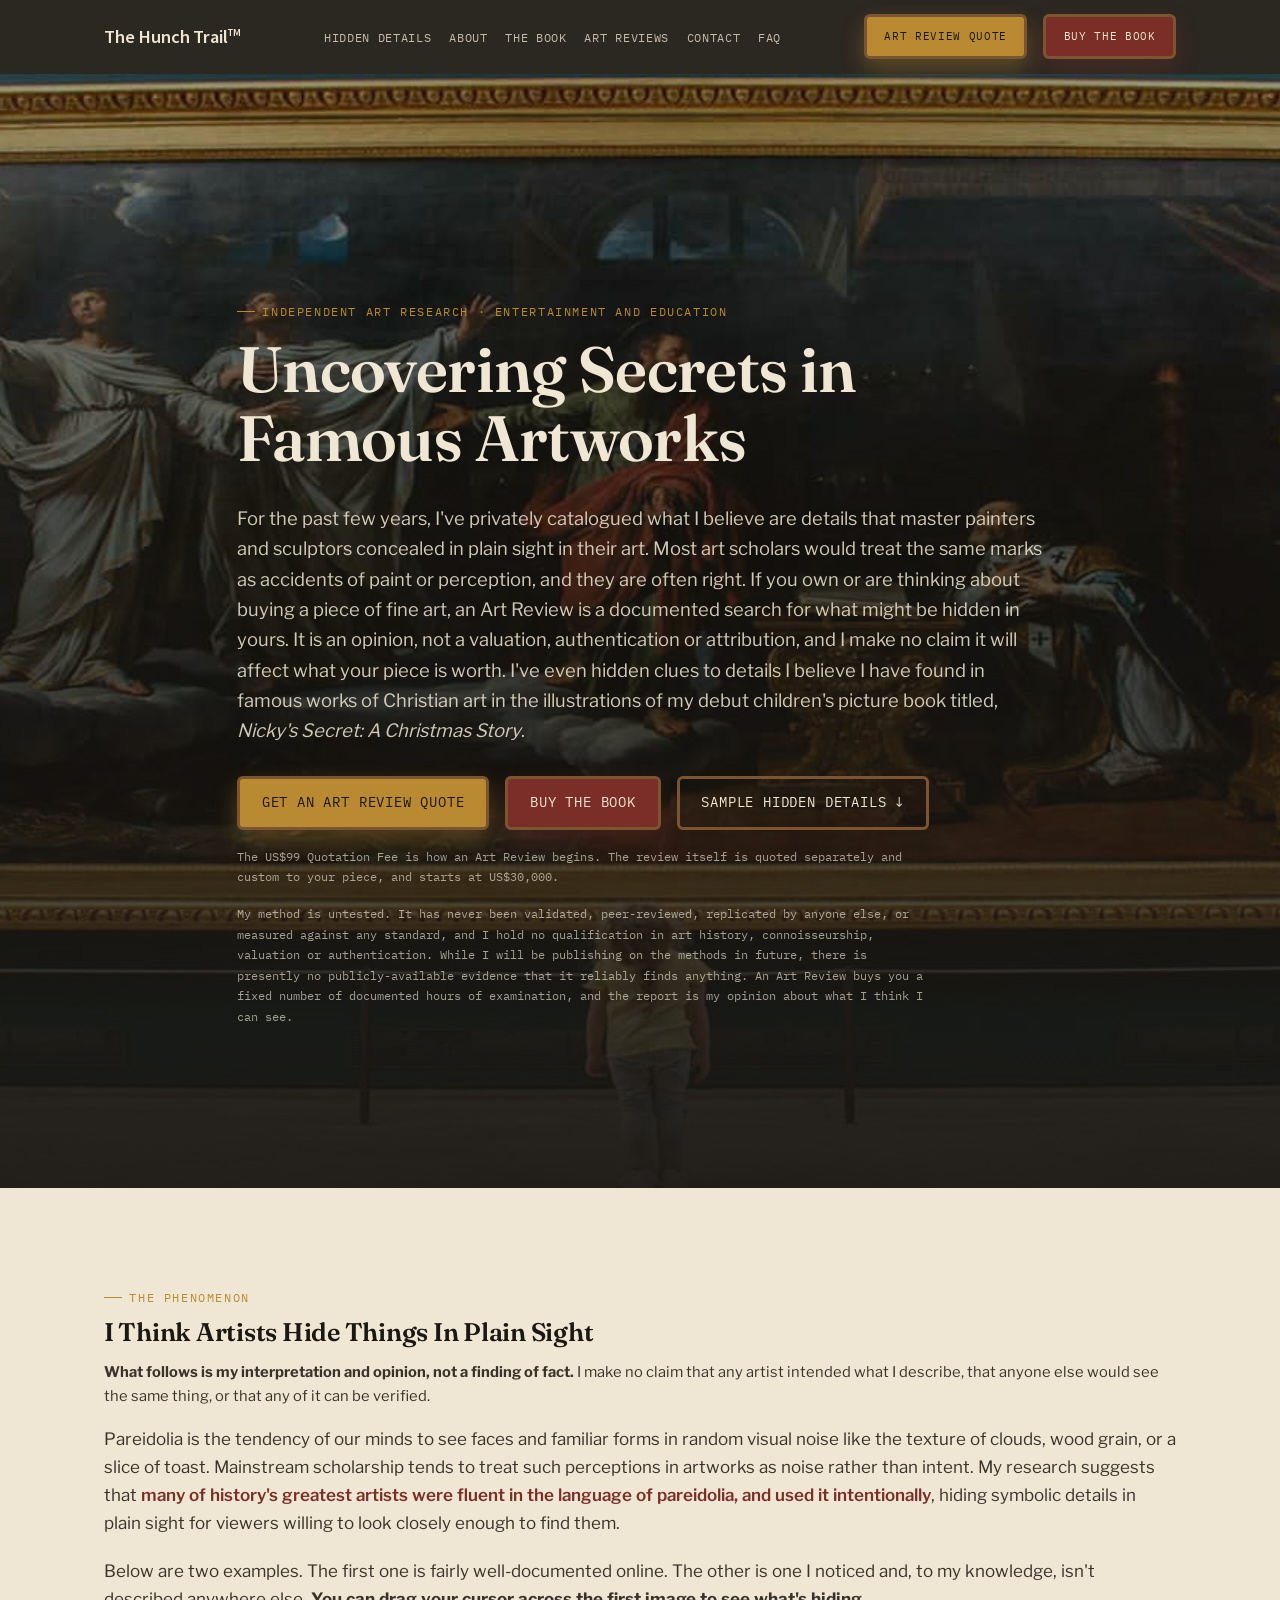
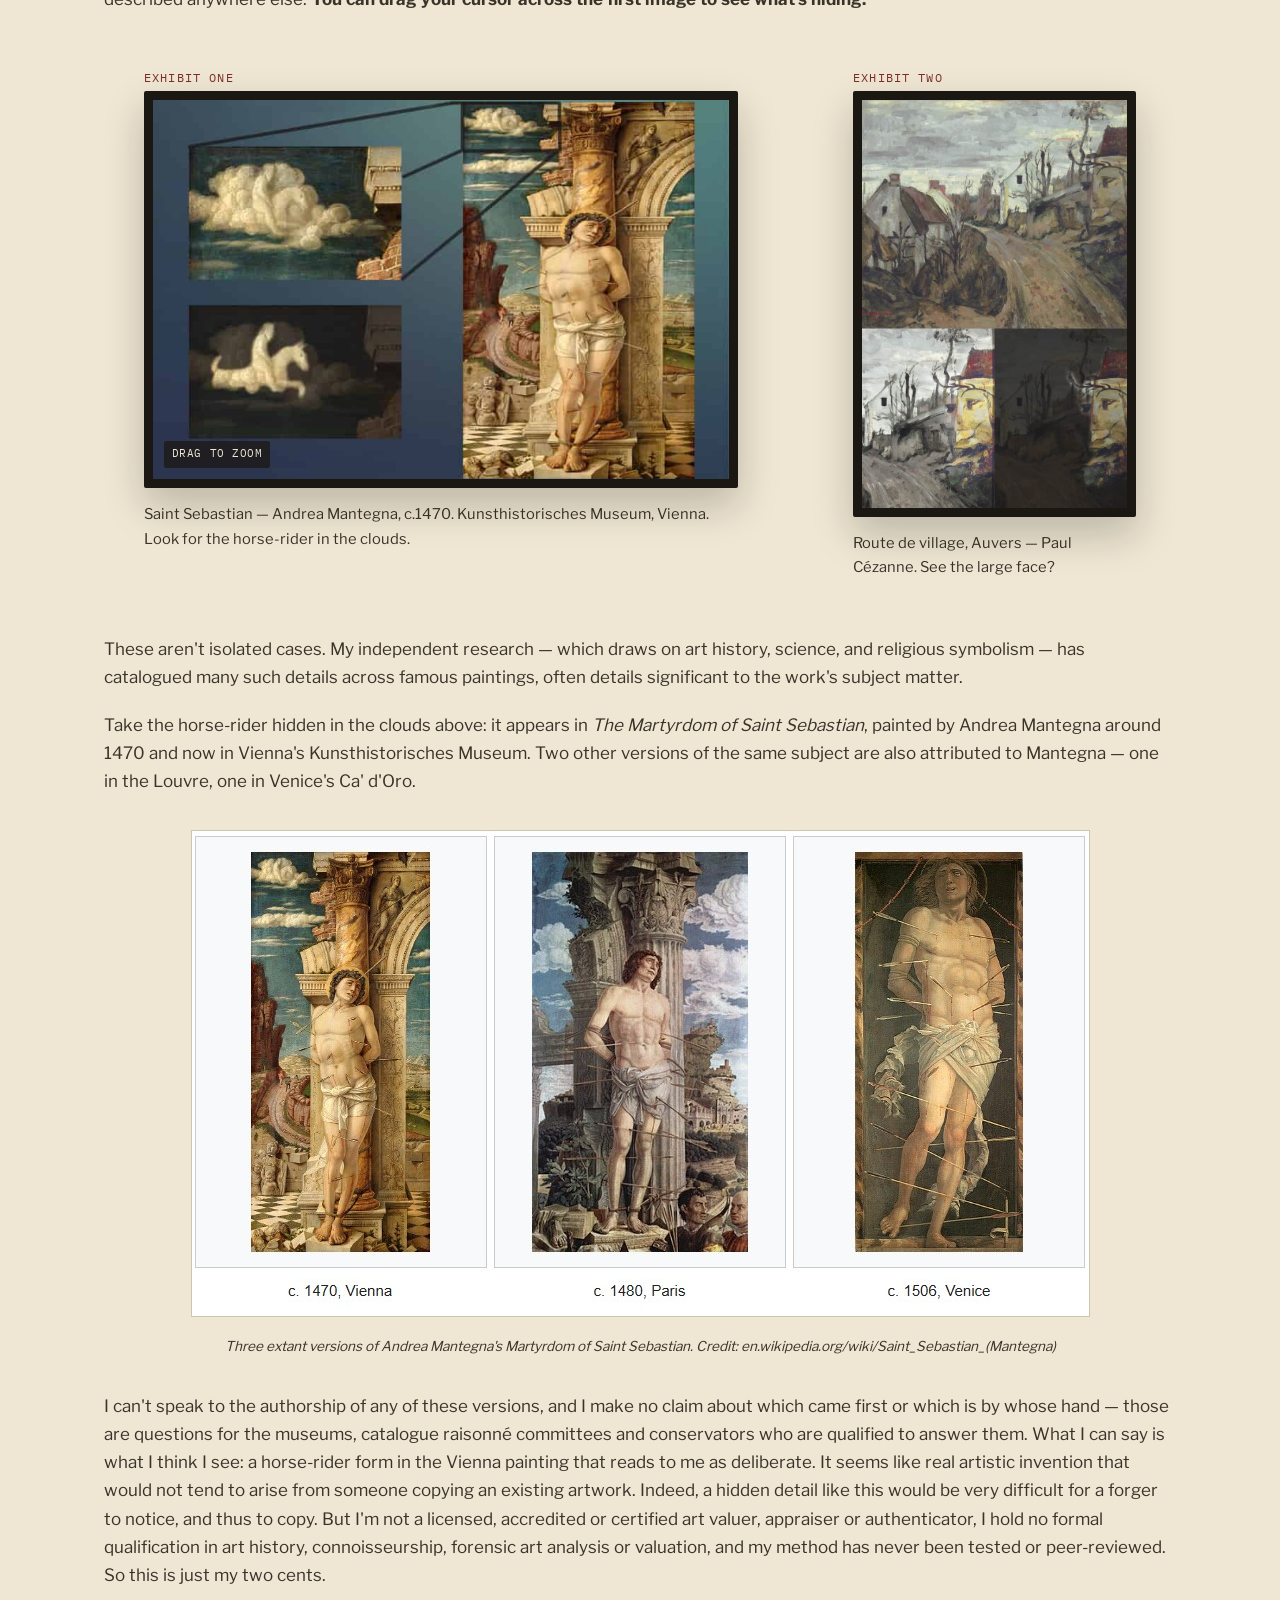
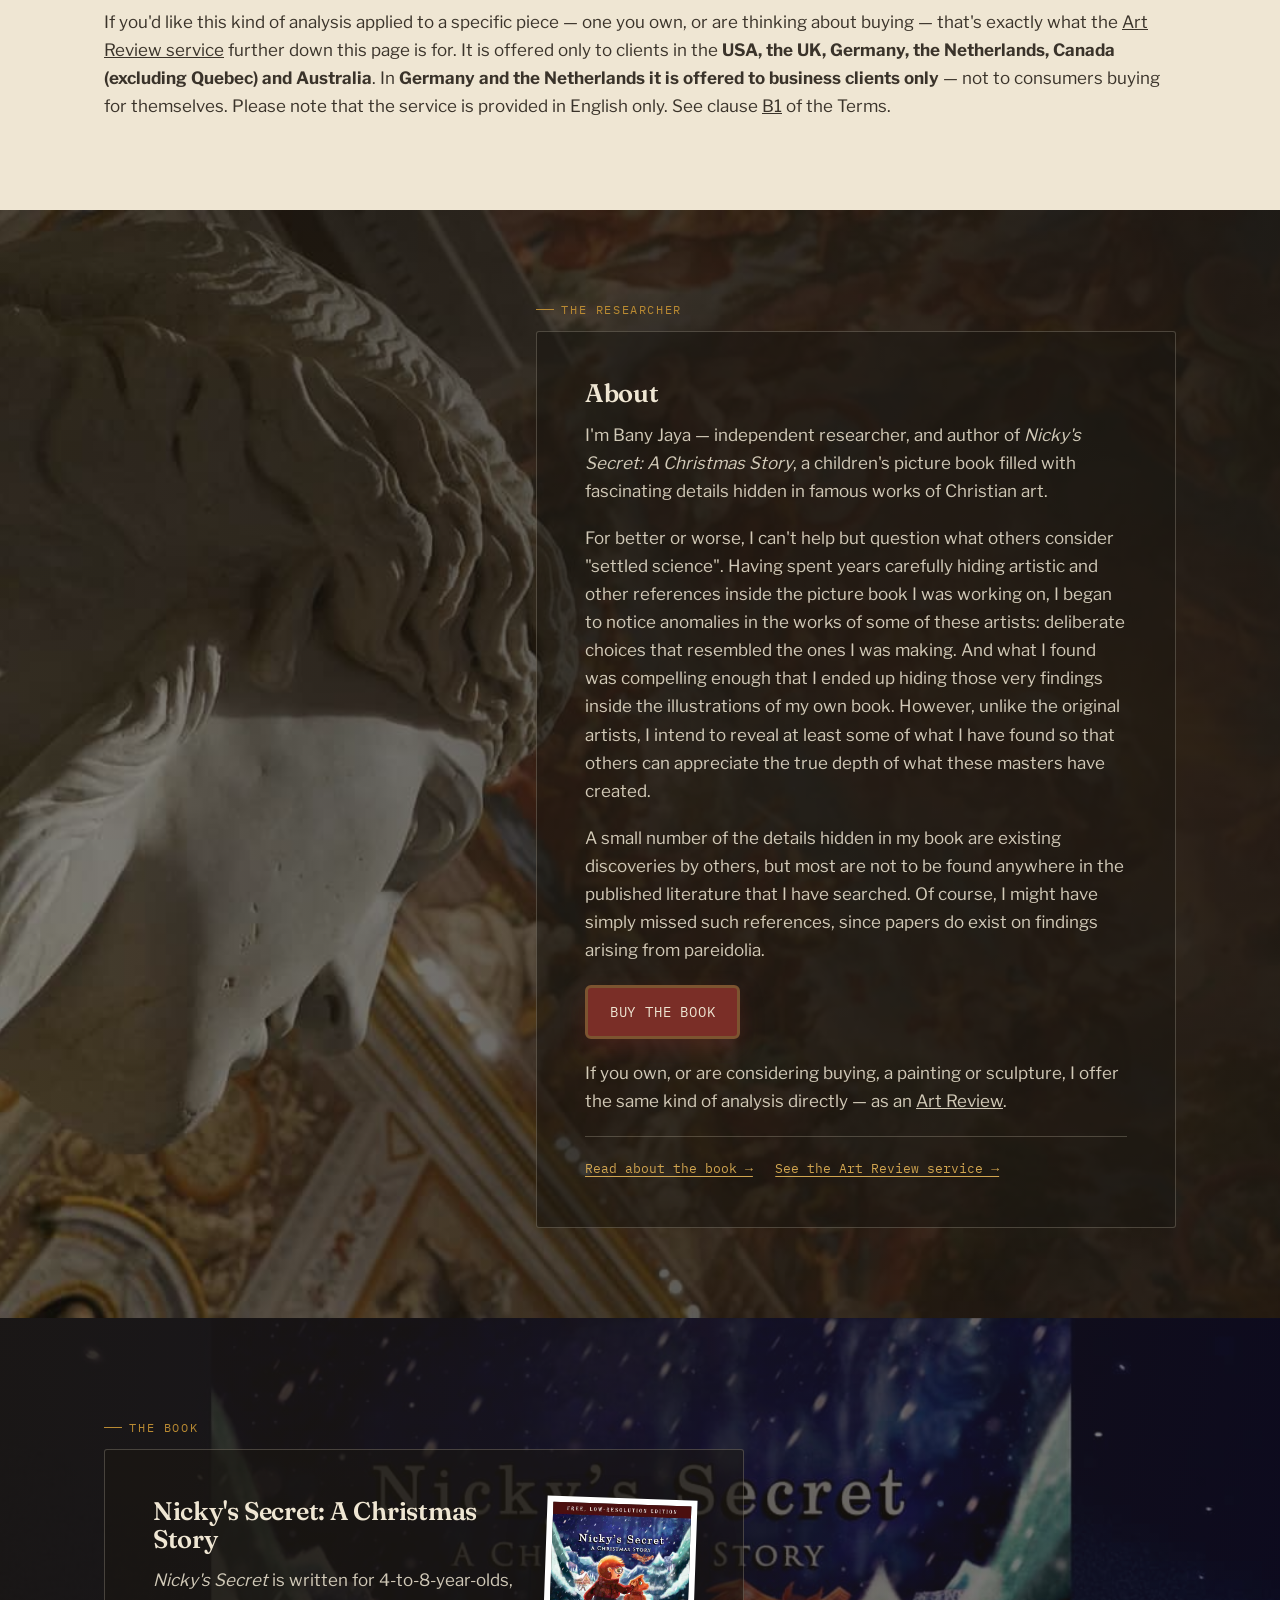
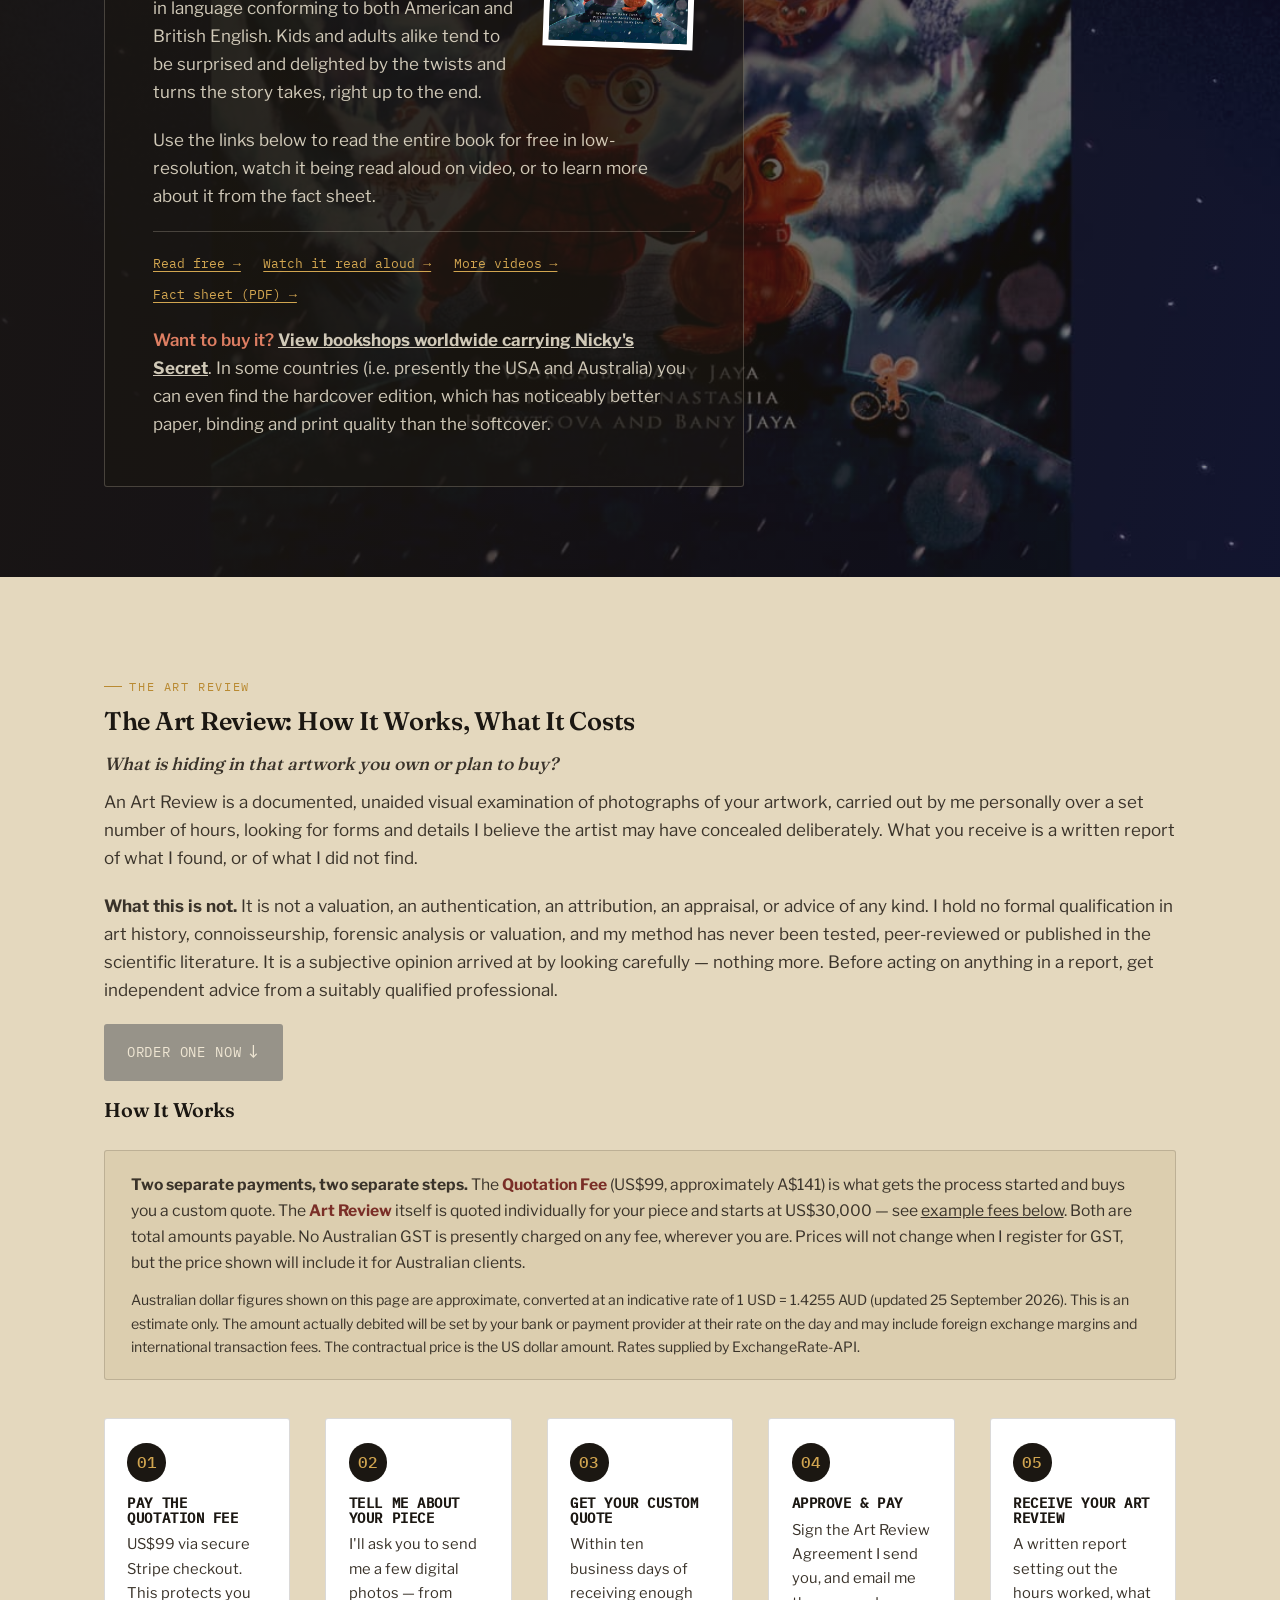
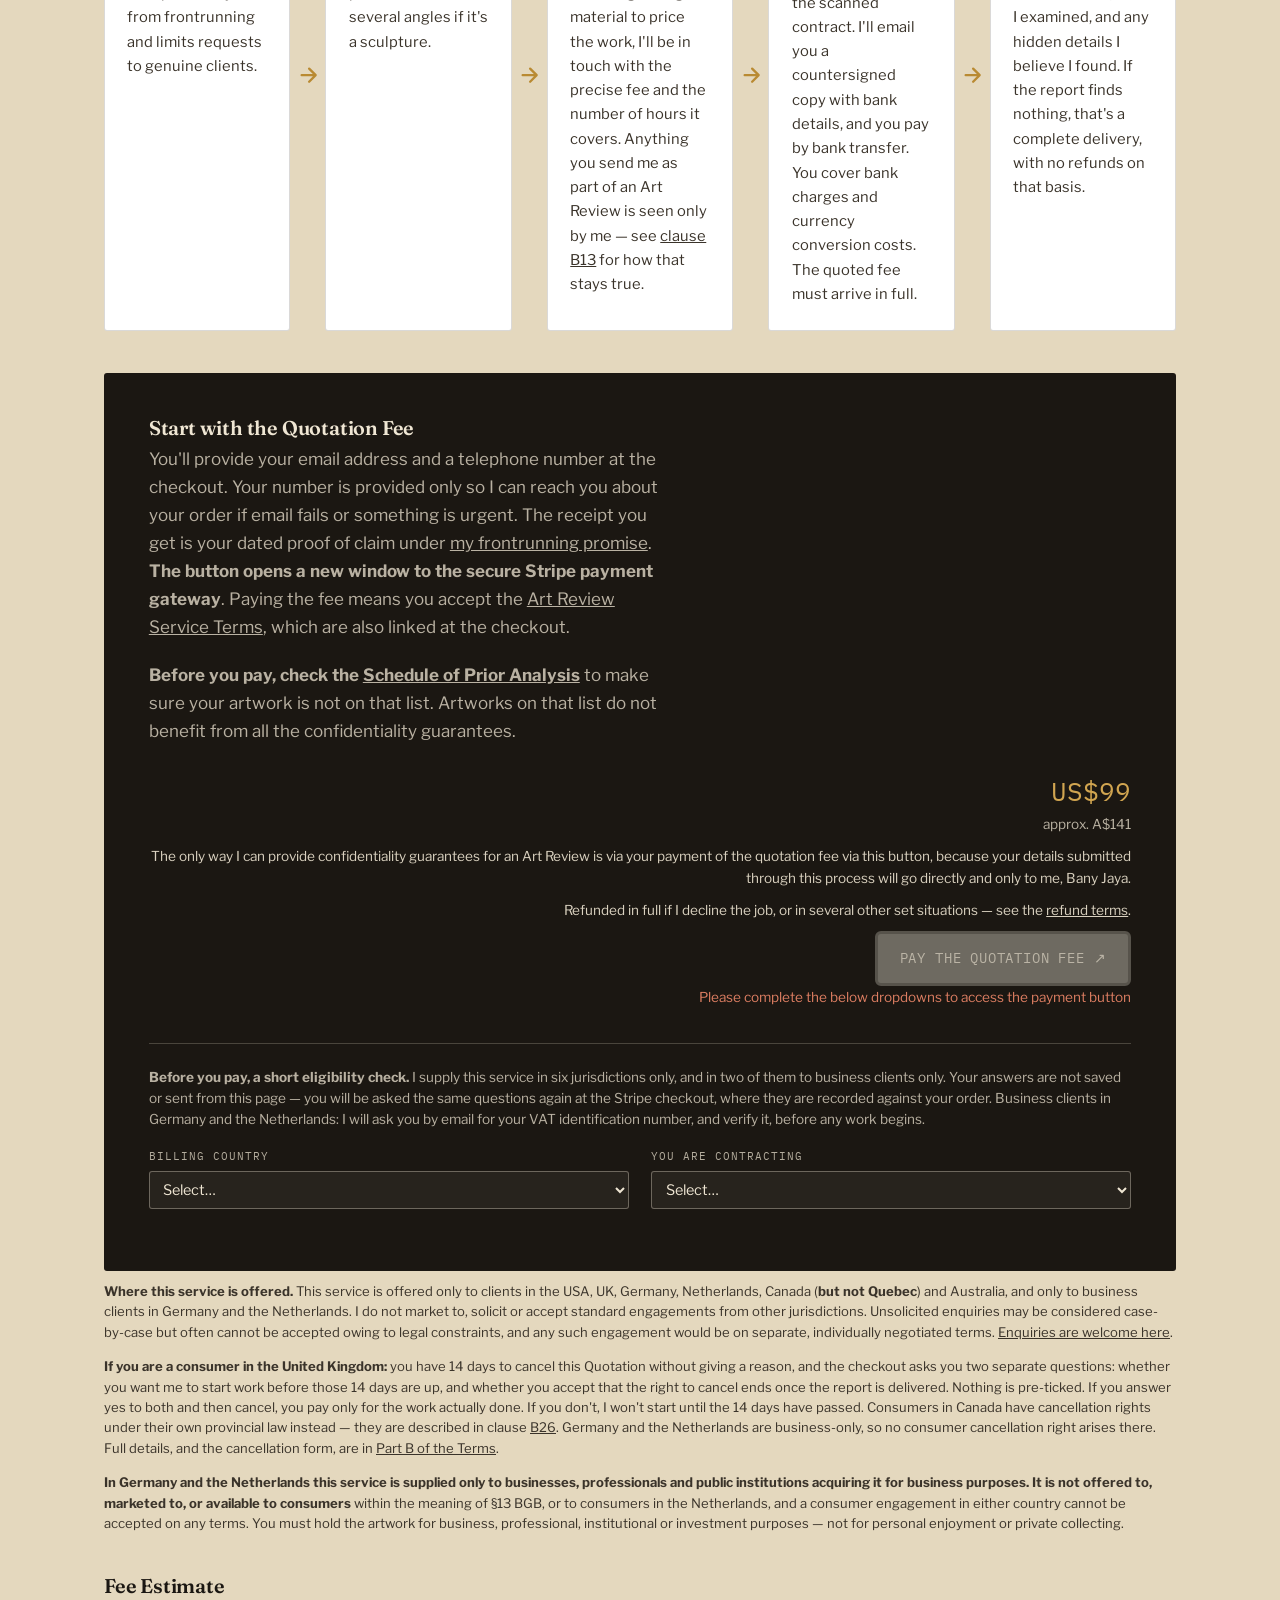
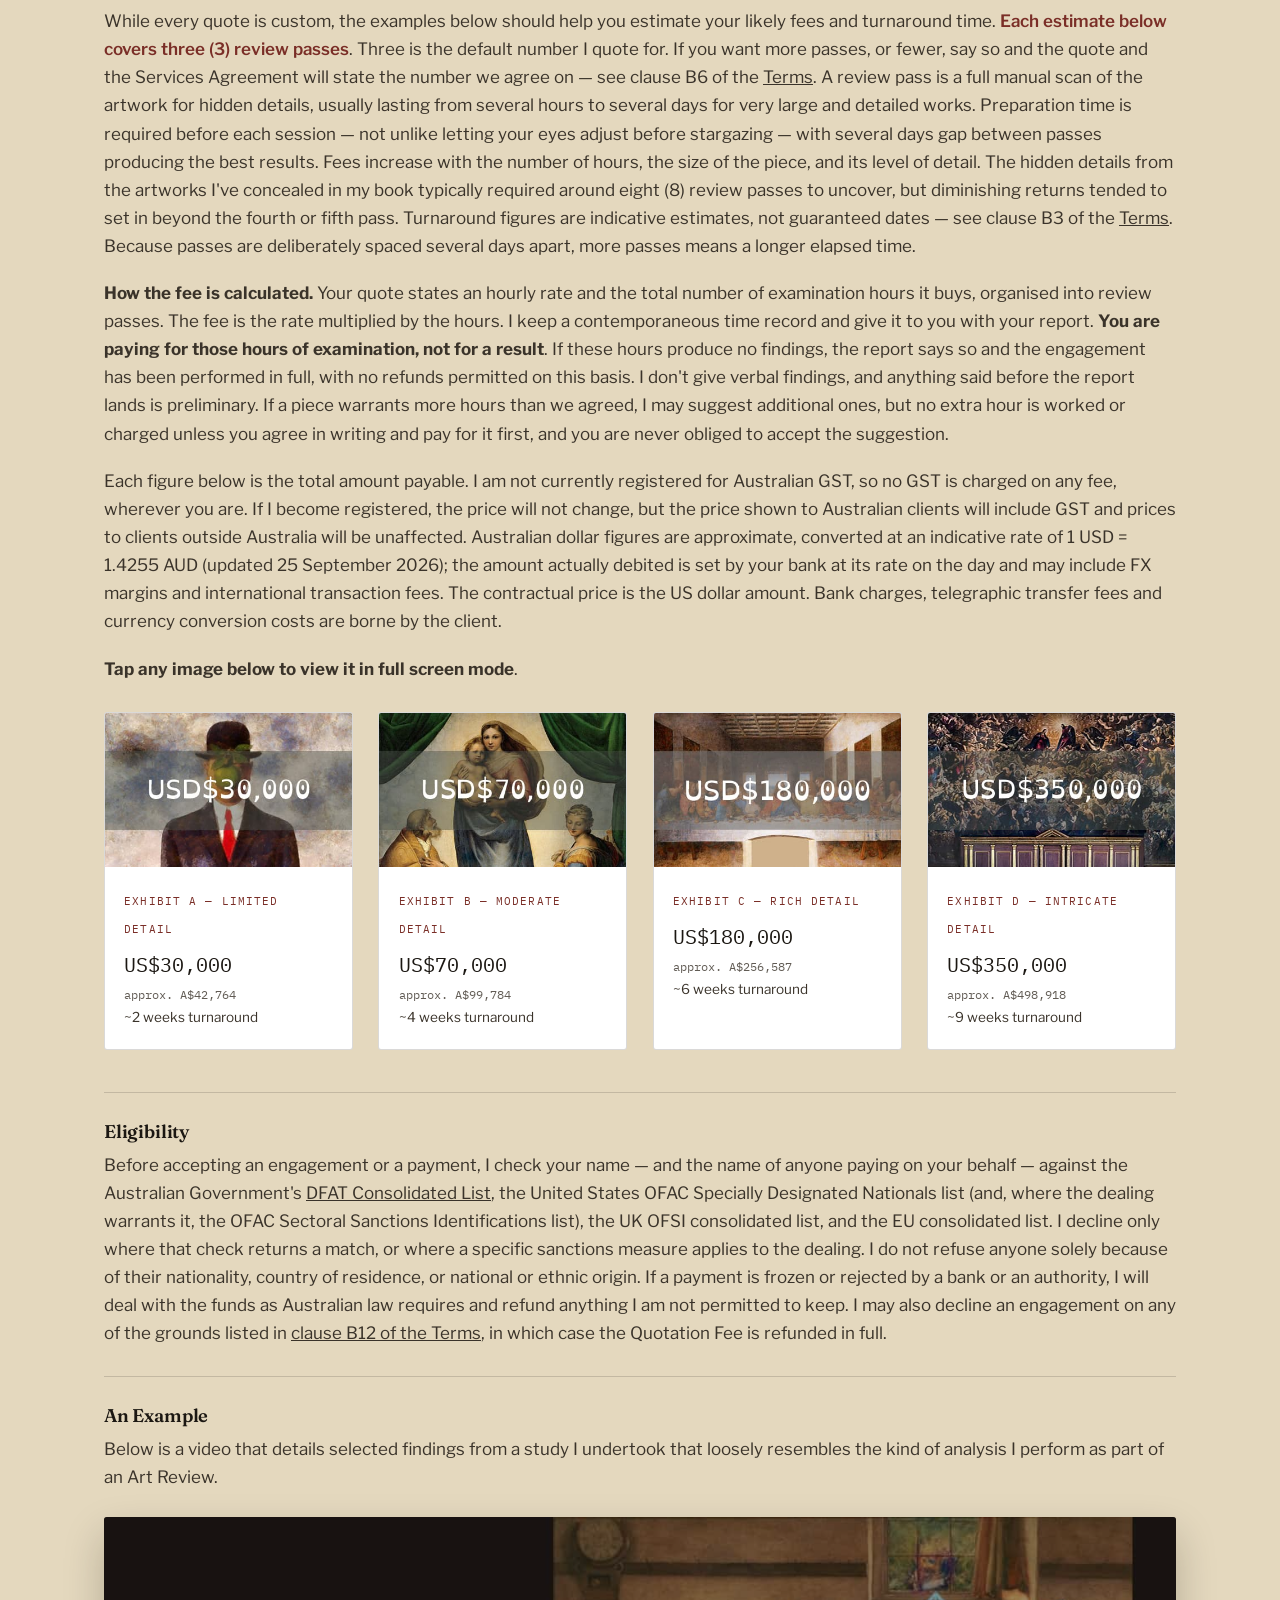
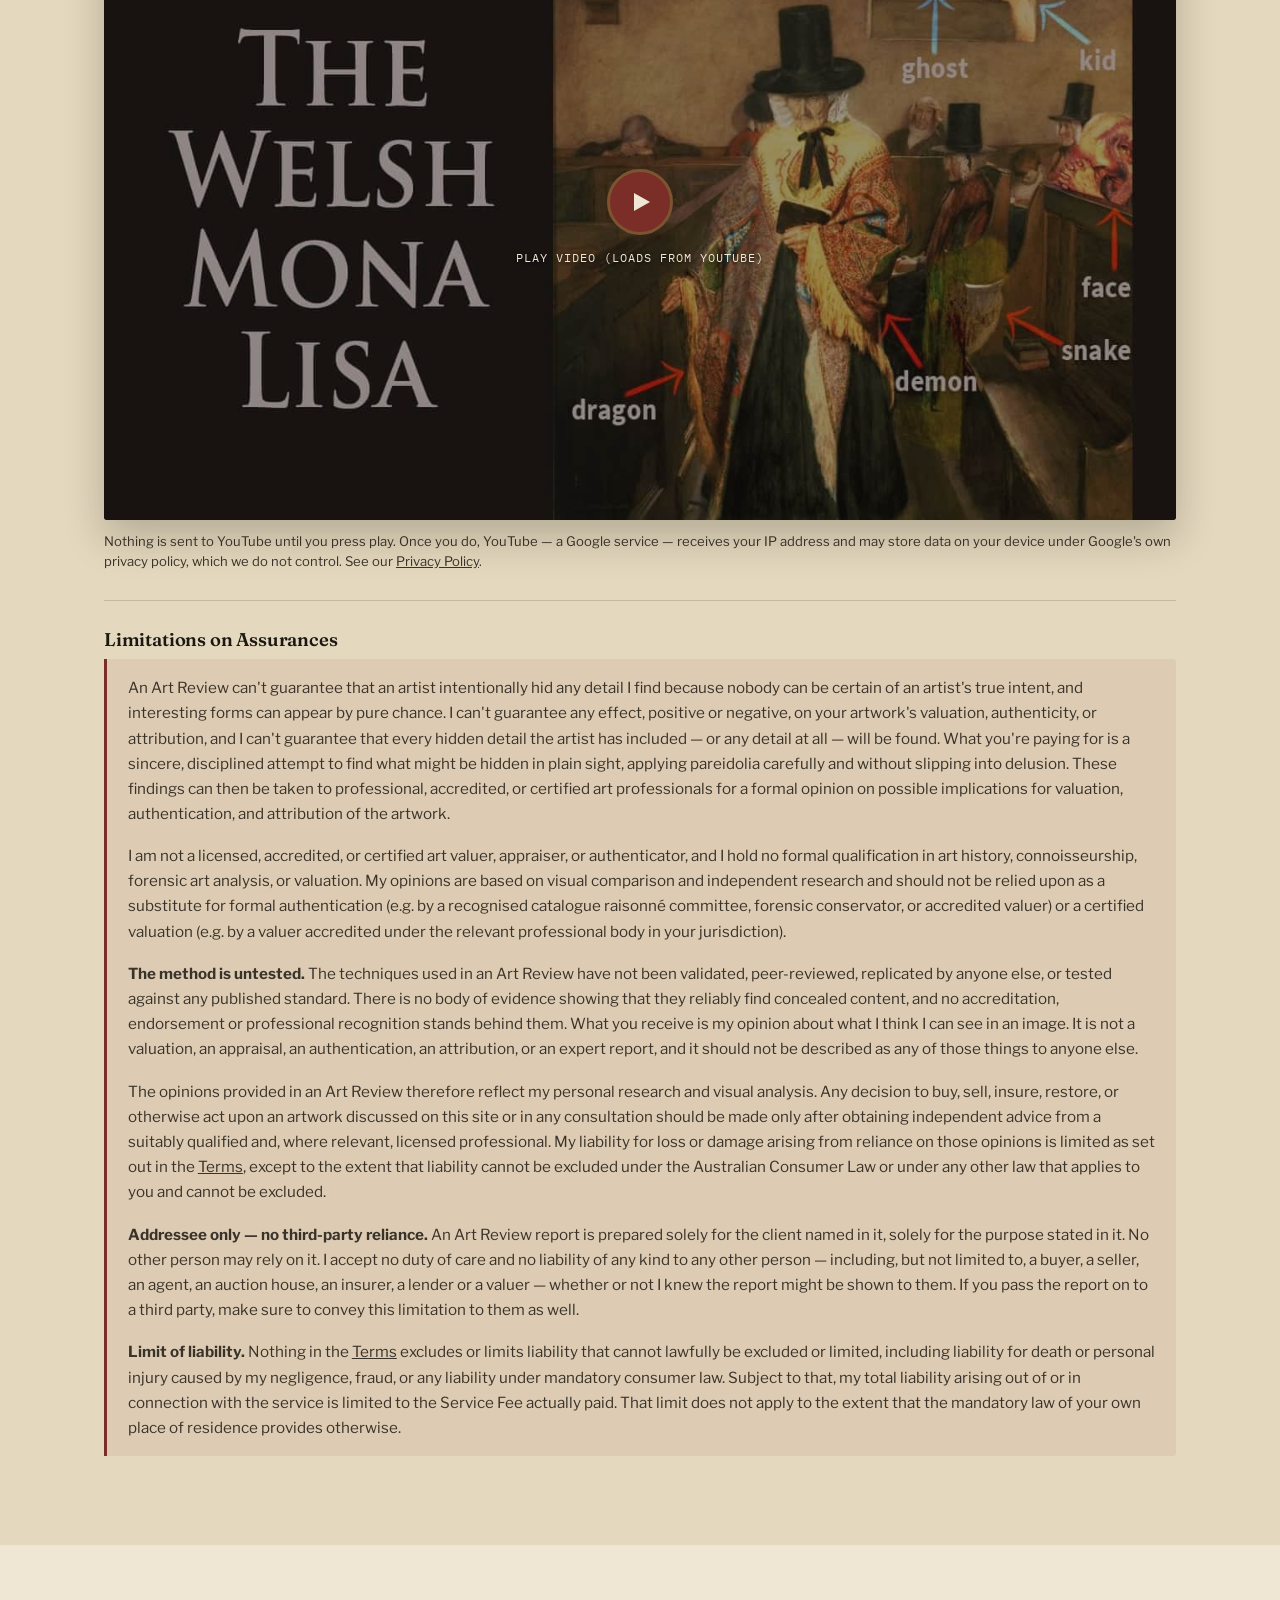
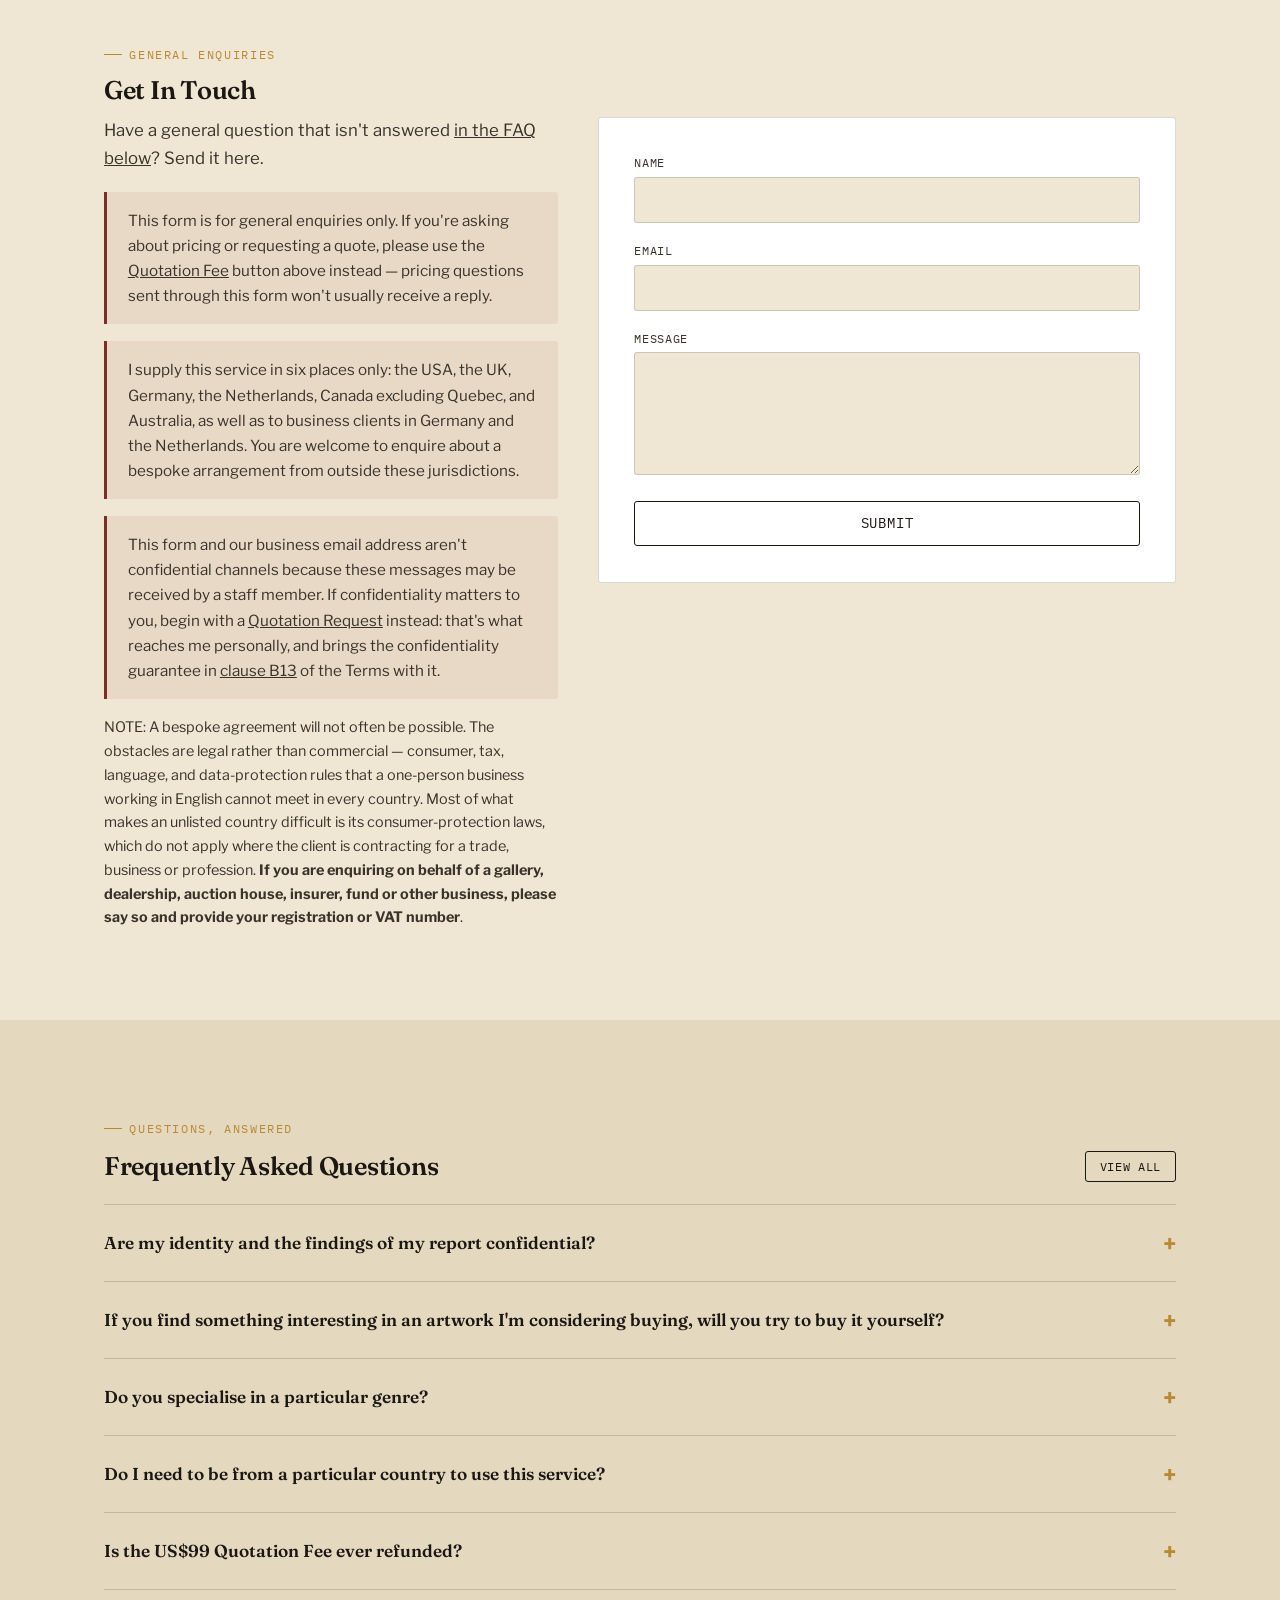
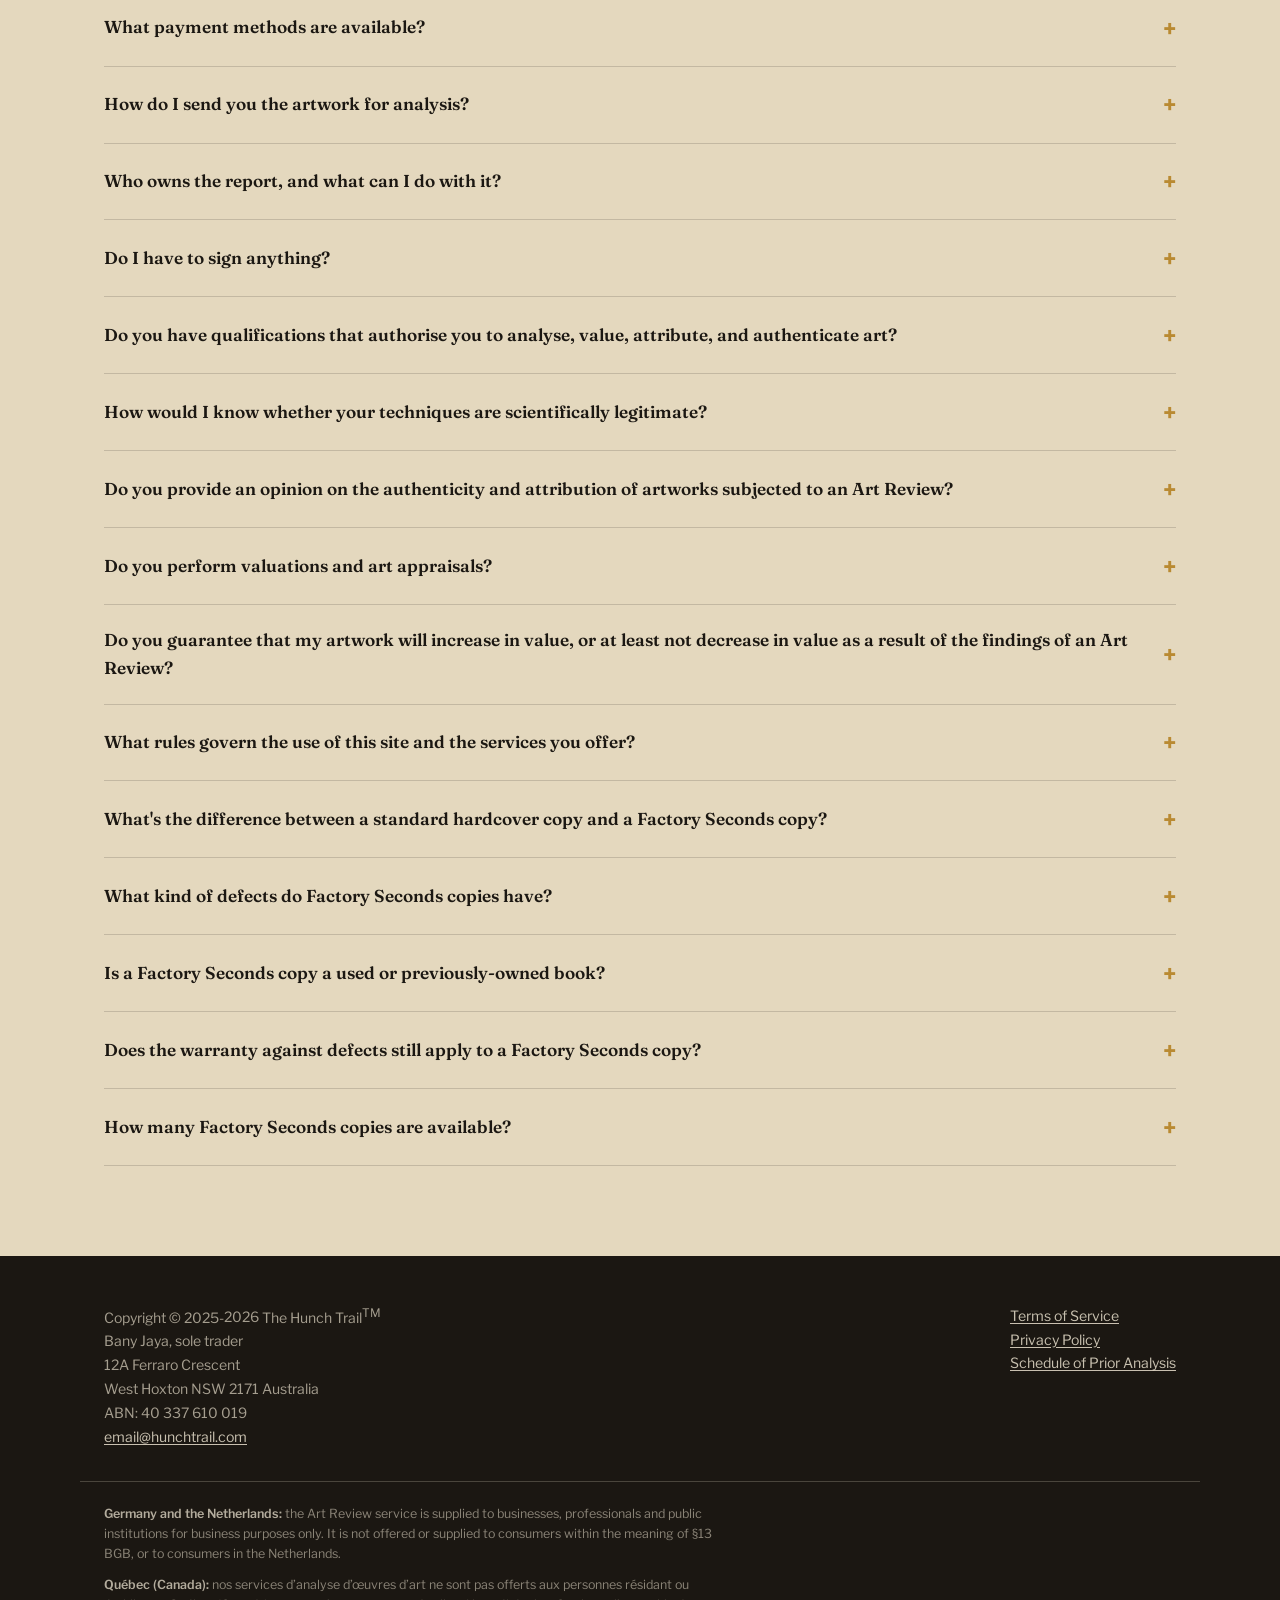
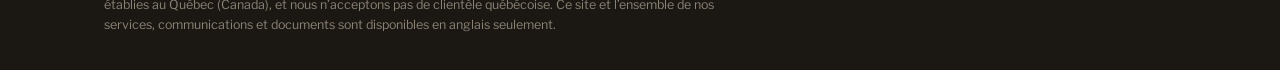
==== index.html @ c5d76ee2 "Update index.html" ====
<!DOCTYPE html>
<!-- ============================================================
     AUTO-GENERATED FILE — DO NOT EDIT DIRECTLY.
     This file is built by build.py from the templates in
     src/ and partials/. Any changes made here will be lost
     the next time build.py runs. To make a change:
       - header/nav for the whole site  -> partials/header.html
       - footer for the whole site       -> partials/footer.html
       - this page's own content         -> src/index.html
     Then re-run:  python build.py
============================================================ -->
<html lang="en">
<head>
<meta charset="utf-8" />
<title>The Hunch Trail™ — Fine Art Analysis &amp; Hidden Details</title>
<meta name="viewport" content="width=device-width, initial-scale=1" />
<meta name="description" content="I look for symbolic details I believe are concealed in famous paintings and sculpture, and I write up what I think I can see. My method is untested and my reports are opinion only — not a valuation, authentication or appraisal." />
<link rel="canonical" href="https://hunchtrail.com/" />

<!-- Open Graph -->
<meta property="og:type" content="website" />
<meta property="og:title" content="The Hunch Trail™ — Hidden Details in Fine Art" />
<meta property="og:description" content="I look for symbolic details I believe are concealed in famous paintings and sculpture. An Art Review is a documented search, not a discovery service. Opinion only." />
<meta property="og:url" content="https://hunchtrail.com/" />
<meta property="og:image" content="https://hunchtrail.com/images/intro.jpg" />

<link rel="stylesheet" href="assets/css/fonts.css">

<link rel="stylesheet" href="assets/css/hunch-theme.css">
<style>
/* Page-specific styles for the homepage only.
   Shared tokens, reset, header, footer, buttons and utility
   classes live in assets/css/hunch-theme.css. */
/* ============================================================
   HERO
============================================================ */
#hero{position:relative;min-height:92vh;display:flex;align-items:flex-end;color:var(--parchment);background:linear-gradient(180deg,rgba(27,23,18,.42) 0%,rgba(27,23,18,.72) 62%,rgba(27,23,18,.94) 100%),url("images/intro.jpg") center 22%/cover no-repeat;}
#hero .wrap{padding-bottom:clamp(2.5rem,6vw,4.5rem);padding-top:8rem;}
#hero h1{font-size:clamp(2rem,5vw,4.2rem);max-width:16ch;color:var(--parchment);}
#hero .lede{color:rgba(239,230,211,0.86);font-size:1.15rem;}
.hero-ctas{display:flex;flex-wrap:wrap;gap:1rem;margin-top:1.8rem;align-items:center;}
/* max-width here is only the no-JavaScript fallback. Normally the
   script at the foot of this page overrides both the left margin and
   the width so this paragraph sits directly beneath the CTA buttons,
   sharing their left and right edges — see "Items 2 and 3" there. */
.hero-note{font-family:var(--font-mono);font-size:.78rem;color:rgba(239,230,211,0.66);margin-top:1rem;max-width:46ch;}
/* Item 2: once the three CTAs no longer fit on one row, the block of
   buttons is centred instead of hugging the left edge. Whether they
   have wrapped is decided in JavaScript rather than at a guessed pixel
   width, because the wrap point depends on the button copy and on
   whether the web font has finished loading. Centring cannot change how
   many buttons fit per row, so this can't feed back into that test. */
.hero-ctas.is-wrapped{justify-content:center;}
/* Item: below ~417px, the primary CTA's label ("Start with the Quotation
   Fee — US$99") is wider than the screen, and .btn's site-wide
   white-space:nowrap stops it shrinking — the whole hero was overflowing
   horizontally as a result. Letting hero buttons wrap their own text (with a
   tighter line-height, since body's 1.65 would look too loose across two
   lines) keeps every button on-screen at any width without touching the
   nowrap behaviour .btn relies on everywhere else on the site. */
@media (max-width:420px){
	.hero-ctas .btn{white-space:normal;text-align:center;line-height:1.3;}
}

/* ============================================================
   CASE FILE CARD (About / Book sections over photo bg)
============================================================ */
.photo-section{position:relative;color:var(--parchment);background-size:cover;background-position:center;}
.photo-section::before{content:"";position:absolute;inset:0;background:linear-gradient(100deg,rgba(27,23,18,.92) 0%,rgba(27,23,18,.78) 40%,rgba(27,23,18,.42) 100%);}
.photo-section .wrap{position:relative;}
.case-card{max-width:640px;background:rgba(27,23,18,0.55);border:1px solid var(--line-dark);border-radius:var(--radius);padding:clamp(1.8rem,4vw,3rem);position:relative;}
.case-card p{color:rgba(239,230,211,0.86);}
.case-card h2{color:var(--parchment);}
/* The About section's card sits on the right at desktop widths, for
   variation against the Book section's card right below it (which
   stays left) -- and the background gradient is mirrored to match,
   so the card's text still sits over the darkened side of the photo
   rather than the lighter, more-transparent side. Left alone below
   761px (this site's existing mobile/desktop threshold, matched here
   rather than inventing a new one): both case-cards are effectively
   full-width and stacked regardless, so left/right has nothing to vary. */
@media (min-width:761px){
	#one .case-card{margin-left:auto;}
	#one.photo-section::before{background:linear-gradient(260deg,rgba(27,23,18,.92) 0%,rgba(27,23,18,.78) 40%,rgba(27,23,18,.42) 100%);}
	/* .eyebrow is display:inline-flex (see hunch-theme.css), so it's an
	   inline-level box that sits at the start of the block flow by
	   default -- margin-left:auto does nothing useful on an inline box.
	   Switching it to a block-level flex container here lets the same
	   max-width + margin-left:auto trick used on the card above apply
	   to it too, so its content (still left-aligned within itself, via
	   the same align-items:center it already had) starts exactly where
	   the card's left edge now is, instead of staying at the wrap's
	   left edge where the card no longer is. */
	#one .eyebrow{display:flex;max-width:640px;margin-left:auto;}
}
.case-links{display:flex;flex-wrap:wrap;gap:.6rem 1.4rem;margin-top:1.3rem;padding-top:1.3rem;border-top:1px solid var(--line-dark);}
.case-links a{font-family:var(--font-mono);font-size:.82rem;text-decoration:underline;text-underline-offset:3px;color:var(--gold-light);}
.book-cover{width:150px;box-shadow:var(--shadow);border:6px solid var(--white);float:right;margin:0 0 1.2rem 1.4rem;transform:rotate(2deg);}
@media (max-width:640px){ .book-cover{width:110px;margin:0 0 1rem 1rem;} }

/* ============================================================
   PROOF / LOUPE GALLERY
============================================================ */
.proof-grid{display:grid;grid-template-columns:repeat(auto-fit,minmax(min(280px,100%),1fr));gap:2.2rem;margin:2.4rem 0;}
/* Item: Exhibit Two's image is portrait (685:1030) where Exhibit One's is
   landscape (800:534). At equal grid-column widths that makes Exhibit Two
   roughly twice as tall, leaving a large blank gap below Exhibit One's
   shorter card. 644px matches the exact width where
   repeat(auto-fit, minmax(280px,1fr)) above switches the grid from one
   stacked column to two side-by-side columns — below it, both exhibits
   are full-width and this override should not apply. */
@media (min-width:644px){
	/* Item 5 (round 4): previously both grid columns were equal (1fr 1fr,
	   from auto-fit above), with Exhibit Two's image separately capped to
	   70% of its column and centred — leaving Exhibit One's column mostly
	   empty below its shorter landscape image. Instead of shrinking
	   Exhibit Two's image further, this gives Exhibit One's column a
	   bigger share of the row (13fr vs 7fr) and shrinks Exhibit Two's
	   COLUMN to exactly the width its image already rendered at
	   (70% of the old equal column = 7/10 of a 1fr share = a 7fr column
	   once Exhibit One's column grows to 13fr, since 13+7=20=2×10).
	   Net effect: Exhibit One's image gets noticeably larger, Exhibit
	   Two's image stays the exact same rendered size it was before (just
	   with no leftover side-margin, since its column now fits it exactly)
	   — so Exhibit Two is never made smaller, only Exhibit One grows.
	   Some blank space below Exhibit One remains by design: closing it
	   completely would require shrinking Exhibit Two, which this
	   deliberately avoids. */
	.proof-grid{grid-template-columns:13fr 7fr;}
	/* Item 5 (round 4): Exhibit Two's image/caption/tag now fill their
	   column at 100% width (the column itself is already sized to match
	   the image), so the old 70%-and-centre overrides are removed —
	   they'd otherwise shrink the image a second time, inside its
	   already-correctly-sized column. */
}
.proof-item figcaption{margin-top:.9rem;font-size:.92rem;color:var(--ink-soft);}
.proof-item .exhibit-tag{display:block;font-family:var(--font-mono);font-size:.72rem;letter-spacing:.1em;text-transform:uppercase;color:var(--oxblood);margin-bottom:.35em;}
.loupe-frame{position:relative;overflow:hidden;border:9px solid var(--ink);border-radius:2px;box-shadow:var(--shadow);background:#000;touch-action:none;}
.loupe-frame img{width:100%;height:100%;object-fit:cover;user-select:none;-webkit-user-drag:none;}
.loupe-active:hover{cursor:none;}
@media (hover:none){ .loupe-frame:hover{cursor:default;} }
.loupe-lens{position:absolute;display:none;width:170px;height:170px;border-radius:50%;border:3px solid var(--gold);box-shadow:0 10px 30px rgba(0,0,0,.45),inset 0 0 0 2px rgba(255,255,255,.5);pointer-events:none;background-repeat:no-repeat;z-index:2;}
@media (max-width:600px){ .loupe-lens{width:130px;height:130px;} }
.loupe-hint{position:absolute;bottom:.7rem;left:.7rem;background:rgba(27,23,18,.72);color:var(--parchment);font-family:var(--font-mono);font-size:.68rem;letter-spacing:.05em;text-transform:uppercase;padding:.4em .7em;border-radius:2px;pointer-events:none;transition:opacity .3s;}
.loupe-frame.is-active .loupe-hint{opacity:0;}
/* Item 4 (round 3): the .expand-btn fullscreen-icon button (formerly
   present on both Exhibit One and Exhibit Two) has been removed from
   the markup below at the user's request, so its CSS is removed here
   too rather than left as dead weight nothing on the page uses. */

/* Item 4: two copies of each instruction are in the markup — one written
   for a mouse ("cursor" / "drag to zoom"), one for touch ("finger" /
   "touch to zoom") — and CSS shows only the one that matches the device,
   using the same hover/pointer test the magnifier script itself uses.
   This is done in CSS (not JS) so the correct wording is present from
   first paint, with no flash of the wrong text. */
@media (hover:hover) and (pointer:fine){
	.hint-touch, .instruction-touch{ display:none; }
}
@media not all and (hover:hover) and (pointer:fine){
	.hint-mouse, .instruction-mouse{ display:none; }
}

/* Item 1: now that the surrounding paragraphs extend full-width, this
   fixed-size (897px) image looked left-stranded with empty space only
   on its right. text-align:center centers the image (the button
   wrapping it becomes an inline element via all:unset) and also
   centers the caption text beneath it. */
figure.mantegna-fig{margin:2.2rem 0;text-align:center;}
figure.mantegna-fig img{border:1px solid var(--line);cursor:zoom-in;}
/* overflow-wrap: the caption ends in a bare wikipedia.org URL, which the
   browser treats as one unbreakable 315px word. On a 320px screen that
   alone pushed the whole page sideways. break-word lets it split only
   when it would otherwise overflow, so wider screens are unaffected. */
figure.mantegna-fig figcaption{font-size:.85rem;color:var(--ink-soft);margin-top:.6rem;font-style:italic;overflow-wrap:break-word;}

/* ============================================================
   FILE 04 — WORK / PRICING
============================================================ */
.price-note{background:var(--parchment-deep);border:1px solid var(--line);border-radius:var(--radius);padding:1.3rem 1.6rem;font-size:.98rem;margin:1.8rem 0 2.4rem;}
.price-note strong{color:var(--oxblood);}

.question-line{font-family:var(--font-display);font-style:italic;font-weight:500;font-size:clamp(1rem,2.2vw,1.1rem);max-width:40ch;margin-bottom:.6em;}

.steps{display:flex;flex-wrap:wrap;align-items:stretch;margin:2rem 0 2.6rem;counter-reset:step;}
.step{background:var(--white);border:1px solid var(--line);border-radius:var(--radius);padding:1.5rem 1.4rem;position:relative;flex:1 1 170px;}
.step-arrow{flex:0 0 auto;display:flex;align-items:center;justify-content:center;width:2.2rem;color:var(--gold);font-size:1.5rem;line-height:1;}
.step-arrow svg{width:1.4rem;height:1.4rem;display:block;}
.step-num{font-family:var(--font-mono);font-weight:500;font-size:1rem;width:2.4rem;height:2.4rem;border-radius:50%;background:var(--ink);color:var(--gold-light);display:flex;align-items:center;justify-content:center;margin-bottom:.9rem;}
.step h4{font-family:var(--font-mono);text-transform:uppercase;font-size:.85rem;letter-spacing:.04em;color:var(--ink);margin-bottom:.5em;}
@media (max-width:760px){
	.steps{flex-direction:column;}
	.step{flex:1 1 auto;width:100%;}
	.step-arrow{width:100%;padding:.2rem 0;}
	.step-arrow svg{transform:rotate(90deg);}
}
.step p{font-size:.92rem;color:var(--ink-soft);}

/* Item 6: between roughly 760px and 1060px, the 5 steps + 4 arrows no
   longer fit on one line and wrap onto two rows. There's no gap
   property on .steps, so the only "gap" that exists is the horizontal
   one created by each .step-arrow's own width (2.2rem) sitting between
   step boxes — the second row had nothing playing that role vertically
   and sat flush against the first. Giving every child a matching
   2.2rem top margin reproduces that same spacing between rows, and
   pulling the container itself up by the same amount cancels the
   unwanted extra margin this would otherwise add above the very first
   row. Deliberately done with margin rather than flexbox's `gap`
   property, which had inconsistent support on older Safari versions —
   margin works everywhere. Scoped narrowly so it doesn't touch the
   single-column phone layout below 760px (which already has its own
   spacing) or the single-row layout above 1060px (where it would be
   harmless but simply unused). */
@media (min-width:761px) and (max-width:1060px){
	.steps{margin-top:-0.2rem;}
	.steps > .step,
	.steps > .step-arrow{margin-top:2.2rem;}
}

/* Item 3: compact 3-step summary of the $99 -> quote -> approve
   funnel, placed right where the price is introduced. Deliberately
   smaller and plainer than the 5-step "How It Works" walkthrough below
   it — this is a quick at-a-glance reassurance about total commitment,
   not the operating instructions, so it borrows the same numbered-
   circle language as .step-num without duplicating that component's
   larger card/paragraph layout wholesale. */
.funnel{display:flex;flex-wrap:wrap;align-items:center;justify-content:center;gap:.6rem 1rem;margin:0 0 2.2rem;padding:1.2rem 1rem;background:var(--white);border:1px solid var(--line);border-radius:var(--radius);}
.funnel-step{display:flex;align-items:center;gap:.6rem;}
.funnel-step-num{font-family:var(--font-mono);font-weight:500;font-size:.85rem;width:1.9rem;height:1.9rem;flex:0 0 auto;border-radius:50%;background:var(--ink);color:var(--gold-light);display:flex;align-items:center;justify-content:center;line-height:1;}
.funnel-step-label{font-family:var(--font-mono);font-size:.82rem;text-transform:uppercase;letter-spacing:.03em;color:var(--ink);}
.funnel-arrow{flex:0 0 auto;width:1.1rem;height:1.1rem;color:var(--gold);}
.funnel-arrow svg{width:100%;height:100%;display:block;}
/* Below ~500px the three steps and their arrows no longer fit on one
   line — stack them instead of shrinking already-small text further. */
@media (max-width:500px){
	.funnel{flex-direction:column;}
	.funnel-arrow{transform:rotate(90deg);}
}

.cta-panel{background:var(--ink);color:var(--parchment);border-radius:var(--radius);padding:clamp(1.8rem,4vw,2.8rem);display:flex;flex-wrap:wrap;gap:1.6rem 2.4rem;align-items:center;justify-content:space-between;margin:2.4rem 0;}
.cta-panel h3{color:var(--parchment);margin-bottom:.3em;}
.cta-panel .price{font-family:var(--font-mono);color:var(--gold-light);font-size:1.6rem;}
.cta-panel p{color:rgba(239,230,211,0.75);max-width:44ch;}
/* Item 6: the text column's natural content width (mainly the h3) and the
   price/button column's natural width were, between them, a few pixels
   wider than the panel's content box at ordinary desktop widths. Since
   the panel is a wrapping flex row, that tiny overflow was enough to
   drop the price/button column onto its own line under the text, every
   time, on every desktop size, not just narrow ones — flex-wrap does not
   care how small the overflow is. cta-copy is allowed to shrink (down to
   320px) so it always yields the room cta-buy needs; cta-buy keeps its
   natural size and stays put on the right. Below 640px the panel already
   stacks the two columns deliberately (see the media query lower down),
   so this only governs the desktop case. */
.cta-copy{flex:1 1 320px;min-width:0;}
/* flex-shrink stays on (unlike a flat 0 0 auto) and min-width:0 lets the
   box itself shrink below its natural ~436px on narrow viewports — the
   button's own white-space:nowrap stops its text from wrapping, so the
   floor is the button's width, not the column's. Without this, cta-buy
   held its full desktop width below 640px and ran off the right edge of
   the screen on a phone. */
.cta-buy{flex:0 1 auto;min-width:0;text-align:right;}
/* Item 5: on the smallest phone screens there isn't quite enough room for
   the button's full label plus arrow glyph on one line at full size, which
   otherwise wraps the arrow onto its own line and inflates the box height.
   Shrinking the button (font, padding, letter-spacing) here — combined
   with white-space:nowrap on .btn above — keeps it on a single line. */
@media (max-width:420px){
	.cta-panel .price{font-size:1.3rem;}
	.cta-panel .btn{font-size:.72rem;padding-left:1.2em;padding-right:1.2em;letter-spacing:.03em;}
}

/* ---------- Caption beneath the CTA panel ----------
   The EU/UK 14-day cancellation notice used to sit inside the dark
   panel, competing with the payment button. It now sits directly
   under the panel as a caption: smaller and quieter, but close
   enough to still read as part of the same block.

   The gap is closed by overriding the panel's own bottom margin
   (via .has-caption on the panel) and zeroing the caption's top
   margin, so the two never double up. The caption keeps the
   panel's full width, so its left and right edges line up with
   the panel above it.

   No colour is set here: the paragraph's text used to sit inside a
   review-highlighting wrapper span; that wrapper is gone now, so this
   rule just inherits the ordinary body colour directly. */
.cta-panel.has-caption{margin-bottom:.6rem;}
.cta-caption{font-size:.82rem;line-height:1.55;margin:0 0 .9rem;opacity:.85;}
/* There are two captions under the CTA panel now (the EU/UK cancellation
   note and the Quebec exclusion). They sit .9rem apart so they read as one
   block, and the last one carries the gap down to the next heading. An
   explicit class rather than :last-of-type, because other <p> elements are
   siblings further down the same container. */
.cta-caption-last{margin-bottom:2.4rem;}
/* On phones the caption is a long run of small text, so it gets a
   touch more leading and a slightly smaller size to stop it
   dominating the screen directly under the payment button. */
@media (max-width:640px){
	.cta-caption{font-size:.78rem;line-height:1.62;}
}

/* ---------- Quebec confirmation gate above the payment button ----------
   The Art Review is not supplied to anyone resident or established in
   Quebec (Terms B1; warranty B10(f)). This tick box turns that exclusion
   from a line of fine print into a specific confirmation given at the
   moment of payment.

   Layout: the right-hand half of .cta-panel is a narrow, right-aligned
   column sized to the button. A full sentence dropped into it would widen
   that column and squeeze the text block on the left, so the block is
   capped and its own text left-aligned inside the otherwise right-aligned
   column. margin-left:auto keeps the capped block flush with the button's
   right edge. Below 640px the panel has already reflowed and there is more
   horizontal room, so the cap is relaxed rather than removed — removing it
   would let the sentence set the width of the whole right-hand column.

   Nothing is persisted — no cookie, no localStorage, no sessionStorage —
   so the confirmation is given afresh on every visit. That matches clause
   B10(f), which is given afresh on every dealing, and keeps the site's "we
   store nothing on your device" position literally true, which is why no
   consent banner is needed anywhere on this site. */
.cta-consent{display:flex;flex-direction:row-reverse;align-items:flex-start;gap:.55rem;max-width:26ch;margin:0 0 .85rem auto;text-align:right;font-size:.78rem;line-height:1.45;color:rgba(239,230,211,0.85);}
.cta-consent input{flex:0 0 auto;width:1.05rem;height:1.05rem;margin:.14rem 0 0;accent-color:var(--gold);cursor:pointer;}
.cta-consent label{cursor:pointer;}
@media (max-width:640px){
	.cta-consent{max-width:38ch;}
}
/* Locked state for the payment button. An <a> cannot carry the disabled
   attribute, so the greyed-out state is a class plus aria-disabled, with
   the href removed by JS. pointer-events:none is deliberately NOT used:
   it suppresses the not-allowed cursor as well, leaving no feedback at
   all about why the button is inert. */
.btn.is-locked{background:#6E6A61;color:rgba(239,230,211,0.6);border-color:#57534B;box-shadow:none;cursor:not-allowed;}
.btn.is-locked:hover{background:#6E6A61;transform:none;}

/* ---------- Eligibility gate (full width, inside .cta-panel) ----------
   The single Quebec tick box has been replaced by a short eligibility
   check, because the service is now offered in six named jurisdictions
   only and, in Germany and the Netherlands, only to business clients.
   Four facts have to be established before the payment button unlocks:
   billing country, Canadian province (Quebec only matters), whether the
   client is contracting as a consumer or as a business, and — for
   Germany and the Netherlands — a VAT identification number.

   Layout: .cta-panel is a wrapping flex row whose two existing children
   are the text block and the price/button column. The gate is added as
   a third child with flex-basis:100% and order:3, so it forms its own
   full-width row underneath them without disturbing the proportions of
   the two columns above. A narrow right-hand column could not hold four
   form controls.

   Nothing is persisted — no cookie, no localStorage, no sessionStorage.
   The declarations are given afresh on every visit, which keeps the
   site's "we store nothing on your device" position literally true and
   is why no consent banner is needed anywhere on this site. The values
   are never transmitted from this page either; the record that matters
   is the one Stripe captures at checkout. */
.cta-gate{flex:1 1 100%;order:3;min-width:0;border-top:1px solid rgba(239,230,211,0.22);padding-top:1.4rem;}
.cta-gate p{max-width:none;}
/* .cta-gate-field is display:flex, which would otherwise beat the
   hidden attribute; conditional fields need this to actually hide. */
.cta-gate [hidden]{display:none;}
.cta-gate-intro{font-size:.85rem;line-height:1.55;margin:0 0 1.1rem;}
.cta-gate-row{display:flex;flex-wrap:wrap;gap:.9rem 1.4rem;margin-bottom:1.1rem;}
.cta-gate-field{flex:1 1 15rem;min-width:0;display:flex;flex-direction:column;gap:.32rem;}
.cta-gate-field label{font-family:var(--font-mono);font-size:.7rem;letter-spacing:.09em;text-transform:uppercase;color:rgba(239,230,211,0.72);}
.cta-gate-field select{width:100%;min-width:0;font:inherit;font-size:.9rem;padding:.5rem .6rem;border:1px solid rgba(239,230,211,0.35);border-radius:var(--radius);background:rgba(239,230,211,0.06);color:var(--parchment);}
/* Windows and Android draw the open dropdown list in the OS palette, so
   parchment-on-transparent options come out unreadable there. Forcing a
   dark-on-white option colour fixes the open list without affecting the
   closed control. */
.cta-gate-field select option{color:#1B1B1B;background:#FFFFFF;}
.cta-gate-field select:focus{outline:2px solid var(--gold);outline-offset:1px;}
/* The confirmation tick box reuses .cta-consent so there is one set of
   check-box styles on the page, but inside the gate it runs full width
   and reads left to right like the rest of the block. */
.cta-gate .cta-consent{max-width:none;margin:0 0 .9rem;text-align:left;flex-direction:row;}
.cta-gate-msg{font-size:.85rem;line-height:1.55;margin:0;padding:.75rem .95rem;border-left:3px solid var(--gold);background:rgba(239,230,211,0.07);border-radius:0 var(--radius) var(--radius) 0;}
.cta-gate-msg a{color:var(--gold-light);}
/* Shown only when JavaScript is unavailable, in place of a button that
   deliberately cannot work without it. */
.cta-noscript{font-size:.82rem;line-height:1.55;margin:.7rem 0 0;text-align:left;color:rgba(239,230,211,0.85);}
.cta-noscript a{color:var(--gold-light);}
@media (max-width:640px){
	.cta-gate-field{flex-basis:100%;}
}

.exhibit-grid{display:grid;grid-template-columns:repeat(auto-fit,minmax(220px,1fr));gap:1.6rem;margin:1.8rem 0 2.6rem;}
.exhibit-card{background:var(--white);border:1px solid var(--line);border-radius:var(--radius);overflow:hidden;transition:transform .18s var(--ease),box-shadow .18s var(--ease);}
.exhibit-card:hover{transform:translateY(-4px);box-shadow:var(--shadow);}
.exhibit-card button{all:unset;display:block;width:100%;cursor:zoom-in;}
.exhibit-card img{width:100%;aspect-ratio:8/5;object-fit:cover;}
.exhibit-body{padding:1.1rem 1.2rem 1.3rem;}
.exhibit-tag2{font-family:var(--font-mono);font-size:.7rem;letter-spacing:.1em;text-transform:uppercase;color:var(--oxblood);}
.exhibit-price{font-family:var(--font-mono);font-size:1.25rem;color:var(--ink);margin:.35em 0 .15em;}
.exhibit-aud{font-family:var(--font-mono);font-size:.78rem;color:var(--ink-soft);opacity:.8;margin-bottom:.15em;}
.exhibit-turn{font-size:.85rem;color:var(--ink-soft);}

.legal-block{border-top:1px solid var(--line);padding-top:1.8rem;margin-top:1.8rem;}
.legal-block h3{font-size:1.15rem;}
.legal-block + .legal-block{margin-top:1.8rem;}
.note-callout{background:rgba(122,46,39,0.07);border-left:3px solid var(--oxblood);padding:1rem 1.3rem;border-radius:0 var(--radius) var(--radius) 0;font-size:.95rem;}

.video-wrap{position:relative;padding-top:56.25%;margin-top:1.6rem;border-radius:var(--radius);overflow:hidden;box-shadow:var(--shadow);}
.video-wrap iframe{position:absolute;inset:0;width:100%;height:100%;border:0;}

/* ---- Video privacy facade ----------------------------------
   Styles the click-to-load button that stands in for the YouTube
   iframe until the visitor asks for it (see the markup comment
   further down the page for why the iframe isn't in the markup).
   The button fills .video-wrap exactly, so it inherits that
   element's 16:9 ratio and rounded corners and needs no sizing
   rules of its own — it stays correct at every screen width.
   Deliberately no flexbox `gap` here: spacing is done with
   margins, which behave identically on older iOS Safari. */
.video-facade{position:absolute;inset:0;display:flex;flex-direction:column;align-items:center;justify-content:center;width:100%;height:100%;margin:0;padding:1rem;border:0;background:var(--ink);color:var(--parchment);font-family:inherit;cursor:pointer;-webkit-appearance:none;appearance:none;-webkit-tap-highlight-color:transparent;}
/* Poster image sits behind the play badge and label, dimmed so
   light text stays readable over any frame the poster happens
   to show. */
.video-facade-thumb{position:absolute;inset:0;width:100%;height:100%;object-fit:cover;opacity:.55;}
/* Set by JS when the poster file is missing or fails to load, so
   visitors see a clean dark panel instead of a broken-image icon. */
.video-facade.is-noposter .video-facade-thumb{display:none;}
/* position:relative lifts the badge and label above the poster.
   66px keeps the tap target comfortably over the 44px minimum
   Apple recommends for touch. */
.video-facade-play{position:relative;display:flex;align-items:center;justify-content:center;width:66px;height:66px;border-radius:50%;background:var(--accent-cta);border:3px solid var(--cta-border);transition:transform .25s var(--ease);}
/* The triangle is a CSS border trick rather than an SVG or icon
   font: no extra request, and it scales with the button. */
.video-facade-play::after{content:"";border-style:solid;border-width:.62rem 0 .62rem 1.02rem;border-color:transparent transparent transparent var(--parchment);margin-left:.22rem;}
.video-facade:hover .video-facade-play,.video-facade:focus-visible .video-facade-play{transform:scale(1.08);}
.video-facade-label{position:relative;margin-top:.9rem;font-family:var(--font-mono);font-size:.78rem;letter-spacing:.08em;text-transform:uppercase;text-align:center;line-height:1.4;text-shadow:0 1px 3px rgba(0,0,0,.65);}
.video-facade-note{margin-top:.8rem;font-size:.82rem;line-height:1.5;color:var(--ink-soft);}

/* ============================================================
   CONTACT
============================================================ */
.contact-grid{display:grid;grid-template-columns:1.1fr 1.4fr;gap:2.5rem;align-items:start;}
@media (max-width:800px){ .contact-grid{grid-template-columns:1fr;} }
.form-card{background:var(--white);border:1px solid var(--line);border-radius:var(--radius);padding:clamp(1.6rem,3vw,2.2rem);}
.field{margin-bottom:1.1rem;}
.field label{display:block;font-family:var(--font-mono);font-size:.72rem;text-transform:uppercase;letter-spacing:.06em;color:var(--ink-soft);margin-bottom:.4em;}
.field input,.field textarea{width:100%;padding:.8em .9em;border:1px solid var(--line);border-radius:var(--radius);background:var(--parchment);font-family:var(--font-body);font-size:1rem;color:var(--ink);}
.field input:focus,.field textarea:focus{border-color:var(--gold);}
.hp-field{position:absolute;left:-9999px;}

/* ============================================================
   FAQ
============================================================ */
/* Item 5: heading + "view all" button share a row, wrapping under the
   heading on narrow screens instead of crowding it. */
.faq-heading{display:flex;flex-wrap:wrap;align-items:center;justify-content:space-between;gap:.8rem 1.4rem;margin-bottom:1.4rem;}
.faq-heading h2{margin-bottom:0;}
/* Sizing only — colour comes from the shared .btn / .btn-outline
   classes so it automatically matches the site's palette and stays in
   sync with it if that palette ever changes. */
.faq-toggle-all{font-size:.72rem;padding:.6em 1.2em;}

.faq-list{border-top:1px solid var(--line);}
.faq-item{border-bottom:1px solid var(--line);}
.faq-item summary{cursor:pointer;list-style:none;padding:1.3rem 0;font-family:var(--font-display);font-size:1.08rem;font-weight:600;color:var(--ink);display:flex;justify-content:space-between;align-items:center;gap:1rem;}
.faq-item summary::-webkit-details-marker{display:none;}
.faq-item summary::after{content:"+";font-family:var(--font-mono);font-size:1.3rem;color:var(--gold);flex-shrink:0;transition:transform .2s;}
.faq-item[open] summary::after{transform:rotate(45deg);}
.faq-item .faq-body{padding-bottom:1.4rem;max-width:70ch;color:var(--ink-soft);}

</style>
</head>
<body>
<a class="skip-link" href="#main">Skip to content</a>

<!-- ============================================================
     HEADER
============================================================ -->
<!-- shared header — edit partials/header.html, then run build.py -->
<header id="header">
	<div class="wrap bar">
		<h1><a href="https://hunchtrail.com">The Hunch Trail<sup class="headerTM">TM</sup></a></h1>
		<nav class="site-nav" id="siteNav">
			<ul>
				<li><a href="#pareidolia">Hidden Details</a></li>
				<li><a href="#one">About</a></li>
				<li><a href="#two">The Book</a></li>
				<li><a href="#work">Art Reviews</a></li>
				<li><a href="#contact">Contact</a></li>
				<li><a href="#faq">FAQ</a></li>
			</ul>
		</nav>
		<div class="header-actions">
			<a href="#work" class="btn btn-primary header-cta">Art Review Quote</a>
			<a href="bookshop_links.html" class="btn btn-accent header-cta">BUY THE BOOK</a>
			<button class="nav-toggle" id="navToggle" aria-expanded="false" aria-controls="siteNav" aria-label="Toggle menu"><span></span></button>
		</div>
	</div>
</header>

<main id="main">

	<!-- ============================================================
	     HERO
	============================================================ -->
	<section id="hero">
		<div class="wrap">
			<p class="eyebrow">Independent Art Research · Entertainment and Education</p>
			<h1>Uncovering Secrets in Famous Artworks</h1>
			<p class="lede">For the past few years, I've privately catalogued what I believe are details that master painters and sculptors concealed in plain sight in their art. Most art scholars would treat the same marks as accidents of paint or perception, and they are often right. If you own or are thinking about buying a piece of fine art, an Art Review is a documented search for what might be hidden in yours. It is an opinion, not a valuation, authentication or attribution, and I make no claim it will affect what your piece is worth. I've even hidden clues to details I believe I have found in famous works of Christian art in the illustrations of my debut children's picture book titled, <i>Nicky's Secret: A Christmas Story</i>.</p>
			<div class="hero-ctas">
				<a href="#work" class="btn btn-primary">Get an Art Review quote</a>
				<!-- Item 3 (round 4): same BUY THE BOOK CTA as the nav bar (item 2). -->
				<a href="bookshop_links.html" class="btn btn-accent">BUY THE BOOK</a>
				<a href="#pareidolia" class="btn btn-ghost">Sample hidden details ↓</a>
			</div>
			<p class="hero-note">The US$99 Quotation Fee is how an Art Review begins. The review itself is quoted separately and custom to your piece, and starts at US$30,000.</p>
			<p class="hero-note">My method is untested. It has never been validated, peer-reviewed, replicated by anyone else, or measured against any standard, and I hold no qualification in art history, connoisseurship, valuation or authentication. While I will be publishing on the methods in future, there is presently no publicly-available evidence that it reliably finds anything. An Art Review buys you a fixed number of documented hours of examination, and the report is my opinion about what I think I can see.</p>
		</div>
	</section>

	<!-- ============================================================
	     FILE 01 — THE PHENOMENON
	============================================================ -->
	<section id="pareidolia">
		<div class="wrap">
			<p class="eyebrow reveal">The Phenomenon</p>
			<h2 class="reveal">I Think Artists Hide Things In Plain Sight</h2>
			<p class="reveal" style="font-size:.92rem;"><b>What follows is my interpretation and opinion, not a finding of fact.</b> I make no claim that any artist intended what I describe, that anyone else would see the same thing, or that any of it can be verified.</p>

			<p class="text-columns reveal">Pareidolia is the tendency of our minds to see faces and familiar forms in random visual noise like the texture of clouds, wood grain, or a slice of toast. Mainstream scholarship tends to treat such perceptions in artworks as noise rather than intent. My research suggests that <span class="mark">many of history's greatest artists were fluent in the language of pareidolia, and used it intentionally</span>, hiding symbolic details in plain sight for viewers willing to look closely enough to find them.</p>

			<p class="text-columns reveal">Below are two examples. The first one is fairly well-documented online. The other is one I noticed and, to my knowledge, isn't described anywhere else. <strong><span class="instruction-mouse">You can drag your cursor across the first image to see what's hiding.</span><span class="instruction-touch">You can drag your finger across the first image to see what's hiding.</span></strong></p>

			<div class="proof-grid reveal">
				<figure class="proof-item">
					<span class="exhibit-tag">Exhibit One</span>
					<div class="loupe-frame loupe-active" data-zoom="2.6" style="aspect-ratio:800/534;">
						<img src="images/hiding/fulls/01.jpg" alt="Saint Sebastian by Andrea Mantegna, circa 1470, with a horse-rider concealed in the clouds" draggable="false">
						<div class="loupe-lens" aria-hidden="true"></div>
						<span class="loupe-hint hint-mouse">Drag to zoom</span>
						<span class="loupe-hint hint-touch">Touch to zoom</span>
					</div>
					<figcaption>Saint Sebastian — Andrea Mantegna, c.1470. Kunsthistorisches Museum, Vienna. Look for the horse-rider in the clouds.</figcaption>
				</figure>
				<figure class="proof-item">
					<span class="exhibit-tag">Exhibit Two</span>
					<div class="loupe-frame" data-zoom="2.6" style="aspect-ratio:685/1030;">
						<img src="images/hiding/fulls/02.jpg" alt="Route de village, Auvers by Paul Cézanne, with a large hidden face" draggable="false">
						<!-- <div class="loupe-lens" aria-hidden="true"></div> -->
						<!-- <span class="loupe-hint hint-mouse">Drag to zoom</span>
						<span class="loupe-hint hint-touch">Touch to zoom</span> -->
					</div>
					<figcaption>Route de village, Auvers — Paul Cézanne. See the large face?</figcaption>
				</figure>
			</div>

			<p class="text-columns reveal">These aren't isolated cases. My independent research — which draws on art history, science, and religious symbolism — has catalogued many such details across famous paintings, often details significant to the work's subject matter.</p>

			<p class="text-columns reveal">Take the horse-rider hidden in the clouds above: it appears in <i>The Martyrdom of Saint Sebastian</i>, painted by Andrea Mantegna around 1470 and now in Vienna's Kunsthistorisches Museum. Two other versions of the same subject are also attributed to Mantegna — one in the Louvre, one in Venice's Ca' d'Oro.</p>

			<figure class="mantegna-fig reveal">
				<button type="button" class="enlarge" style="all:unset;cursor:zoom-in;" data-full="images/hiding/mantegna_versions_wikipedia.jpg" data-alt="Three extant versions of Andrea Mantegna's Martyrdom of Saint Sebastian">
					<img src="images/hiding/mantegna_versions_wikipedia.jpg" alt="Three extant versions of Andrea Mantegna's Martyrdom of Saint Sebastian">
				</button>
				<figcaption>Three extant versions of Andrea Mantegna's <i>Martyrdom of Saint Sebastian</i>. Credit: en.wikipedia.org/wiki/Saint_Sebastian_(Mantegna)</figcaption>
			</figure>

			<p class="text-columns reveal">I can't speak to the authorship of any of these versions, and I make no claim about which came first or which is by whose hand — those are questions for the museums, catalogue raisonné committees and conservators who are qualified to answer them. What I can say is what I think I see: a horse-rider form in the Vienna painting that reads to me as deliberate. It seems like real artistic invention that would not tend to arise from someone copying an existing artwork. Indeed, a hidden detail like this would be very difficult for a forger to notice, and thus to copy. But I'm not a licensed, accredited or certified art valuer, appraiser or authenticator, I hold no formal qualification in art history, connoisseurship, forensic art analysis or valuation, and my method has never been tested or peer-reviewed. So this is just my two cents.</p>

			<p class="text-columns reveal">If you'd like this kind of analysis applied to a specific piece — one you own, or are thinking about buying — that's exactly what the <a href="#work">Art Review service</a> further down this page is for. It is offered only to clients in the <strong>USA, the UK, Germany, the Netherlands, Canada (excluding Quebec) and Australia</strong>. In <strong>Germany and the Netherlands it is offered to business clients only</strong> — not to consumers buying for themselves. Please note that the service is provided in English only. See clause <a href="terms.html#b1">B1</a> of the Terms.</p>
		</div>
	</section>

	<!-- ============================================================
	     FILE 02 — RESEARCHER, AUTHOR, PAREIDOLIAC
	============================================================ -->
	<section id="one" class="photo-section" style="background-image:url('images/one.jpg');">
		<div class="wrap">
			<p class="eyebrow reveal">The Researcher</p>
			<div class="case-card reveal">
				<h2>About</h2>
				<p>I'm Bany Jaya — independent researcher, and author of <i>Nicky's Secret: A Christmas Story</i>, a children's picture book filled with fascinating details hidden in famous works of Christian art.</p>
				<p>For better or worse, I can't help but question what others consider "settled science". Having spent years carefully hiding artistic and other references inside the picture book I was working on, I began to notice anomalies in the works of some of these artists: deliberate choices that resembled the ones I was making. And what I found was compelling enough that I ended up hiding those very findings inside the illustrations of my own book. However, unlike the original artists, I intend to reveal at least some of what I have found so that others can appreciate the true depth of what these masters have created.</p>
				<p>A small number of the details hidden in my book are existing discoveries by others, but most are not to be found anywhere in the published literature that I have searched. Of course, I might have simply missed such references, since papers do exist on findings arising from pareidolia.</p>
				<!-- Item 1 (round 4): BUY THE BOOK CTA, same .btn markup pattern as
				     the "Pay the Quotation Fee" button further down this page —
				     just the .btn-accent colour instead of .btn-primary. -->
				<p style="margin-top:1.3rem;"><a href="bookshop_links.html" class="btn btn-accent">BUY THE BOOK</a></p>
				<p>If you own, or are considering buying, a painting or sculpture, I offer the same kind of analysis directly — as an <a href="#work">Art Review</a>.</p>
				<div class="case-links">
					<a href="#two">Read about the book →</a>
					<a href="#work">See the Art Review service →</a>
				</div>
			</div>
		</div>
	</section>

	<!-- ============================================================
	     FILE 03 — THE BOOK
	============================================================ -->
	<section id="two" class="photo-section" style="background-image:url('images/two.jpg');">
		<div class="wrap">
			<p class="eyebrow reveal">The Book</p>
			<div class="case-card reveal">
				<img class="book-cover" src="fullbook/pages/1.jpg" alt="Cover of Nicky's Secret: A Christmas Story">
				<h2>Nicky's Secret: A Christmas Story</h2>
				<p><i>Nicky's Secret</i> is written for 4-to-8-year-olds, in language conforming to both American and British English. Kids and adults alike tend to be surprised and delighted by the twists and turns the story takes, right up to the end.</p>
				<p>Use the links below to read the entire book for free in low-resolution, watch it being read aloud on video, or to learn more about it from the fact sheet.</p>
				<div class="case-links">
					<a href="fullbook/readfree.html">Read free →</a>
					<a href="https://www.youtube.com/watch?v=O1Nt9e1qOdA">Watch it read aloud →</a>
					<a href="https://www.youtube.com/@thehunchtrail">More videos →</a>
					<a href="info/fact_sheet_NickysSecret.pdf">Fact sheet (PDF) →</a>
				</div>
				<p style="margin-top:1.3rem;"><span class="mark mark-on-dark">Want to buy it?</span>  <a href="bookshop_links.html"><strong>View bookshops worldwide carrying Nicky's Secret</strong></a>. In some countries (i.e. presently the USA and Australia) you can even find the hardcover edition, which has noticeably better paper, binding and print quality than the softcover.</p>
			</div>
		</div>
	</section>

	<!-- ============================================================
	     FILE 04 — THE ART REVIEW (conversion engine)
	============================================================ -->
	<section id="work" class="section-alt">
		<div class="wrap">
			<p class="eyebrow reveal">The Art Review</p>
			<h2 class="reveal">The Art Review: How It Works, What It Costs</h2>
			<p class="question-line reveal">What is hiding in that artwork you own or plan to buy?</p>
			<p class="text-columns reveal">An Art Review is a documented, unaided visual examination of photographs of your artwork, carried out by me personally over a set number of hours, looking for forms and details I believe the artist may have concealed deliberately. What you receive is a written report of what I found, or of what I did not find.</p>

			<p class="text-columns reveal"><b>What this is not.</b> It is not a valuation, an authentication, an attribution, an appraisal, or advice of any kind. I hold no formal qualification in art history, connoisseurship, forensic analysis or valuation, and my method has never been tested, peer-reviewed or published in the scientific literature. It is a subjective opinion arrived at by looking carefully — nothing more. Before acting on anything in a report, get independent advice from a suitably qualified professional.</p>
			
			<p class="reveal"><a href="#quotationFeeCTA" class="btn btn-dark">Order one now <span style="font-size:1.3em";>↓</span></a></p>

			<h3 class="reveal">How It Works</h3>

			<div class="price-note reveal">
				<b>Two separate payments, two separate steps.</b> The <strong>Quotation Fee</strong> (US$99, approximately A$141) is what gets the process started and buys you a custom quote. The <strong>Art Review</strong> itself is quoted individually for your piece and starts at US$30,000 — see <a href="#fee_estimate">example fees below</a>. Both are total amounts payable. No Australian GST is presently charged on any fee, wherever you are. Prices will not change when I register for GST, but the price shown will include it for Australian clients.
				<p style="margin-top:.8rem;font-size:.9em;">Australian dollar figures shown on this page are approximate, converted at an indicative rate of 1 USD = 1.4255 AUD (updated 25 September 2026). This is an estimate only. The amount actually debited will be set by your bank or payment provider at their rate on the day and may include foreign exchange margins and international transaction fees. The contractual price is the US dollar amount. Rates supplied by ExchangeRate-API.</p>
			</div>

			<div class="steps reveal">
				<div class="step">
					<div class="step-num">01</div>
					<h4>Pay the Quotation Fee</h4>
					<p>US$99 via secure Stripe checkout. This protects you from frontrunning and limits requests to genuine clients.</p>
				</div>
				<div class="step-arrow" aria-hidden="true"><svg viewBox="0 0 24 24" fill="none" stroke="currentColor" stroke-width="2.5" stroke-linecap="round" stroke-linejoin="round"><path d="M5 12h14M13 5l7 7-7 7"/></svg></div>
				<div class="step">
					<div class="step-num">02</div>
					<h4>Tell me about your piece</h4>
					<p>I'll ask you to send me a few digital photos — from several angles if it's a sculpture.</p>
				</div>
				<div class="step-arrow" aria-hidden="true"><svg viewBox="0 0 24 24" fill="none" stroke="currentColor" stroke-width="2.5" stroke-linecap="round" stroke-linejoin="round"><path d="M5 12h14M13 5l7 7-7 7"/></svg></div>
				<div class="step">
					<div class="step-num">03</div>
					<h4>Get your custom quote</h4>
					<p>Within ten business days of receiving enough material to price the work, I'll be in touch with the precise fee and the number of hours it covers. Anything you send me as part of an Art Review is seen only by me — see <a href="terms.html#b13">clause B13</a> for how that stays true.</p>
				</div>
				<div class="step-arrow" aria-hidden="true"><svg viewBox="0 0 24 24" fill="none" stroke="currentColor" stroke-width="2.5" stroke-linecap="round" stroke-linejoin="round"><path d="M5 12h14M13 5l7 7-7 7"/></svg></div>
				<div class="step">
					<div class="step-num">04</div>
					<h4>Approve &amp; pay</h4>
					<p>Sign the Art Review Agreement I send you, and email me the scanned contract. I'll email you a countersigned copy with bank details, and you pay by bank transfer. You cover bank charges and currency conversion costs. The quoted fee must arrive in full.</p>
				</div>
				<div class="step-arrow" aria-hidden="true"><svg viewBox="0 0 24 24" fill="none" stroke="currentColor" stroke-width="2.5" stroke-linecap="round" stroke-linejoin="round"><path d="M5 12h14M13 5l7 7-7 7"/></svg></div>
				<div class="step">
					<div class="step-num">05</div>
					<h4>Receive your Art Review</h4>
					<p>A written report setting out the hours worked, what I examined, and any hidden details I believe I found. If the report finds nothing, that's a complete delivery, with no refunds on that basis.</p>
				</div>
			</div>

			<div class="cta-panel has-caption reveal" id="quotationFeeCTA">
				<div class="cta-copy">
					<h3>Start with the Quotation Fee</h3>
					<p>You'll provide your email address and a telephone number at the checkout. Your number is provided only so I can reach you about your order if email fails or something is urgent. The receipt you get is your dated proof of claim under <a href="terms.html#b14">my frontrunning promise</a>. <strong>The button opens a new window to the secure Stripe payment gateway</strong>. Paying the fee means you accept the <a href="terms.html">Art Review Service Terms</a>, which are also linked at the checkout.</p>
					<p><b>Before you pay, check the <a href="schedule.html">Schedule of Prior Analysis</a></b> to make sure your artwork is not on that list. Artworks on that list do not benefit from all the confidentiality guarantees.</p>
				</div>
				<div class="cta-buy">
					<div class="price">US$99</div>
					<div style="font-size:.8em;opacity:.75;margin-bottom:.6rem;">approx. A$141</div>
					<div style="font-size:.8em;opacity:.9;margin-bottom:.6rem;">The only way I can provide confidentiality guarantees for an Art Review is via your payment of the quotation fee via this button, because your details submitted through this process will go directly and only to me, Bany Jaya.</div>
					<div style="font-size:.8em;opacity:.9;margin-bottom:.6rem;">Refunded in full if I decline the job, or in several other set situations — see the <a href="terms.html#b4">refund terms</a>.</div>
					<!-- FAIL CLOSED: the Stripe URL is held in data-href, not href, and is
					     promoted to a real href by the eligibility gate below only once
					     every answer is acceptable. With JavaScript off or blocked the
					     button is inert and no payment can be made — deliberate, so that
					     nobody can reach the checkout without passing the gate. The
					     is-locked class ships in the markup so the button renders greyed
					     from the first paint rather than flashing enabled. -->
					<a data-href="https://buy.stripe.com/fZu9AV1lqg6zbwW9Pk38400" target="_blank" rel="noopener" class="btn btn-primary is-locked" id="payQuotationFee" aria-disabled="true" aria-describedby="gateMessage">Pay the Quotation Fee ↗</a>
					<div style="font-size:.8em;color:var(--oxblood-bright);margin-bottom:.6rem;">Please complete the below dropdowns to access the payment button</div>
					<noscript>
						<p class="cta-noscript">The payment button needs JavaScript, because the eligibility questions below have to be answered before a payment can be accepted. Please enable JavaScript for this page, or <a href="#contact">send me an enquiry</a> and I will arrange payment another way.</p>
					</noscript>
				</div>

				<!-- ELIGIBILITY GATE ------------------------------------------
				     The payment button above stays locked until this block is completed.
				     Nothing here is stored or transmitted; the answers exist
				     to stop an ineligible payment being made, and are given
				     again as Stripe checkout fields so there is a record.
				     -------------------------------------------------------- -->
				<div class="cta-gate" id="eligibilityGate">
					<p class="cta-gate-intro"><b>Before you pay, a short eligibility check.</b> I supply this service in six jurisdictions only, and in two of them to business clients only. Your answers are not saved or sent from this page — you will be asked the same questions again at the Stripe checkout, where they are recorded against your order. Business clients in Germany and the Netherlands: I will ask you by email for your VAT identification number, and verify it, before any work begins.</p>
					<div class="cta-gate-row">
						<div class="cta-gate-field">
							<label for="gateCountry">Billing country</label>
							<select id="gateCountry">
								<option value="">Select…</option>
								<option value="US">United States</option>
								<option value="GB">United Kingdom</option>
								<option value="DE">Germany</option>
								<option value="NL">Netherlands</option>
								<option value="CA">Canada</option>
								<option value="AU">Australia</option>
								<option value="XX">None of these</option>
							</select>
						</div>
						<div class="cta-gate-field" id="gateProvinceField" hidden>
							<label for="gateProvince">Province or territory</label>
							<select id="gateProvince">
								<option value="">Select…</option>
								<option value="AB">Alberta</option>
								<option value="BC">British Columbia</option>
								<option value="MB">Manitoba</option>
								<option value="NB">New Brunswick</option>
								<option value="NL">Newfoundland and Labrador</option>
								<option value="NT">Northwest Territories</option>
								<option value="NS">Nova Scotia</option>
								<option value="NU">Nunavut</option>
								<option value="ON">Ontario</option>
								<option value="PE">Prince Edward Island</option>
								<option value="QC">Quebec</option>
								<option value="SK">Saskatchewan</option>
								<option value="YT">Yukon</option>
							</select>
						</div>
						<div class="cta-gate-field">
							<label for="gateCapacity">You are contracting</label>
							<select id="gateCapacity">
								<option value="">Select…</option>
								<option value="consumer">As a consumer — for myself</option>
								<option value="business">As a business — for my trade or profession</option>
							</select>
						</div>
					</div>
					<div class="cta-consent" id="gateConfirmWrap" hidden>
						<input type="checkbox" id="gateConfirm">
						<label for="gateConfirm" id="gateConfirmLabel"></label>
					</div>
					<p class="cta-gate-msg" id="gateMessage" role="status" hidden></p>
				</div>
			</div>
			<p class="cta-caption reveal"><b>Where this service is offered.</b> This service is offered only to clients in the USA, UK, Germany, Netherlands, Canada (<b>but not Quebec</b>) and Australia, and only to business clients in Germany and the Netherlands. I do not market to, solicit or accept standard engagements from other jurisdictions. Unsolicited enquiries may be considered case-by-case but often cannot be accepted owing to legal constraints, and any such engagement would be on separate, individually negotiated terms. <a href="#contact">Enquiries are welcome here</a>.</p>
			<p class="cta-caption reveal"><b>If you are a consumer in the United Kingdom:</b> you have 14 days to cancel this Quotation without giving a reason, and the checkout asks you two separate questions: whether you want me to start work before those 14 days are up, and whether you accept that the right to cancel ends once the report is delivered. Nothing is pre-ticked. If you answer yes to both and then cancel, you pay only for the work actually done. If you don't, I won't start until the 14 days have passed. Consumers in Canada have cancellation rights under their own provincial law instead &mdash; they are described in clause <a href="terms.html#b26">B26</a>. Germany and the Netherlands are business-only, so no consumer cancellation right arises there. Full details, and the cancellation form, are in <a href="terms.html#part-b">Part B of the Terms</a>.</p>
			<p class="cta-caption reveal"><b>In Germany and the Netherlands this service is supplied only to businesses, professionals and public institutions acquiring it for business purposes. It is not offered to, marketed to, or available to consumers</b> within the meaning of &sect;13 BGB, or to consumers in the Netherlands, and a consumer engagement in either country cannot be accepted on any terms. You must hold the artwork for business, professional, institutional or investment purposes — not for personal enjoyment or private collecting.</p>

			<br>

			<h3 id="fee_estimate" class="reveal">Fee Estimate</h3>
			<p class="text-columns reveal">While every quote is custom, the examples below should help you estimate your likely fees and turnaround time. <span class="mark">Each estimate below covers three (3) review passes</span>. Three is the default number I quote for. If you want more passes, or fewer, say so and the quote and the Services Agreement will state the number we agree on — see clause B6 of the <a href="terms.html#b6">Terms</a>. A review pass is a full manual scan of the artwork for hidden details, usually lasting from several hours to several days for very large and detailed works. Preparation time is required before each session — not unlike letting your eyes adjust before stargazing — with several days gap between passes producing the best results. Fees increase with the number of hours, the size of the piece, and its level of detail. The hidden details from the artworks I've concealed in my book typically required around eight (8) review passes to uncover, but diminishing returns tended to set in beyond the fourth or fifth pass. Turnaround figures are indicative estimates, not guaranteed dates — see clause B3 of the <a href="terms.html#b3">Terms</a>. Because passes are deliberately spaced several days apart, more passes means a longer elapsed time.</p>

			<p class="text-columns reveal"><b>How the fee is calculated.</b> Your quote states an hourly rate and the total number of examination hours it buys, organised into review passes. The fee is the rate multiplied by the hours. I keep a contemporaneous time record and give it to you with your report. <b>You are paying for those hours of examination, not for a result</b>. If these hours produce no findings, the report says so and the engagement has been performed in full, with no refunds permitted on this basis. I don't give verbal findings, and anything said before the report lands is preliminary. If a piece warrants more hours than we agreed, I may suggest additional ones, but no extra hour is worked or charged unless you agree in writing and pay for it first, and you are never obliged to accept the suggestion.</p>

			<p class="text-columns reveal">Each figure below is the total amount payable. I am not currently registered for Australian GST, so no GST is charged on any fee, wherever you are. If I become registered, the price will not change, but the price shown to Australian clients will include GST and prices to clients outside Australia will be unaffected. Australian dollar figures are approximate, converted at an indicative rate of 1 USD = 1.4255 AUD (updated 25 September 2026); the amount actually debited is set by your bank at its rate on the day and may include FX margins and international transaction fees. The contractual price is the US dollar amount. Bank charges, telegraphic transfer fees and currency conversion costs are borne by the client.</p>

			<p><strong>Tap any image below to view it in full screen mode</strong>.</p>

			<div class="exhibit-grid reveal">
				<div class="exhibit-card">
					<button type="button" class="enlarge" data-full="images/fulls/01.jpg" data-alt="Example artwork with limited detail">
						<img src="images/thumbs/01.jpg" alt="Example artwork with limited detail" loading="lazy">
					</button>
					<div class="exhibit-body">
						<span class="exhibit-tag2">Exhibit A — Limited detail</span>
						<div class="exhibit-price">US$30,000</div>
						<div class="exhibit-aud">approx. A$42,764</div>
						<div class="exhibit-turn">~2 weeks turnaround</div>
					</div>
				</div>
				<div class="exhibit-card">
					<button type="button" class="enlarge" data-full="images/fulls/02.jpg" data-alt="Example artwork with moderate detail">
						<img src="images/thumbs/02.jpg" alt="Example artwork with moderate detail" loading="lazy">
					</button>
					<div class="exhibit-body">
						<span class="exhibit-tag2">Exhibit B — Moderate detail</span>
						<div class="exhibit-price">US$70,000</div>
						<div class="exhibit-aud">approx. A$99,784</div>
						<div class="exhibit-turn">~4 weeks turnaround</div>
					</div>
				</div>
				<div class="exhibit-card">
					<button type="button" class="enlarge" data-full="images/fulls/03.jpg" data-alt="Example artwork with rich detail">
						<img src="images/thumbs/03.jpg" alt="Example artwork with rich detail" loading="lazy">
					</button>
					<div class="exhibit-body">
						<span class="exhibit-tag2">Exhibit C — Rich detail</span>
						<div class="exhibit-price">US$180,000</div>
						<div class="exhibit-aud">approx. A$256,587</div>
						<div class="exhibit-turn">~6 weeks turnaround</div>
					</div>
				</div>
				<div class="exhibit-card">
					<button type="button" class="enlarge" data-full="images/fulls/04.jpg" data-alt="Example artwork with intricate detail">
						<img src="images/thumbs/04.jpg" alt="Example artwork with intricate detail" loading="lazy">
					</button>
					<div class="exhibit-body">
						<span class="exhibit-tag2">Exhibit D — Intricate detail</span>
						<div class="exhibit-price">US$350,000</div>
						<div class="exhibit-aud">approx. A$498,918</div>
						<div class="exhibit-turn">~9 weeks turnaround</div>
					</div>
				</div>
			</div>

			<div class="legal-block reveal">
				<h3>Eligibility</h3>
				<p class="text-columns">Before accepting an engagement or a payment, I check your name — and the name of anyone paying on your behalf — against the Australian Government's <a href="https://www.dfat.gov.au/international-relations/security/sanctions/consolidated-list" rel="noopener">DFAT Consolidated List</a>, the United States OFAC Specially Designated Nationals list (and, where the dealing warrants it, the OFAC Sectoral Sanctions Identifications list), the UK OFSI consolidated list, and the EU consolidated list. I decline only where that check returns a match, or where a specific sanctions measure applies to the dealing. I do not refuse anyone solely because of their nationality, country of residence, or national or ethnic origin. If a payment is frozen or rejected by a bank or an authority, I will deal with the funds as Australian law requires and refund anything I am not permitted to keep. I may also decline an engagement on any of the grounds listed in <a href="terms.html#b12">clause B12 of the Terms</a>, in which case the Quotation Fee is refunded in full.</p>
			</div>

			<div class="legal-block reveal">
				<h3>An Example</h3>
				<p class="text-columns">Below is a video that details selected findings from a study I undertook that loosely resembles the kind of analysis I perform as part of an Art Review.</p>
				<!-- PRIVACY FACADE (round 7).
				     The YouTube <iframe> is deliberately NOT in this markup.
				     Loading it — even from the youtube-nocookie.com domain —
				     sends the visitor's IP address to Google and writes a
				     device identifier into browser local storage before the
				     visitor has done anything at all. Under UK and EU law
				     that needs the visitor's prior consent. So instead we
				     show a locally hosted poster image and a button, and
				     build the iframe in JavaScript only once that button is
				     pressed. The choice is not remembered anywhere, so the
				     button returns on every visit — that is the point: the
				     site itself still stores nothing on anyone's device, and
				     so still needs no cookie banner. -->
				<div class="video-wrap">
					<button type="button" class="video-facade"
					        data-video-src="https://www.youtube-nocookie.com/embed/70mC4FUnCxg?si=zcgm6Tuym2fGgVpv&amp;autoplay=1&amp;playsinline=1"
					        data-video-title="The Hunch Trail — an example art analysis">
						<!-- PLACEHOLDER — this file does not exist yet.
						     Supply a 1280x720 JPEG here, ideally a frame
						     exported from the video itself. Until it exists
						     the script hides this <img> and the button shows
						     on its plain dark background instead.
						     Do NOT point this at img.youtube.com: fetching
						     the thumbnail from Google leaks the visitor's IP
						     address, which is exactly what the facade is
						     here to prevent. -->
						<img class="video-facade-thumb" src="images/video-poster.jpg" alt="" width="1280" height="720" loading="lazy">
						<span class="video-facade-play" aria-hidden="true"></span>
						<span class="video-facade-label">Play video (loads from YouTube)</span>
					</button>
				</div>
				<p class="video-facade-note">Nothing is sent to YouTube until you press play. Once you do, YouTube — a Google service — receives your IP address and may store data on your device under Google's own privacy policy, which we do not control. See our <a href="privacy.html">Privacy Policy</a>.</p>
				<noscript>
					<p class="video-facade-note">This video needs JavaScript to load here. <a href="https://www.youtube.com/watch?v=70mC4FUnCxg" target="_blank" rel="noopener">Watch it on YouTube instead →</a></p>
				</noscript>
			</div>

			<div class="legal-block reveal">
				<h3>Limitations on Assurances</h3>
				<div class="note-callout">
					<p>An Art Review can't guarantee that an artist intentionally hid any detail I find because nobody can be certain of an artist's true intent, and interesting forms can appear by pure chance. I can't guarantee any effect, positive or negative, on your artwork's valuation, authenticity, or attribution, and I can't guarantee that every hidden detail the artist has included — or any detail at all — will be found. What you're paying for is a sincere, disciplined attempt to find what might be hidden in plain sight, applying pareidolia carefully and without slipping into delusion. These findings can then be taken to professional, accredited, or certified art professionals for a formal opinion on possible implications for valuation, authentication, and attribution of the artwork.</p>
					<p>I am not a licensed, accredited, or certified art valuer, appraiser, or authenticator, and I hold no formal qualification in art history, connoisseurship, forensic art analysis, or valuation. My opinions are based on visual comparison and independent research and should not be relied upon as a substitute for formal authentication (e.g. by a recognised catalogue raisonné committee, forensic conservator, or accredited valuer) or a certified valuation (e.g. by a valuer accredited under the relevant professional body in your jurisdiction).</p>
					<p><b>The method is untested.</b> The techniques used in an Art Review have not been validated, peer-reviewed, replicated by anyone else, or tested against any published standard. There is no body of evidence showing that they reliably find concealed content, and no accreditation, endorsement or professional recognition stands behind them. What you receive is my opinion about what I think I can see in an image. It is not a valuation, an appraisal, an authentication, an attribution, or an expert report, and it should not be described as any of those things to anyone else.</p>
					<p>The opinions provided in an Art Review therefore reflect my personal research and visual analysis. Any decision to buy, sell, insure, restore, or otherwise act upon an artwork discussed on this site or in any consultation should be made only after obtaining independent advice from a suitably qualified and, where relevant, licensed professional. My liability for loss or damage arising from reliance on those opinions is limited as set out in the <a href="terms.html">Terms</a>, except to the extent that liability cannot be excluded under the Australian Consumer Law or under any other law that applies to you and cannot be excluded.</p>
					<p><b>Addressee only — no third-party reliance.</b> An Art Review report is prepared solely for the client named in it, solely for the purpose stated in it. No other person may rely on it. I accept no duty of care and no liability of any kind to any other person — including, but not limited to, a buyer, a seller, an agent, an auction house, an insurer, a lender or a valuer — whether or not I knew the report might be shown to them. If you pass the report on to a third party, make sure to convey this limitation to them as well.</p>
					<p><b>Limit of liability.</b> Nothing in the <a href="terms.html">Terms</a> excludes or limits liability that cannot lawfully be excluded or limited, including liability for death or personal injury caused by my negligence, fraud, or any liability under mandatory consumer law. Subject to that, my total liability arising out of or in connection with the service is limited to the Service Fee actually paid. That limit does not apply to the extent that the mandatory law of your own place of residence provides otherwise.</p>
				</div>
			</div>

		</div>
	</section>

	<!-- ============================================================
	     CONTACT
	============================================================ -->
	<section id="contact">
		<div class="wrap">
			<p class="eyebrow reveal">General Enquiries</p>
			<h2 class="reveal">Get In Touch</h2>
			<div class="contact-grid reveal">
				<div>
					<p class="lede" style="font-size:1.05rem;">Have a general question that isn't answered <a href="#faq">in the FAQ below</a>? Send it here.</p>
					<p class="note-callout">This form is for general enquiries only. If you're asking about pricing or requesting a quote, please use the <a href="#work">Quotation Fee</a> button above instead — pricing questions sent through this form won't usually receive a reply.</p>
					<p class="note-callout">I supply this service in six places only: the USA, the UK, Germany, the Netherlands, Canada excluding Quebec, and Australia, as well as to business clients in Germany and the Netherlands. You are welcome to enquire about a bespoke arrangement from outside these jurisdictions.</p>
					<p class="note-callout">This form and our business email address aren't confidential channels because these messages may be received by a staff member. If confidentiality matters to you, begin with a <a href="#work">Quotation Request</a> instead: that's what reaches me personally, and brings the confidentiality guarantee in <a href="terms.html#b13">clause B13</a> of the Terms with it.</p>
					<p style="font-size:.9rem;">NOTE: A bespoke agreement will not often be possible. The obstacles are legal rather than commercial — consumer, tax, language, and data-protection rules that a one-person business working in English cannot meet in every country. Most of what makes an unlisted country difficult is its consumer-protection laws, which do not apply where the client is contracting for a trade, business or profession. <b>If you are enquiring on behalf of a gallery, dealership, auction house, insurer, fund or other business, please say so and provide your registration or VAT number</b>.</p>
				</div>
				<div class="form-card">
					<form method="post" action="https://api.web3forms.com/submit">
						<input type="hidden" name="access_key" value="fa3f3ed2-114a-49dc-9976-e09dc0703085">
						<input type="hidden" name="redirect" value="https://hunchtrail.com/form_received.html">
						<input type="checkbox" name="botcheck" class="hp-field" tabindex="-1" autocomplete="off">
						<div class="field">
							<label for="f-name">Name</label>
							<input type="text" id="f-name" name="name" required />
						</div>
						<div class="field">
							<label for="f-email">Email</label>
							<input type="email" id="f-email" name="email" required />
						</div>
						<div class="field">
							<label for="f-message">Message</label>
							<textarea id="f-message" name="message" rows="5" required></textarea>
						</div>
						<button type="submit" class="btn btn-outline" style="width:100%;">Submit</button>
					</form>
				</div>
			</div>
		</div>
	</section>

	<!-- ============================================================
	     FAQ
	============================================================ -->
	<section id="faq" class="section-alt">
		<div class="wrap">
			<p class="eyebrow reveal">Questions, Answered</p>
			<div class="faq-heading reveal">
				<h2>Frequently Asked Questions</h2>
				<button type="button" class="btn btn-outline faq-toggle-all" id="faqToggleAll" aria-expanded="false">View all</button>
			</div>

			<div class="faq-list reveal">
				<details class="faq-item">
					<summary>Are my identity and the findings of my report confidential?</summary>
					<div class="faq-body">
						<p>Your identity — including your name and your address — the photographs and information you send me, and the fact that you engaged me at all stay confidential <b>permanently</b> — unless and until you, your legal personal representative, or your successor in title if you are a company or institution, give me express written permission otherwise. <b>The contents of your report are confidential for five (5) years</b> from the date I deliver the report to you, and that particular obligation then ends. I am also permanently barred from connecting you, or any other named person, to any named artwork. So even when the five years are up, I can't name you, can't say a piece was reviewed for a client, and can't publish your photographs, which stay yours. I may disclose confidential information in the following circumstances: with your prior written permission; where a law, a court or a regulator compels me; to my own legal, accounting or insurance advisers, who are themselves bound to keep it confidential; and so far as necessary to bring or defend a claim between us. The obligation also does not apply at all to information that is already public through no fault of mine, that I can show by dated records I already held before you sent it, that I developed independently without reference to anything you gave me, or that I lawfully received from a third party who was under no duty of confidence. Those limits are set out in full at <a href="terms.html#b13-limits">clause B13 of the Terms</a> — please read them before you pay.</p>
						<p><b>What is not confidential: the artwork itself.</b> My promise covers <i>your information</i> and <i>what I found for you</i>. It does not cover the artwork, its existence, its attribution, its history, or any other fact about it. It also doesn't cover artworks I have already analysed independently. This includes artworks listed on the <a href="schedule.html">Schedule of Prior Analysis</a>, those with references in my picture book, everything covered on my YouTube channel, and everything covered on my other public channels, <b>including material I publish after your engagement begins</b>. I remain free to discuss and publish my own independent work on all of it. If your artwork is on that list when you request a quotation, I'll decline the job and refund you in full unless you tell me in writing that you want to go ahead anyway. Please check the exclusion list before you pay.</p>
						<p>There are four narrow exceptions to confidentiality, set out in clause B13 of the <a href="terms.html">Terms</a>: information already public through no fault of mine, information I already held on dated record, information I worked out independently of you, and information I lawfully received from someone else who owed no duty of confidence. I also have to keep your information secure, and if anything is lost, stolen or accessed without authority I have to tell you promptly.</p>
						<p>If the artwork you name is one I have already analysed, I will tell you straight away, decline the job, and refund the fee in full. Those artworks are published in advance on the <a href="schedule.html">Schedule of Prior Analysis</a>, so you can check before paying anything.</p>
						<p><b>And one you cannot check in advance.</b> I will not review an artwork I have already reviewed for someone else within the previous five years, because a second report would cover the same ground and include duplicated findings, and that would put the earlier client&#x27;s confidentiality at risk. If your artwork is one of those, I will tell you that I cannot accept the engagement and I'll refund you in full &mdash; the US$99, and any Art Review fee you might have paid. <b>I will not tell you the reason</b>, because saying so would itself reveal that someone else engaged me to review that artwork. I will not confirm, deny or discuss any speculations regarding this, whoever asks. This is unavoidable in the event that a second person pays to review a painting I've previously worked on. See clause <a href="terms.html#b30">B30</a> of the Terms.</p>
					</div>
				</details>
				<details class="faq-item" id="frontrunning">
					<summary>If you find something interesting in an artwork I'm considering buying, will you try to buy it yourself?</summary>
					<div class="faq-body">
						<p>Absolutely not. For five (5) years from the time you pay the Quotation Fee, I personally will not pursue any transaction involving your artwork, and I will not publish any finding, image or analysis about it that came out of your review — not in a video, an article, a book, or anywhere else. That promise is given by me personally and binds me personally, and it survives the end of any engagement. Your dated Quotation Fee receipt serves as proof of your prior claim. <b>This is why I avoid beginning any discussion with a prospective client, or wish to know the identity of the artwork, until after the Quotation Fee is paid</b>.</p>
						<p><b>Two things end it early, and you should know both before you pay.</b> The promise protects an artwork you have actually commissioned me to review. It stops applying, or never applies at all, if either of these happens: <b>(i)</b> you pay the US$99, receive your quote, and do not enter into a Services Agreement for that artwork within <b>sixty (60) days</b> of the date of the quote; or <b>(ii)</b> I refund the Quotation Fee to you prior to you paying for the Art Review. In either case I am free from that point to research, write about, publish on, and accept another client&#x27;s instructions in respect of that artwork. What never lapses is your side of it: your identity, your address and your photographs stay confidential permanently, and I am permanently barred from connecting you &mdash; or any other identified person &mdash; to any identified artwork unless and until you, your legal personal representative, or your successor in title if you are a company or institution, give me express written permission otherwise. The exact wording is at clause <a href="terms.html#b13">B13</a> and clause <a href="terms.html#b14">B14</a> of the Terms.</p>
					</div>
				</details>
				<details class="faq-item">
					<summary>Do you specialise in a particular genre?</summary>
					<div class="faq-body">
						<p>Religious art is my preferred genre, and where I do my best work. It's the subject matter I find most engaging, and where I feel I am most likely to correctly identify intentional concealment by the artist.</p>
					</div>
				</details>
				<details class="faq-item" id="eligibility">
					<summary>Do I need to be from a particular country to use this service?</summary>
					<div class="faq-body">
						<p><b>Yes.</b> The service is offered only to clients in the <b>United States, the United Kingdom, Germany, the Netherlands, Canada excluding Quebec, and Australia</b>. In <b>Germany and the Netherlands it is available to business clients only</b>, so if you are buying for yourself there rather than for a trade or profession, I cannot accept the engagement on any terms. I do not market to, solicit or accept standard engagements from anywhere else at this time. You are welcome to <a href="#contact">send a request</a> for a bespoke agreement from outside these countries, where any such engagement would be on separately negotiated terms. This is most likely to work out when you are a business client intending to use the service for business purposes, for which you must provide your relevant business registration number, or your VAT number.</p>
						<p><b>I don't offer this service to anyone resident or established in Quebec (Canada) due to French language obligations that arise there.</b> It applies to everyone resident or established in Quebec on identical terms, whatever their language, nationality, or ethnic or national origin, and it has no effect on anyone outside Quebec. The rest of Canada is unaffected, and a French-speaking client anywhere else is welcome on exactly the same terms as everyone else, on the understanding that the service itself is delivered entirely in English. Clause <a href="terms.html#b1">B1</a> of the Terms addresses this.</p>
						<p>If you're in Quebec and somehow pay the US$99 Quotation Fee anyway, I'll refund it in full — no deduction — and I'll leave it there. If it has gone further than that and I've already started the Art Review itself before either of us realises, I refund the Art Review fee less the hours actually worked at the rate you'd already agreed, and I give you my time record with it. Tell me early and there is nothing to deduct. Clause <a href="terms.html#b1">B1</a> of the Terms sets this out.</p>
						<p>I do check your name, and the name of whoever is paying, against the Australian Government's <a href="https://www.dfat.gov.au/international-relations/security/sanctions/consolidated-list" rel="noopener">DFAT Consolidated List</a>, the United States OFAC Specially Designated Nationals list (and, where the dealing warrants it, the OFAC Sectoral Sanctions Identifications list), the UK OFSI consolidated list, and the EU consolidated list before accepting an engagement. A small number of sectoral and region-specific measures exist, and if one applies, I'll inform you and refund your fee in full.</p>
						<p>The contract is governed by the law of New South Wales, Australia. If you are a consumer somewhere else — the UK, Canada or Australia — that doesn't take away the consumer protections you have at home, and it doesn't stop you bringing a claim in your own courts. Business clients, including all clients in Germany and the Netherlands, are on a different track: disputes go to arbitration seated in Sydney under the ACICA Rules. That arbitration agreement comes into existence only when a business client separately and expressly agrees to it in writing, by initialling the arbitration box in the Art Review Services Agreement before signing. Until that happens, there is no arbitration agreement and the courts of New South Wales apply as normal. No consumer is ever required to arbitrate. See clause <a href="terms.html#b31">B31</a>.</p>
					</div>
				</details>
				<details class="faq-item" id="refunds">
					<summary>Is the US$99 Quotation Fee ever refunded?</summary>
					<div class="faq-body">
						<p>Yes, in a number of situations, all set out in <a href="terms.html#b4">clause B4 of the Terms</a> — that clause is the complete list, and it governs. In summary: if I decline to quote or decline the job on any of the grounds listed there — including if, after you've paid but before I've quoted, you tell me in writing about a risk of unusually high consequential loss that I'm not willing to accept; if your artwork turns out to be one I have already analysed — on the <a href="schedule.html">Schedule of Prior Analysis</a>, in my picture book, or covered on my YouTube channel or other public channels — and you'd rather not go ahead without the usual confidentiality; if I can't lawfully deal with you; if I don't get a quote to you within ten business days of receiving enough material to price the work; if you change your mind within 14 days and haven't yet sent me anything about the artwork; if you turn out to have been in Quebec when you paid; if I have already carried out an Art Review of the same artwork for another client, so that clause <a href="terms.html#b30">B30</a> requires me to decline; or if you are a consumer resident or established in Germany or the Netherlands, where I supply business clients only. In each case you get the whole US$99 back.</p>
						<p><b>Consumers in the UK</b> have a separate statutory right to cancel within 14 days without giving any reason, whether or not one of the above applies. If you asked me to start work during those 14 days and then cancel, you pay only for the hours actually worked; otherwise you get a full refund. <b>Consumers in Canada</b> have cancellation rights under provincial law, described in clause B26. Germany and the Netherlands are business-only, so no consumer cancellation right arises there.</p>
						<p>What it doesn't cover is simply deciding not to proceed once you've seen the quote, or the quoted number being higher than you'd hoped. Pricing your piece is real work and it gets done either way. Nothing here limits any right you have under the Australian Consumer Law or the consumer law of your own country. Clause B4 of the <a href="terms.html">Terms</a> sets this out in full.</p>
					</div>
				</details>
				<details class="faq-item">
					<summary>What payment methods are available?</summary>
					<div class="faq-body">
						<p>You pay the Quotation Fee by card through Stripe. Stripe decides which cards and payment methods it accepts in your country. If you go ahead with the full Art Review after receiving your quote, you'll pay by telegraphic transfer / international bank transfer to my Australian bank account — but only after you've returned a signed agreement and I've sent you a countersigned copy. All fees are quoted in US dollars and each quoted figure is the total amount payable. I am not currently registered for GST, so no GST is charged on any fee, wherever you are. If I become registered, the price won't change, but will include GST for Australian clients, while clients outside Australia will be unaffected. Bank charges, intermediary bank fees and currency conversion costs are borne by you, and the quoted amount needs to reach the account in full, so please instruct your bank accordingly. Stripe may show and charge the US$99 in your own currency; the rate and any conversion fee are set by Stripe or your card issuer, not by me, so the amount debited can differ slightly from US$99.</p>
					</div>
				</details>
				<details class="faq-item">
					<summary>How do I send you the artwork for analysis?</summary>
					<div class="faq-body">
						<p>When you pay the Quotation Fee, you'll provide your email address and a telephone number on the Stripe payment form. I'll then email you personally to arrange submission of the artwork. Everything after that is done by email. You'll send digital photos of the piece (several angles for sculpture) and some background details, so I can prepare an accurate quote. You keep the copyright in everything you send; I only use it to perform the analysis. Please don't send identity documents or photographs of yourself — I don't need them and won't keep them. Within 30 days of delivering your report I delete or return your images and notes, keeping only one archival copy for my own records, my tax obligations and in case a legal claim is ever made.</p>
					</div>
				</details>
				<details class="faq-item" id="report_rights">
					<summary>Who owns the report, and what can I do with it?</summary>
					<div class="faq-body">
						<p>I keep the copyright, because the report is the output of my own method and I need to be able to stop other people repackaging and selling it. That doesn't restrict you. Once you've paid in full, you get a permanent, irrevocable licence to use the report however you need to for your artwork — hand it to valuers, appraisers, conservators, insurers, auction houses, lenders, your lawyer or accountant, a prospective buyer or seller, or put it before a court. They can copy it for those purposes too.</p>
						<p>Don't sell or licence the report as a product in its own right, and if you pass on part of it, make clear it's an extract. Clause B15 of the <a href="terms.html">Terms</a> has the exact wording. Anything you send me — your photos, your background notes — stays yours.</p>
						<p>Additionally, the report is prepared solely for the client named in it, solely for the purpose stated in it. No other person may rely on it. I accept no duty of care and no liability of any kind to any other person — including, but not limited to, a buyer, a seller, an agent, an auction house, an insurer, a lender or a valuer — whether or not I knew the report might be shown to them. If you pass the report on to any third party, it must be provided with this limitation conveyed as well.</p>
					</div>
				</details>
				<details class="faq-item" id="signing">
					<summary>Do I have to sign anything?</summary>
					<div class="faq-body">
						<p>Not for the US$99 Quotation Fee — paying it at the Stripe checkout is where you accept the terms, which are linked there. For the Art Review itself there is a full Art Review Services Agreement I will provide as part of my quotation process. It names the piece, the hourly rate, the number of examination hours, the fee and the timetable, and it ends with a table of acknowledgements you initial box by box — confirming, among other things, that you understand you are buying the search for hidden details rather than ay guarantee of finding any, that I hold no formal qualifications, that my method is unproven, and that I carry no professional indemnity insurance due to common exclusions relating to art consulting. You print the agremeent, complete it, initial it, sign it, scan every page, and email the scan back to me. I countersign and send it back. Only then do you pay. At these amounts, it's in both our interests to have the specifics written down and signed rather than inferred from a payment.</p>
					</div>
				</details>
				<details class="faq-item">
					<summary>Do you have qualifications that authorise you to analyse, value, attribute, and authenticate art?</summary>
					<div class="faq-body">
						<p>No.</p>
						<p>Any observations, opinions, and analysis presented on this website and as part of my Art Reviews that relate to attribution, authenticity, or value of any artwork are my personal opinions provided only for educational and entertainment purposes. They reflect my personal, independent research and visual analysis and do not constitute a formal appraisal, authentication, or valuation. The findings of an Art Review can only be considered clues and pointers that you can present to licensed, accredited, or certified art professionals to obtain a formal opinion on possible implications for valuation, authentication, and attribution of the artwork.</p>
						<p>I am not a licensed, accredited, or certified art valuer, appraiser, or authenticator, and I hold no formal qualification in art history, connoisseurship, forensic art analysis, or valuation. My opinions are based on visual comparison and independent research and should not be relied upon as a substitute for formal authentication (e.g. by a recognised catalogue raisonné committee, forensic conservator, or accredited valuer) or a certified valuation (e.g. by a valuer accredited under the relevant professional body in your jurisdiction).</p>
						<p>Any decision to buy, sell, insure, restore, or otherwise act upon an artwork discussed on this site or in any consultation should be made only after obtaining independent advice from a suitably qualified and licensed professional. My liability for loss or damage arising from reliance on the opinions expressed on this website, or in any Art Review report, is limited as set out in the Terms, except to the extent that liability cannot be excluded under the Australian Consumer Law or under any other law that applies to you and cannot be excluded.</p>
					</div>
				</details>
				<details class="faq-item">
					<summary>How would I know whether your techniques are scientifically legitimate?</summary>
					<div class="faq-body">
						<p>If legitimacy arises from a consensus of individuals who are recognised as experts within a field, I don’t think you can. The techniques I have developed, and the research I have performed, are not public. They are proprietary. It is my claim that they represent innovation in a field that has traditionally tended to ignore findings borne out of pareidolia. As a result, my methods are not part of the body of recognised, peer-reviewed scientific literature. This means that there are no formal qualifications to train anyone to perform the particular kind of technical research services I am offering. What makes it particularly hard to absorb into the scientific literature is the inherent subjectivity involved when dealing with the level of the human perceptual system where pareidolia operates. There is a real possibility that no widespread scientific consensus ever forms around these techniques. Since most people equate a consensus of experts to ‘the truth’, you might never get the consensus you require to feel confident that you have the truth. But the scientific method was designed precisely to stand up to even the most unanimous agreement of recognised experts in any field. And the scientific method is ultimately performed by individuals.</p>
					</div>
				</details>
				<details class="faq-item">
					<summary>Do you provide an opinion on the authenticity and attribution of artworks subjected to an Art Review?</summary>
					<div class="faq-body">
						<p>No. I do not provide concrete opinions on attribution and authentication because I am not formally qualified, licensed, accredited or certified to do so. I use proprietary analytical methods to surface hidden details in an artwork. If other other works attributed to the same artist contain similar such details, the similarities between the hidden details in such works could form the basis of an argument for attribution and authentication. You can then take such information to a qualified, licensed or certified professional to perform formal assessments, such as attributions, authentications, or valuations. I do not provide any actual authentications or attributions. I only provide the investigative service that has the potential to inform such processes.</p>
					</div>
				</details>
				<details class="faq-item">
					<summary>Do you perform valuations and art appraisals?</summary>
					<div class="faq-body">
						<p>No, I do not. I only attempt to uncover any details that might have been concealed using pareidolia. While these could have an effect on the amount of interest in a piece of art, I make no claim about what effect, if any, that has on the demand for, or the value of a piece of art — see clause B7 of the Terms. Valuations and appraisals must be performed by qualified, licensed, accredited, and/or certified art professionals.</p>
					</div>
				</details>
				<details class="faq-item">
					<summary>Do you guarantee that my artwork will increase in value, or at least not decrease in value as a result of the findings of an Art Review?</summary>
					<div class="faq-body">
						<p>No. I offer no guarantees or assurances in regards to the effects of an Art Review on the valuations of any artwork.</p>
					</div>
				</details>
				<details class="faq-item">
					<summary>What rules govern the use of this site and the services you offer?</summary>
					<div class="faq-body">
						<p>Use of this site is subject to our <a href="terms.html">Website Terms of Use</a>. Collection and use of personal information is subject to our <a href="privacy.html">Privacy Policy</a>.</p>
					</div>
				</details>
				<details class="faq-item" id="factory-seconds-diff">
					<summary>What's the difference between a standard hardcover copy and a Factory Seconds copy?</summary>
					<div class="faq-body">
						<p>The book itself — same ISBN, same edition, same content. The only difference is cosmetic condition: a Factory Seconds copy is new stock affected by one or more minor cosmetic defects, sold at a reduced price because of that. See clause <a href="terms.html#c5a">C5A</a> of the Terms.</p>
					</div>
				</details>
				<details class="faq-item" id="factory-seconds-defects">
					<summary>What kind of defects do Factory Seconds copies have?</summary>
					<div class="faq-body">
						<p>Cosmetic ones: ink smears or smudges on interior pages, minor binding defects, warped or skewed covers, creased or folded pages, or other similarly minor defects. Clause <a href="terms.html#c5a">C5A</a> of the Terms sets this out in full, and it's what governs — this FAQ is a summary of it, not a substitute for it.</p>
					</div>
				</details>
				<details class="faq-item" id="factory-seconds-used">
					<summary>Is a Factory Seconds copy a used or previously-owned book?</summary>
					<div class="faq-body">
						<p>No. It's new stock that has never been sold or owned by anyone else — the reduced price is for the cosmetic condition described above, not for prior use. See clause <a href="terms.html#c5a">C5A</a>.</p>
					</div>
				</details>
				<details class="faq-item" id="factory-seconds-warranty">
					<summary>Does the warranty against defects still apply to a Factory Seconds copy?</summary>
					<div class="faq-body">
						<p>Yes, for anything beyond the cosmetic defect types disclosed above — those specific defects are disclosed to you before you pay, so they're not something you can make a warranty claim about, and on their own they don't mean the copy fails to meet the consumer guarantee of acceptable quality. A different kind of defect (missing, duplicated, misprinted or out-of-order pages, mould damage, a binding failure beyond ordinary warping, or a defect more serious than what was disclosed) is still covered in full, the same as any other copy. See clause <a href="terms.html#c5a">C5A</a>, which narrows clause <a href="terms.html#c12">C12</a> only in this specific way, and clause <a href="terms.html#c14">C14</a> for the consumer guarantee itself.</p>
					</div>
				</details>
				<details class="faq-item" id="factory-seconds-quantity">
					<summary>How many Factory Seconds copies are available?</summary>
					<div class="faq-body">
						<p>Far fewer than standard copies — I only set aside stock affected by a defect of the kind described above, and I don't state the exact number since it changes as stock is sold. When they're gone, they're gone until more turn up. See clause <a href="terms.html#c5a">C5A</a>.</p>
					</div>
				</details>
			</div>
		</div>
	</section>

</main>

<!-- ============================================================
     FOOTER
============================================================ -->
<!-- shared footer — edit partials/footer.html, then run build.py -->
<footer id="footer">
	<div class="wrap">
		<div class="legal-lines">
			Copyright &copy; 2025-<span id="thisYear"></span> The Hunch Trail<sup>TM</sup><br>
			Bany Jaya, sole trader<br>
			12A Ferraro Crescent<br>
			West Hoxton NSW 2171 Australia<br>
			ABN: 40 337 610 019<br>
			<a href="mailto:email@hunchtrail.com">email@hunchtrail.com</a>
		</div>
		<div class="legal-lines">
			<a href="terms.html">Terms of Service</a><br>
			<a href="privacy.html">Privacy Policy</a><br>
			<a href="schedule.html">Schedule of Prior Analysis</a>
		</div>
	</div>
	<div class="wrap footer-notices">
		<p class="footer-notice" lang="en"><b>Germany and the Netherlands:</b> the Art Review service is supplied to businesses, professionals and public institutions for business purposes only. It is not offered or supplied to consumers within the meaning of &sect;13 BGB, or to consumers in the Netherlands.</p>
		<p class="footer-notice" lang="fr"><b>Qu&eacute;bec (Canada): </b>nos services d&rsquo;analyse d&rsquo;&oelig;uvres d&rsquo;art ne sont pas offerts aux personnes r&eacute;sidant ou &eacute;tablies au Qu&eacute;bec (Canada), et nous n&rsquo;acceptons pas de client&egrave;le qu&eacute;b&eacute;coise. Ce site et l&rsquo;ensemble de nos services, communications et documents sont disponibles en anglais seulement.</p>
	</div>
</footer>

<!--
	Page-view and security logger — page path, timestamp, referral-source
	tag, referring page, IP address and User-Agent. The IP address and
	User-Agent are read by the Lambda function from the request itself,
	not sent by this script. See assets/js/visit-log.js for exactly what
	it sends, and privacy.html section 2 for the disclosure this
	corresponds to. Deleted automatically 180 days after being written.
-->
<script src="assets/js/visit-log.js"></script>

<!-- ============================================================
     LIGHTBOX
============================================================ -->
<div class="lightbox" id="lightbox" aria-hidden="true">
	<button type="button" class="lightbox-close" id="lightboxClose" aria-label="Close image">&times;</button>
	<img src="" alt="" id="lightboxImg">
</div>

<noscript>
	<style>.reveal{opacity:1 !important;transform:none !important;}</style>
</noscript>

<script src="assets/js/hunch-theme.js"></script>
<script>
(function(){
	"use strict";

	/* Item 1 (round 3): client-side honeypot check for the contact
	   form. The hidden "botcheck" checkbox below is already checked
	   server-side by Web3Forms (the form's submission endpoint) — a
	   submission is silently rejected there if it comes back checked,
	   which is what actually stops spam, since a bot that skips the
	   honeypot to dodge this JS would just as easily skip the same
	   check if it lived only in the browser. What this adds is a
	   second, client-side check: it stops a filled-in submission from
	   ever leaving the browser at all, sparing a pointless round trip
	   to Web3Forms for the small share of bots that do execute page
	   JavaScript. Note for later: Web3Forms' own docs now call this
	   honeypot approach "not recommended" and suggest pairing it with
	   (or replacing it with) their hCaptcha/reCAPTCHA integration —
	   worth considering if spam through this form becomes a problem,
	   since honeypots alone are increasingly easy for modern bots to
	   detect and ignore. Source: docs.web3forms.com, "Honeypot" page. */
	var contactForm = document.querySelector('#contact form');
	if (contactForm) {
		contactForm.addEventListener('submit', function(e){
			var botField = contactForm.querySelector('input[name="botcheck"]');
			if (botField && botField.checked) {
				e.preventDefault();
				/* Deliberately no message and no console log here — a
				   bot filled in a field meant to be invisible to real
				   visitors, so there's no one to usefully inform. */
			}
		});
	}

	/* Items 2 and 3 (round 7): the hero CTA row, and the note beneath
	   it. Two things happen here, in this order, because the second
	   depends on the first:

	     2. If the buttons have wrapped onto more than one row, the
	        .is-wrapped class centres them (see the CSS near the top of
	        this page).
	     3. The note below is then given the same left and right edges
	        as the buttons — specifically, the left edge of whichever
	        button sits furthest left and the right edge of whichever
	        sits furthest right. Those edges move as the viewport
	        resizes and as the buttons reflow, which is the behaviour
	        asked for.

	   Everything is measured from the rendered page rather than
	   inferred from a pixel breakpoint. The point at which the buttons
	   wrap depends on the button copy, the viewport, and which font
	   has actually loaded, so any hard-coded breakpoint would drift
	   out of sync the first time one of those changed.

	   Note the ordering: .is-wrapped is applied BEFORE the edges are
	   read, so the positions measured are the centred ones actually on
	   screen. Reading them afterwards forces one layout pass, which is
	   why this runs on resize rather than on scroll.

	   The previous version of this block measured .hero-ctas itself.
	   That element is a block-level flex container, so its box is the
	   full width of the page wrapper no matter how wide the buttons
	   inside it are — which is why the note's right edge did not line
	   up with the last button. Measuring the buttons fixes that. */
	var heroCtas = document.querySelector('.hero-ctas');
	/* There are two .hero-note paragraphs now — the disclaimer and the
	   price note — and both should track the button block, so this
	   collects all of them rather than only the first. */
	var heroNotes = document.querySelectorAll('.hero-note');
	if (heroCtas && heroNotes.length) {
		var syncHeroLayout = function(){
			var buttons = heroCtas.querySelectorAll('.btn');
			if (!buttons.length) return;

			/* Have they wrapped? Compare the vertical position of the
			   first and last button — a direct reading of the fact,
			   rather than a guess from screen width. */
			var wrapped = buttons[0].offsetTop !== buttons[buttons.length - 1].offsetTop;
			heroCtas.classList.toggle('is-wrapped', wrapped);

			/* Outermost left and right edges across every button, on
			   whichever row each one ended up. */
			var rowLeft = heroCtas.getBoundingClientRect().left;
			var left = Infinity, right = -Infinity, box, i;
			for (i = 0; i < buttons.length; i++) {
				box = buttons[i].getBoundingClientRect();
				if (box.left < left) left = box.left;
				if (box.right > right) right = box.right;
			}

			/* Expressed relative to the row's own left edge, so the
			   result is independent of page scroll position. When the
			   buttons are NOT wrapped they start at the left edge, so
			   the margin comes out as zero and the note simply ends at
			   the last button — the single-row case, handled by the
			   same two lines rather than a separate branch. */
			for (i = 0; i < heroNotes.length; i++) {
				heroNotes[i].style.marginLeft = (left - rowLeft) + 'px';
				heroNotes[i].style.maxWidth = (right - left) + 'px';
			}
		};
		syncHeroLayout();
		window.addEventListener('resize', syncHeroLayout, {passive:true});
		/* The self-hosted webfonts load with font-display:swap, so the CTA
		   buttons can resize slightly once the real webfont replaces
		   the fallback font — re-measure once that settles. */
		if (document.fonts && document.fonts.ready) {
			document.fonts.ready.then(syncHeroLayout);
		}
	}

	/* Item 5: FAQ "view all" toggle. Clicking expands every FAQ item at
	   once (or collapses them if already all open); the button's label
	   also updates if the visitor opens/closes items individually,
	   so it never claims a state that isn't actually true. */
	var faqToggleAll = document.getElementById('faqToggleAll');
	var faqItems = document.querySelectorAll('.faq-item');
	if (faqToggleAll && faqItems.length) {
		function syncFaqToggleLabel(){
			var allOpen = Array.prototype.every.call(faqItems, function(item){ return item.open; });
			faqToggleAll.textContent = allOpen ? 'Collapse all' : 'View all';
			faqToggleAll.setAttribute('aria-expanded', allOpen ? 'true' : 'false');
		}
		faqToggleAll.addEventListener('click', function(){
			var expand = faqToggleAll.getAttribute('aria-expanded') !== 'true';
			faqItems.forEach(function(item){ item.open = expand; });
			syncFaqToggleLabel();
		});
		faqItems.forEach(function(item){
			item.addEventListener('toggle', syncFaqToggleLabel);
		});
	}

	/* Magnifier loupe */
	var supportsHover = window.matchMedia('(hover: hover) and (pointer: fine)').matches;
	document.querySelectorAll('.loupe-frame').forEach(function(frame){
		var img = frame.querySelector('img');
		var lens = frame.querySelector('.loupe-lens');
		var zoom = parseFloat(frame.dataset.zoom) || 2.4;
		var rect = null;

		function updateRect(){ rect = frame.getBoundingClientRect(); }

		function getPoint(clientX, clientY){
			if (!rect) updateRect();
			return {
				x: Math.max(0, Math.min(rect.width, clientX - rect.left)),
				y: Math.max(0, Math.min(rect.height, clientY - rect.top))
			};
		}

		function move(clientX, clientY){
			var p = getPoint(clientX, clientY);
			var lensSize = lens.offsetWidth;
			lens.style.left = (p.x - lensSize/2) + 'px';
			lens.style.top = (p.y - lensSize/2) + 'px';
			lens.style.backgroundSize = (rect.width*zoom) + 'px ' + (rect.height*zoom) + 'px';
			lens.style.backgroundPosition = (-(p.x*zoom - lensSize/2)) + 'px ' + (-(p.y*zoom - lensSize/2)) + 'px';
		}

		function show(){
			updateRect();
			lens.style.backgroundImage = 'url("' + img.getAttribute('src') + '")';
			lens.style.display = 'block';
			frame.classList.add('is-active');
		}
		function hide(){
			lens.style.display = 'none';
			frame.classList.remove('is-active');
		}

		if (supportsHover) {
			frame.addEventListener('mouseenter', show);
			frame.addEventListener('mousemove', function(e){ move(e.clientX, e.clientY); });
			frame.addEventListener('mouseleave', hide);
		} else {
			/* Touch behaviour (item 3): a tap opens the lens and it stays
			   open after the finger lifts ("persistent"); dragging while
			   still touching repositions it; tapping again near its own
			   centre closes it. A tap far from the lens instead just
			   moves it there, the same as the very first tap. */
			var lensOpen = false;
			var isDraggingThisTouch = false;

			frame.addEventListener('touchstart', function(e){
				var touch = e.touches[0];
				var p = getPoint(touch.clientX, touch.clientY);

				if (lensOpen) {
					var lensSize = lens.offsetWidth;
					var lensCenterX = parseFloat(lens.style.left) + lensSize/2;
					var lensCenterY = parseFloat(lens.style.top) + lensSize/2;
					var distance = Math.hypot(p.x - lensCenterX, p.y - lensCenterY);
					if (distance <= lensSize/2) {
						/* Tapped on the lens itself — close it, and ignore
						   the rest of this touch gesture (no drag). */
						lensOpen = false;
						isDraggingThisTouch = false;
						hide();
						return;
					}
				}

				/* Fresh open, or a tap elsewhere to jump the lens there. */
				if (!lensOpen) show();
				move(touch.clientX, touch.clientY);
				lensOpen = true;
				isDraggingThisTouch = true;
			}, {passive:true});

			frame.addEventListener('touchmove', function(e){
				if (!isDraggingThisTouch) return;
				move(e.touches[0].clientX, e.touches[0].clientY);
			}, {passive:true});

			frame.addEventListener('touchend', function(){
				isDraggingThisTouch = false;
			}, {passive:true});
		}
		window.addEventListener('resize', function(){ rect = null; }, {passive:true});
	});

	/* Round 7: video privacy facade.

	   Turns each .video-facade button into the YouTube iframe it
	   stands for, on click. Two deliberate design points:

	     - Nothing is persisted. No cookie, no localStorage, no
	       sessionStorage. The visitor's choice lasts exactly as long
	       as the page does. That keeps the site's "we store nothing
	       on your device" position literally true, which in turn is
	       why no consent banner is needed anywhere on the site.

	     - The iframe is built here rather than hidden in the markup,
	       because a hidden iframe still loads. display:none would
	       not stop the request to Google.

	   Written as a loop over all matches so a second embed can be
	   added later by copying the markup alone, with no JS changes. */
	Array.prototype.forEach.call(document.querySelectorAll('.video-facade'), function(facade){

		/* If the poster file is missing, drop the broken-image icon
		   and let the button's dark background stand in. Both a live
		   error event and an already-failed image are handled, since
		   a cached failure can beat this listener to the punch. */
		var thumb = facade.querySelector('.video-facade-thumb');
		function markNoPoster(){ facade.classList.add('is-noposter'); }
		if (thumb) {
			thumb.addEventListener('error', markNoPoster);
			if (thumb.complete && thumb.naturalWidth === 0) markNoPoster();
		}

		facade.addEventListener('click', function(){
			var wrap = facade.parentNode;
			var iframe = document.createElement('iframe');

			/* autoplay=1 and playsinline=1 are already on the URL in
			   the markup. playsinline matters on iPhones: without it
			   iOS takes the video fullscreen the moment it starts,
			   throwing the visitor out of the page. autoplay is a
			   courtesy, not a guarantee — some iOS versions still
			   require one more tap inside the player itself, which is
			   a minor annoyance rather than a failure. */
			iframe.src = facade.getAttribute('data-video-src');
			iframe.title = facade.getAttribute('data-video-title') || 'YouTube video player';
			iframe.setAttribute('allow', 'accelerometer; autoplay; clipboard-write; encrypted-media; gyroscope; picture-in-picture; web-share');
			iframe.setAttribute('referrerpolicy', 'strict-origin-when-cross-origin');
			iframe.setAttribute('allowfullscreen', '');

			wrap.replaceChild(iframe, facade);

			/* The button that had focus has just been removed, which
			   would strand a keyboard user at the top of the page.
			   Hand focus to the player instead. */
			try { iframe.focus(); } catch (err) {}

			/* The note underneath says nothing has been sent yet.
			   That has stopped being true, so remove it. */
			var note = wrap.nextElementSibling;
			if (note && note.classList.contains('video-facade-note')) note.hidden = true;
		});
	});

	/* ELIGIBILITY GATE on the Quotation Fee button.

	   The service is supplied in six jurisdictions only, and in Germany
	   and the Netherlands to business clients only. The button stays
	   locked until the visitor has established billing country, Canadian
	   province where relevant, contracting capacity, a VAT number where
	   one is required, and has ticked a warranty confirming all of it.

	   Fail-closed by design. The Stripe URL ships in data-href, never in
	   href, and this script promotes it to a real href only when every
	   answer is acceptable. If the script never runs, the button is inert
	   and the checkout cannot be reached at all. That is the intended
	   behaviour: nobody reaches the payment page without passing the
	   gate, at the price of losing any sale where JavaScript is off or
	   the script request failed. A <noscript> notice next to the button
	   explains the situation and points those visitors at the contact
	   form.

	   Nothing is persisted and nothing is transmitted from this page. The
	   answers exist to prevent an ineligible payment; the record that
	   matters is the matching set of Stripe checkout fields. */
	var payBtn = document.getElementById('payQuotationFee');
	var gate   = document.getElementById('eligibilityGate');
	if (payBtn && gate) {
		var payHref   = payBtn.getAttribute('data-href');
		var elCountry = document.getElementById('gateCountry');
		var elProvBox = document.getElementById('gateProvinceField');
		var elProv    = document.getElementById('gateProvince');
		var elCap     = document.getElementById('gateCapacity');
		var elConfBox = document.getElementById('gateConfirmWrap');
		var elConf    = document.getElementById('gateConfirm');
		var elConfLbl = document.getElementById('gateConfirmLabel');
		var elMsg     = document.getElementById('gateMessage');

		/* One entry per served jurisdiction. Everything the gate needs to
		   know about a country lives here, so adding or removing one is a
		   single-line change rather than an edit scattered through the
		   logic below. A country absent from this table is out of scope. */
		var SERVED = {
			US: {name:'the United States'},
			GB: {name:'the United Kingdom'},
			DE: {name:'Germany',         b2bOnly:true},
			NL: {name:'the Netherlands', b2bOnly:true},
			CA: {name:'Canada',          provinces:true},
			AU: {name:'Australia'}
		};

		var OUT_OF_SCOPE_MSG =
			'This service is offered only to clients in the USA, UK, Germany, Netherlands, ' +
			'Canada (excluding Quebec) and Australia, and in Germany and the Netherlands to ' +
			'business clients only. I do not market to, solicit or accept standard engagements ' +
			'from other jurisdictions. You are welcome to <a href="#contact">send an enquiry</a>, ' +
			'but it often cannot be accepted owing to legal constraints; any engagement that is ' +
			'would be on separate, individually negotiated terms.';

		var QUEBEC_MSG =
			'I don\'t accept clients resident or established in Quebec, Canada. Please don\'t pay. ' +
			'Clause <a href="terms.html#b1">B1</a> of the Terms explains why, and what happens if a ' +
			'payment reaches me anyway.';

		/* Builds the sentence the visitor is asked to warrant, from the
		   answers actually given, so the tick box says something specific
		   rather than a generic catch-all. */
		var warrantyText = function(code, spec){
			var where = spec.name;
			if (spec.provinces) where += ', in ' + elProv.options[elProv.selectedIndex].text;
			var how = elCap.value === 'business'
				? 'in the course of a trade, business, craft or profession'
				: 'as a consumer, for purposes outside any trade, business, craft or profession';
			var text = 'I confirm that I am resident or established in ' + where + ' and that I am contracting ' +
			           how + '.';
			/* Quebec is a Canadian province, so this warranty only makes sense
			   when Canada has been selected — a client contracting from any
			   other served country is never asked to confirm something about
			   Quebec residency. */
			if (spec.provinces) {
				text += ' I also confirm that I am not resident or established in Quebec, Canada ' +
				        'and am not paying for or on behalf of anyone who is.';
			}
			/* Germany and the Netherlands are supplied business-to-business
			   only. Consumer status there is decided objectively, on the
			   purpose of the acquisition, not on the label the buyer picks
			   — so the tick box asks for the underlying fact (why the
			   artwork is held) rather than only for the label. */
			if (spec.b2bOnly) {
				text += ' I further confirm that I hold the artwork for business, professional, ' +
				        'institutional or investment purposes and NOT for personal enjoyment, ' +
				        'private collecting or any other private purpose, and that I am an ' +
				        'Unternehmer or equivalent business, professional or public institution ' +
				        'and not a consumer.';
			}
			return text + ' I give this as a warranty under the Art Review Service Terms.';
		};

		/* Pure decision function: reads the current answers and returns
		   what the gate should show. Never touches the DOM, so the rules
		   stay readable and the rendering stays in one place. */
		var evaluate = function(){
			var code = elCountry.value;
			if (!code) return {};                       // nothing chosen yet
			var spec = SERVED[code];
			if (!spec) return {msg:OUT_OF_SCOPE_MSG};   // "None of these"

			if (spec.provinces) {
				if (!elProv.value) return {province:true};
				if (elProv.value === 'QC') return {province:true, msg:QUEBEC_MSG};
			}
			if (!elCap.value) return {province:!!spec.provinces};

			var base = {province:!!spec.provinces};
			if (spec.b2bOnly && elCap.value === 'consumer') {
				base.msg = 'In ' + spec.name + ' this service is offered to business clients only. ' +
				           'I cannot accept a consumer engagement there on any terms. If you are buying ' +
				           'for a trade, business or profession, choose the business option above. Please also ' +
				           'enter your VAT identification number at the Stripe checkout if you can — it is ' +
				           'optional there, but supplying it speeds things up. If you do not, I will ask for ' +
				           'it by email, and I verify it before starting work either way.';
				return base;
			}
			base.warranty = warrantyText(code, spec);
			return base;
		};

		/* Remembers the last warranty sentence shown, so that changing an
		   answer invalidates a tick given against the previous wording
		   instead of silently carrying it over. */
		var lastWarranty = '';

		var render = function(){
			var state = evaluate();

			elProvBox.hidden = !state.province;

			if (state.warranty) {
				if (state.warranty !== lastWarranty) {
					elConf.checked = false;
					elConfLbl.textContent = state.warranty;
					lastWarranty = state.warranty;
				}
				elConfBox.hidden = false;
			} else {
				elConfBox.hidden = true;
				elConf.checked = false;
				lastWarranty = '';
			}

			if (state.msg) {
				elMsg.innerHTML = state.msg;
				elMsg.hidden = false;
			} else {
				elMsg.hidden = true;
				elMsg.textContent = '';
			}

			var unlocked = !!state.warranty && elConf.checked;
			payBtn.classList.toggle('is-locked', !unlocked);
			payBtn.setAttribute('aria-disabled', unlocked ? 'false' : 'true');
			/* Removing the href, rather than only cancelling the click,
			   also takes the locked button out of the tab order and stops
			   the browser offering "open link in new tab" on it. */
			if (unlocked) payBtn.setAttribute('href', payHref);
			else payBtn.removeAttribute('href');
		};

		/* One listener per control, all running the same render. Browsers
		   restore previous form state on reload and back-navigation
		   (bfcache), so render() is called once up front against whatever
		   the fields actually contain rather than assuming they are empty. */
		[elCountry, elProv, elCap, elConf].forEach(function(el){
			el.addEventListener('change', render);
		});
		render();

		/* Belt and braces: an anchor with no href still fires click, so
		   send focus to the first unanswered control rather than appearing
		   to do nothing. */
		payBtn.addEventListener('click', function(e){
			if (payBtn.classList.contains('is-locked')) {
				e.preventDefault();
				var next = !elCountry.value ? elCountry
				         : (!elProvBox.hidden && !elProv.value) ? elProv
				         : !elCap.value ? elCap
				         : !elConfBox.hidden ? elConf
				         : elCountry;
				next.focus();
			}
		});
	}

})();
</script>

</body>
</html>
---- assets/css/fonts.css ----
/* ================================================================
   fonts.css — GENERATED by fetch_fonts.py. Do not hand-edit.
   Self-hosted copies of Fraunces, Libre Franklin, IBM Plex Mono
   and Source Sans Pro (SIL Open Font License 1.1).
   Serving these from our own domain means no visitor's browser
   contacts a third party font service, and no IP address is
   disclosed to one, before the page renders.
   To refresh: run  python fetch_fonts.py
   ================================================================ */

/* vietnamese */
@font-face {
  font-family: 'Fraunces';
  font-style: normal;
  font-weight: 300 900;
  font-display: swap;
  src: url(../webfonts/google/6NU78FyLNQOQZAnv9bYEvDiIdE9Ea92uemAk_WBq8U_9v0c2Wa0KxCBTeO-U.woff2) format('woff2');
  unicode-range: U+0102-0103, U+0110-0111, U+0128-0129, U+0168-0169, U+01A0-01A1, U+01AF-01B0, U+0300-0301, U+0303-0304, U+0308-0309, U+0323, U+0329, U+1EA0-1EF9, U+20AB;
}
/* latin-ext */
@font-face {
  font-family: 'Fraunces';
  font-style: normal;
  font-weight: 300 900;
  font-display: swap;
  src: url(../webfonts/google/6NU78FyLNQOQZAnv9bYEvDiIdE9Ea92uemAk_WBq8U_9v0c2Wa0KxCFTeO-U.woff2) format('woff2');
  unicode-range: U+0100-02BA, U+02BD-02C5, U+02C7-02CC, U+02CE-02D7, U+02DD-02FF, U+0304, U+0308, U+0329, U+1D00-1DBF, U+1E00-1E9F, U+1EF2-1EFF, U+2020, U+20A0-20AB, U+20AD-20C0, U+2113, U+2C60-2C7F, U+A720-A7FF;
}
/* latin */
@font-face {
  font-family: 'Fraunces';
  font-style: normal;
  font-weight: 300 900;
  font-display: swap;
  src: url(../webfonts/google/6NU78FyLNQOQZAnv9bYEvDiIdE9Ea92uemAk_WBq8U_9v0c2Wa0KxC9TeA.woff2) format('woff2');
  unicode-range: U+0000-00FF, U+0131, U+0152-0153, U+02BB-02BC, U+02C6, U+02DA, U+02DC, U+0304, U+0308, U+0329, U+2000-206F, U+20AC, U+2122, U+2191, U+2193, U+2212, U+2215, U+FEFF, U+FFFD;
}
/* cyrillic-ext */
@font-face {
  font-family: 'IBM Plex Mono';
  font-style: normal;
  font-weight: 400;
  font-display: swap;
  src: url(../webfonts/google/-F63fjptAgt5VM-kVkqdyU8n1iIq129k.woff2) format('woff2');
  unicode-range: U+0460-052F, U+1C80-1C8A, U+20B4, U+2DE0-2DFF, U+A640-A69F, U+FE2E-FE2F;
}
/* cyrillic */
@font-face {
  font-family: 'IBM Plex Mono';
  font-style: normal;
  font-weight: 400;
  font-display: swap;
  src: url(../webfonts/google/-F63fjptAgt5VM-kVkqdyU8n1isq129k.woff2) format('woff2');
  unicode-range: U+0301, U+0400-045F, U+0490-0491, U+04B0-04B1, U+2116;
}
/* vietnamese */
@font-face {
  font-family: 'IBM Plex Mono';
  font-style: normal;
  font-weight: 400;
  font-display: swap;
  src: url(../webfonts/google/-F63fjptAgt5VM-kVkqdyU8n1iAq129k.woff2) format('woff2');
  unicode-range: U+0102-0103, U+0110-0111, U+0128-0129, U+0168-0169, U+01A0-01A1, U+01AF-01B0, U+0300-0301, U+0303-0304, U+0308-0309, U+0323, U+0329, U+1EA0-1EF9, U+20AB;
}
/* latin-ext */
@font-face {
  font-family: 'IBM Plex Mono';
  font-style: normal;
  font-weight: 400;
  font-display: swap;
  src: url(../webfonts/google/-F63fjptAgt5VM-kVkqdyU8n1iEq129k.woff2) format('woff2');
  unicode-range: U+0100-02BA, U+02BD-02C5, U+02C7-02CC, U+02CE-02D7, U+02DD-02FF, U+0304, U+0308, U+0329, U+1D00-1DBF, U+1E00-1E9F, U+1EF2-1EFF, U+2020, U+20A0-20AB, U+20AD-20C0, U+2113, U+2C60-2C7F, U+A720-A7FF;
}
/* latin */
@font-face {
  font-family: 'IBM Plex Mono';
  font-style: normal;
  font-weight: 400;
  font-display: swap;
  src: url(../webfonts/google/-F63fjptAgt5VM-kVkqdyU8n1i8q1w.woff2) format('woff2');
  unicode-range: U+0000-00FF, U+0131, U+0152-0153, U+02BB-02BC, U+02C6, U+02DA, U+02DC, U+0304, U+0308, U+0329, U+2000-206F, U+20AC, U+2122, U+2191, U+2193, U+2212, U+2215, U+FEFF, U+FFFD;
}
/* cyrillic-ext */
@font-face {
  font-family: 'IBM Plex Mono';
  font-style: normal;
  font-weight: 500;
  font-display: swap;
  src: url(../webfonts/google/-F6qfjptAgt5VM-kVkqdyU8n3twJwl1FgtIU.woff2) format('woff2');
  unicode-range: U+0460-052F, U+1C80-1C8A, U+20B4, U+2DE0-2DFF, U+A640-A69F, U+FE2E-FE2F;
}
/* cyrillic */
@font-face {
  font-family: 'IBM Plex Mono';
  font-style: normal;
  font-weight: 500;
  font-display: swap;
  src: url(../webfonts/google/-F6qfjptAgt5VM-kVkqdyU8n3twJwlRFgtIU.woff2) format('woff2');
  unicode-range: U+0301, U+0400-045F, U+0490-0491, U+04B0-04B1, U+2116;
}
/* vietnamese */
@font-face {
  font-family: 'IBM Plex Mono';
  font-style: normal;
  font-weight: 500;
  font-display: swap;
  src: url(../webfonts/google/-F6qfjptAgt5VM-kVkqdyU8n3twJwl9FgtIU.woff2) format('woff2');
  unicode-range: U+0102-0103, U+0110-0111, U+0128-0129, U+0168-0169, U+01A0-01A1, U+01AF-01B0, U+0300-0301, U+0303-0304, U+0308-0309, U+0323, U+0329, U+1EA0-1EF9, U+20AB;
}
/* latin-ext */
@font-face {
  font-family: 'IBM Plex Mono';
  font-style: normal;
  font-weight: 500;
  font-display: swap;
  src: url(../webfonts/google/-F6qfjptAgt5VM-kVkqdyU8n3twJwl5FgtIU.woff2) format('woff2');
  unicode-range: U+0100-02BA, U+02BD-02C5, U+02C7-02CC, U+02CE-02D7, U+02DD-02FF, U+0304, U+0308, U+0329, U+1D00-1DBF, U+1E00-1E9F, U+1EF2-1EFF, U+2020, U+20A0-20AB, U+20AD-20C0, U+2113, U+2C60-2C7F, U+A720-A7FF;
}
/* latin */
@font-face {
  font-family: 'IBM Plex Mono';
  font-style: normal;
  font-weight: 500;
  font-display: swap;
  src: url(../webfonts/google/-F6qfjptAgt5VM-kVkqdyU8n3twJwlBFgg.woff2) format('woff2');
  unicode-range: U+0000-00FF, U+0131, U+0152-0153, U+02BB-02BC, U+02C6, U+02DA, U+02DC, U+0304, U+0308, U+0329, U+2000-206F, U+20AC, U+2122, U+2191, U+2193, U+2212, U+2215, U+FEFF, U+FFFD;
}
/* cyrillic-ext */
@font-face {
  font-family: 'Libre Franklin';
  font-style: normal;
  font-weight: 300;
  font-display: swap;
  src: url(../webfonts/google/jizDREVItHgc8qDIbSTKq4XkRiUS2zcLig.woff2) format('woff2');
  unicode-range: U+0460-052F, U+1C80-1C8A, U+20B4, U+2DE0-2DFF, U+A640-A69F, U+FE2E-FE2F;
}
/* cyrillic */
@font-face {
  font-family: 'Libre Franklin';
  font-style: normal;
  font-weight: 300;
  font-display: swap;
  src: url(../webfonts/google/jizDREVItHgc8qDIbSTKq4XkRiUb2zcLig.woff2) format('woff2');
  unicode-range: U+0301, U+0400-045F, U+0490-0491, U+04B0-04B1, U+2116;
}
/* vietnamese */
@font-face {
  font-family: 'Libre Franklin';
  font-style: normal;
  font-weight: 300;
  font-display: swap;
  src: url(../webfonts/google/jizDREVItHgc8qDIbSTKq4XkRiUQ2zcLig.woff2) format('woff2');
  unicode-range: U+0102-0103, U+0110-0111, U+0128-0129, U+0168-0169, U+01A0-01A1, U+01AF-01B0, U+0300-0301, U+0303-0304, U+0308-0309, U+0323, U+0329, U+1EA0-1EF9, U+20AB;
}
/* latin-ext */
@font-face {
  font-family: 'Libre Franklin';
  font-style: normal;
  font-weight: 300;
  font-display: swap;
  src: url(../webfonts/google/jizDREVItHgc8qDIbSTKq4XkRiUR2zcLig.woff2) format('woff2');
  unicode-range: U+0100-02BA, U+02BD-02C5, U+02C7-02CC, U+02CE-02D7, U+02DD-02FF, U+0304, U+0308, U+0329, U+1D00-1DBF, U+1E00-1E9F, U+1EF2-1EFF, U+2020, U+20A0-20AB, U+20AD-20C0, U+2113, U+2C60-2C7F, U+A720-A7FF;
}
/* latin */
@font-face {
  font-family: 'Libre Franklin';
  font-style: normal;
  font-weight: 300;
  font-display: swap;
  src: url(../webfonts/google/jizDREVItHgc8qDIbSTKq4XkRiUf2zc.woff2) format('woff2');
  unicode-range: U+0000-00FF, U+0131, U+0152-0153, U+02BB-02BC, U+02C6, U+02DA, U+02DC, U+0304, U+0308, U+0329, U+2000-206F, U+20AC, U+2122, U+2191, U+2193, U+2212, U+2215, U+FEFF, U+FFFD;
}
/* cyrillic-ext */
@font-face {
  font-family: 'Libre Franklin';
  font-style: normal;
  font-weight: 400;
  font-display: swap;
  src: url(../webfonts/google/jizDREVItHgc8qDIbSTKq4XkRiUS2zcLig.woff2) format('woff2');
  unicode-range: U+0460-052F, U+1C80-1C8A, U+20B4, U+2DE0-2DFF, U+A640-A69F, U+FE2E-FE2F;
}
/* cyrillic */
@font-face {
  font-family: 'Libre Franklin';
  font-style: normal;
  font-weight: 400;
  font-display: swap;
  src: url(../webfonts/google/jizDREVItHgc8qDIbSTKq4XkRiUb2zcLig.woff2) format('woff2');
  unicode-range: U+0301, U+0400-045F, U+0490-0491, U+04B0-04B1, U+2116;
}
/* vietnamese */
@font-face {
  font-family: 'Libre Franklin';
  font-style: normal;
  font-weight: 400;
  font-display: swap;
  src: url(../webfonts/google/jizDREVItHgc8qDIbSTKq4XkRiUQ2zcLig.woff2) format('woff2');
  unicode-range: U+0102-0103, U+0110-0111, U+0128-0129, U+0168-0169, U+01A0-01A1, U+01AF-01B0, U+0300-0301, U+0303-0304, U+0308-0309, U+0323, U+0329, U+1EA0-1EF9, U+20AB;
}
/* latin-ext */
@font-face {
  font-family: 'Libre Franklin';
  font-style: normal;
  font-weight: 400;
  font-display: swap;
  src: url(../webfonts/google/jizDREVItHgc8qDIbSTKq4XkRiUR2zcLig.woff2) format('woff2');
  unicode-range: U+0100-02BA, U+02BD-02C5, U+02C7-02CC, U+02CE-02D7, U+02DD-02FF, U+0304, U+0308, U+0329, U+1D00-1DBF, U+1E00-1E9F, U+1EF2-1EFF, U+2020, U+20A0-20AB, U+20AD-20C0, U+2113, U+2C60-2C7F, U+A720-A7FF;
}
/* latin */
@font-face {
  font-family: 'Libre Franklin';
  font-style: normal;
  font-weight: 400;
  font-display: swap;
  src: url(../webfonts/google/jizDREVItHgc8qDIbSTKq4XkRiUf2zc.woff2) format('woff2');
  unicode-range: U+0000-00FF, U+0131, U+0152-0153, U+02BB-02BC, U+02C6, U+02DA, U+02DC, U+0304, U+0308, U+0329, U+2000-206F, U+20AC, U+2122, U+2191, U+2193, U+2212, U+2215, U+FEFF, U+FFFD;
}
/* cyrillic-ext */
@font-face {
  font-family: 'Libre Franklin';
  font-style: normal;
  font-weight: 500;
  font-display: swap;
  src: url(../webfonts/google/jizDREVItHgc8qDIbSTKq4XkRiUS2zcLig.woff2) format('woff2');
  unicode-range: U+0460-052F, U+1C80-1C8A, U+20B4, U+2DE0-2DFF, U+A640-A69F, U+FE2E-FE2F;
}
/* cyrillic */
@font-face {
  font-family: 'Libre Franklin';
  font-style: normal;
  font-weight: 500;
  font-display: swap;
  src: url(../webfonts/google/jizDREVItHgc8qDIbSTKq4XkRiUb2zcLig.woff2) format('woff2');
  unicode-range: U+0301, U+0400-045F, U+0490-0491, U+04B0-04B1, U+2116;
}
/* vietnamese */
@font-face {
  font-family: 'Libre Franklin';
  font-style: normal;
  font-weight: 500;
  font-display: swap;
  src: url(../webfonts/google/jizDREVItHgc8qDIbSTKq4XkRiUQ2zcLig.woff2) format('woff2');
  unicode-range: U+0102-0103, U+0110-0111, U+0128-0129, U+0168-0169, U+01A0-01A1, U+01AF-01B0, U+0300-0301, U+0303-0304, U+0308-0309, U+0323, U+0329, U+1EA0-1EF9, U+20AB;
}
/* latin-ext */
@font-face {
  font-family: 'Libre Franklin';
  font-style: normal;
  font-weight: 500;
  font-display: swap;
  src: url(../webfonts/google/jizDREVItHgc8qDIbSTKq4XkRiUR2zcLig.woff2) format('woff2');
  unicode-range: U+0100-02BA, U+02BD-02C5, U+02C7-02CC, U+02CE-02D7, U+02DD-02FF, U+0304, U+0308, U+0329, U+1D00-1DBF, U+1E00-1E9F, U+1EF2-1EFF, U+2020, U+20A0-20AB, U+20AD-20C0, U+2113, U+2C60-2C7F, U+A720-A7FF;
}
/* latin */
@font-face {
  font-family: 'Libre Franklin';
  font-style: normal;
  font-weight: 500;
  font-display: swap;
  src: url(../webfonts/google/jizDREVItHgc8qDIbSTKq4XkRiUf2zc.woff2) format('woff2');
  unicode-range: U+0000-00FF, U+0131, U+0152-0153, U+02BB-02BC, U+02C6, U+02DA, U+02DC, U+0304, U+0308, U+0329, U+2000-206F, U+20AC, U+2122, U+2191, U+2193, U+2212, U+2215, U+FEFF, U+FFFD;
}
/* cyrillic-ext */
@font-face {
  font-family: 'Libre Franklin';
  font-style: normal;
  font-weight: 600;
  font-display: swap;
  src: url(../webfonts/google/jizDREVItHgc8qDIbSTKq4XkRiUS2zcLig.woff2) format('woff2');
  unicode-range: U+0460-052F, U+1C80-1C8A, U+20B4, U+2DE0-2DFF, U+A640-A69F, U+FE2E-FE2F;
}
/* cyrillic */
@font-face {
  font-family: 'Libre Franklin';
  font-style: normal;
  font-weight: 600;
  font-display: swap;
  src: url(../webfonts/google/jizDREVItHgc8qDIbSTKq4XkRiUb2zcLig.woff2) format('woff2');
  unicode-range: U+0301, U+0400-045F, U+0490-0491, U+04B0-04B1, U+2116;
}
/* vietnamese */
@font-face {
  font-family: 'Libre Franklin';
  font-style: normal;
  font-weight: 600;
  font-display: swap;
  src: url(../webfonts/google/jizDREVItHgc8qDIbSTKq4XkRiUQ2zcLig.woff2) format('woff2');
  unicode-range: U+0102-0103, U+0110-0111, U+0128-0129, U+0168-0169, U+01A0-01A1, U+01AF-01B0, U+0300-0301, U+0303-0304, U+0308-0309, U+0323, U+0329, U+1EA0-1EF9, U+20AB;
}
/* latin-ext */
@font-face {
  font-family: 'Libre Franklin';
  font-style: normal;
  font-weight: 600;
  font-display: swap;
  src: url(../webfonts/google/jizDREVItHgc8qDIbSTKq4XkRiUR2zcLig.woff2) format('woff2');
  unicode-range: U+0100-02BA, U+02BD-02C5, U+02C7-02CC, U+02CE-02D7, U+02DD-02FF, U+0304, U+0308, U+0329, U+1D00-1DBF, U+1E00-1E9F, U+1EF2-1EFF, U+2020, U+20A0-20AB, U+20AD-20C0, U+2113, U+2C60-2C7F, U+A720-A7FF;
}
/* latin */
@font-face {
  font-family: 'Libre Franklin';
  font-style: normal;
  font-weight: 600;
  font-display: swap;
  src: url(../webfonts/google/jizDREVItHgc8qDIbSTKq4XkRiUf2zc.woff2) format('woff2');
  unicode-range: U+0000-00FF, U+0131, U+0152-0153, U+02BB-02BC, U+02C6, U+02DA, U+02DC, U+0304, U+0308, U+0329, U+2000-206F, U+20AC, U+2122, U+2191, U+2193, U+2212, U+2215, U+FEFF, U+FFFD;
}
/* cyrillic-ext */
@font-face {
  font-family: 'Libre Franklin';
  font-style: normal;
  font-weight: 700;
  font-display: swap;
  src: url(../webfonts/google/jizDREVItHgc8qDIbSTKq4XkRiUS2zcLig.woff2) format('woff2');
  unicode-range: U+0460-052F, U+1C80-1C8A, U+20B4, U+2DE0-2DFF, U+A640-A69F, U+FE2E-FE2F;
}
/* cyrillic */
@font-face {
  font-family: 'Libre Franklin';
  font-style: normal;
  font-weight: 700;
  font-display: swap;
  src: url(../webfonts/google/jizDREVItHgc8qDIbSTKq4XkRiUb2zcLig.woff2) format('woff2');
  unicode-range: U+0301, U+0400-045F, U+0490-0491, U+04B0-04B1, U+2116;
}
/* vietnamese */
@font-face {
  font-family: 'Libre Franklin';
  font-style: normal;
  font-weight: 700;
  font-display: swap;
  src: url(../webfonts/google/jizDREVItHgc8qDIbSTKq4XkRiUQ2zcLig.woff2) format('woff2');
  unicode-range: U+0102-0103, U+0110-0111, U+0128-0129, U+0168-0169, U+01A0-01A1, U+01AF-01B0, U+0300-0301, U+0303-0304, U+0308-0309, U+0323, U+0329, U+1EA0-1EF9, U+20AB;
}
/* latin-ext */
@font-face {
  font-family: 'Libre Franklin';
  font-style: normal;
  font-weight: 700;
  font-display: swap;
  src: url(../webfonts/google/jizDREVItHgc8qDIbSTKq4XkRiUR2zcLig.woff2) format('woff2');
  unicode-range: U+0100-02BA, U+02BD-02C5, U+02C7-02CC, U+02CE-02D7, U+02DD-02FF, U+0304, U+0308, U+0329, U+1D00-1DBF, U+1E00-1E9F, U+1EF2-1EFF, U+2020, U+20A0-20AB, U+20AD-20C0, U+2113, U+2C60-2C7F, U+A720-A7FF;
}
/* latin */
@font-face {
  font-family: 'Libre Franklin';
  font-style: normal;
  font-weight: 700;
  font-display: swap;
  src: url(../webfonts/google/jizDREVItHgc8qDIbSTKq4XkRiUf2zc.woff2) format('woff2');
  unicode-range: U+0000-00FF, U+0131, U+0152-0153, U+02BB-02BC, U+02C6, U+02DA, U+02DC, U+0304, U+0308, U+0329, U+2000-206F, U+20AC, U+2122, U+2191, U+2193, U+2212, U+2215, U+FEFF, U+FFFD;
}
/* cyrillic-ext */
@font-face {
  font-family: 'Source Sans Pro';
  font-style: normal;
  font-weight: 400;
  font-display: swap;
  src: url(../webfonts/google/6xK3dSBYKcSV-LCoeQqfX1RYOo3qNa7lqDY.woff2) format('woff2');
  unicode-range: U+0460-052F, U+1C80-1C8A, U+20B4, U+2DE0-2DFF, U+A640-A69F, U+FE2E-FE2F;
}
/* cyrillic */
@font-face {
  font-family: 'Source Sans Pro';
  font-style: normal;
  font-weight: 400;
  font-display: swap;
  src: url(../webfonts/google/6xK3dSBYKcSV-LCoeQqfX1RYOo3qPK7lqDY.woff2) format('woff2');
  unicode-range: U+0301, U+0400-045F, U+0490-0491, U+04B0-04B1, U+2116;
}
/* greek-ext */
@font-face {
  font-family: 'Source Sans Pro';
  font-style: normal;
  font-weight: 400;
  font-display: swap;
  src: url(../webfonts/google/6xK3dSBYKcSV-LCoeQqfX1RYOo3qNK7lqDY.woff2) format('woff2');
  unicode-range: U+1F00-1FFF;
}
/* greek */
@font-face {
  font-family: 'Source Sans Pro';
  font-style: normal;
  font-weight: 400;
  font-display: swap;
  src: url(../webfonts/google/6xK3dSBYKcSV-LCoeQqfX1RYOo3qO67lqDY.woff2) format('woff2');
  unicode-range: U+0370-0377, U+037A-037F, U+0384-038A, U+038C, U+038E-03A1, U+03A3-03FF;
}
/* vietnamese */
@font-face {
  font-family: 'Source Sans Pro';
  font-style: normal;
  font-weight: 400;
  font-display: swap;
  src: url(../webfonts/google/6xK3dSBYKcSV-LCoeQqfX1RYOo3qN67lqDY.woff2) format('woff2');
  unicode-range: U+0102-0103, U+0110-0111, U+0128-0129, U+0168-0169, U+01A0-01A1, U+01AF-01B0, U+0300-0301, U+0303-0304, U+0308-0309, U+0323, U+0329, U+1EA0-1EF9, U+20AB;
}
/* latin-ext */
@font-face {
  font-family: 'Source Sans Pro';
  font-style: normal;
  font-weight: 400;
  font-display: swap;
  src: url(../webfonts/google/6xK3dSBYKcSV-LCoeQqfX1RYOo3qNq7lqDY.woff2) format('woff2');
  unicode-range: U+0100-02BA, U+02BD-02C5, U+02C7-02CC, U+02CE-02D7, U+02DD-02FF, U+0304, U+0308, U+0329, U+1D00-1DBF, U+1E00-1E9F, U+1EF2-1EFF, U+2020, U+20A0-20AB, U+20AD-20C0, U+2113, U+2C60-2C7F, U+A720-A7FF;
}
/* latin */
@font-face {
  font-family: 'Source Sans Pro';
  font-style: normal;
  font-weight: 400;
  font-display: swap;
  src: url(../webfonts/google/6xK3dSBYKcSV-LCoeQqfX1RYOo3qOK7l.woff2) format('woff2');
  unicode-range: U+0000-00FF, U+0131, U+0152-0153, U+02BB-02BC, U+02C6, U+02DA, U+02DC, U+0304, U+0308, U+0329, U+2000-206F, U+20AC, U+2122, U+2191, U+2193, U+2212, U+2215, U+FEFF, U+FFFD;
}
/* cyrillic-ext */
@font-face {
  font-family: 'Source Sans Pro';
  font-style: normal;
  font-weight: 600;
  font-display: swap;
  src: url(../webfonts/google/6xKydSBYKcSV-LCoeQqfX1RYOo3i54rwmhduz8A.woff2) format('woff2');
  unicode-range: U+0460-052F, U+1C80-1C8A, U+20B4, U+2DE0-2DFF, U+A640-A69F, U+FE2E-FE2F;
}
/* cyrillic */
@font-face {
  font-family: 'Source Sans Pro';
  font-style: normal;
  font-weight: 600;
  font-display: swap;
  src: url(../webfonts/google/6xKydSBYKcSV-LCoeQqfX1RYOo3i54rwkxduz8A.woff2) format('woff2');
  unicode-range: U+0301, U+0400-045F, U+0490-0491, U+04B0-04B1, U+2116;
}
/* greek-ext */
@font-face {
  font-family: 'Source Sans Pro';
  font-style: normal;
  font-weight: 600;
  font-display: swap;
  src: url(../webfonts/google/6xKydSBYKcSV-LCoeQqfX1RYOo3i54rwmxduz8A.woff2) format('woff2');
  unicode-range: U+1F00-1FFF;
}
/* greek */
@font-face {
  font-family: 'Source Sans Pro';
  font-style: normal;
  font-weight: 600;
  font-display: swap;
  src: url(../webfonts/google/6xKydSBYKcSV-LCoeQqfX1RYOo3i54rwlBduz8A.woff2) format('woff2');
  unicode-range: U+0370-0377, U+037A-037F, U+0384-038A, U+038C, U+038E-03A1, U+03A3-03FF;
}
/* vietnamese */
@font-face {
  font-family: 'Source Sans Pro';
  font-style: normal;
  font-weight: 600;
  font-display: swap;
  src: url(../webfonts/google/6xKydSBYKcSV-LCoeQqfX1RYOo3i54rwmBduz8A.woff2) format('woff2');
  unicode-range: U+0102-0103, U+0110-0111, U+0128-0129, U+0168-0169, U+01A0-01A1, U+01AF-01B0, U+0300-0301, U+0303-0304, U+0308-0309, U+0323, U+0329, U+1EA0-1EF9, U+20AB;
}
/* latin-ext */
@font-face {
  font-family: 'Source Sans Pro';
  font-style: normal;
  font-weight: 600;
  font-display: swap;
  src: url(../webfonts/google/6xKydSBYKcSV-LCoeQqfX1RYOo3i54rwmRduz8A.woff2) format('woff2');
  unicode-range: U+0100-02BA, U+02BD-02C5, U+02C7-02CC, U+02CE-02D7, U+02DD-02FF, U+0304, U+0308, U+0329, U+1D00-1DBF, U+1E00-1E9F, U+1EF2-1EFF, U+2020, U+20A0-20AB, U+20AD-20C0, U+2113, U+2C60-2C7F, U+A720-A7FF;
}
/* latin */
@font-face {
  font-family: 'Source Sans Pro';
  font-style: normal;
  font-weight: 600;
  font-display: swap;
  src: url(../webfonts/google/6xKydSBYKcSV-LCoeQqfX1RYOo3i54rwlxdu.woff2) format('woff2');
  unicode-range: U+0000-00FF, U+0131, U+0152-0153, U+02BB-02BC, U+02C6, U+02DA, U+02DC, U+0304, U+0308, U+0329, U+2000-206F, U+20AC, U+2122, U+2191, U+2193, U+2212, U+2215, U+FEFF, U+FFFD;
}
/* cyrillic-ext */
@font-face {
  font-family: 'Source Sans Pro';
  font-style: normal;
  font-weight: 700;
  font-display: swap;
  src: url(../webfonts/google/6xKydSBYKcSV-LCoeQqfX1RYOo3ig4vwmhduz8A.woff2) format('woff2');
  unicode-range: U+0460-052F, U+1C80-1C8A, U+20B4, U+2DE0-2DFF, U+A640-A69F, U+FE2E-FE2F;
}
/* cyrillic */
@font-face {
  font-family: 'Source Sans Pro';
  font-style: normal;
  font-weight: 700;
  font-display: swap;
  src: url(../webfonts/google/6xKydSBYKcSV-LCoeQqfX1RYOo3ig4vwkxduz8A.woff2) format('woff2');
  unicode-range: U+0301, U+0400-045F, U+0490-0491, U+04B0-04B1, U+2116;
}
/* greek-ext */
@font-face {
  font-family: 'Source Sans Pro';
  font-style: normal;
  font-weight: 700;
  font-display: swap;
  src: url(../webfonts/google/6xKydSBYKcSV-LCoeQqfX1RYOo3ig4vwmxduz8A.woff2) format('woff2');
  unicode-range: U+1F00-1FFF;
}
/* greek */
@font-face {
  font-family: 'Source Sans Pro';
  font-style: normal;
  font-weight: 700;
  font-display: swap;
  src: url(../webfonts/google/6xKydSBYKcSV-LCoeQqfX1RYOo3ig4vwlBduz8A.woff2) format('woff2');
  unicode-range: U+0370-0377, U+037A-037F, U+0384-038A, U+038C, U+038E-03A1, U+03A3-03FF;
}
/* vietnamese */
@font-face {
  font-family: 'Source Sans Pro';
  font-style: normal;
  font-weight: 700;
  font-display: swap;
  src: url(../webfonts/google/6xKydSBYKcSV-LCoeQqfX1RYOo3ig4vwmBduz8A.woff2) format('woff2');
  unicode-range: U+0102-0103, U+0110-0111, U+0128-0129, U+0168-0169, U+01A0-01A1, U+01AF-01B0, U+0300-0301, U+0303-0304, U+0308-0309, U+0323, U+0329, U+1EA0-1EF9, U+20AB;
}
/* latin-ext */
@font-face {
  font-family: 'Source Sans Pro';
  font-style: normal;
  font-weight: 700;
  font-display: swap;
  src: url(../webfonts/google/6xKydSBYKcSV-LCoeQqfX1RYOo3ig4vwmRduz8A.woff2) format('woff2');
  unicode-range: U+0100-02BA, U+02BD-02C5, U+02C7-02CC, U+02CE-02D7, U+02DD-02FF, U+0304, U+0308, U+0329, U+1D00-1DBF, U+1E00-1E9F, U+1EF2-1EFF, U+2020, U+20A0-20AB, U+20AD-20C0, U+2113, U+2C60-2C7F, U+A720-A7FF;
}
/* latin */
@font-face {
  font-family: 'Source Sans Pro';
  font-style: normal;
  font-weight: 700;
  font-display: swap;
  src: url(../webfonts/google/6xKydSBYKcSV-LCoeQqfX1RYOo3ig4vwlxdu.woff2) format('woff2');
  unicode-range: U+0000-00FF, U+0131, U+0152-0153, U+02BB-02BC, U+02C6, U+02DA, U+02DC, U+0304, U+0308, U+0329, U+2000-206F, U+20AC, U+2122, U+2191, U+2193, U+2212, U+2215, U+FEFF, U+FFFD;
}
---- assets/css/hunch-theme.css ----
/* ============================================================
   THE HUNCH TRAIL — SHARED DESIGN SYSTEM
   Used by every page on the site (index, terms, privacy,
   bookshop_links, form_received). Page-specific styles live in
   a <style> block in each page; this file is the common base:
   tokens, reset, header, footer, buttons, and a few components
   reused across pages (page banners, prose/legal typography).
============================================================ */

:root{
	--ink:#1B1712;
	--ink-soft:#3A332A;
	--parchment:#EFE6D3;
	--parchment-dim:#E4D8BE;
	--parchment-deep:#DCCEAF;
	--gold:#B98A32;
	--gold-light:#D1A550;
	--oxblood:#7A2E27;
	/* "BUY THE BOOK" CTA colour.
	   Round 5, item 4: changed from the previous burnt-orange (#9C4A1D)
	   to the requested #7A2E27 — which is exactly the existing --oxblood
	   token, so this aliases that token rather than repeating the hex, per
	   DRY. Change --oxblood and both stay in step automatically.
	   --accent-cta-light is only the hover state: the same hue lifted
	   slightly so the button still visibly responds to a pointer. */
	--accent-cta:var(--oxblood);
	--accent-cta-light:#9A3A2D;
	/* Item 4 (round 4): brightened red for the "Want to buy it?" mark,
	   used ONLY where a .mark sits on the dark .case-card background
	   (see .mark-on-dark below) — not a global change to .mark, since
	   every other .mark on the page sits on the light parchment
	   background where the plain --oxblood already reads fine. */
	--oxblood-bright:#DD7E62;
	/* Round 6: border colour for the site's marketing CTA buttons
	   (.btn-primary / .btn-accent / .btn-ghost — see that rule below).
	   A warm saddle-brown chosen to sit between the existing --gold
	   (#B98A32) and --oxblood (#7A2E27) tokens in hue, so it reads as
	   part of the same warm palette rather than an unrelated colour.
	   Kept light enough (vs. near-black --ink and dark --oxblood) that
	   a 3px border in it stays visible as an outline on every CTA fill
	   colour it needs to sit on: gold, oxblood and transparent-on-dark. */
	--cta-border:#7C5430;
	--verdigris:#5C6B58;
	--white:#FFFFFF;
	--line:rgba(27,23,18,0.16);
	--line-dark:rgba(239,230,211,0.22);
	--shadow:0 18px 40px rgba(20,16,10,0.22);
	--radius:3px;
	--maxw:1120px;
	--font-display:'Fraunces', Georgia, serif;
	--font-body:'Libre Franklin', -apple-system, BlinkMacSystemFont, sans-serif;
	--font-mono:'IBM Plex Mono', 'Courier New', monospace;
	--font-brand:'Source Sans Pro', -apple-system, BlinkMacSystemFont, sans-serif;
	--ease:cubic-bezier(.2,.7,.2,1);
	--header-h:76px;
}

/* ---------- Reset ---------- */
*,*::before,*::after{box-sizing:border-box;}
/* Offsets anchor-jump targets so the sticky header never covers the
   top of the section being scrolled to (fixes overshoot on jump links). */
html{scroll-behavior:smooth;scroll-padding-top:calc(var(--header-h) + 24px);}
body{margin:0;background:var(--parchment);color:var(--ink-soft);font-family:var(--font-body);font-weight:400;line-height:1.65;font-size:1.0625rem;-webkit-font-smoothing:antialiased;}
img{max-width:100%;display:block;}
a{color:inherit;}
h1,h2,h3,h4{font-family:var(--font-display);color:var(--ink);font-weight:600;line-height:1.08;margin:0 0 .5em;letter-spacing:-0.01em;}
p{margin:0 0 1.15em;}
p:last-child{margin-bottom:0;}
ul{margin:0;padding:0;}
button{font-family:inherit;}
:focus-visible{outline:3px solid var(--gold);outline-offset:3px;}
@media (prefers-reduced-motion: reduce){
	*{animation-duration:0.001ms !important;transition-duration:0.001ms !important;scroll-behavior:auto !important;}
}

.skip-link{position:absolute;left:-9999px;top:0;background:var(--gold);color:var(--ink);padding:.8em 1.2em;z-index:9999;font-family:var(--font-mono);font-size:.8rem;}
.skip-link:focus{left:1rem;top:1rem;}

/* ---------- Utility ---------- */
.wrap{max-width:var(--maxw);margin:0 auto;padding:0 1.5rem;}
.eyebrow{font-family:var(--font-mono);text-transform:uppercase;letter-spacing:.14em;font-size:.72rem;color:var(--gold);display:inline-flex;align-items:center;gap:.6em;margin-bottom:1.1em;}
.eyebrow::before{content:"";width:1.6em;height:1px;background:var(--gold);display:inline-block;}
.section-dark .eyebrow{color:var(--gold-light);}
.mark{color:var(--oxblood);font-weight:600;}
.section-dark .mark{color:var(--gold-light);}
/* Item 4 (round 4): opt-in modifier for a .mark that sits on the
   .case-card's dark translucent background (as opposed to .section-dark,
   which is a different, solid-dark background already handled above).
   Applied directly on the one span that needs it, rather than scoping by
   ancestor, so it can't accidentally pick up unrelated .mark spans later
   added inside a .case-card. */
.mark-on-dark{color:var(--oxblood-bright);}
.lede{font-size:1.2rem;color:var(--ink-soft);max-width:62ch;}
/* Item 1: text-columns previously capped these paragraphs at 70ch,
   which left them visibly narrower than the other full-width elements
   in the same sections (.steps, .price-note, .exhibit-grid,
   .proof-grid all have no such cap). The cap is removed here so these
   paragraphs share the same right margin as everything else, per
   explicit instruction. Trade-off worth knowing: on wide desktop
   screens this produces lines of ~120+ characters, well past the
   ~65-75 character range usually considered comfortable to read. */
.center-head{max-width:640px;}
hr.rule{border:none;border-top:1px solid var(--line);margin:2.4rem 0;}

section{padding:clamp(3.5rem,7vw,6.5rem) 0;}
.section-dark{background:var(--ink);color:rgba(239,230,211,0.86);}
.section-dark h2,.section-dark h3{color:var(--parchment);}
.section-alt{background:var(--parchment-dim);}

.btn{display:inline-flex;align-items:center;justify-content:center;gap:.5em;font-family:var(--font-mono);font-size:.85rem;text-transform:uppercase;letter-spacing:.06em;text-decoration:none;padding:.95em 1.6em;border-radius:var(--radius);border:1px solid transparent;cursor:pointer;white-space:nowrap;transition:transform .18s var(--ease),box-shadow .18s var(--ease),background-color .18s var(--ease);}
.btn:hover{transform:translateY(-2px);}
.btn-primary{background:var(--gold);color:var(--ink);box-shadow:0 10px 22px rgba(185,138,50,0.35);}
.btn-primary:hover{background:var(--gold-light);}
.btn-ghost{background:transparent;color:var(--parchment);border-color:var(--line-dark);}
.btn-ghost:hover{border-color:var(--gold-light);color:var(--gold-light);}
.btn-dark{background:#979389;color:var(--parchment);border-color:var(--#ebe5d9);}
.btn-dark:hover{border-color:var(--gold-light);color:var(--gold-light);}
.btn-outline{background:transparent;color:var(--ink);border-color:var(--ink);}
.btn-outline:hover{background:var(--ink);color:var(--parchment);}
/* "BUY THE BOOK" CTA — same .btn base as .btn-primary (size, shape and
   hover-lift all inherited), just its own colour so it reads as a
   distinct, secondary call to action next to the gold .btn-primary.
   The shadow tint is the button's own RGB so it reads as that colour's
   shadow rather than a leftover from the previous accent colour. */
.btn-accent{background:var(--accent-cta);color:var(--parchment);box-shadow:0 10px 22px rgba(122,46,39,0.35);}
.btn-accent:hover{background:var(--accent-cta-light);}
/* Round 6: thick brown border + slightly rounder corners, on the site's
   actual marketing CTAs only — .btn-primary, .btn-accent and .btn-ghost.
   That's the 5 CTA buttons on index.html (2x primary, 2x accent, 1x
   ghost) plus, for free, the 2 header nav CTAs, which are already
   built from .btn-primary/.btn-accent + a shared .header-cta sizing
   class (see partials/header.html) — no separate header rule needed,
   per DRY. Deliberately does NOT touch .btn-outline, which on this
   site is only ever the contact-form Submit button and the FAQ
   "View all" toggle — utility controls, not marketing CTAs.
   Specificity here matches .btn/.btn-ghost above (single class each),
   so this rule relies on appearing later in the file to win the
   cascade — same pattern the existing .btn-ghost border-color rule
   already relies on.
   3px is "thick" against the 1px border every .btn carries by default.
   6px is double the site's --radius (3px) — noticeably softer without
   going pill-shaped, so these buttons still read as part of the same
   fairly square, plaque-like button language as the untouched ones. */
.btn-primary,.btn-accent,.btn-ghost{border-width:3px;border-color:var(--cta-border);border-radius:6px;}

.reveal{opacity:0;transform:translateY(18px);transition:opacity .7s var(--ease),transform .7s var(--ease);}
.reveal.is-visible{opacity:1;transform:none;}

/* ============================================================
   HEADER (shared across every page)
============================================================ */
#header{position:sticky;top:0;z-index:500;background:rgba(27,23,18,0.92);-webkit-backdrop-filter:blur(6px);backdrop-filter:blur(6px);border-bottom:1px solid transparent;transition:transform .28s var(--ease),border-color .2s var(--ease),box-shadow .2s var(--ease);}
#header.is-scrolled{border-color:var(--line-dark);box-shadow:0 6px 20px rgba(0,0,0,0.25);}

/* ---------- Auto-hiding header (touchscreens only) ----------
   Round 7, item 1. On a touchscreen the whole header bar slides up out
   of the way as soon as the visitor scrolls down the page, and drops
   back the moment they scroll back up. It is always on screen at page
   load and whenever the page is at the top.

   The .is-hidden class is added and removed by assets/js/hunch-theme.js,
   which also refuses to hide the bar while the menu is open.

   Scoped to touchscreens using the same "does this visitor have a real
   mouse?" test the homepage already uses for the loupe and for its
   mouse-vs-touch instruction copy — here in its negated form, so it
   matches everything that is NOT hover-capable-with-a-fine-pointer. A
   desktop mouse user keeps the header pinned exactly as before.

   Only the .is-hidden rule needs to live inside the media query. The
   transition is declared once on #header above, which costs a desktop
   visitor nothing because no transform is ever applied there. */
@media not all and (hover:hover) and (pointer:fine){
	#header.is-hidden{transform:translateY(-100%);}
}
#header .bar{display:flex;align-items:center;justify-content:space-between;gap:1.5rem;padding-top:.9rem;padding-bottom:.9rem;}
/* Note: only top/bottom padding is set above (not the shorthand "padding")
   so the left/right padding from .wrap (1.5rem) still comes through — a
   plain "padding: .9rem 0" here would silently zero out that side spacing,
   since #header .bar is more specific than .wrap. */
/* nowrap keeps the wordmark on one line; it is a flex item, so without this
   it can break in two when the bar gets tight and throw the row off balance. */
#header h1{margin:0;font-size:1.15rem;color:var(--parchment);font-family:var(--font-brand);font-weight:600;white-space:nowrap;}
#header h1 a{text-decoration:none;color:inherit;}
.headerTM,.trademark{font-size:.55em;vertical-align:super;}
/* ---------- Desktop nav spacing (round 6) ----------
   The gap between nav items is set ONCE, here, and never changed by a
   media query. That is the whole point: a single font-size plus a single
   gap means every pair of labels is separated by the same distance at
   every viewport width the horizontal nav appears at, and that distance
   does not shift as the window is resized.

   Why .72rem / 1.1rem and not the previous .78rem / 1.7rem: the six
   labels total 48 characters, and IBM Plex Mono advances 0.6em per
   character (0.66em once the .06em letter-spacing is counted). At
   .78rem with a 1.7rem gap the row measures ~531px, which stops fitting
   beside the logo and the two CTA buttons at about 1069px and made the
   labels break onto two lines below that. At .72rem / 1.1rem it measures
   ~453px and fits comfortably from 1024px (landscape iPad) upward.

   line-height is deliberately below 1 to keep the line box tight around
   the single row of uppercase text; these labels have no descenders, so
   nothing is clipped. It must be set on the <ul>, not the <a>, because
   the <li> line box inherits its "strut" from the nearest block ancestor. */
.site-nav ul{display:flex;list-style:none;gap:1.1rem;align-items:center;line-height:0.9;}
/* white-space:nowrap is what actually guarantees even spacing. Without it a
   flex item may shrink to its min-content width and break "Hidden Details"
   over two lines, which gives items different heights and ragged edges —
   the effect that reads as uneven spacing. With it, a label is either on
   one line or the whole row moves to its own line (see the media query
   below); it can never half-break. */
.site-nav a{text-decoration:none;font-family:var(--font-mono);font-size:.72rem;text-transform:uppercase;letter-spacing:.06em;color:rgba(239,230,211,0.78);white-space:nowrap;transition:color .15s var(--ease);}
.site-nav a:hover{color:var(--gold-light);}

/* ---------- The squeeze band: 861px up to the fit width ----------
   Fixed costs in the header bar are ~538px at any width: .wrap padding
   (48px), the logo (~143px), the two CTA buttons (~299px) and two 24px
   flex gaps. That leaves only ~323px for the nav at 861px, against the
   ~453px it needs — so at these widths the nav genuinely cannot share a
   row with everything else at a legible size.

   Rather than shrink the text to ~9px or hide anything, the nav drops to
   its own full-width row underneath, where it has ~813px to work with.
   Still horizontal, still one line, still the same single gap value, so
   the spacing rhythm is identical to the wide-screen layout.

   order:3 sends it below the logo and buttons (both at the default
   order:0) and flex-basis:100% forces it onto a row of its own.
   --header-h is re-stated because the header is now ~96px tall instead
   of 76px, and that token drives html{scroll-padding-top}, which is what
   stops anchor jumps landing underneath the sticky header. */
/* The upper edge of this band is a MEASURED figure, not a guess: it is
   the narrowest viewport at which the logo, the full nav and both CTA
   buttons still fit on one row without the bar overflowing and the whole
   page scrolling sideways. It was found by stepping a headless browser
   4px at a time across the range.

   It moved once already. When the header carried an EN/FR language
   switch the bar needed 1077px; removing that control gave back its
   width, and the figure dropped to 976px. A second query scoped to
   html[lang="fr"] used to sit below this one, because the French CTA
   labels were wider again; it went with the French tree.

   If you ever change a nav label or a CTA label, re-measure. A label two
   characters longer can push the bar back over the edge, and the symptom
   — sideways scroll on an iPad in landscape — shows up on exactly one
   device width and nowhere else. */
@media (min-width:861px) and (max-width:976px){
	:root{--header-h:96px;}
	#header .bar{flex-wrap:wrap;row-gap:.9rem;}
	.site-nav{order:3;flex-basis:100%;}
	.site-nav ul{justify-content:center;}
}

/* ---------- Very narrow phones: 374px and below ----------
   At 320px (iPhone SE 1st gen, and a good number of budget Androids)
   the bar's own content measured 368px: 72px of the touch-layout side
   padding, a 137px logo, a 24px flex gap and the controls at the right
   of the bar. The result was a page that scrolled sideways by
   about 12px on every page of the site.

   Nothing is hidden here. The touch padding drops back toward the
   normal .wrap value, the gap between logo and controls tightens, and
   the wordmark loses about 13% of its size — enough to fit, small
   enough a change that it still reads as the same header. */
@media (max-width:374px){
	#header .bar{padding-left:1rem;padding-right:1rem;gap:.6rem;}
	#header h1{font-size:1rem;}
	.header-actions{gap:.5rem;}
}

.header-actions{display:flex;align-items:center;gap:1rem;}
/* Round 5, item 2: shrink both header CTA buttons ~20%.
   Only font-size is set. The shared .btn rule sizes its padding in `em`
   (.95em 1.6em), so padding scales with the font automatically — one
   declaration shrinks the buttons' width AND height together by the same
   20%, with no second rule to keep in sync and no risk of the text and the
   box scaling by different amounts. .85rem x 0.8 = .68rem. */
.header-cta{font-size:.68rem;}
.nav-toggle{display:none;background:none;border:1px solid var(--line-dark);color:var(--parchment);width:2.6rem;height:2.6rem;border-radius:var(--radius);align-items:center;justify-content:center;cursor:pointer;}
.nav-toggle span,.nav-toggle span::before,.nav-toggle span::after{content:"";display:block;width:16px;height:2px;background:currentColor;position:relative;transition:transform .2s;}
.nav-toggle span::before{position:absolute;top:-5px;}
.nav-toggle span::after{position:absolute;top:5px;}

@media (max-width:860px){
	/* position:absolute, not fixed (changed in round 7, item 1).
	   Fixed was fine while the header never moved, but a transformed
	   ancestor becomes the containing block for its fixed-position
	   descendants — so the moment the auto-hide above puts a transform
	   on #header, a fixed panel would start measuring itself from the
	   header box instead of from the viewport, and jump. Anchoring the
	   panel to the header explicitly (top:100% means "immediately below
	   the bar") renders in exactly the same place, and keeps the two
	   locked together whatever the header is doing. #header is
	   position:sticky, which counts as positioned, so it is already the
	   containing block this needs — no extra rule required. */
	.site-nav{position:absolute;top:100%;left:0;right:0;background:var(--ink);border-bottom:1px solid var(--line-dark);padding:1rem 1.5rem 1.5rem;transform:translateY(-8px);opacity:0;pointer-events:none;transition:opacity .2s var(--ease),transform .2s var(--ease);max-height:calc(100vh - var(--header-h));overflow-y:auto;}
	.site-nav.is-open{opacity:1;transform:none;pointer-events:auto;}
	.site-nav ul{flex-direction:column;align-items:flex-start;gap:1rem;}
	.nav-toggle{display:flex;}
	/* Item 2 (round 4): was ".header-actions .btn-primary" — narrowed
	   to a shared ".header-cta" class (now on both header buttons, see
	   partials/header.html) so any current or future header CTA button
	   hides here on narrow screens without needing its own copy of this
	   rule, per DRY. */
	.header-actions .header-cta{display:none;}

	/* Item 1: on small touchscreen layouts, give the logo (h1, left edge)
	   and the nav-toggle handle (right edge) extra breathing room, equally
	   on both sides, instead of sitting right at the screen edge. */
	#header .bar{padding-left:2.25rem;padding-right:2.25rem;}

	/* Item 2: center all footer content on small touchscreen layouts. */
	#footer .wrap{flex-direction:column;align-items:center;text-align:center;}
}

/* ============================================================
   PAGE BANNER — compact interior-page header (terms, privacy,
   bookshop links, form-received). Not used on the homepage,
   which has its own full hero.
============================================================ */
.page-banner{background:var(--ink);color:var(--parchment);padding:clamp(3rem,7vw,4.5rem) 0 clamp(2.2rem,5vw,3rem);}
.page-banner h1{color:var(--parchment);font-size:clamp(1.9rem,4vw,2.9rem);max-width:20ch;}
.page-banner .lede{color:rgba(239,230,211,0.78);}
.page-banner .eyebrow{color:var(--gold-light);}

/* ============================================================
   PROSE — legal / long-form document typography
============================================================ */
.prose{max-width:74ch;}
.prose h3{font-size:1.2rem;margin-top:2.1rem;padding-top:1.6rem;border-top:1px solid var(--line);color:var(--ink);}
.prose h3:first-child{margin-top:0;padding-top:0;border-top:none;}
.prose h4{font-family:var(--font-mono);text-transform:uppercase;font-size:.8rem;letter-spacing:.05em;color:var(--oxblood);margin-top:1.4rem;}
.prose p{font-size:1rem;color:var(--ink-soft);}
.prose ul{list-style:none;padding:0;margin:0 0 1.15em;}
.prose ul li{padding-left:1.3em;position:relative;margin-bottom:.5em;}
.prose ul li::before{content:"—";position:absolute;left:0;color:var(--gold);}
.prose a{color:var(--oxblood);text-decoration:underline;text-underline-offset:2px;}
.prose b{color:var(--ink);}
.meta-line{font-family:var(--font-mono);font-size:.82rem;color:var(--ink-soft);background:var(--parchment-deep);border:1px solid var(--line);border-radius:var(--radius);padding:.9rem 1.2rem;display:inline-block;margin-bottom:2rem;}
.provider-line{font-size:.85rem;color:var(--ink-soft);opacity:.8;margin-top:2.5rem;}

/* Pill nav (used for jump-links, e.g. bookshop countries) */
.pill-nav{display:flex;flex-wrap:wrap;gap:.6rem;margin:1.6rem 0 2.2rem;}
.pill-nav a{font-family:var(--font-mono);font-size:.78rem;text-transform:uppercase;letter-spacing:.05em;text-decoration:none;background:var(--white);border:1px solid var(--line);border-radius:100px;padding:.5em 1.1em;color:var(--ink-soft);transition:all .15s var(--ease);}
.pill-nav a:hover{border-color:var(--gold);color:var(--ink);background:var(--parchment-deep);}

/* ============================================================
   FOOTER (shared)
============================================================ */
#footer{background:var(--ink);color:rgba(239,230,211,0.65);padding:3rem 0 2.2rem;font-size:.88rem;}
#footer .wrap{display:flex;flex-wrap:wrap;gap:2rem;justify-content:space-between;}
#footer a{color:rgba(239,230,211,0.82);text-decoration:underline;text-underline-offset:2px;}
#footer .legal-lines{line-height:1.7;}

/* ---------------------------------------------------------------
   Quebec notice in the footer, in French and then in English.

   The service is not offered to anyone resident or established in
   Quebec (Terms clause B1). A reader in Quebec should be able to
   learn that from the site itself, in French, before spending
   anything — which is why the French paragraph comes first and is
   not hidden behind a toggle or a link.

   display:block overrides the space-between flex row that #footer
   .wrap uses for the two address columns; without it the two
   paragraphs would sit side by side and be pushed to opposite
   edges of the footer.
   --------------------------------------------------------------- */
#footer .footer-notices{display:block;margin-top:2rem;padding-top:1.4rem;border-top:1px solid var(--line-dark);}
.footer-notice{font-size:.78rem;line-height:1.6;color:rgba(239,230,211,0.52);max-width:70ch;margin:0 0 .7rem;}
.footer-notice:last-child{margin-bottom:0;}
.footer-notice b{color:rgba(239,230,211,0.72);font-weight:600;}

/* ============================================================
   LIGHTBOX (shared structure; only wired up where used)
============================================================ */
.lightbox{position:fixed;inset:0;background:rgba(10,8,6,0.92);display:none;align-items:center;justify-content:center;z-index:1000;padding:2rem;}
.lightbox.is-open{display:flex;}
.lightbox img{max-width:100%;max-height:88vh;box-shadow:0 20px 60px rgba(0,0,0,.6);}
.lightbox-close{position:absolute;top:1.4rem;right:1.6rem;background:none;border:1px solid rgba(239,230,211,.4);color:var(--parchment);width:2.6rem;height:2.6rem;border-radius:50%;font-size:1.4rem;line-height:1;cursor:pointer;}
.lightbox-close:hover{background:var(--gold);border-color:var(--gold);color:var(--ink);}
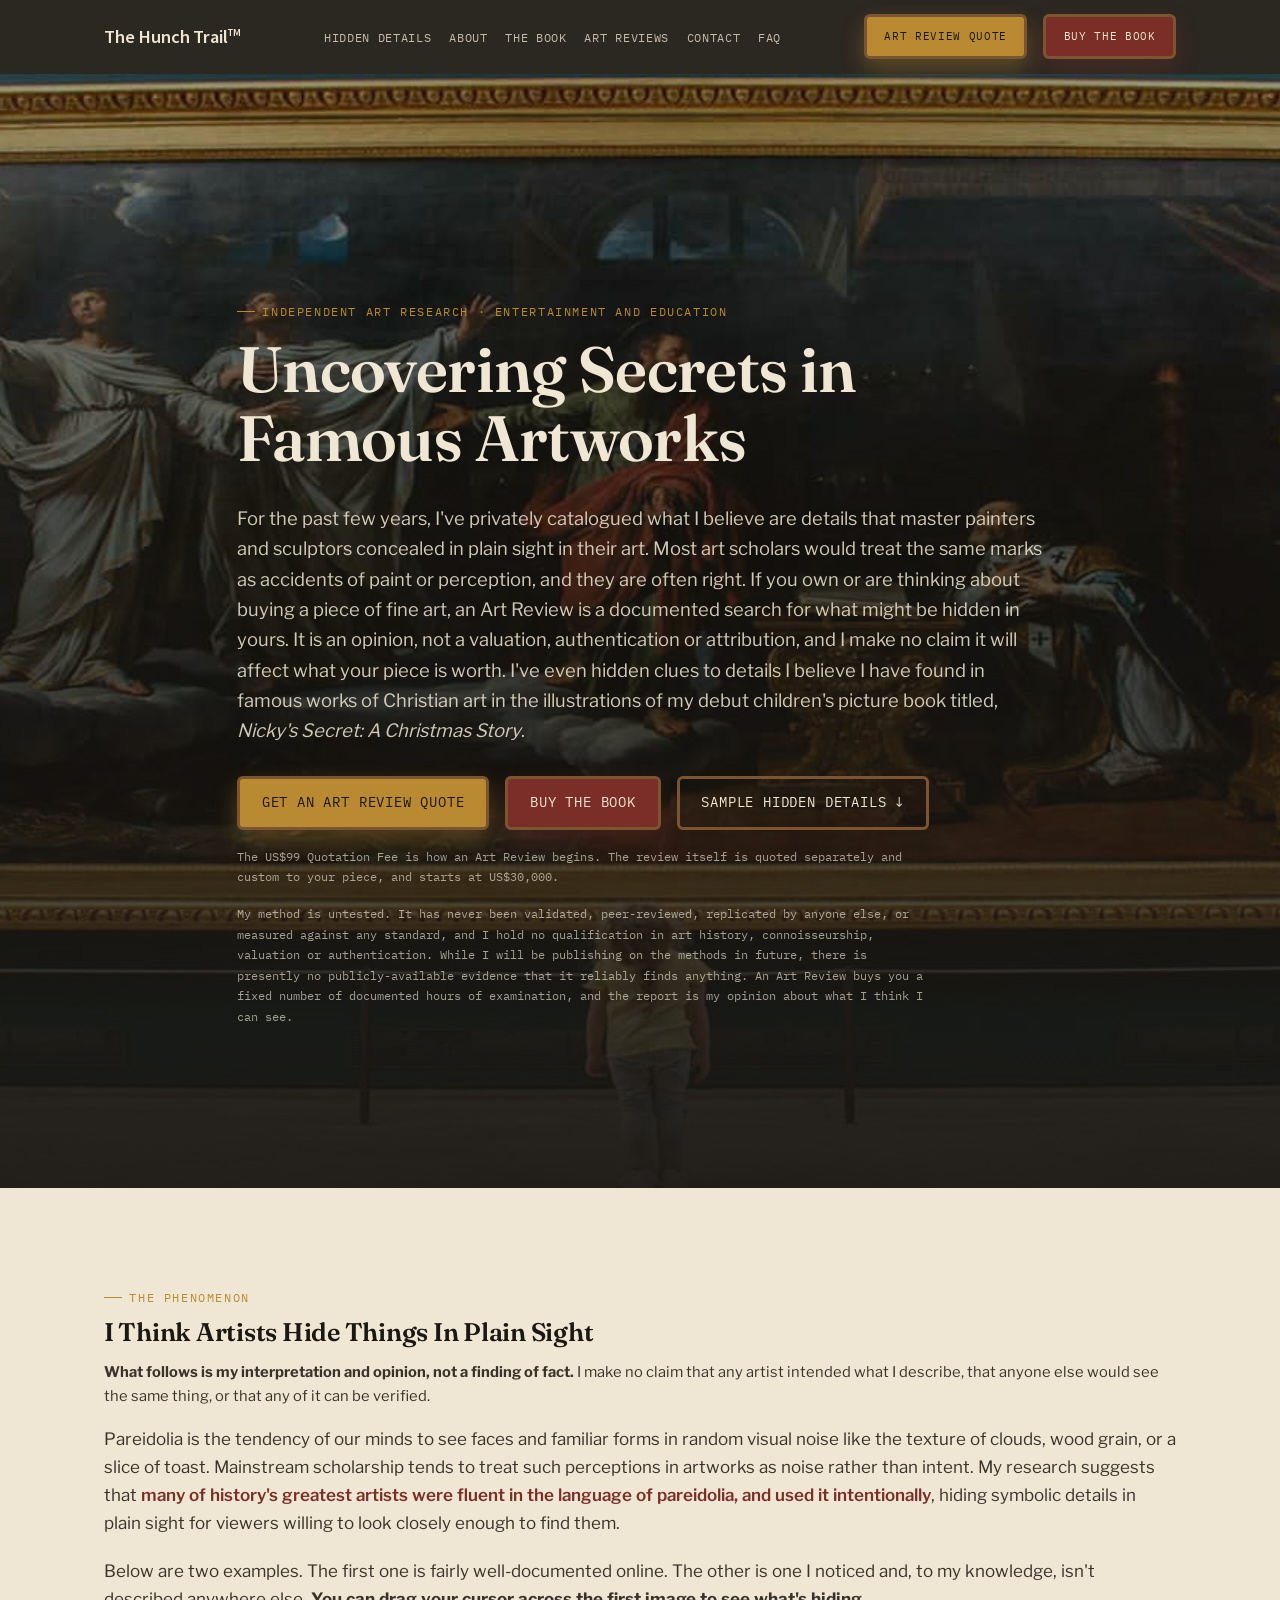
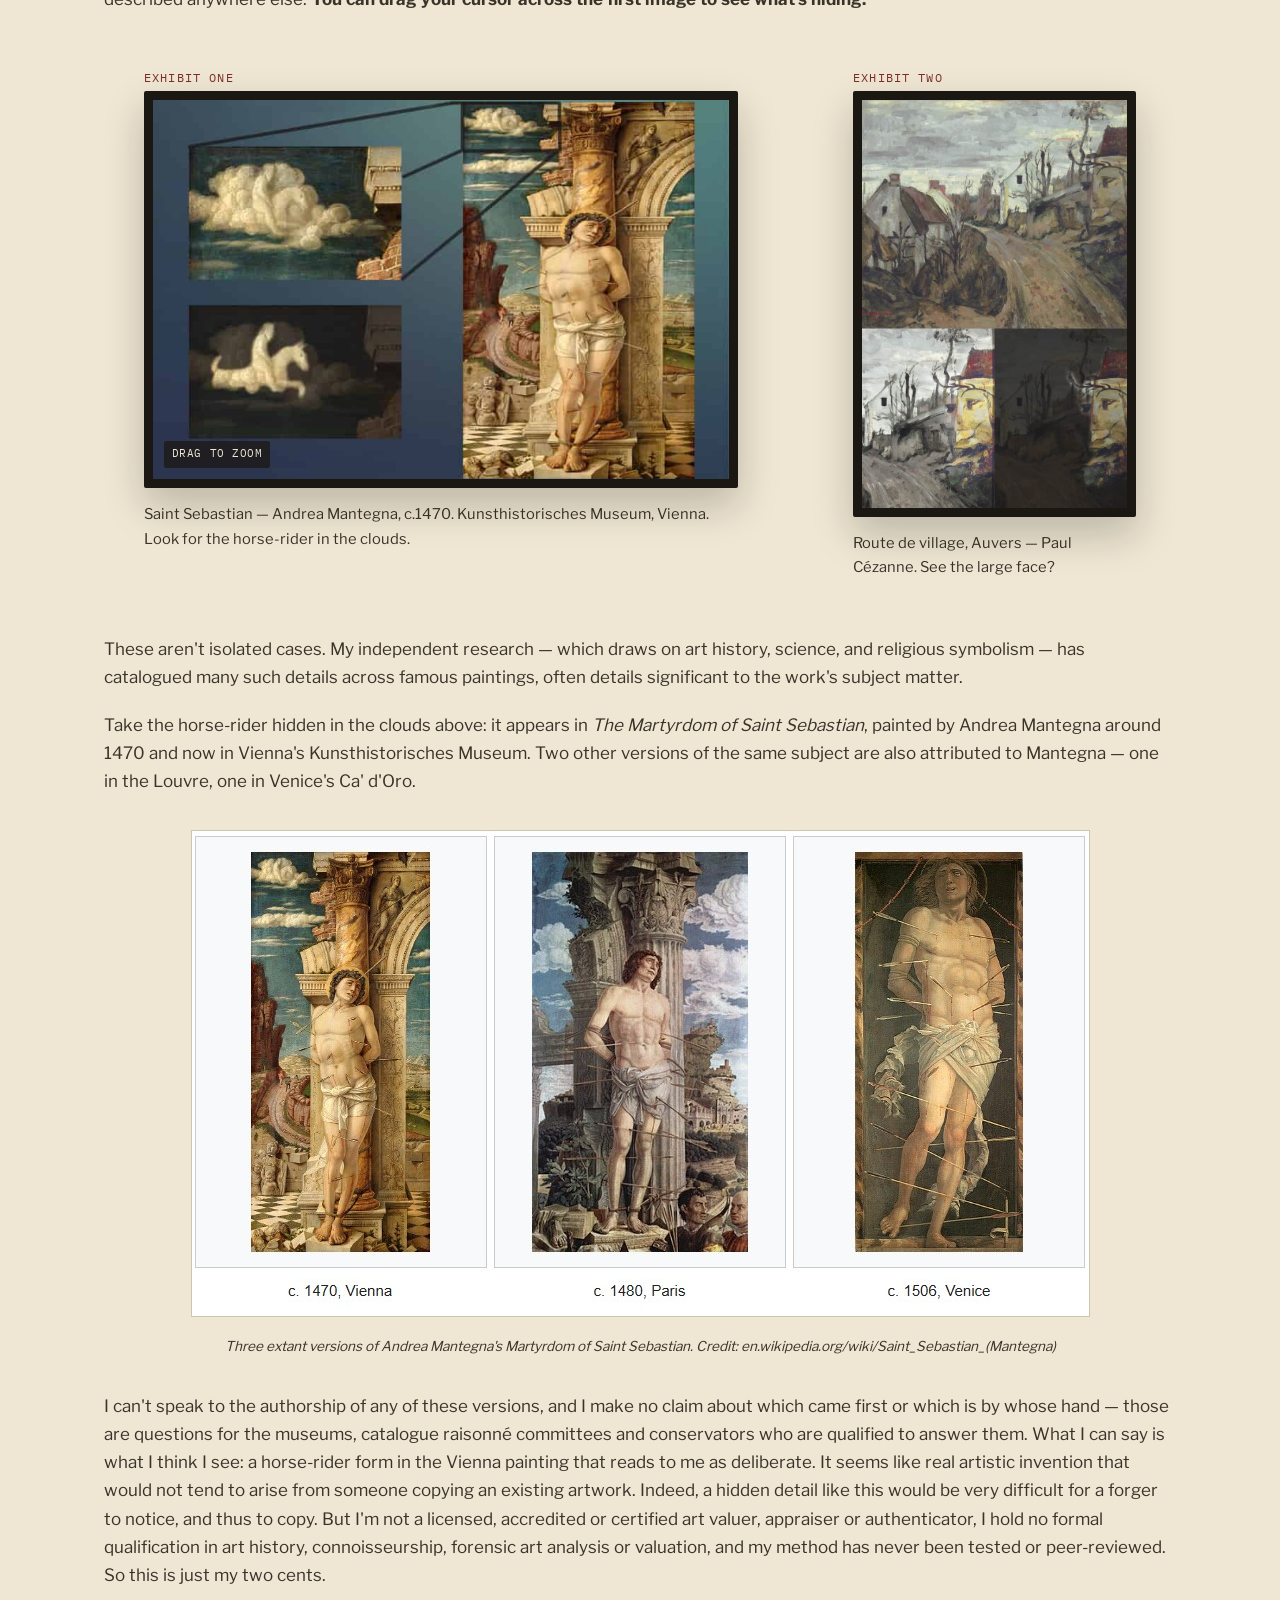
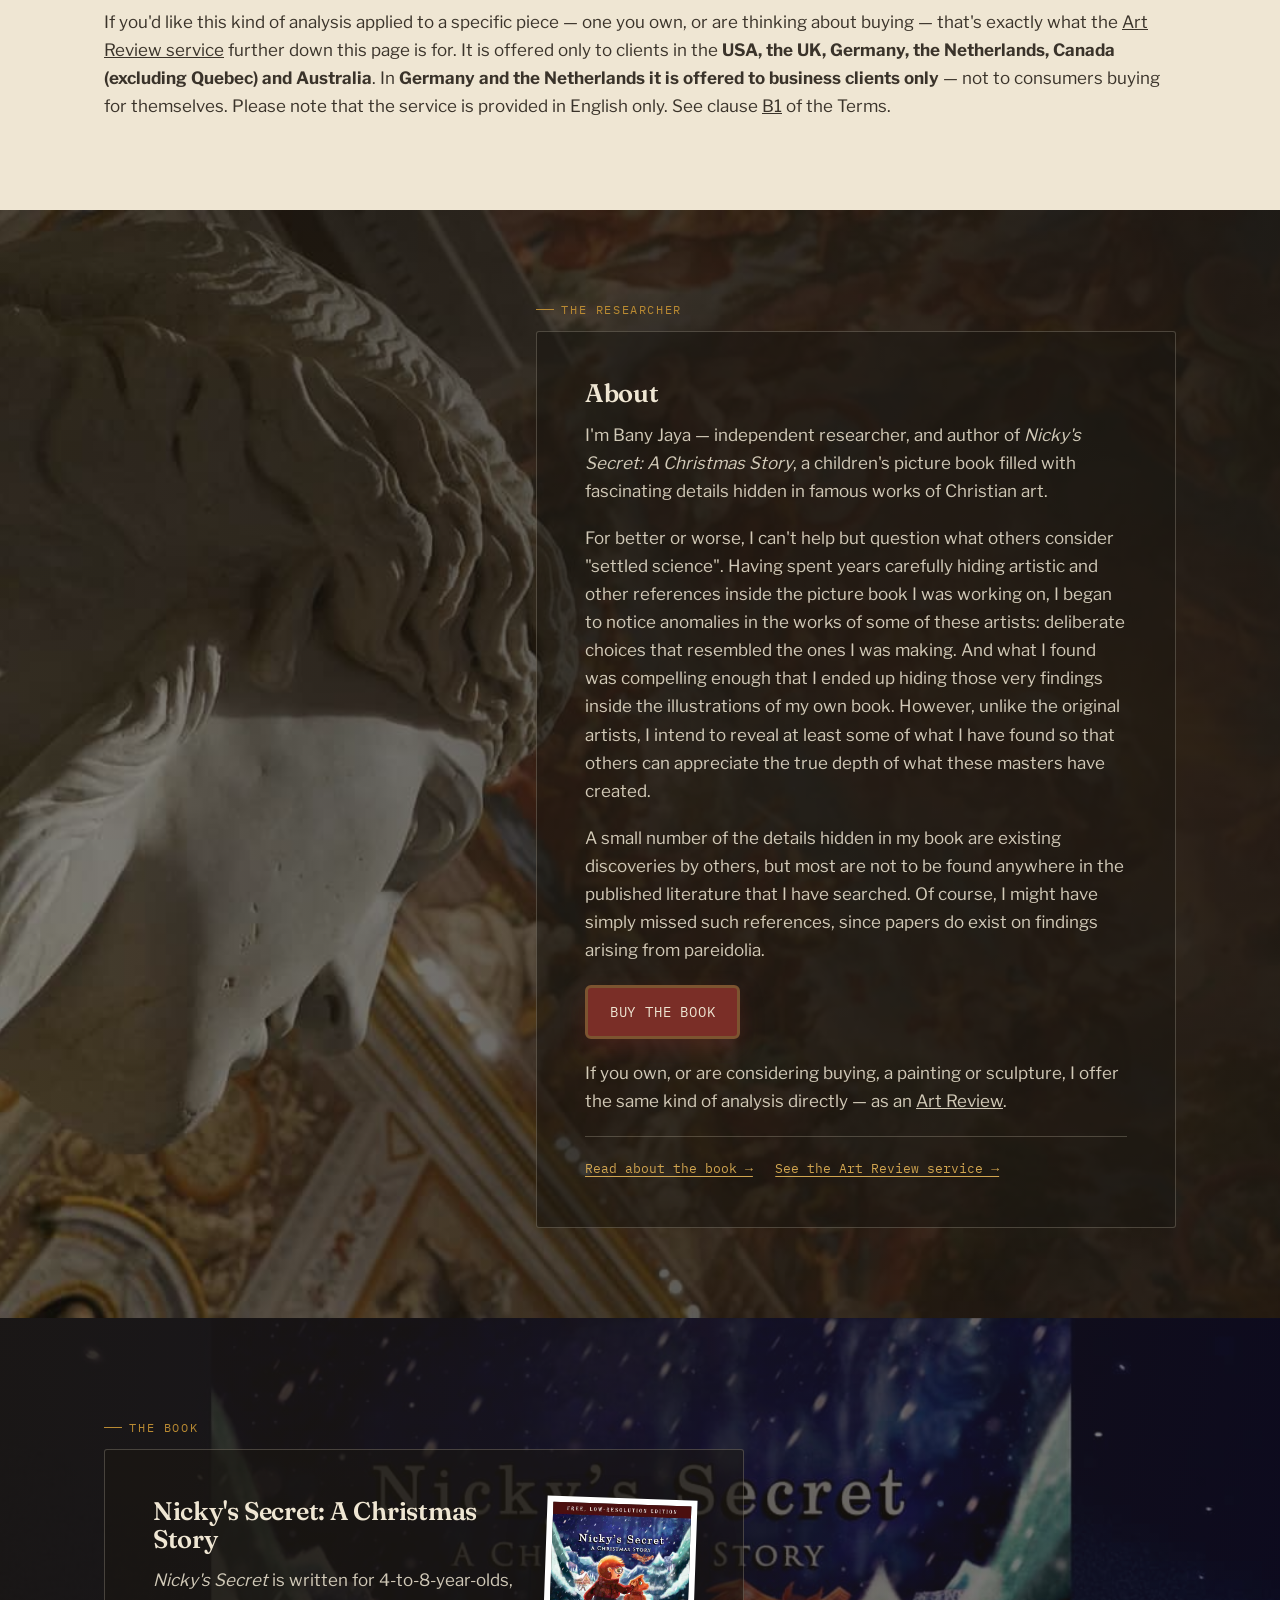
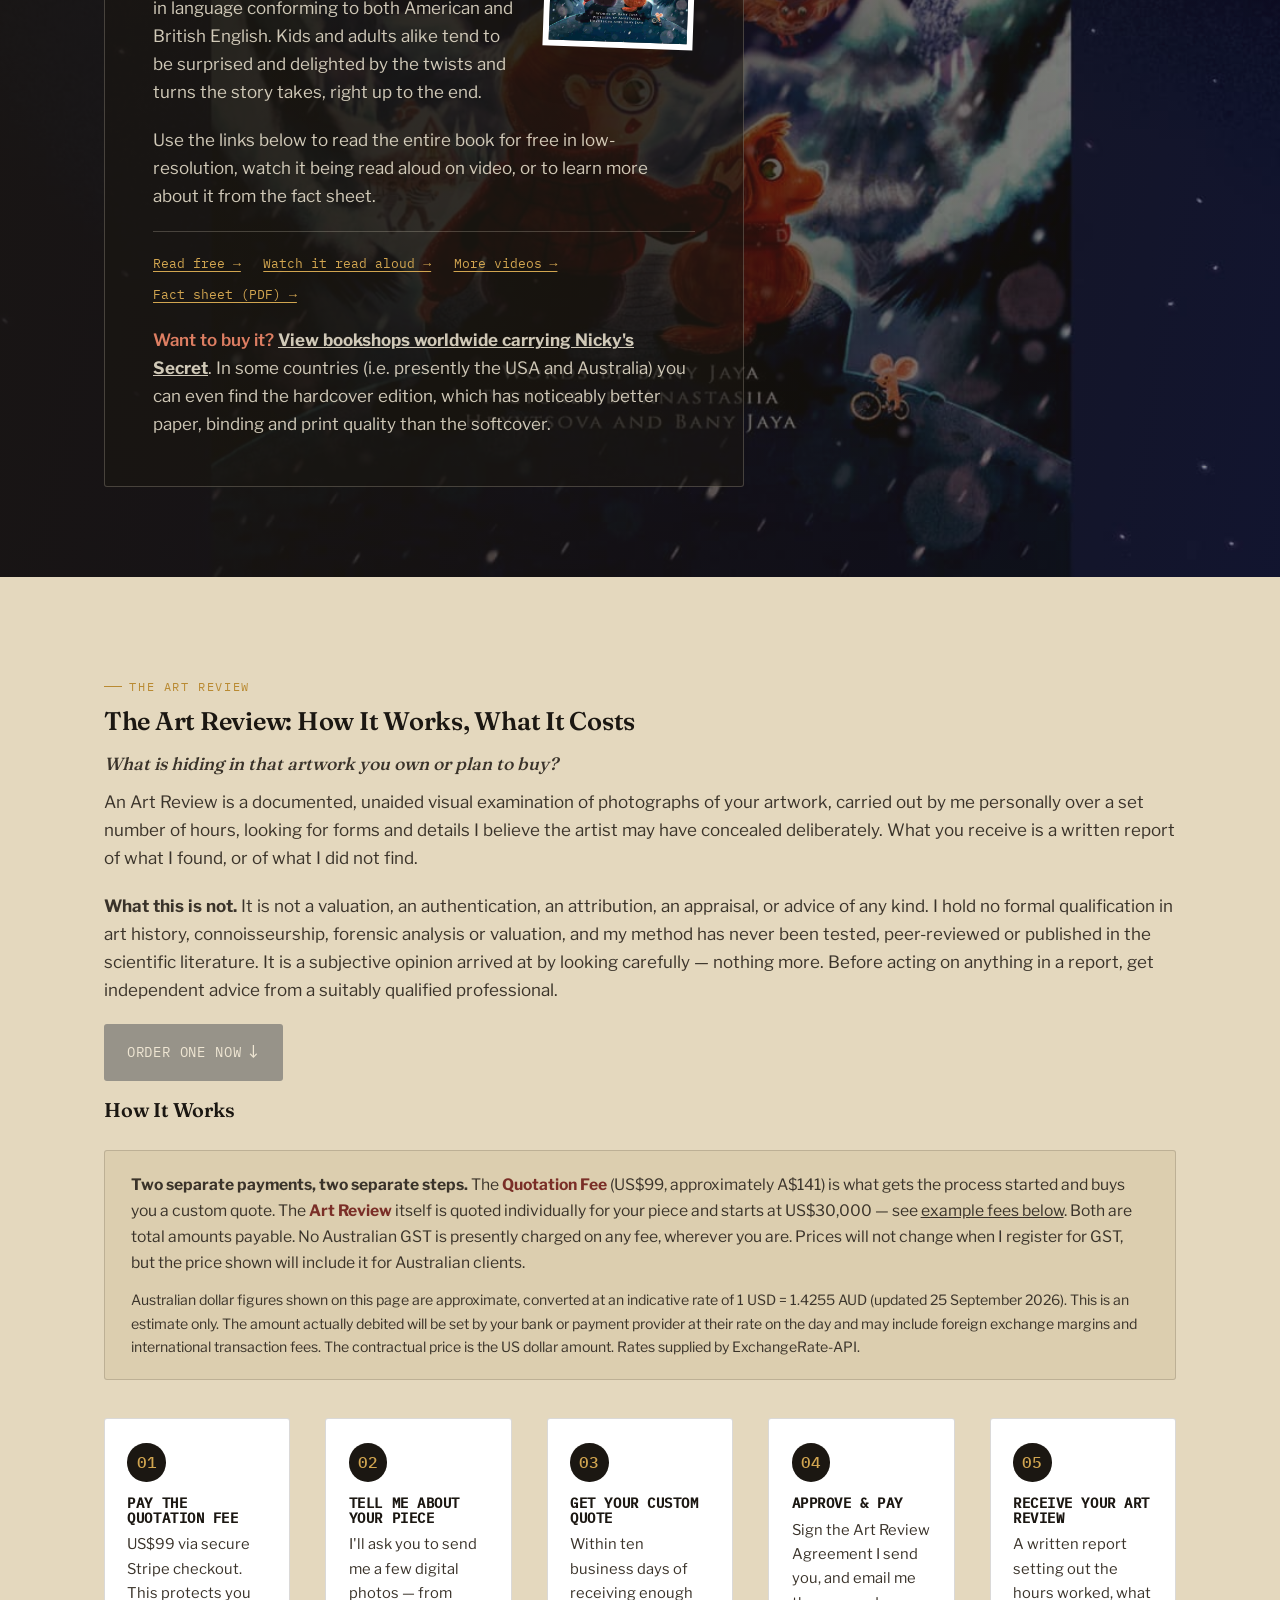
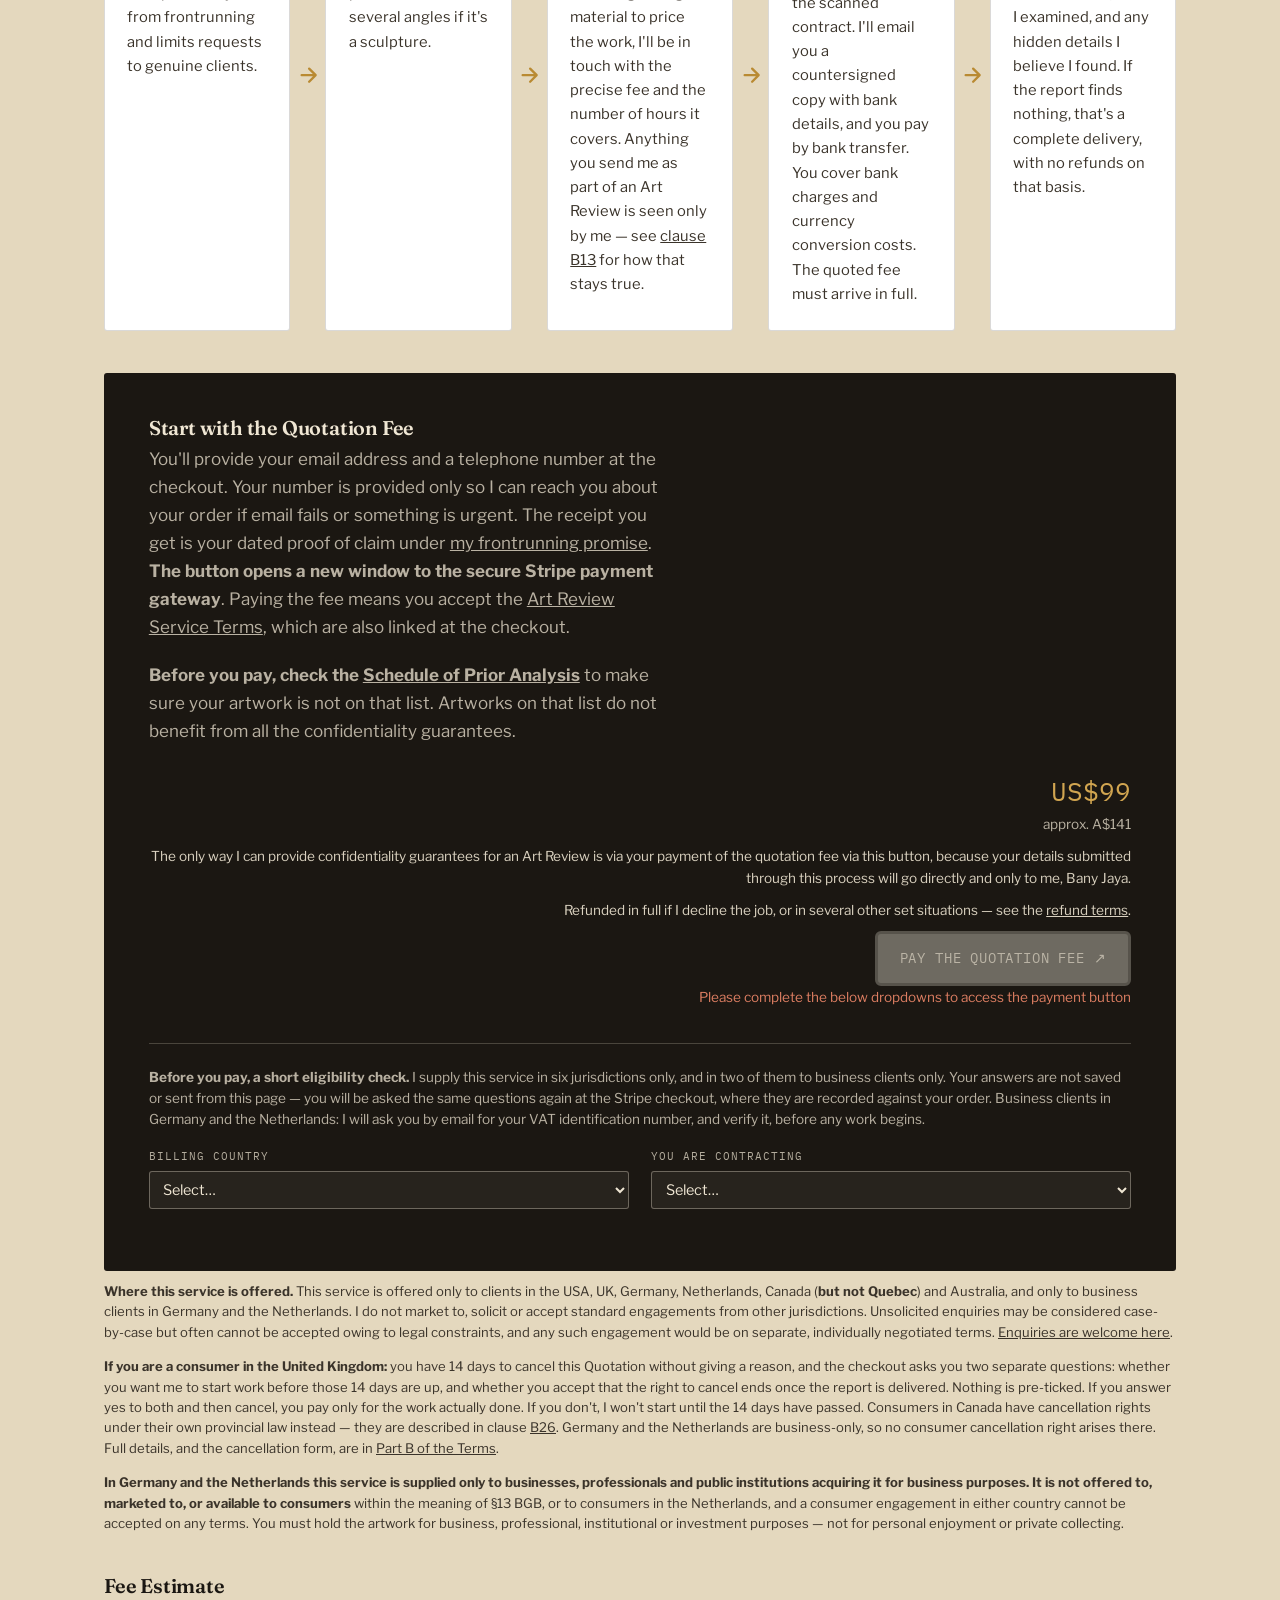
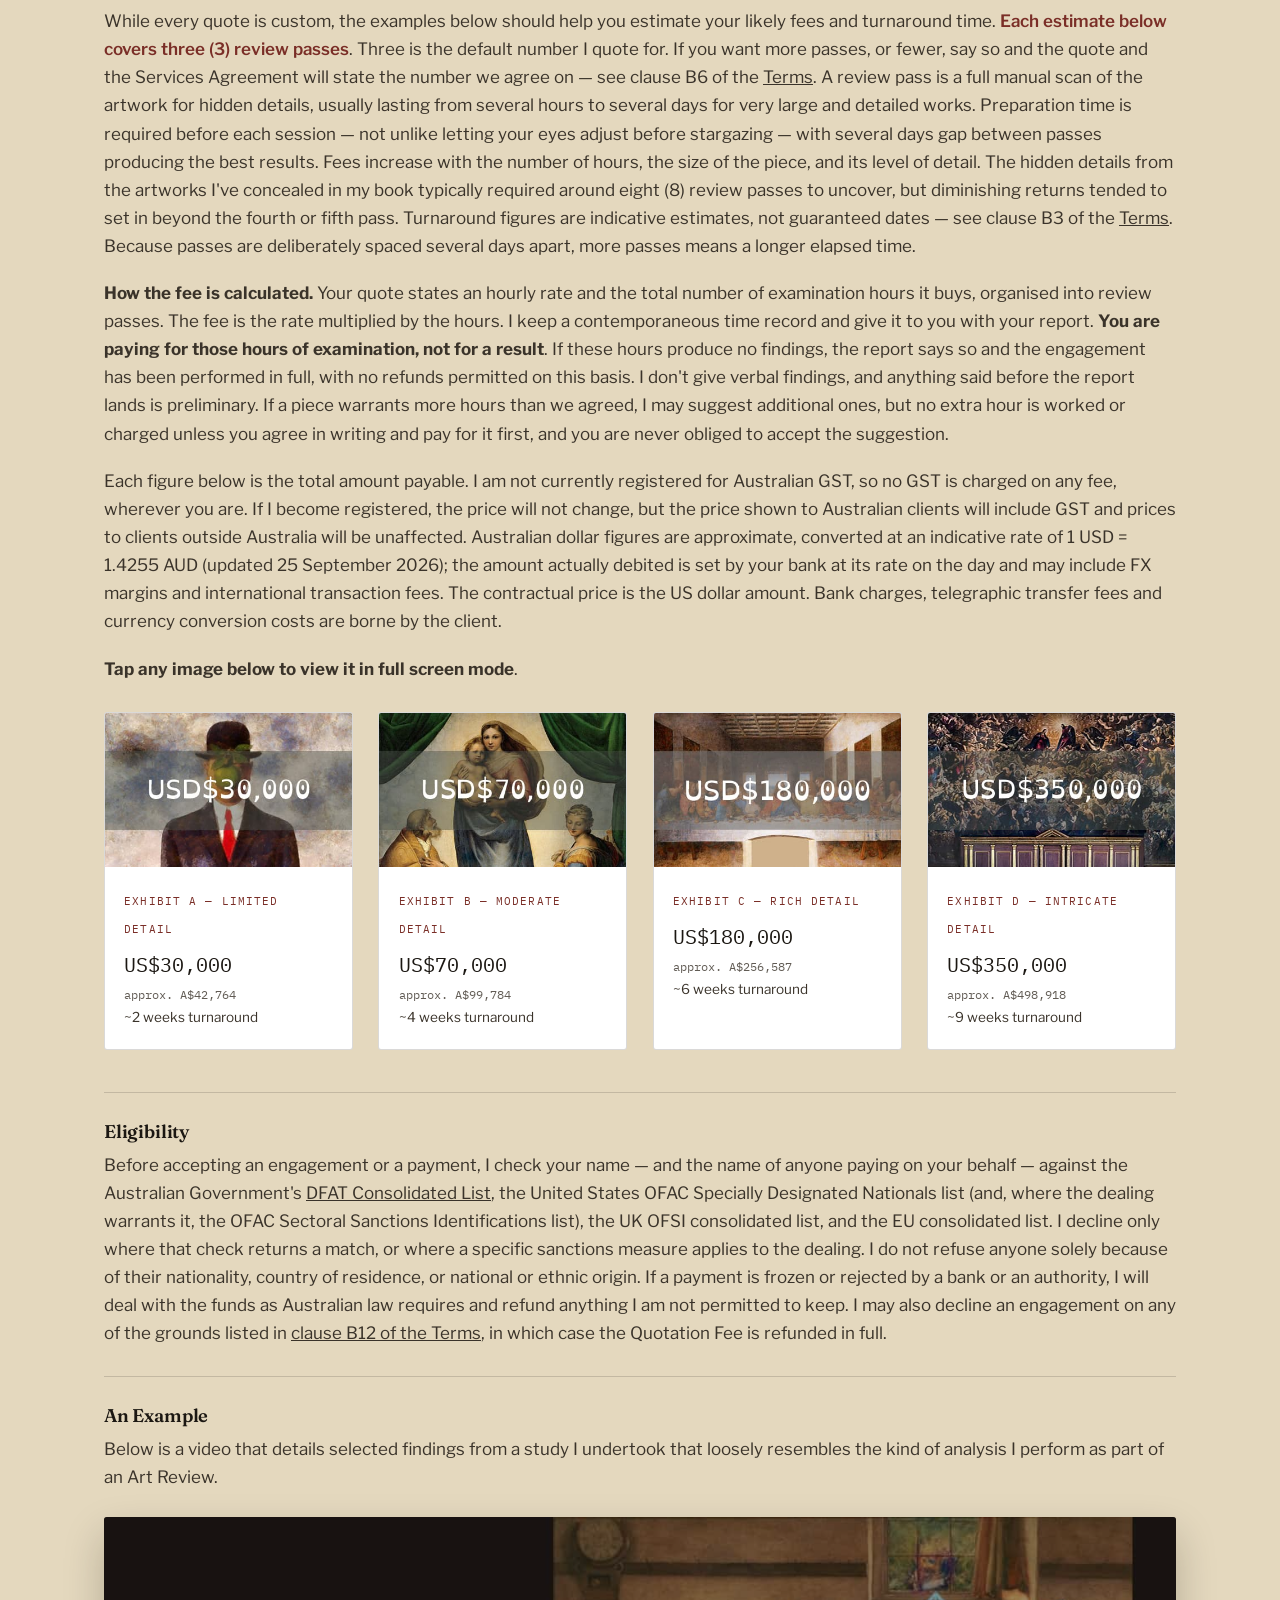
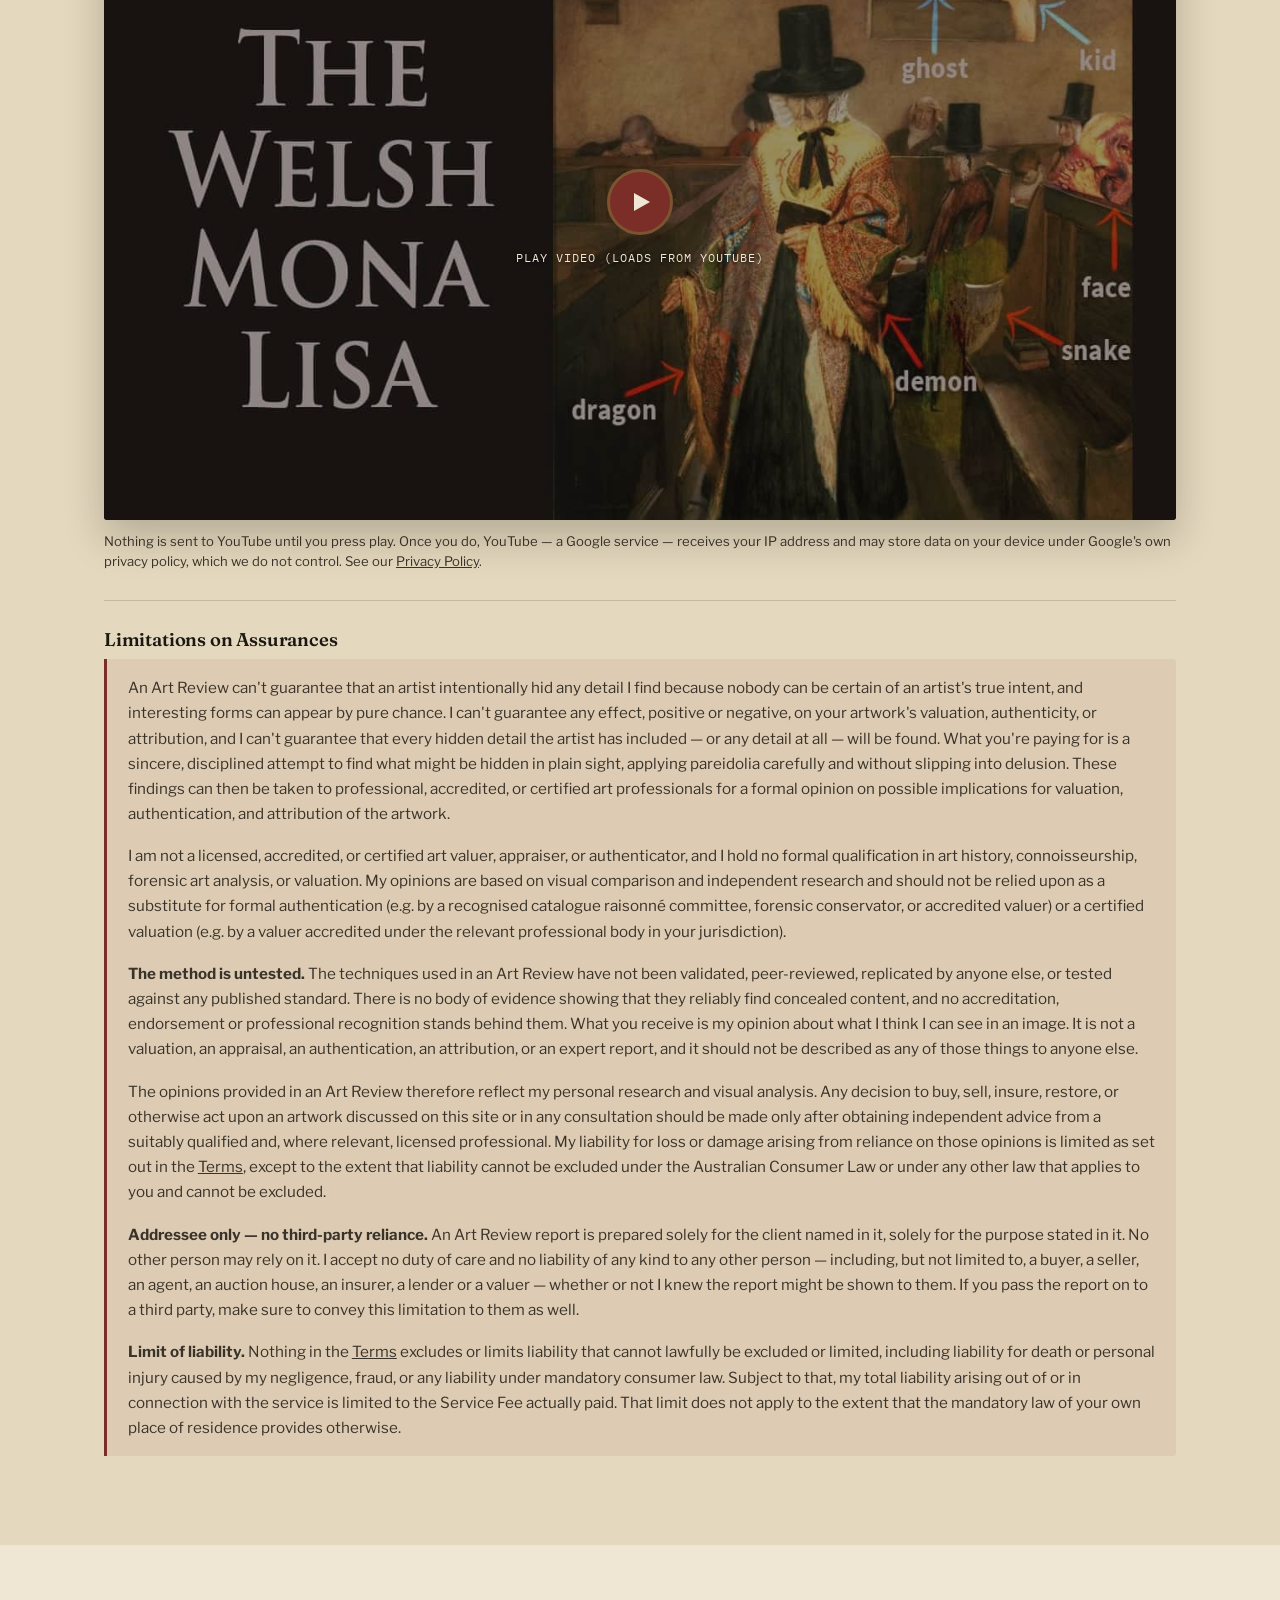
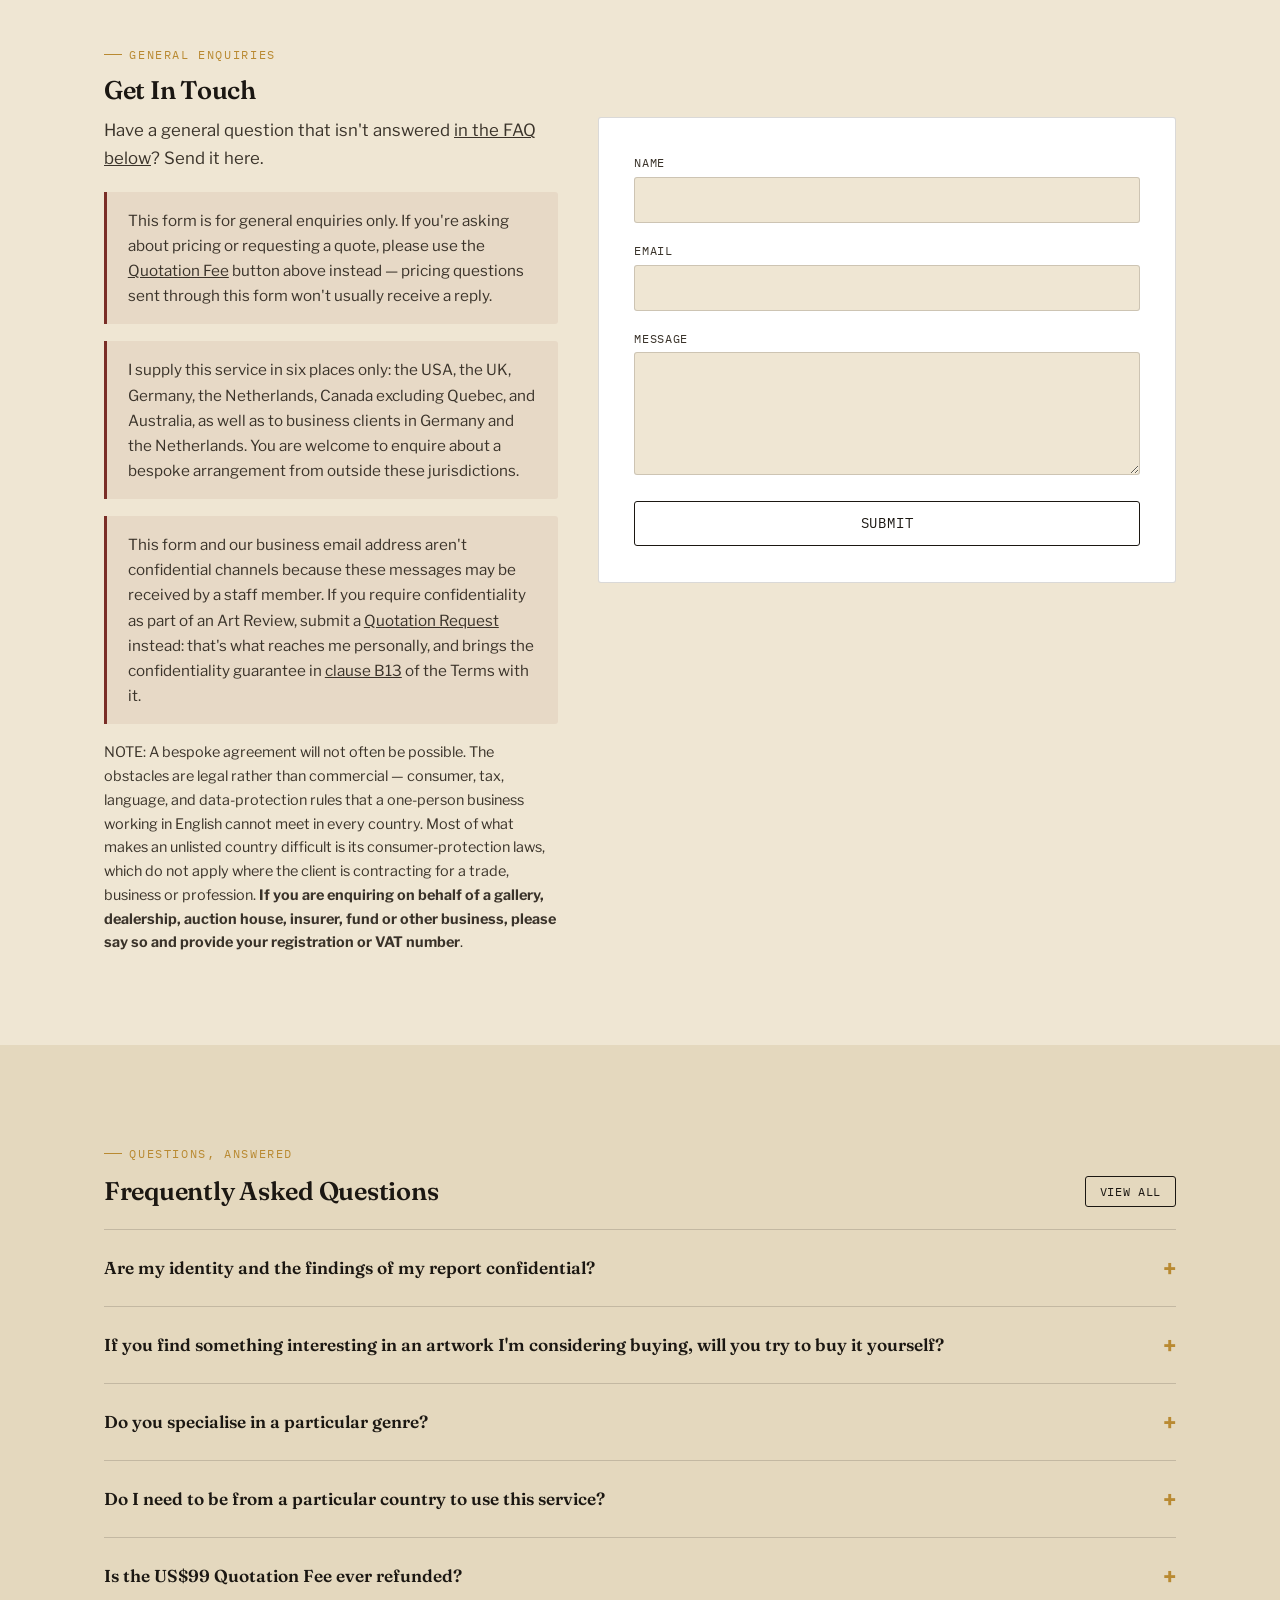
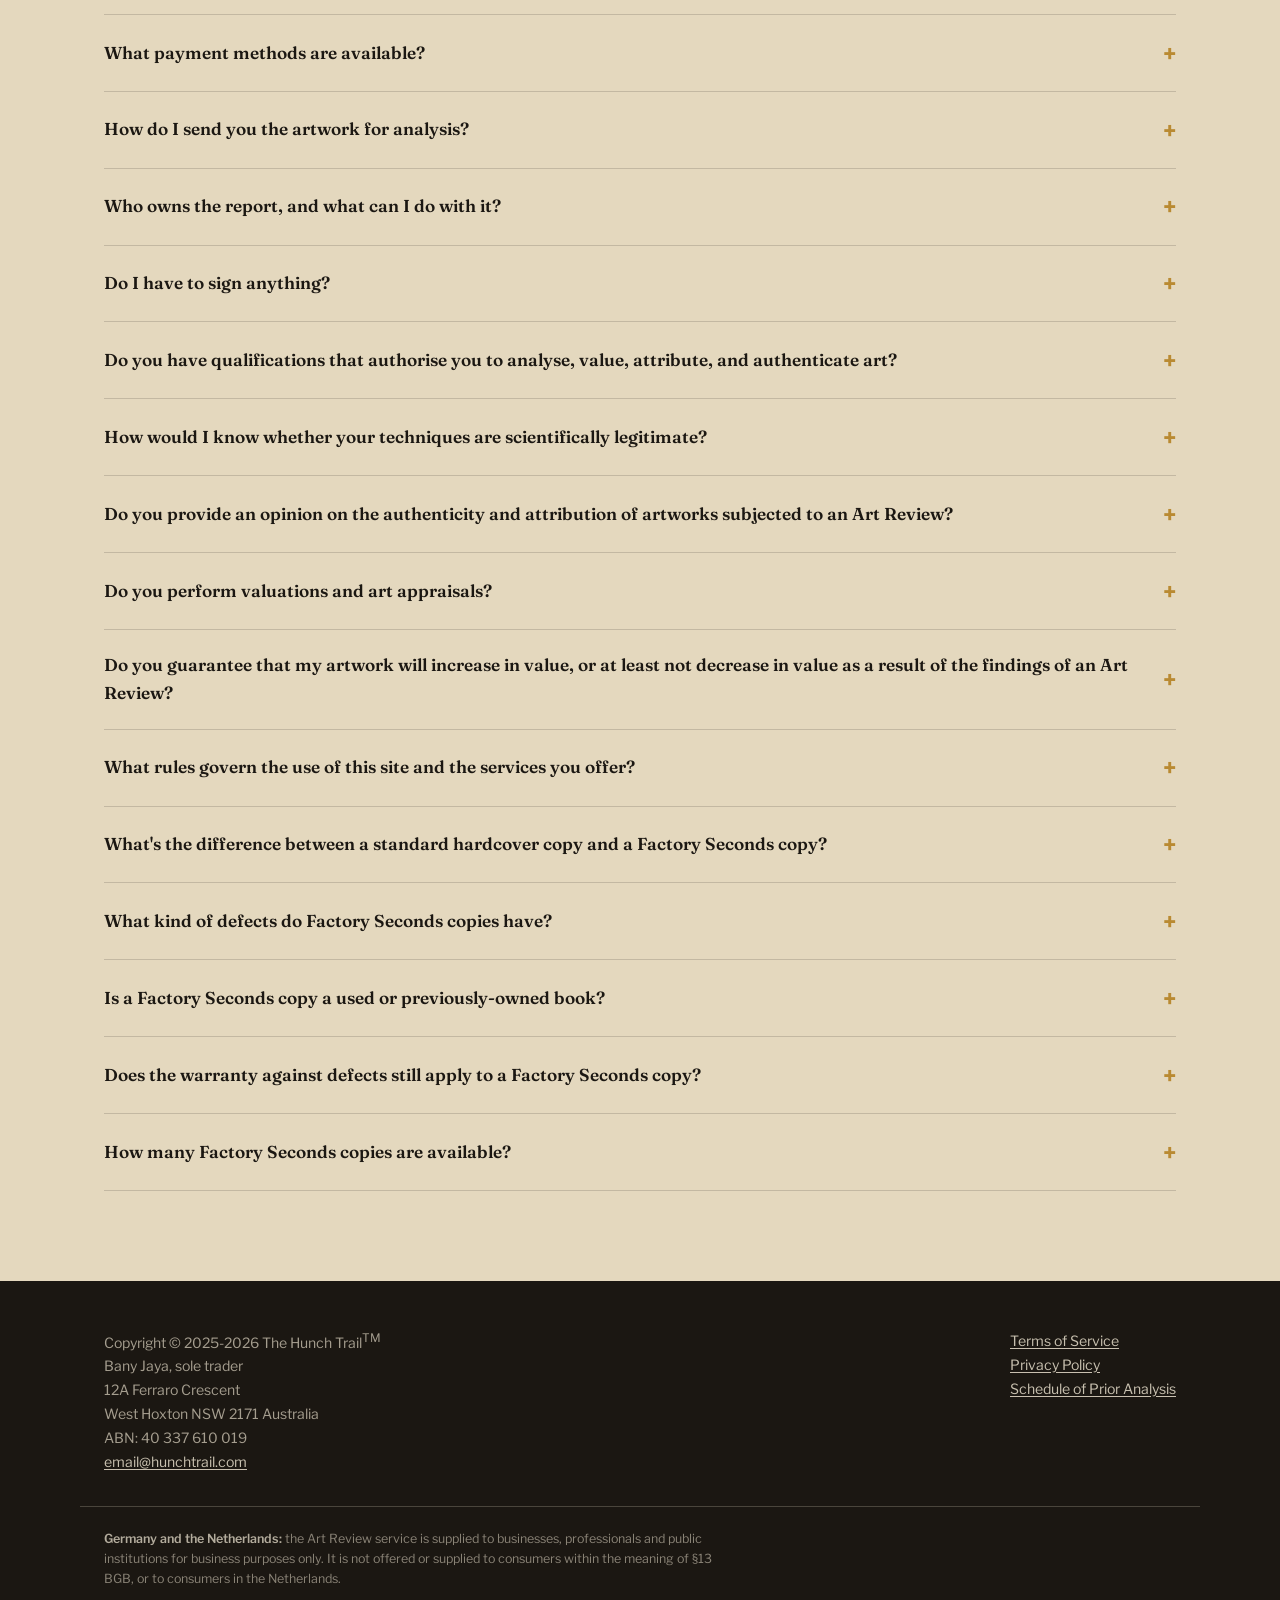
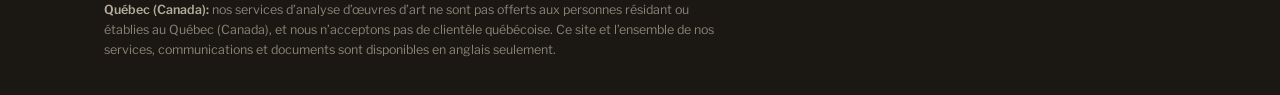
==== commit 368a49fc: "Update index.html" ====
--- a/index.html
+++ b/index.html
@@ -884,7 +884,7 @@
 					<p class="lede" style="font-size:1.05rem;">Have a general question that isn't answered <a href="#faq">in the FAQ below</a>? Send it here.</p>
 					<p class="note-callout">This form is for general enquiries only. If you're asking about pricing or requesting a quote, please use the <a href="#work">Quotation Fee</a> button above instead — pricing questions sent through this form won't usually receive a reply.</p>
 					<p class="note-callout">I supply this service in six places only: the USA, the UK, Germany, the Netherlands, Canada excluding Quebec, and Australia, as well as to business clients in Germany and the Netherlands. You are welcome to enquire about a bespoke arrangement from outside these jurisdictions.</p>
-					<p class="note-callout">This form and our business email address aren't confidential channels because these messages may be received by a staff member. If confidentiality matters to you, begin with a <a href="#work">Quotation Request</a> instead: that's what reaches me personally, and brings the confidentiality guarantee in <a href="terms.html#b13">clause B13</a> of the Terms with it.</p>
+					<p class="note-callout">This form and our business email address aren't confidential channels because these messages may be received by a staff member. If you require confidentiality as part of an Art Review, submit a <a href="#work">Quotation Request</a> instead: that's what reaches me personally, and brings the confidentiality guarantee in <a href="terms.html#b13">clause B13</a> of the Terms with it.</p>
 					<p style="font-size:.9rem;">NOTE: A bespoke agreement will not often be possible. The obstacles are legal rather than commercial — consumer, tax, language, and data-protection rules that a one-person business working in English cannot meet in every country. Most of what makes an unlisted country difficult is its consumer-protection laws, which do not apply where the client is contracting for a trade, business or profession. <b>If you are enquiring on behalf of a gallery, dealership, auction house, insurer, fund or other business, please say so and provide your registration or VAT number</b>.</p>
 				</div>
 				<div class="form-card">
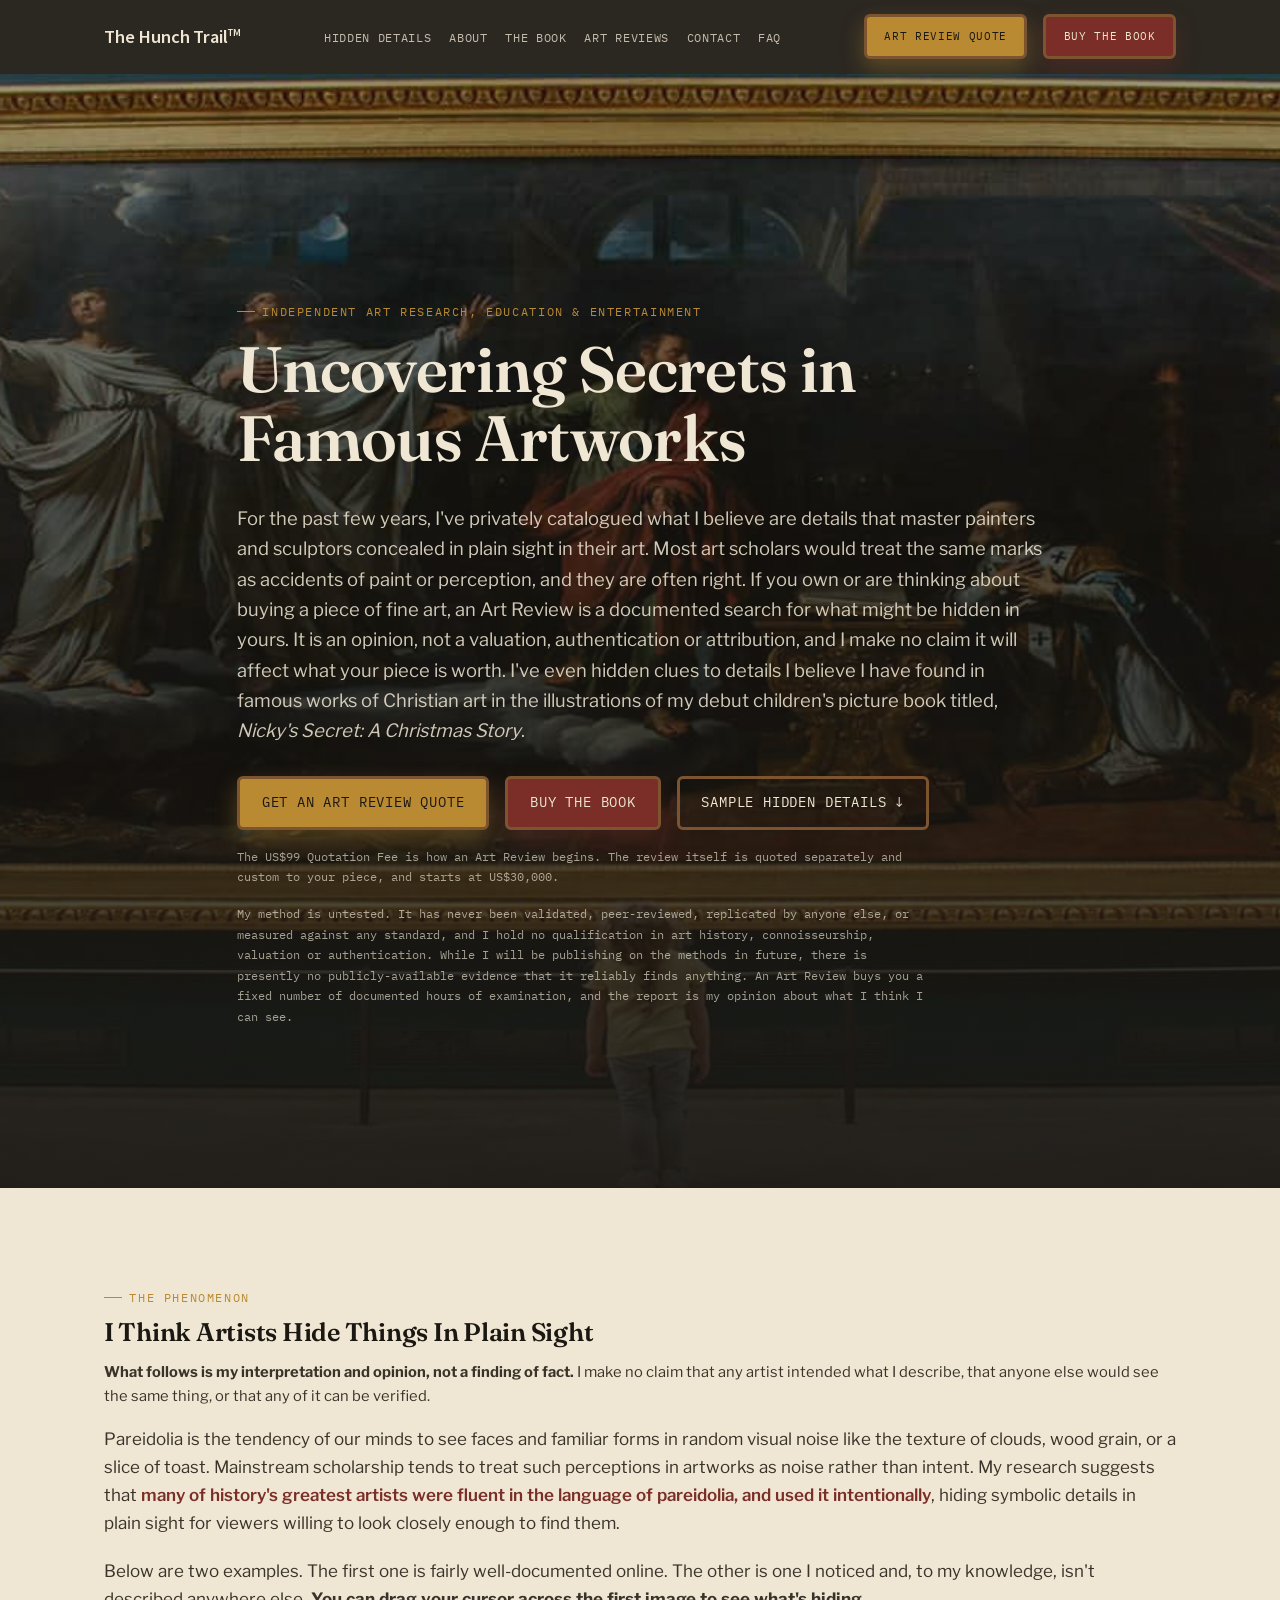
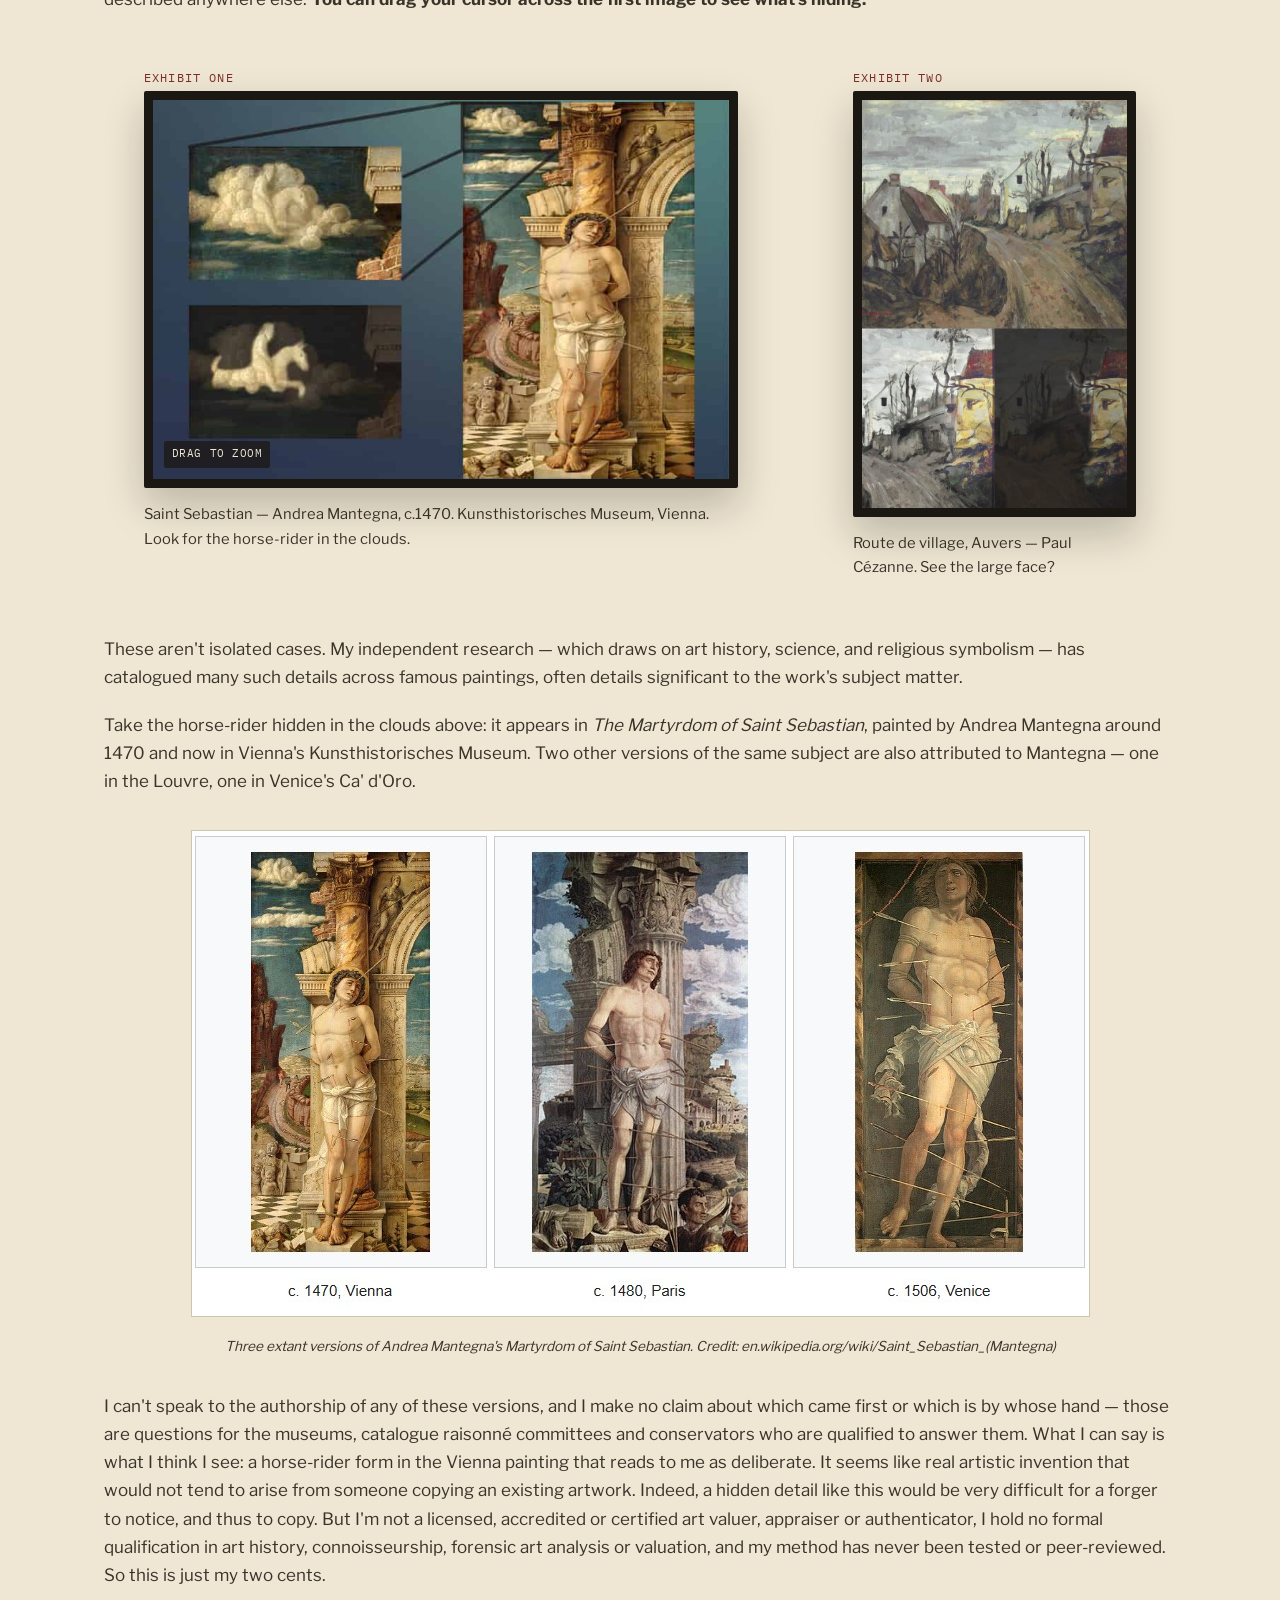
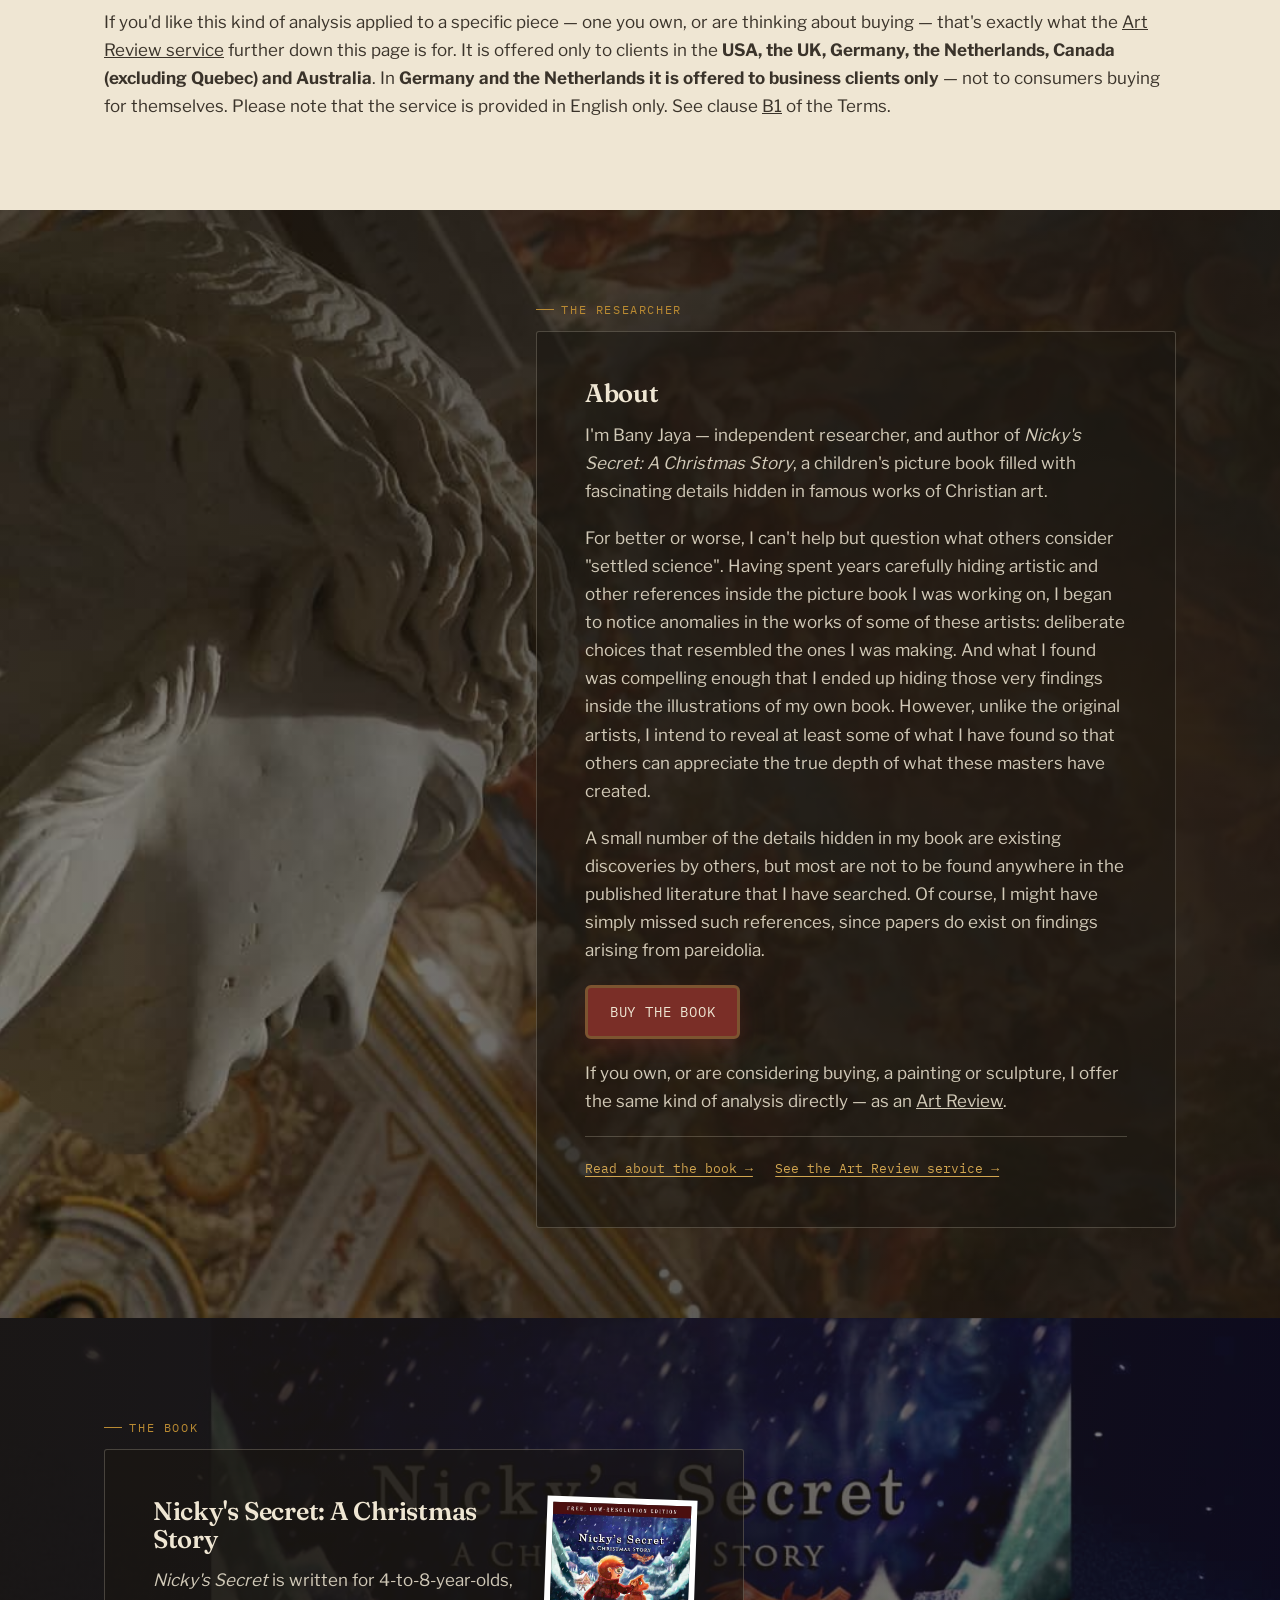
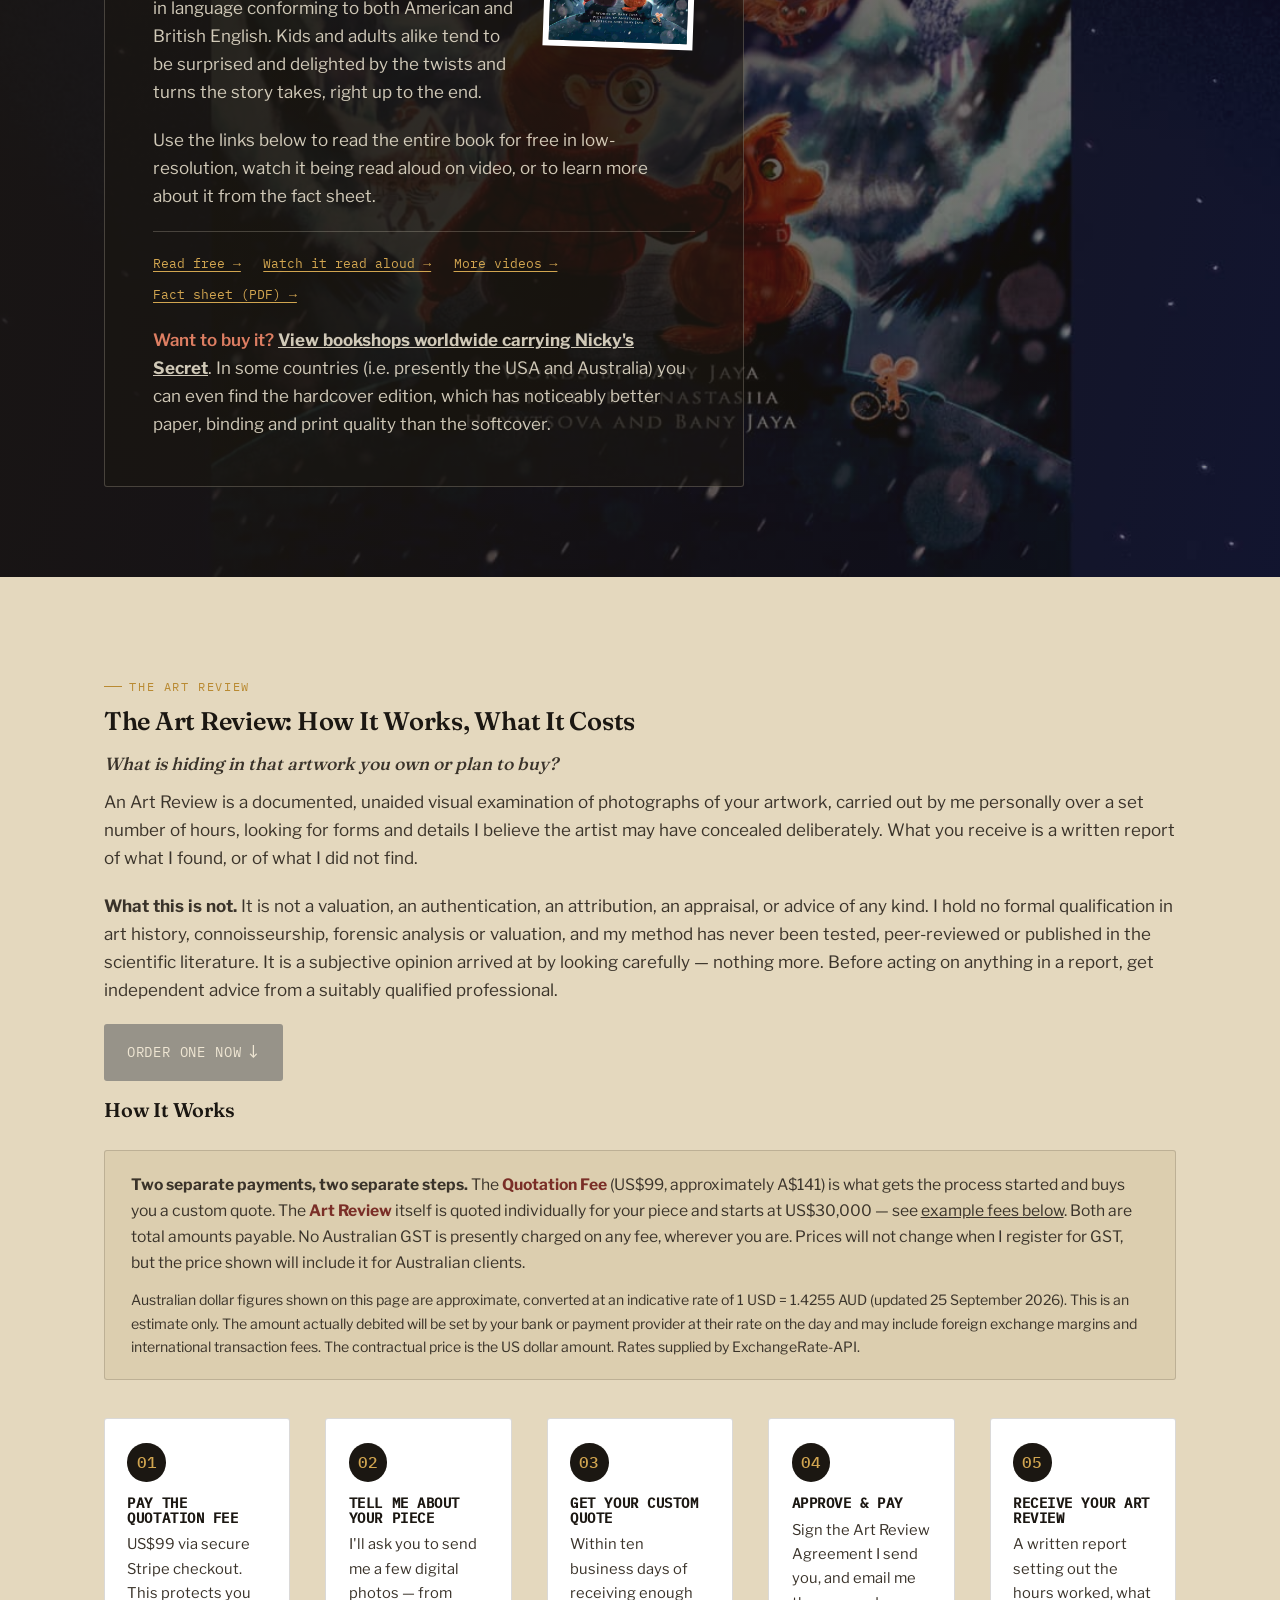
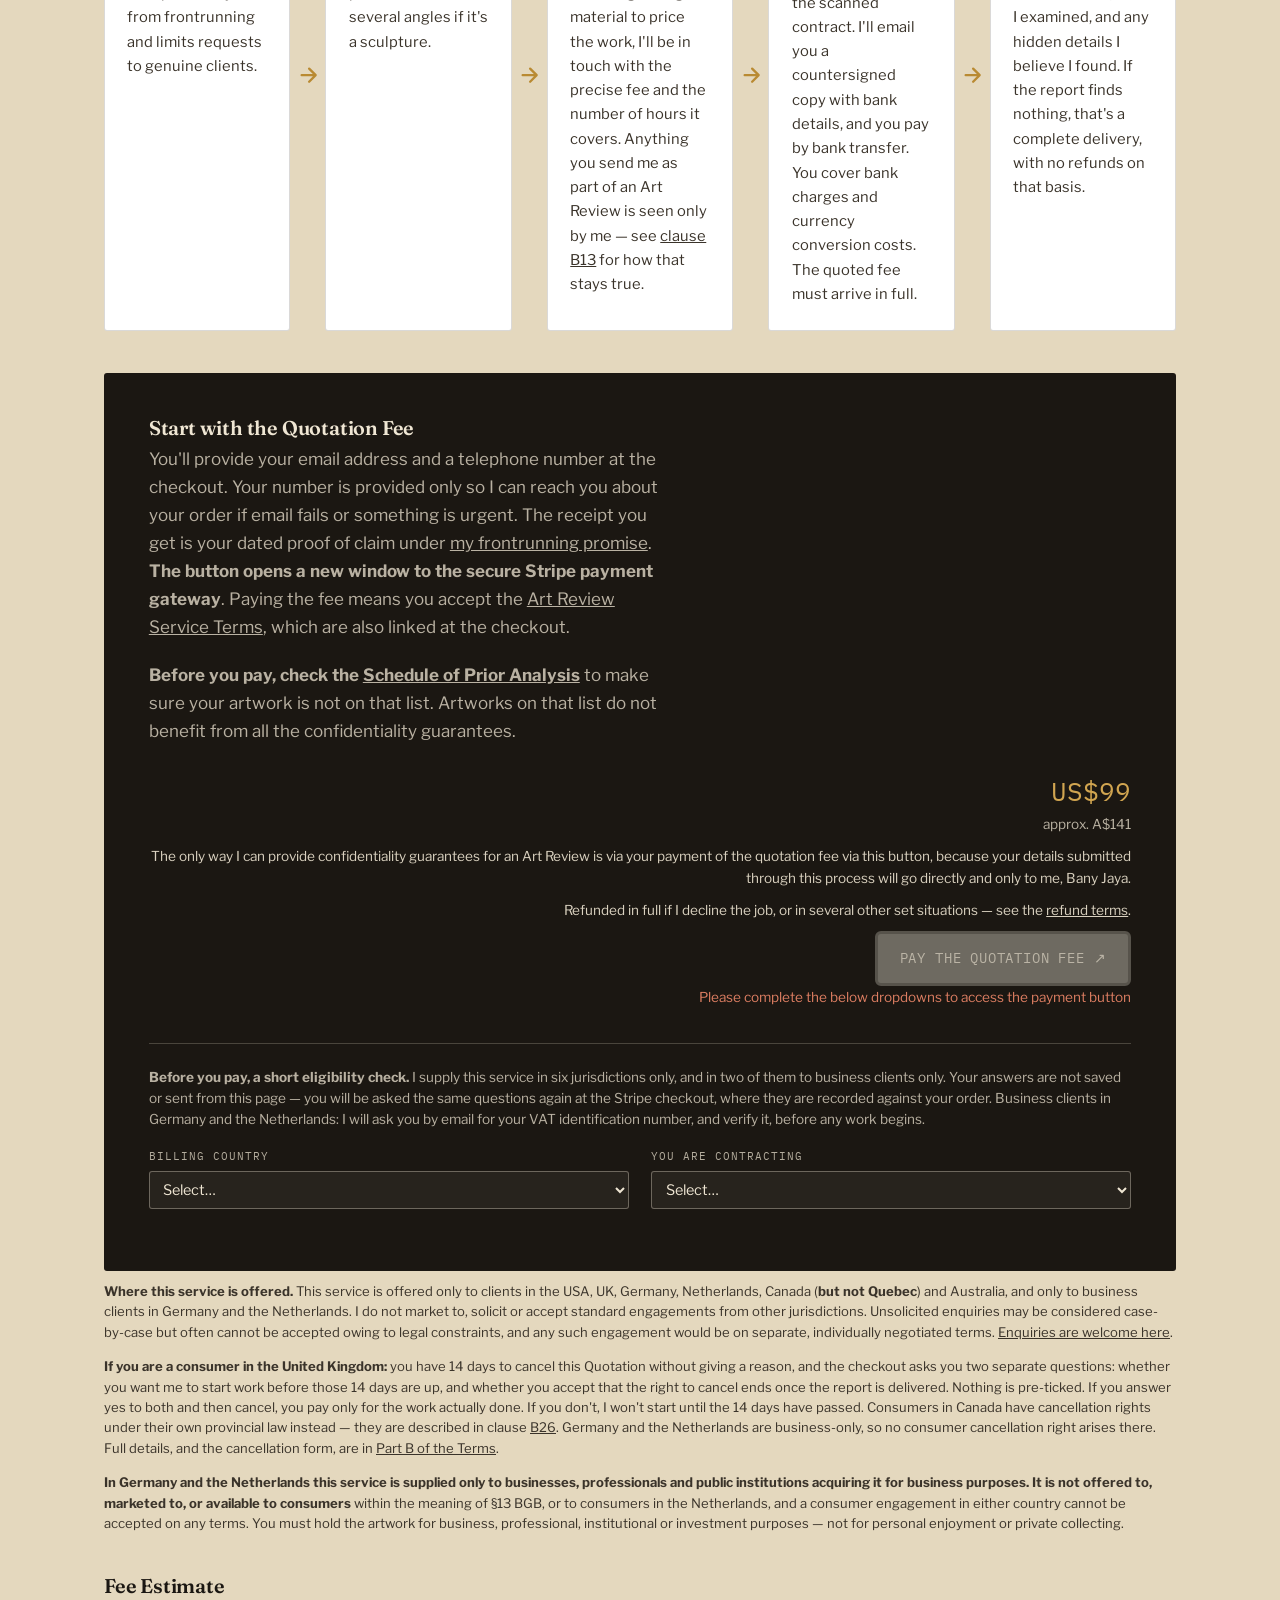
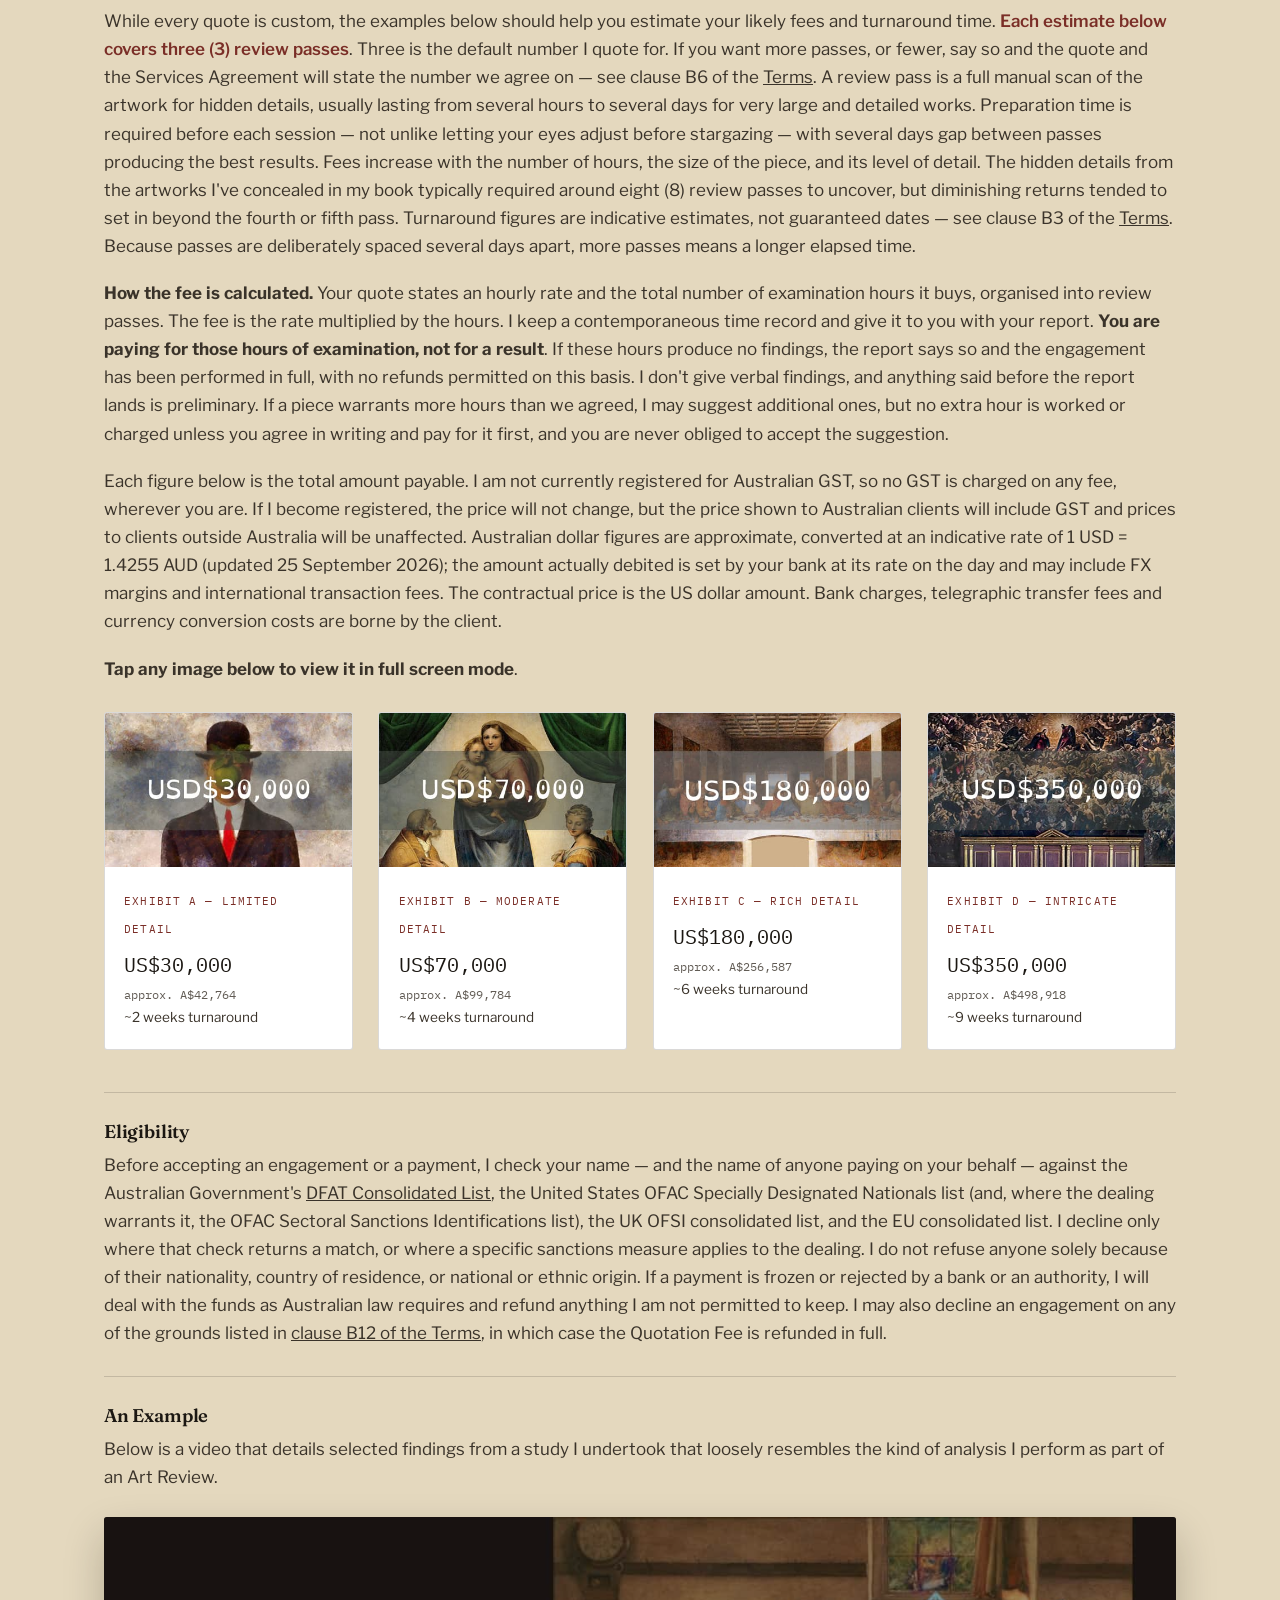
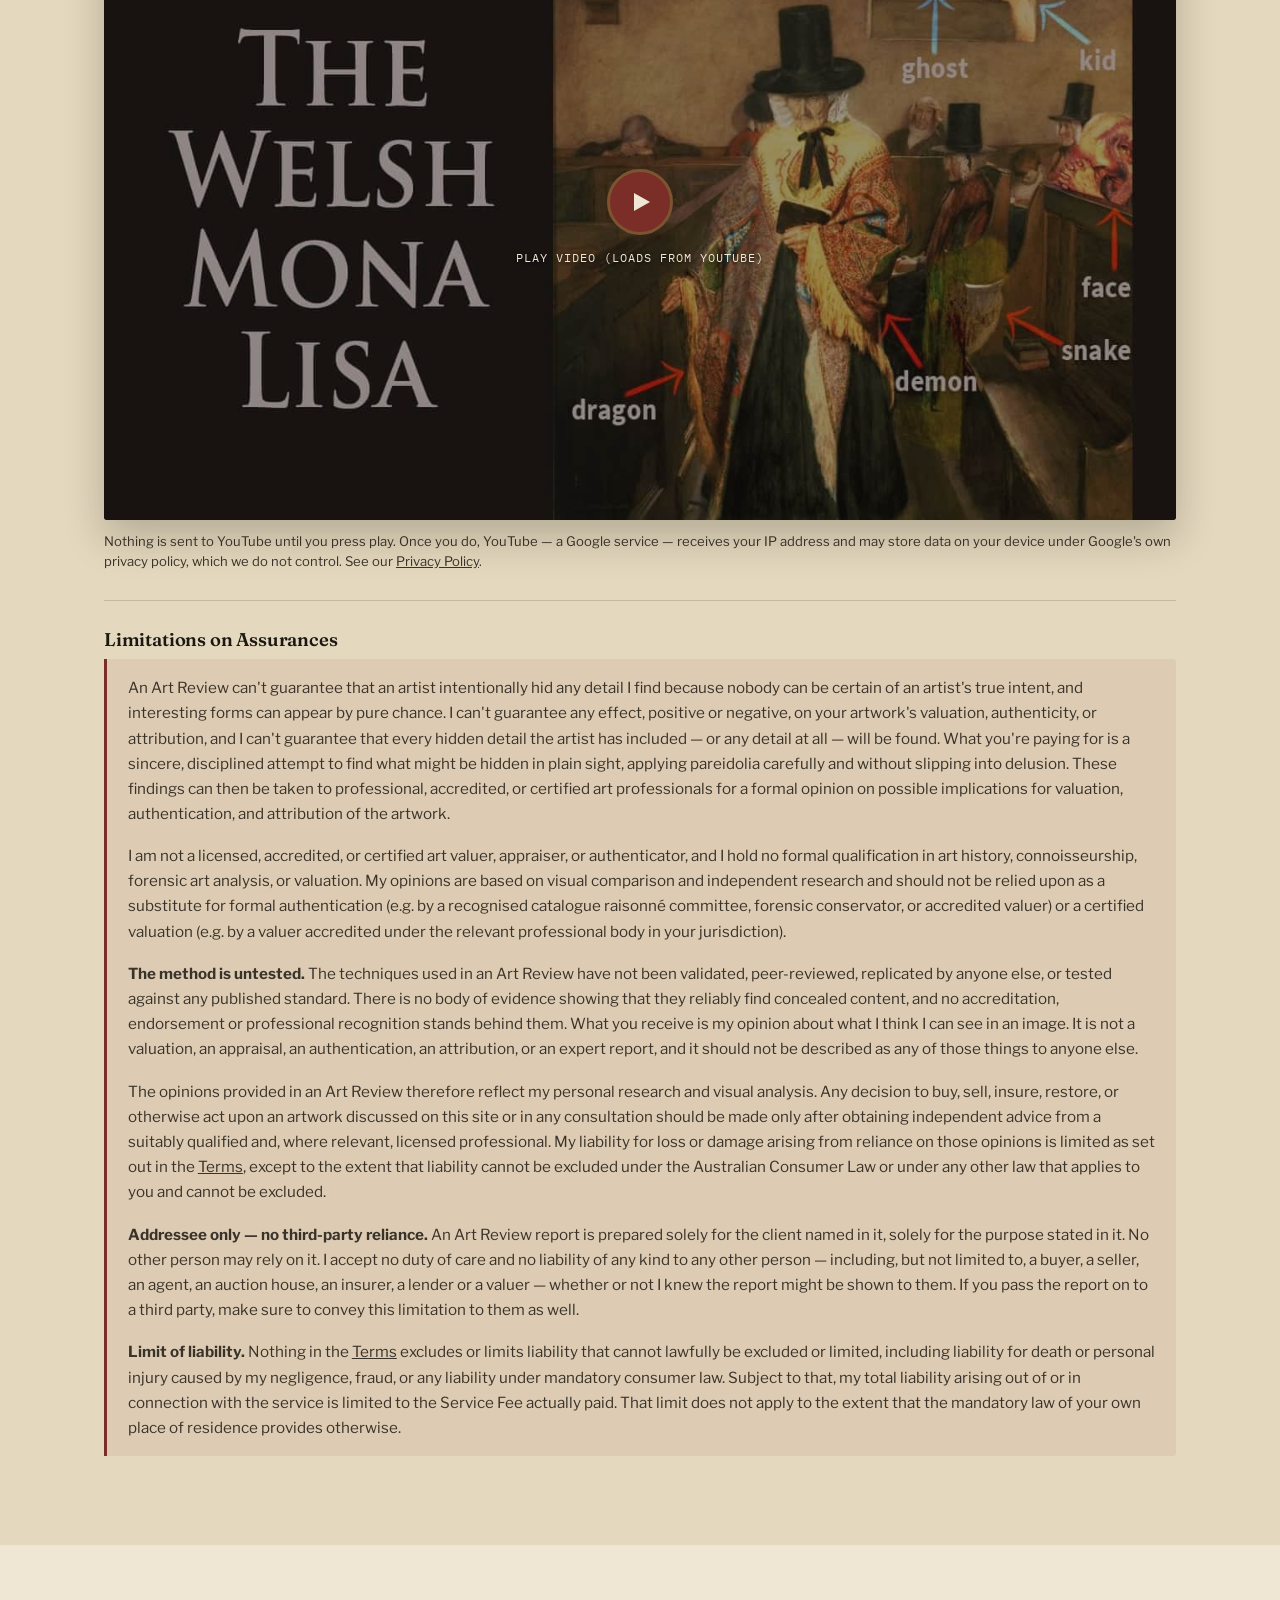
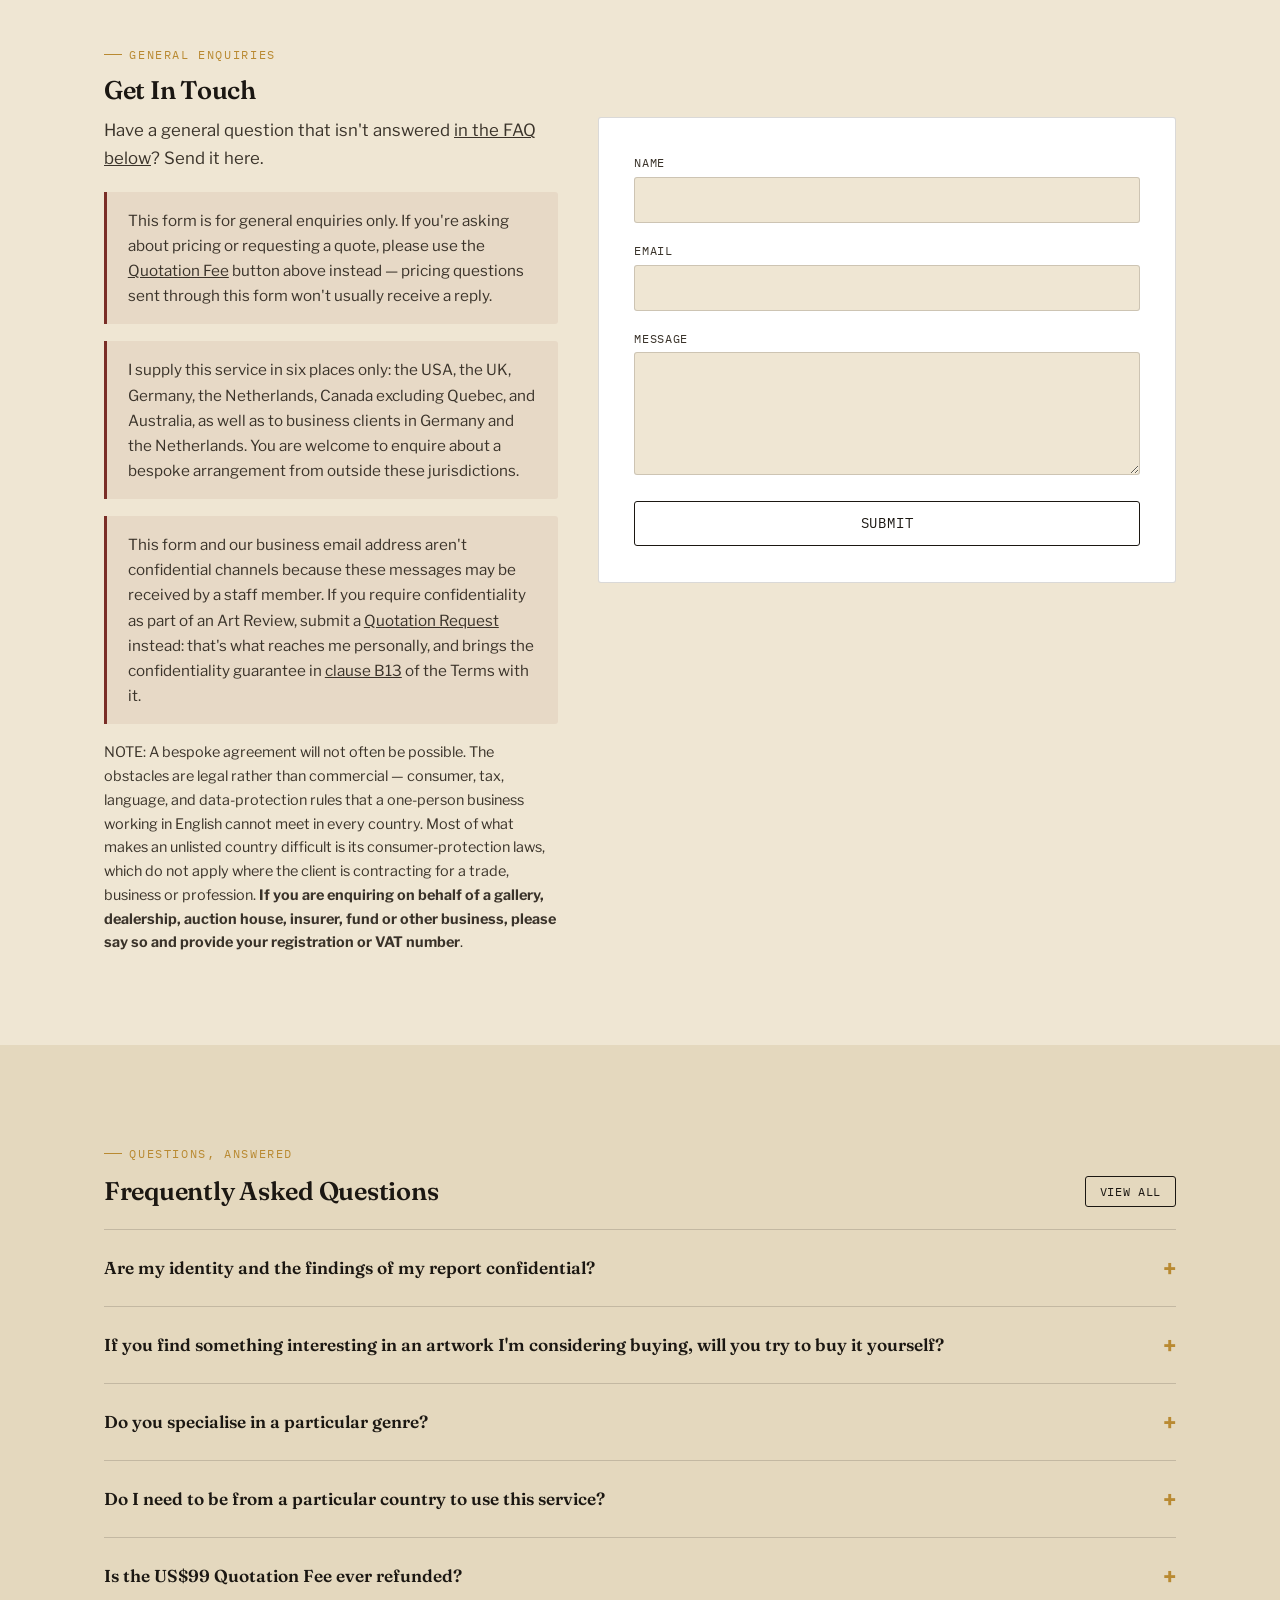
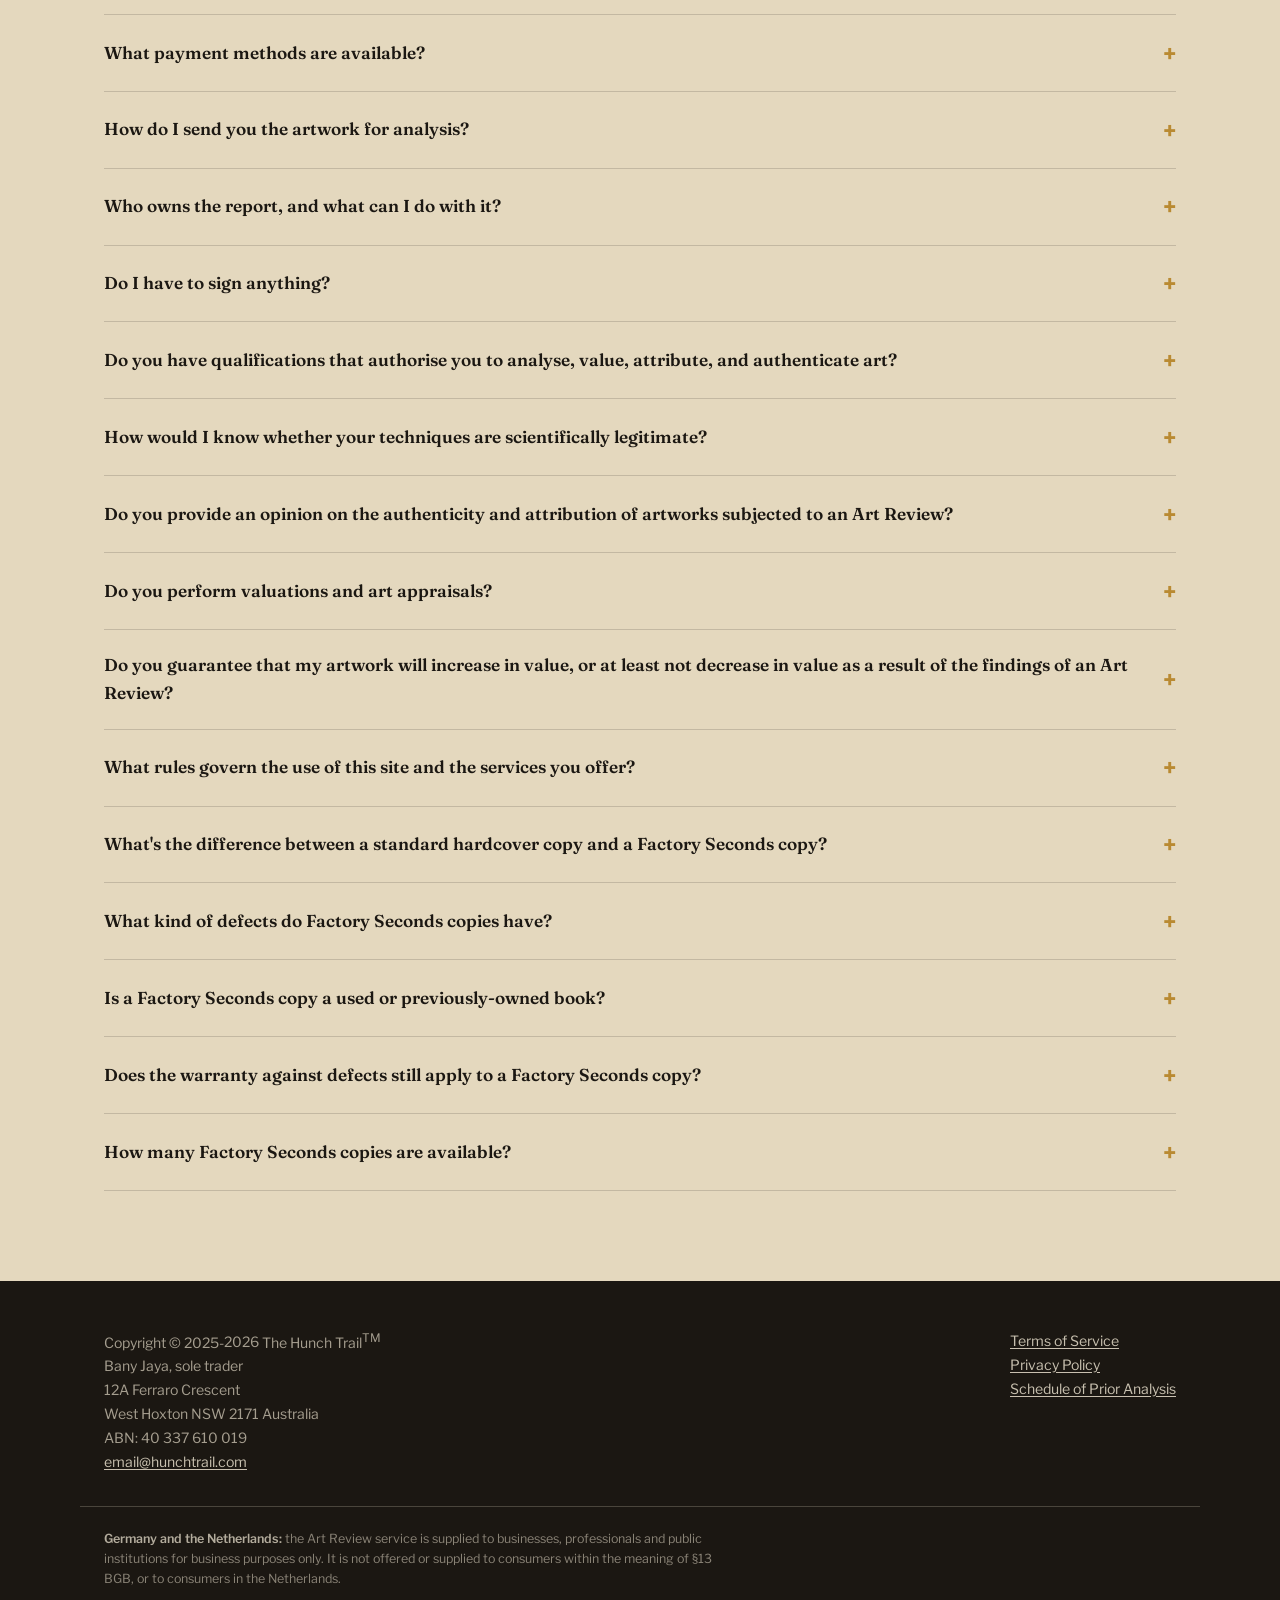
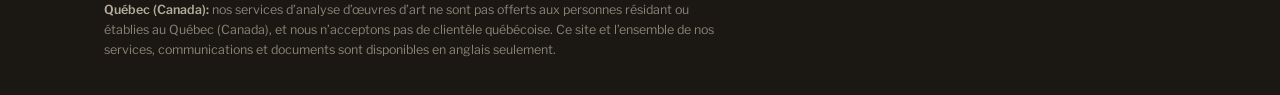
==== commit ea1bc64a: "Update index.html" ====
--- a/index.html
+++ b/index.html
@@ -502,7 +502,7 @@
 	============================================================ -->
 	<section id="hero">
 		<div class="wrap">
-			<p class="eyebrow">Independent Art Research · Entertainment and Education</p>
+			<p class="eyebrow">Independent Art Research, Education & Entertainment</p>
 			<h1>Uncovering Secrets in Famous Artworks</h1>
 			<p class="lede">For the past few years, I've privately catalogued what I believe are details that master painters and sculptors concealed in plain sight in their art. Most art scholars would treat the same marks as accidents of paint or perception, and they are often right. If you own or are thinking about buying a piece of fine art, an Art Review is a documented search for what might be hidden in yours. It is an opinion, not a valuation, authentication or attribution, and I make no claim it will affect what your piece is worth. I've even hidden clues to details I believe I have found in famous works of Christian art in the illustrations of my debut children's picture book titled, <i>Nicky's Secret: A Christmas Story</i>.</p>
 			<div class="hero-ctas">
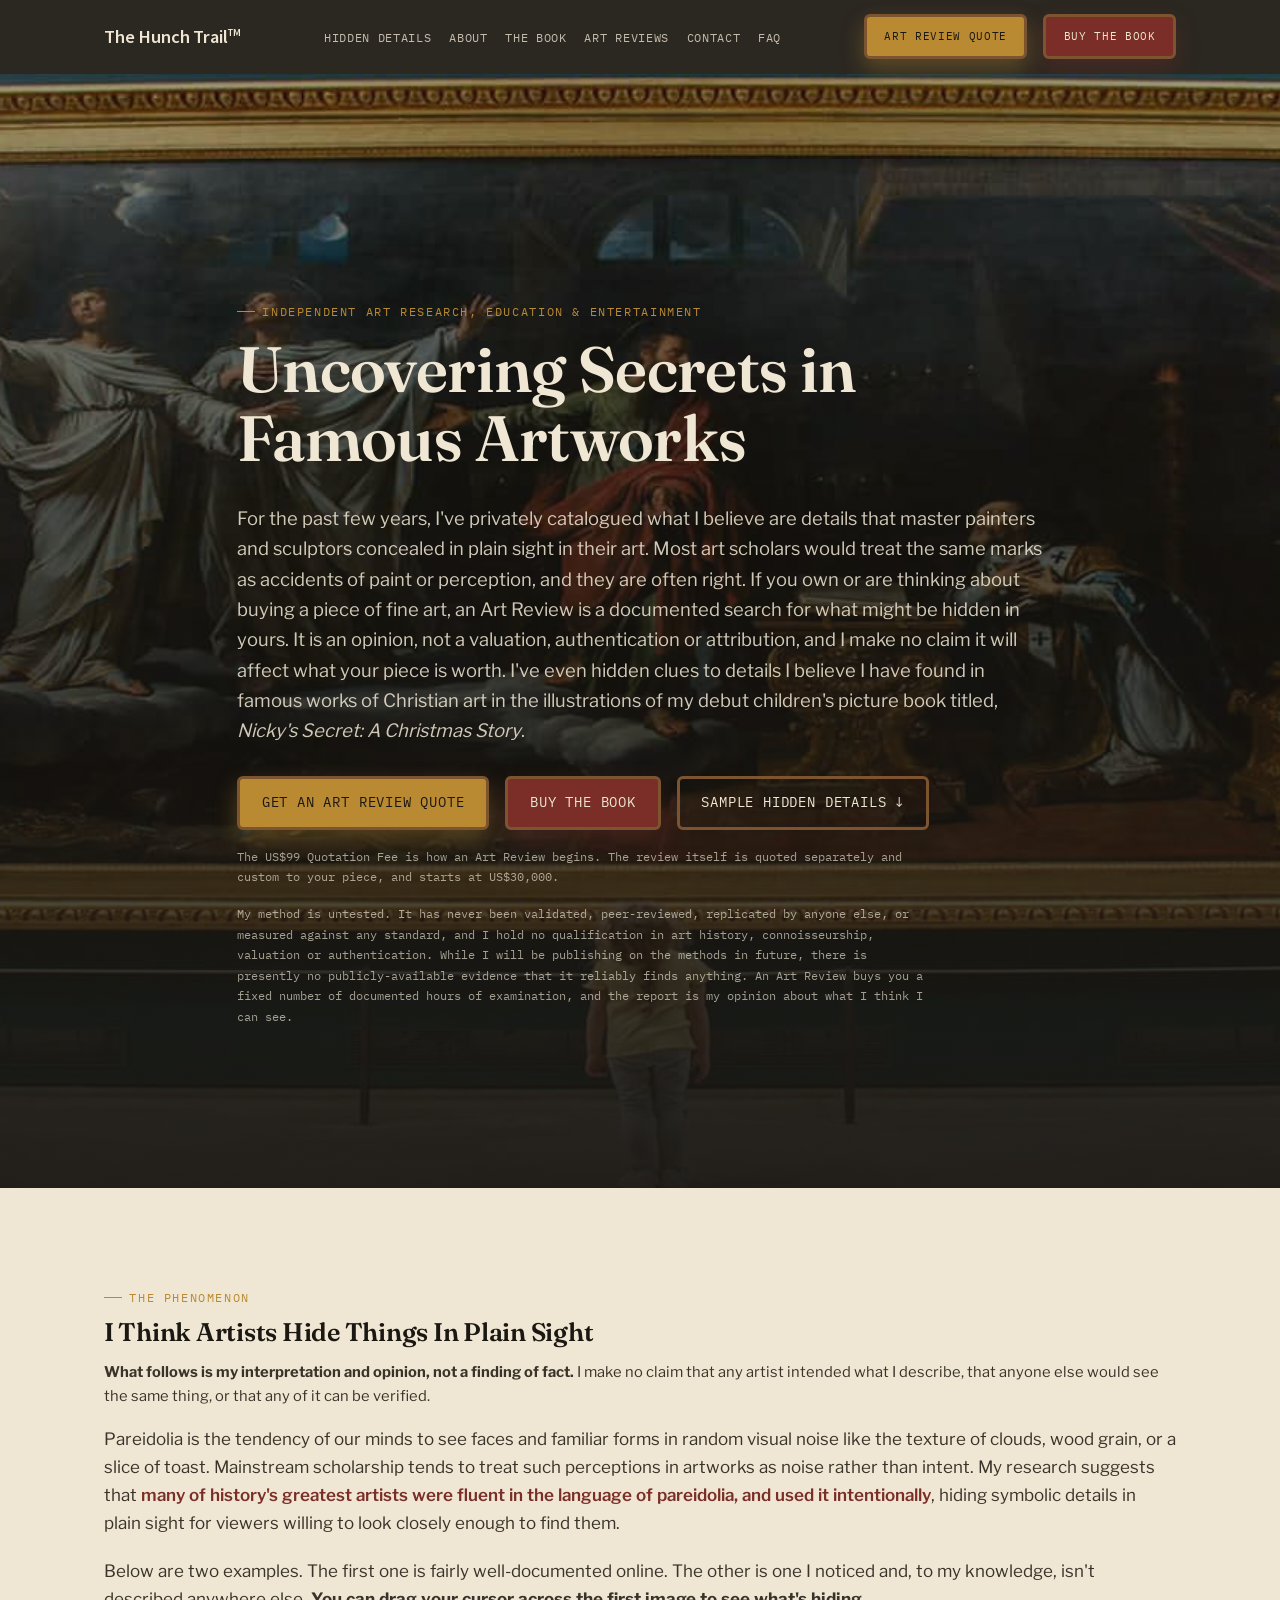
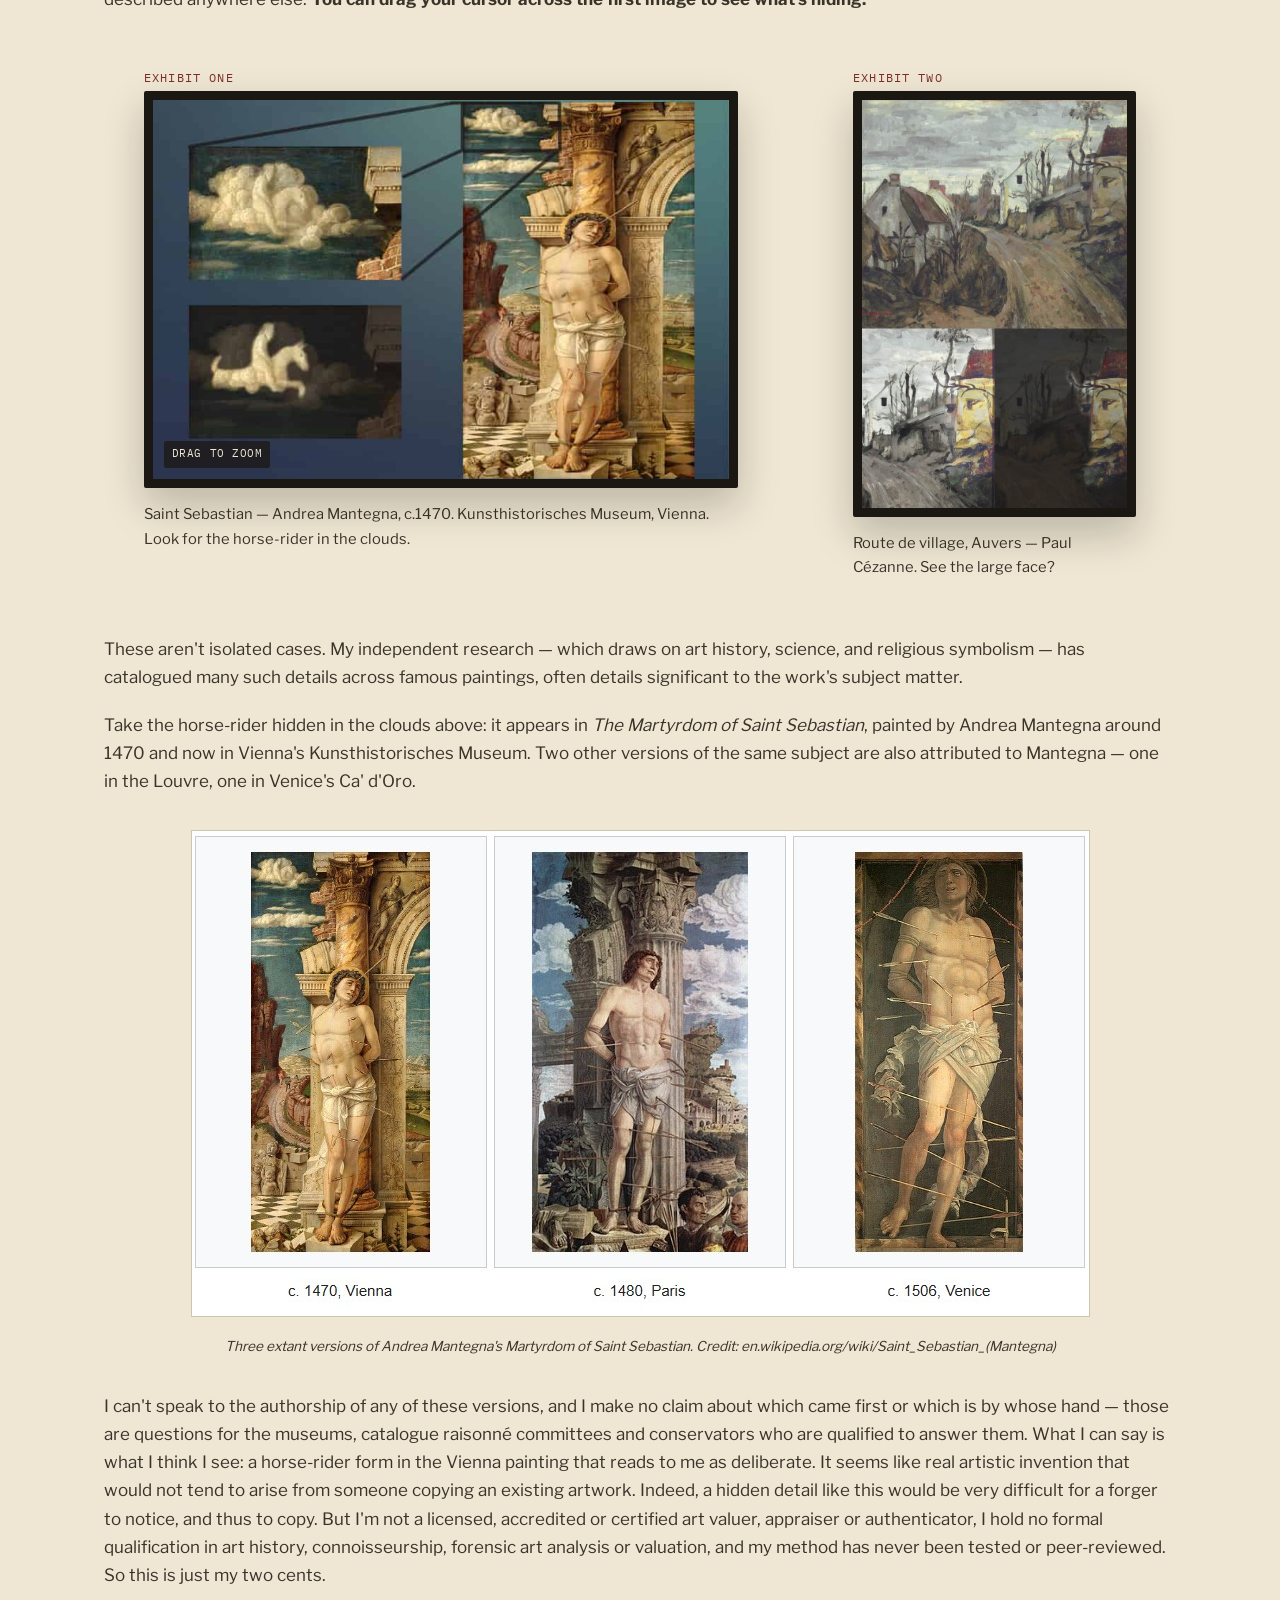
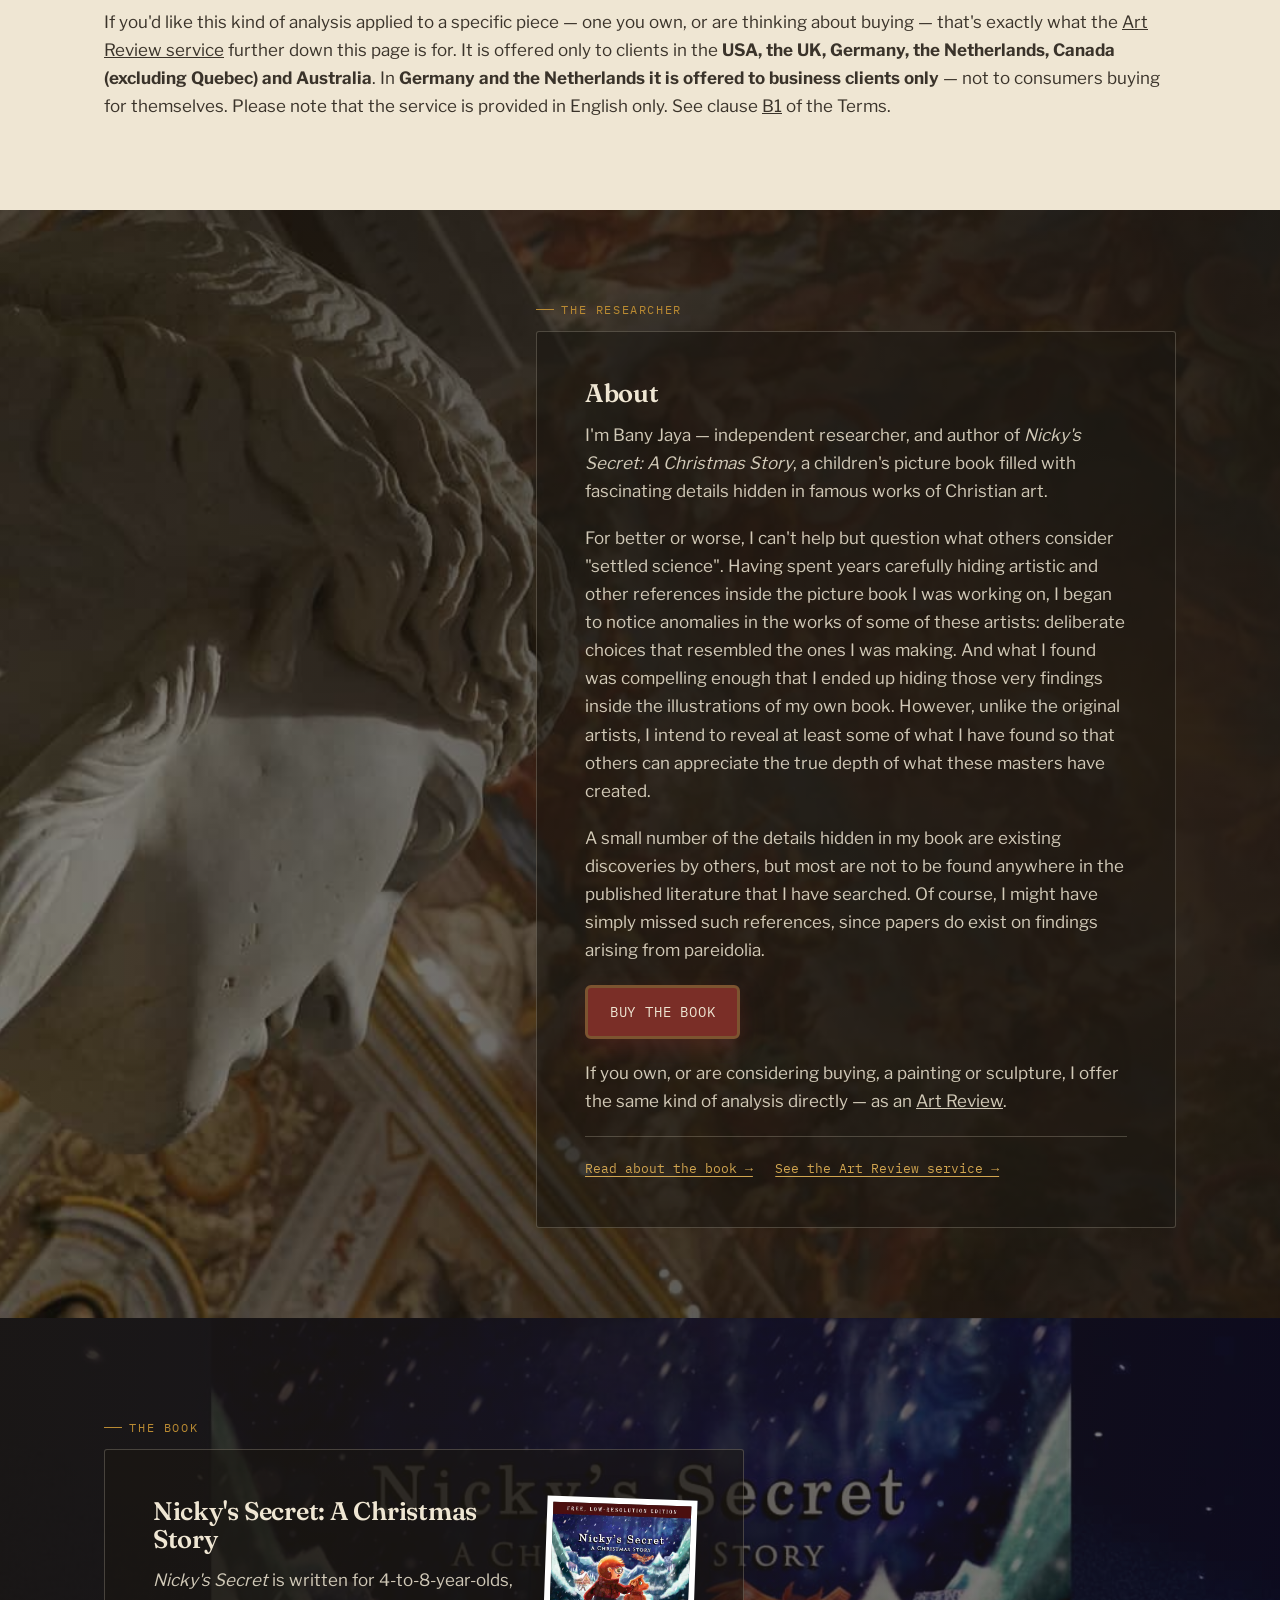
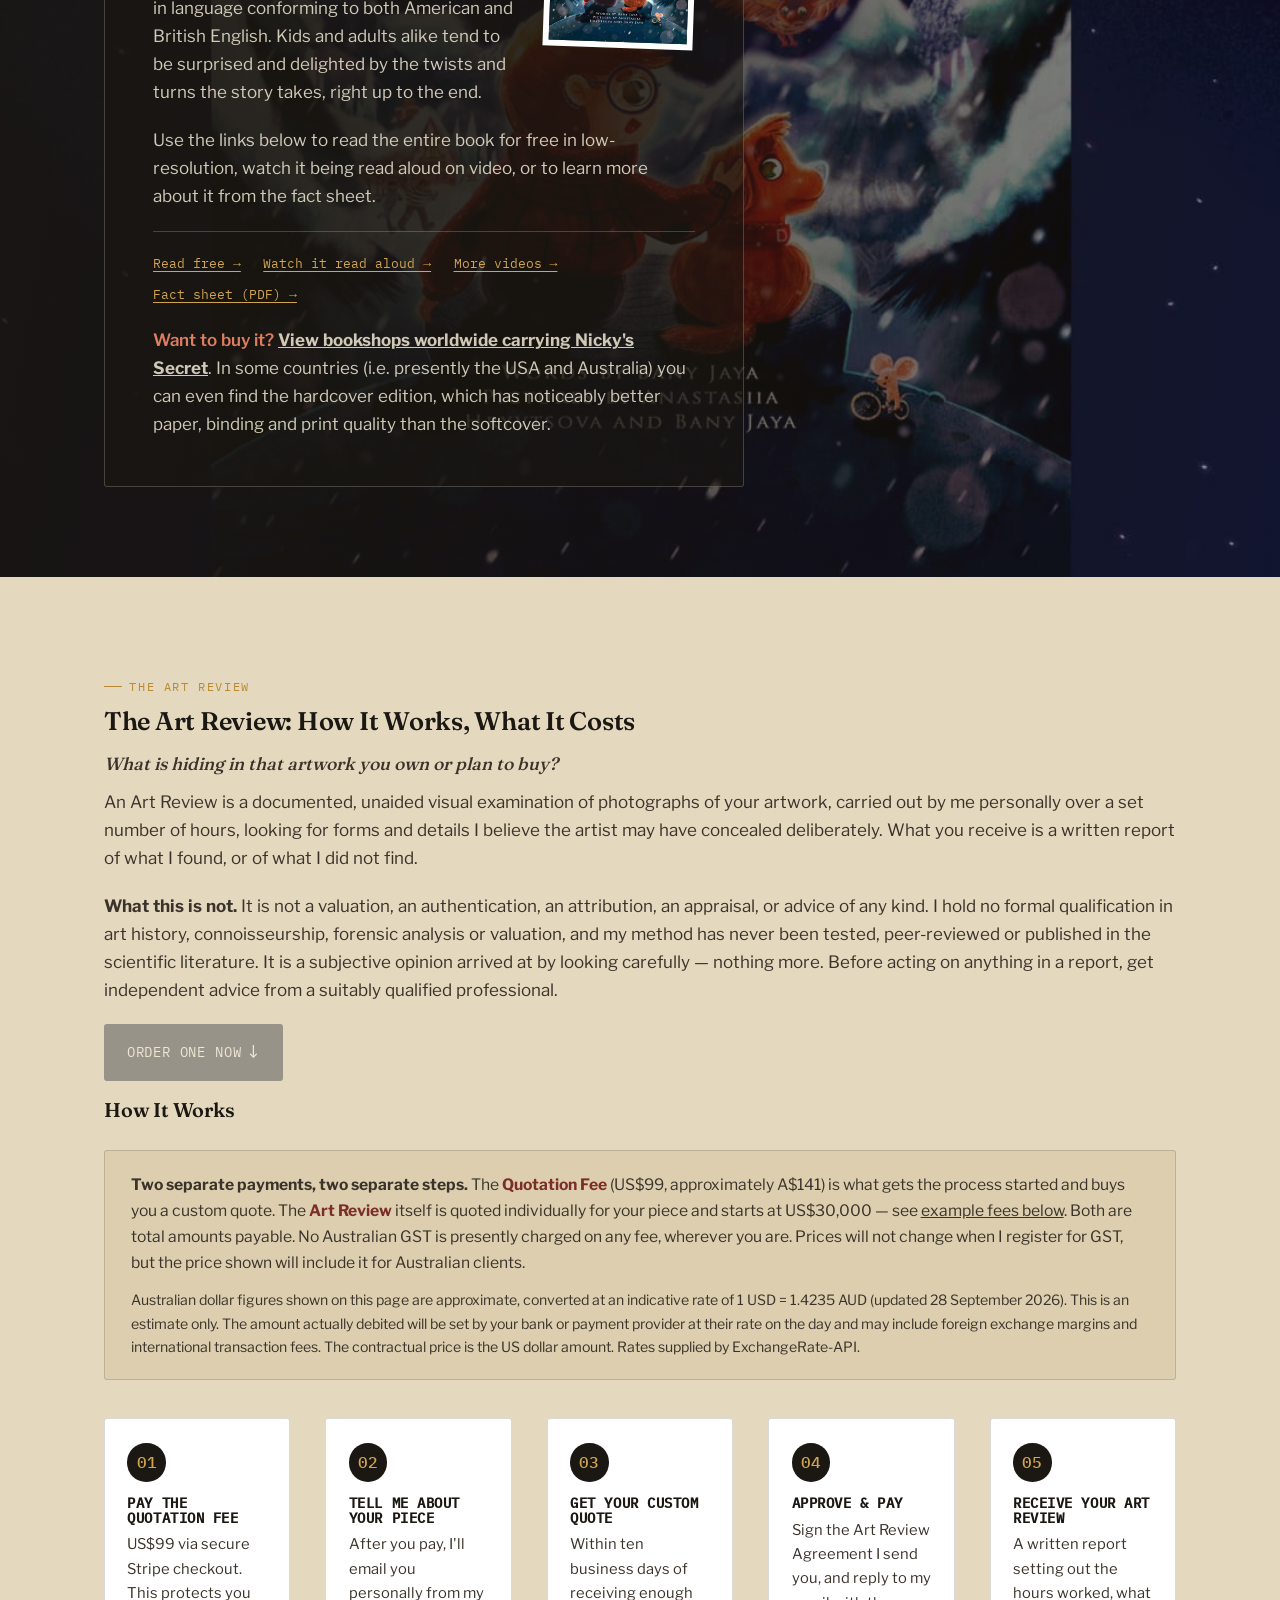
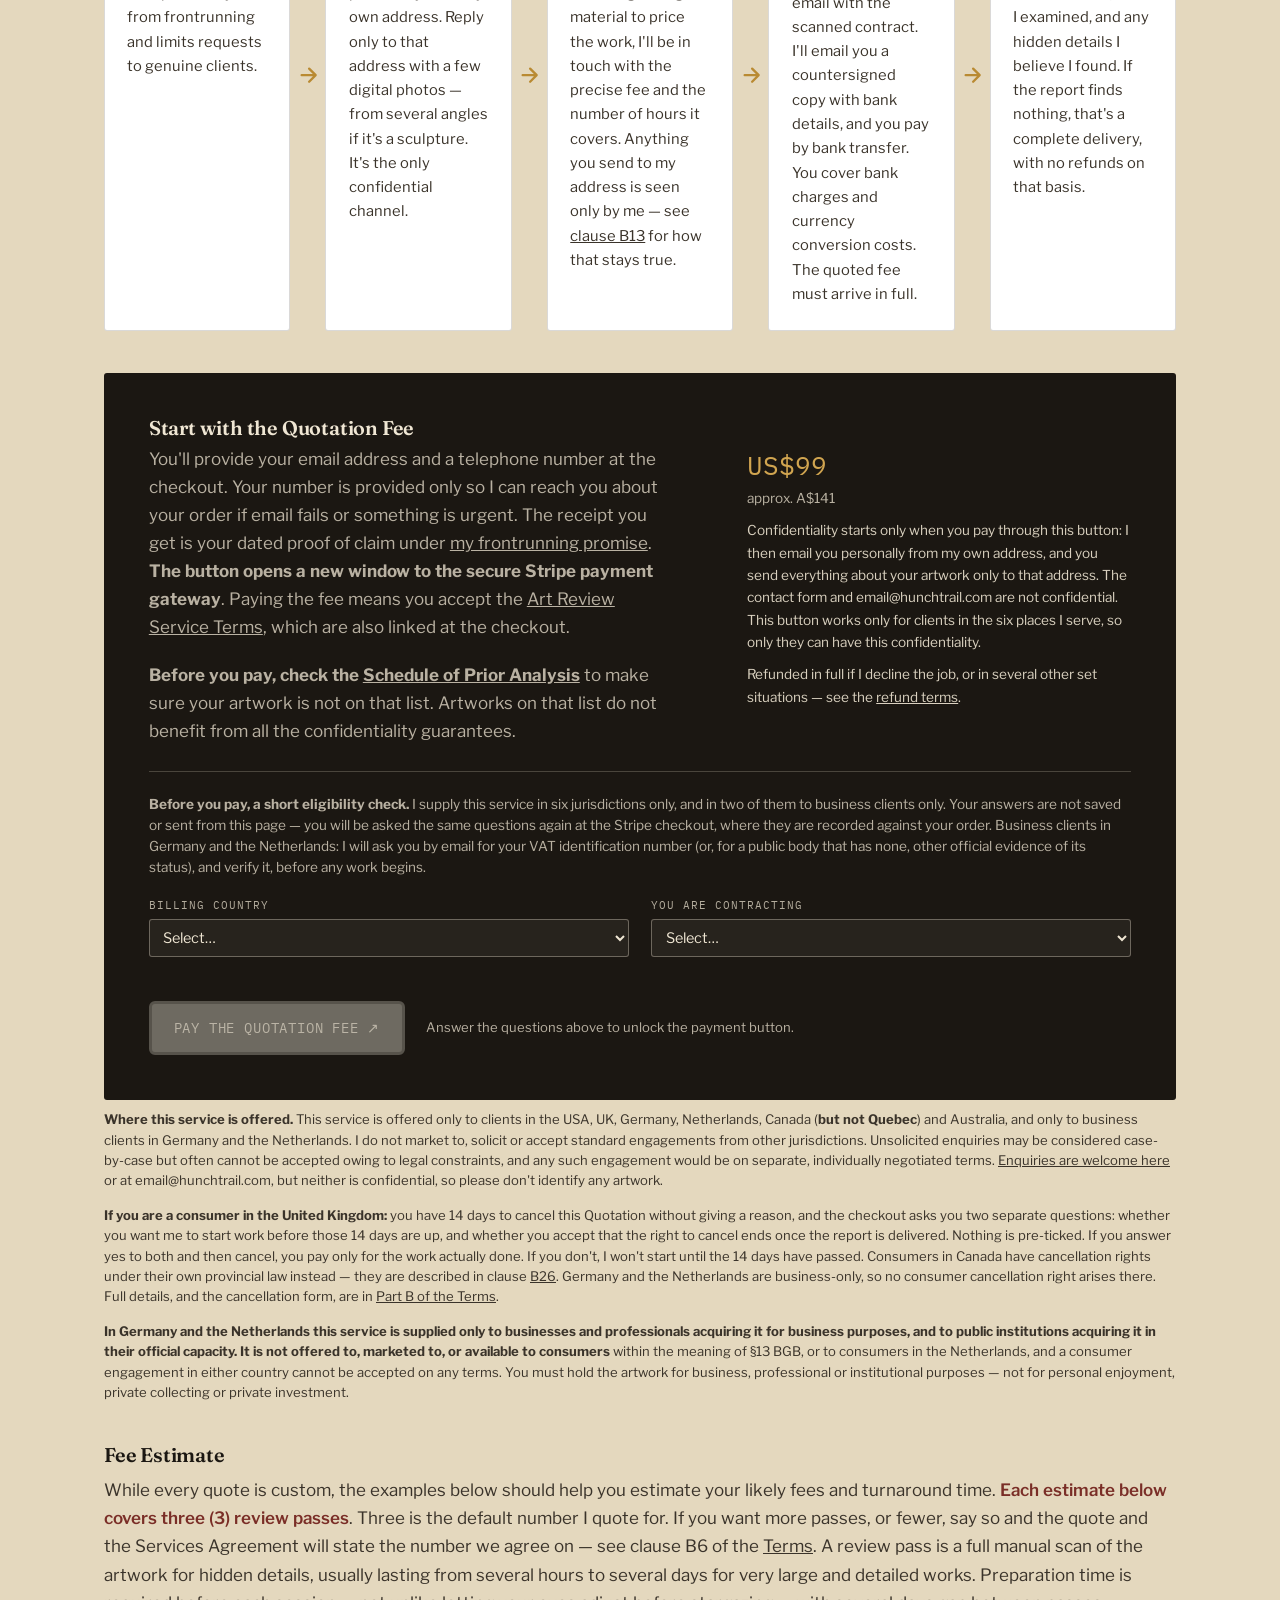
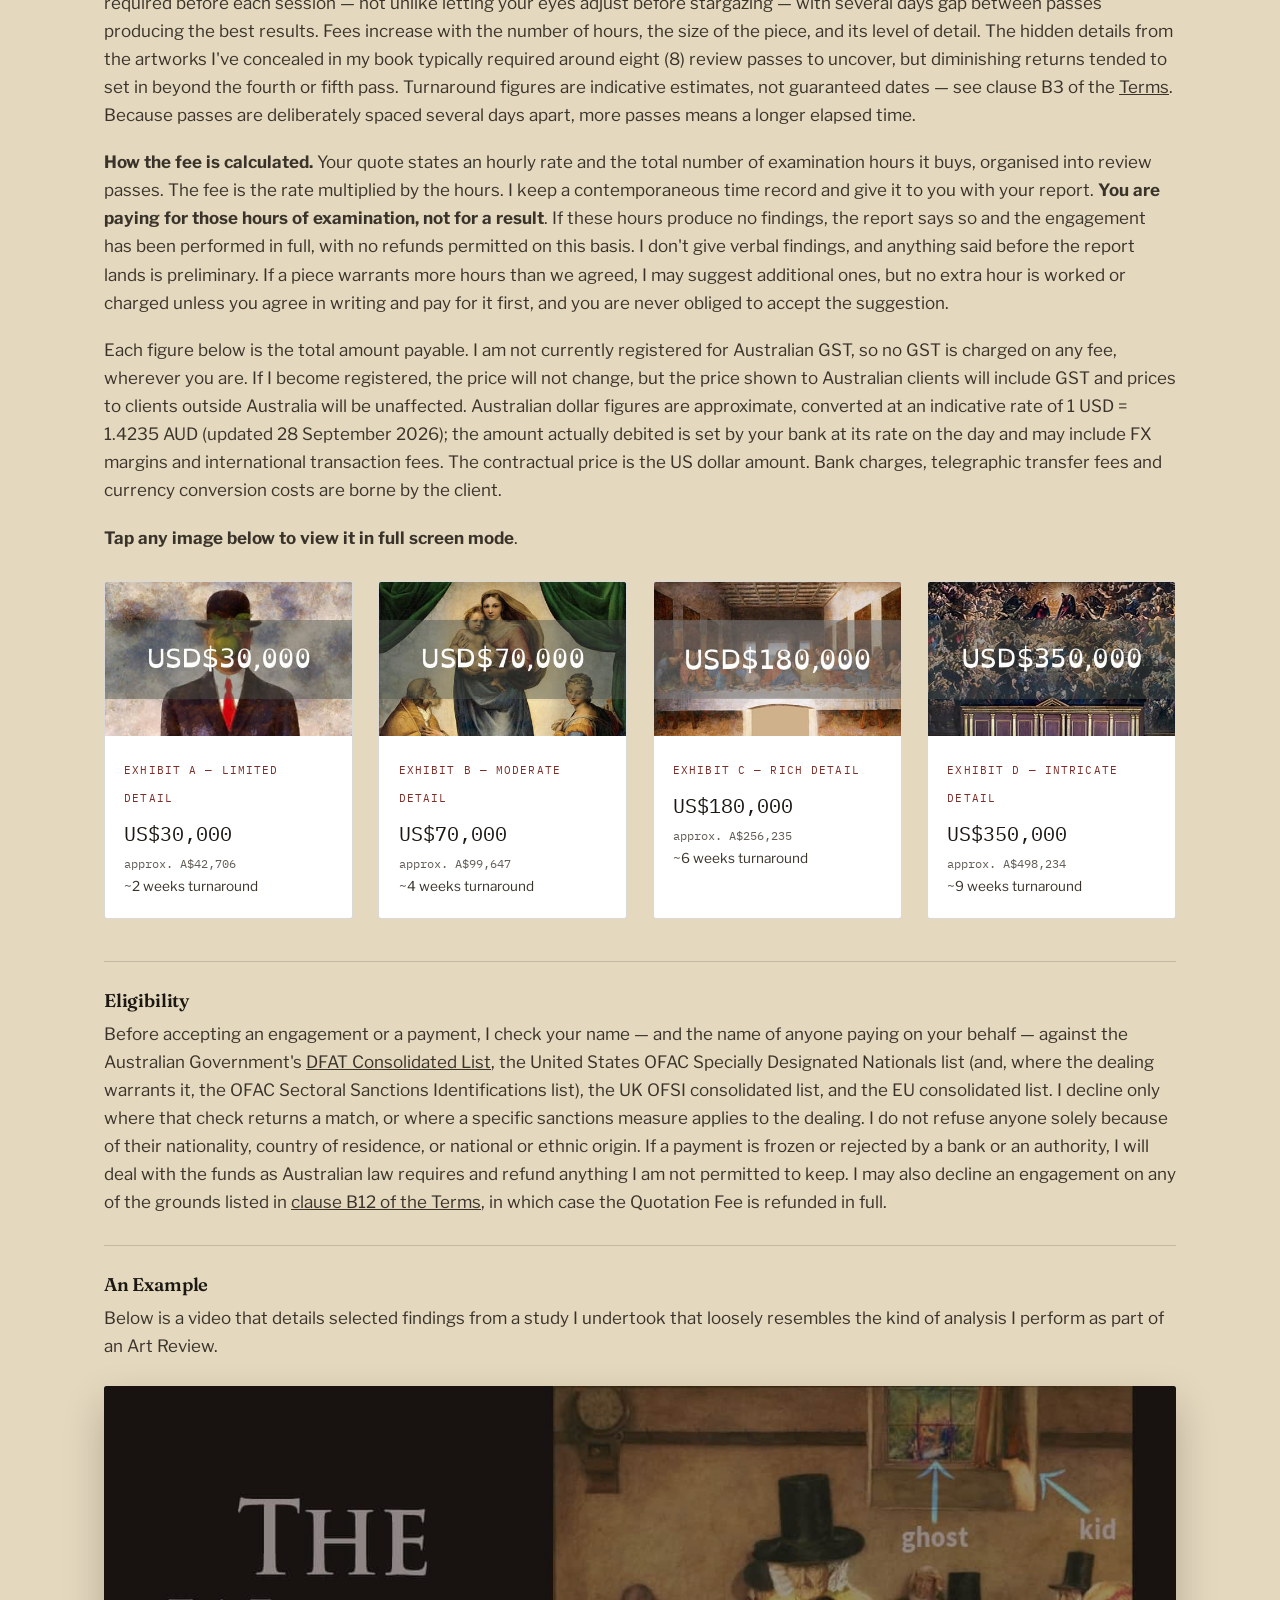
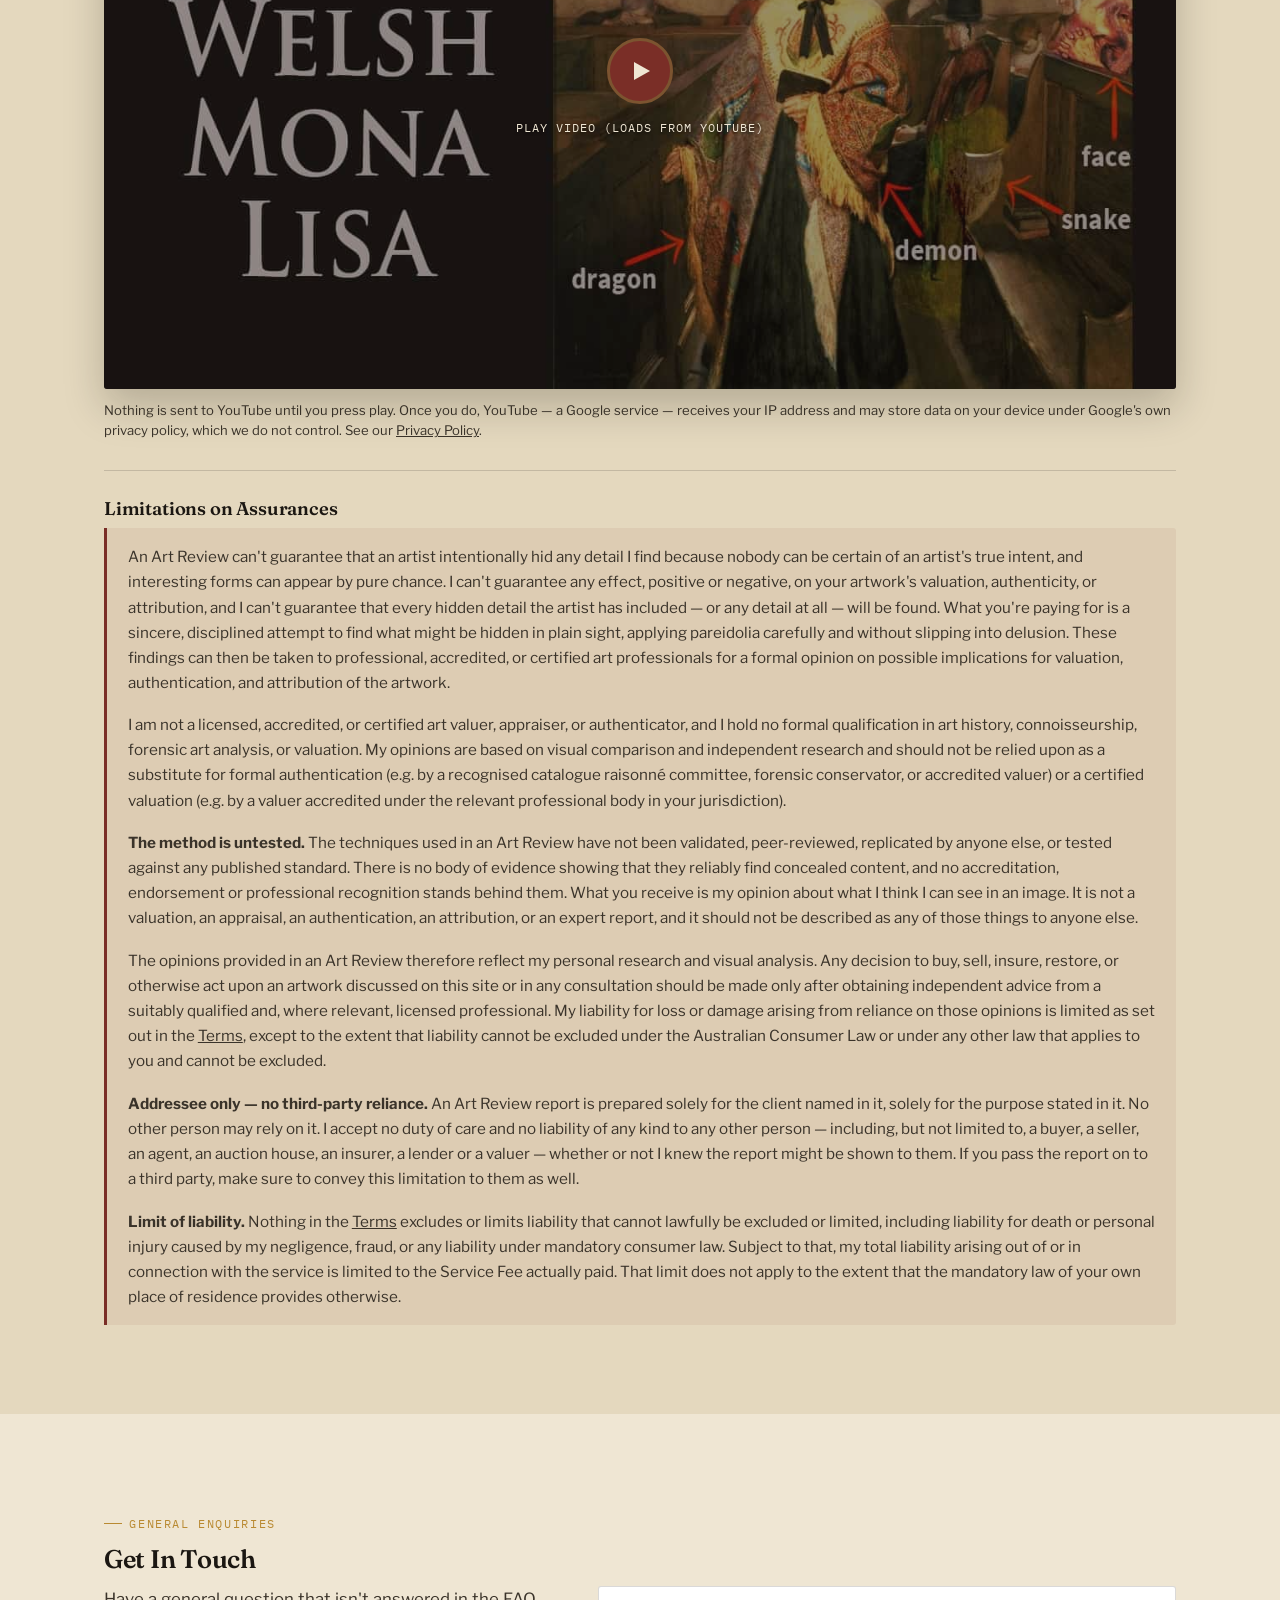
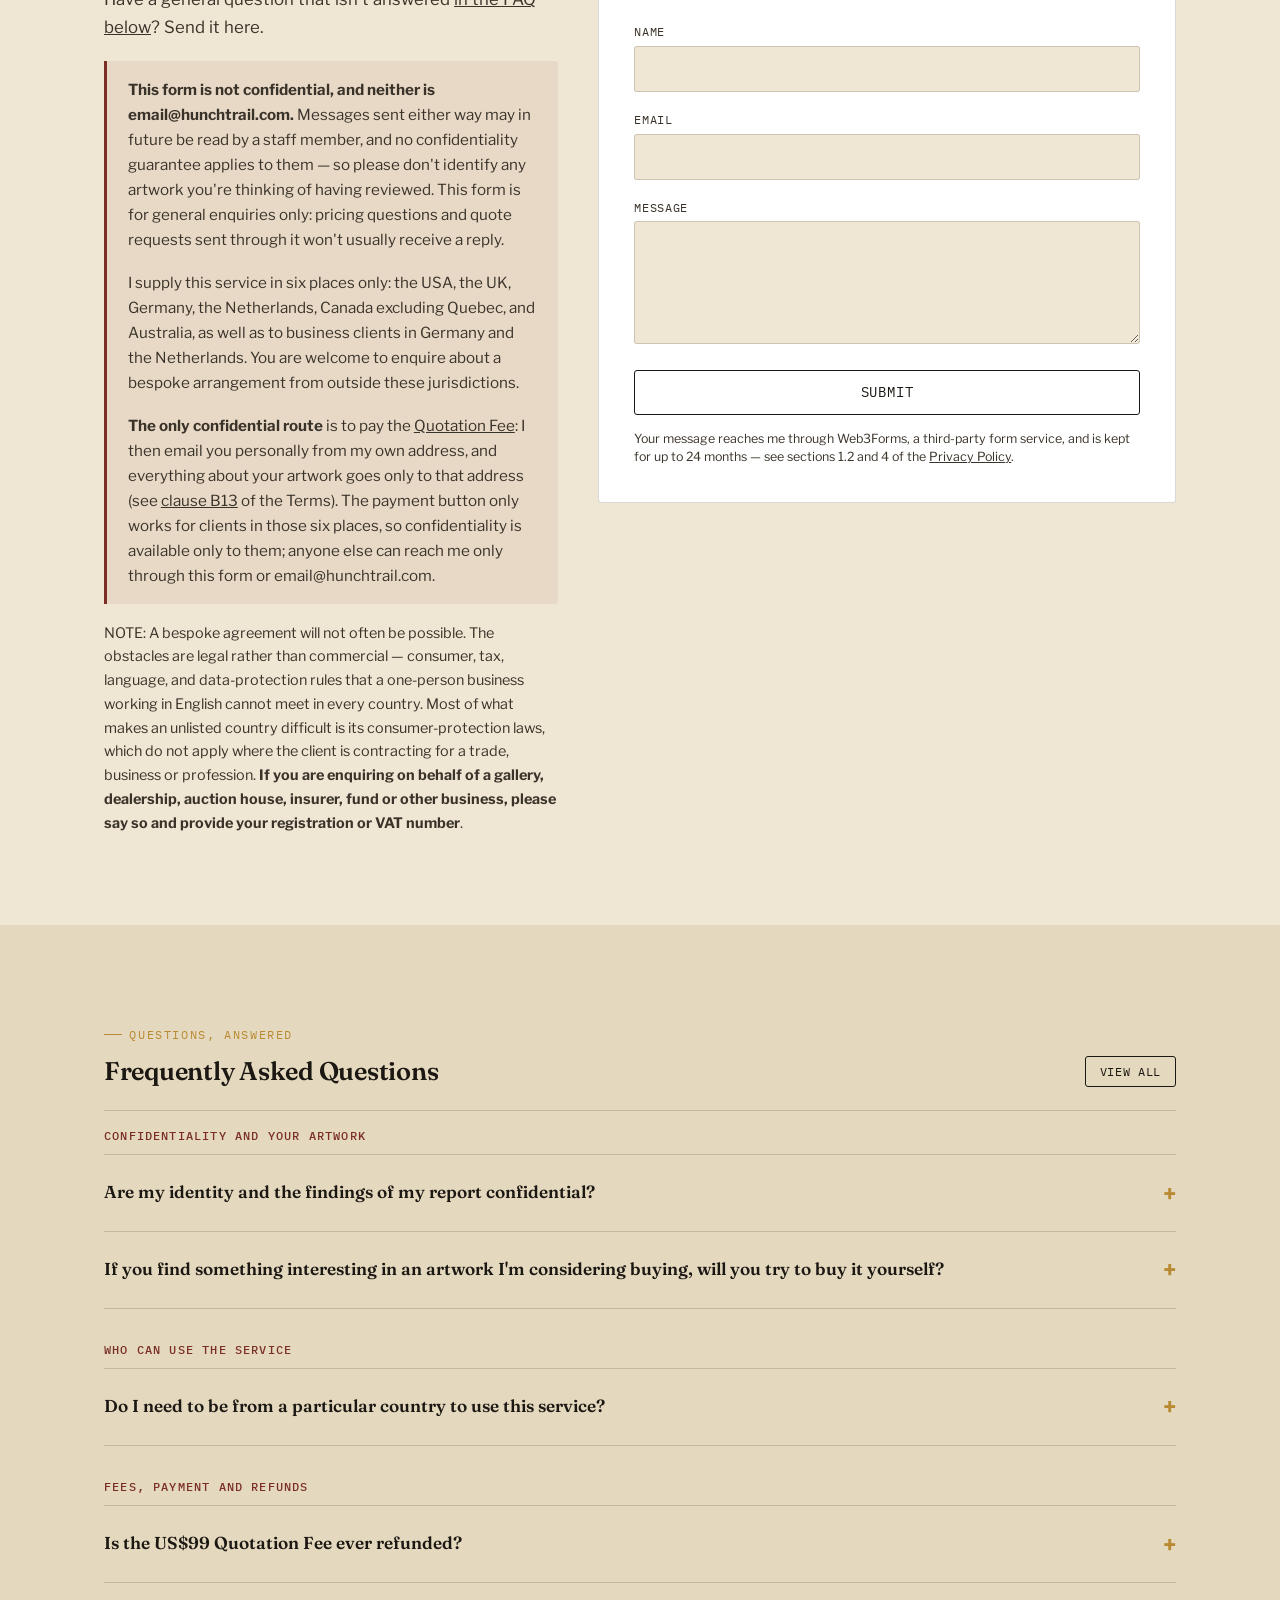
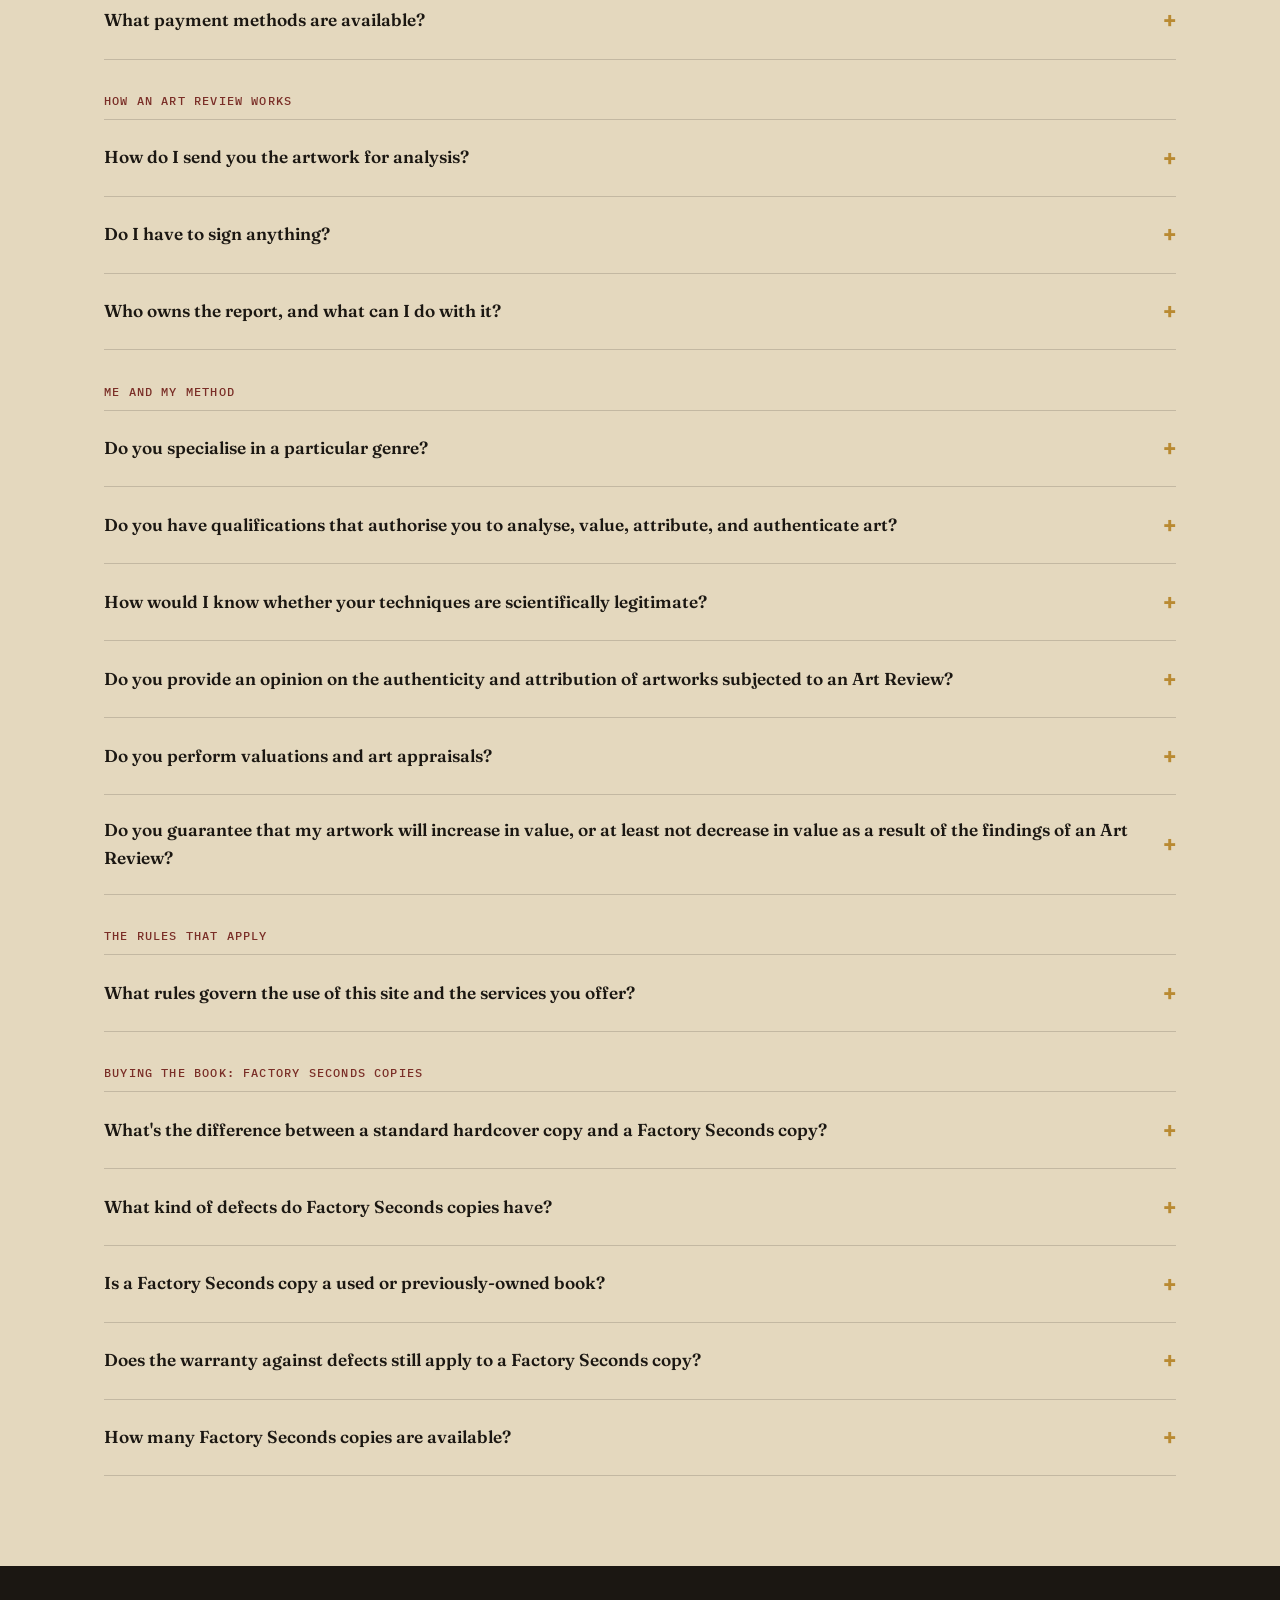
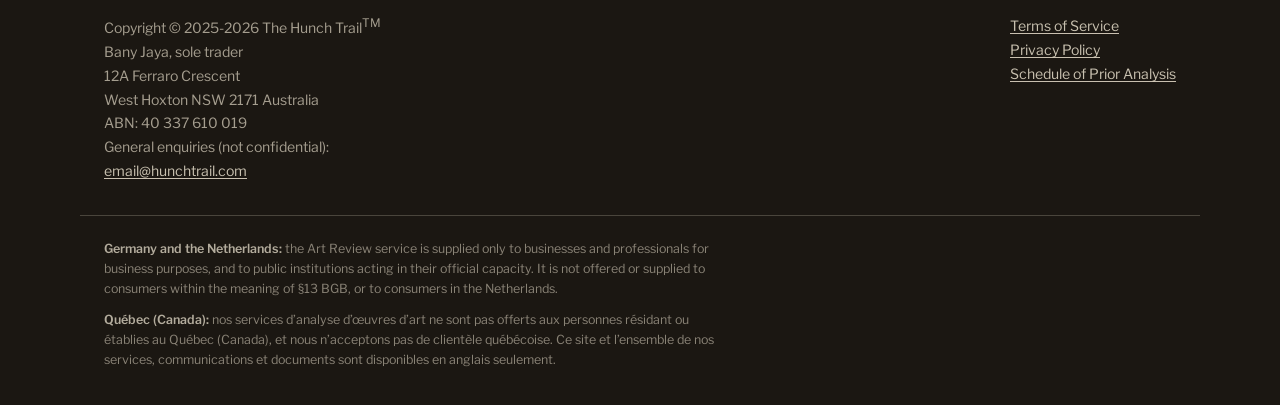
==== commit feb0356f: "Add files via upload" ====
--- a/index.html
+++ b/index.html
@@ -135,7 +135,12 @@
 }
 .proof-item figcaption{margin-top:.9rem;font-size:.92rem;color:var(--ink-soft);}
 .proof-item .exhibit-tag{display:block;font-family:var(--font-mono);font-size:.72rem;letter-spacing:.1em;text-transform:uppercase;color:var(--oxblood);margin-bottom:.35em;}
-.loupe-frame{position:relative;overflow:hidden;border:9px solid var(--ink);border-radius:2px;box-shadow:var(--shadow);background:#000;touch-action:none;}
+.loupe-frame{position:relative;overflow:hidden;border:9px solid var(--ink);border-radius:2px;box-shadow:var(--shadow);background:#000;}
+/* Only a frame with a working zoom lens (.loupe-active) captures touch
+   gestures. On any other frame (Exhibit Two has no lens) a finger must
+   still scroll the page — touch-action:none there used to trap phone
+   visitors on a picture that fills half their screen. */
+.loupe-frame.loupe-active{touch-action:none;}
 .loupe-frame img{width:100%;height:100%;object-fit:cover;user-select:none;-webkit-user-drag:none;}
 .loupe-active:hover{cursor:none;}
 @media (hover:none){ .loupe-frame:hover{cursor:default;} }
@@ -253,13 +258,15 @@
    stacks the two columns deliberately (see the media query lower down),
    so this only governs the desktop case. */
 .cta-copy{flex:1 1 320px;min-width:0;}
-/* flex-shrink stays on (unlike a flat 0 0 auto) and min-width:0 lets the
-   box itself shrink below its natural ~436px on narrow viewports — the
-   button's own white-space:nowrap stops its text from wrapping, so the
-   floor is the button's width, not the column's. Without this, cta-buy
-   held its full desktop width below 640px and ran off the right edge of
-   the screen on a phone. */
-.cta-buy{flex:0 1 auto;min-width:0;text-align:right;}
+/* 27 September 2026: the payment button has moved out of this column to
+   the end of the eligibility gate (see .cta-pay), so the column now holds
+   only the price and two short notes. Without the button's nowrap width to
+   size it, "auto" would stretch the column to its longest sentence and push
+   it onto a row of its own; a 24rem basis keeps it beside the text column
+   on desktop and lets it stack underneath on phones. Its small print is
+   left-aligned: several lines of right-aligned text read as ragged, on
+   phones especially. */
+.cta-buy{flex:0 1 24rem;min-width:0;}
 /* Item 5: on the smallest phone screens there isn't quite enough room for
    the button's full label plus arrow glyph on one line at full size, which
    otherwise wraps the arrow onto its own line and inflates the box height.
@@ -380,7 +387,17 @@
 .cta-gate-msg a{color:var(--gold-light);}
 /* Shown only when JavaScript is unavailable, in place of a button that
    deliberately cannot work without it. */
-.cta-noscript{font-size:.82rem;line-height:1.55;margin:.7rem 0 0;text-align:left;color:rgba(239,230,211,0.85);}
+/* ---------- Payment row, after the gate ----------
+   The button used to sit in the price column above the gate, so a
+   visitor answered the questions and then had to scroll back up to
+   pay. It now comes last, in reading order: questions, tick box,
+   button. The status line beside it says what is still needed, and
+   turns gold once the button is live. order:4 keeps it after the gate
+   (order:3) on every screen width. */
+.cta-pay{flex:1 1 100%;order:4;min-width:0;display:flex;flex-wrap:wrap;align-items:center;gap:.7rem 1.3rem;}
+.cta-pay-status{font-size:.82rem;line-height:1.5;margin:0;color:var(--oxblood-bright);}
+.cta-pay-status.is-ready{color:var(--gold-light);}
+.cta-noscript{flex-basis:100%;font-size:.82rem;line-height:1.55;margin:0;text-align:left;color:rgba(239,230,211,0.85);}
 .cta-noscript a{color:var(--gold-light);}
 @media (max-width:640px){
 	.cta-gate-field{flex-basis:100%;}
@@ -458,6 +475,11 @@
 .faq-toggle-all{font-size:.72rem;padding:.6em 1.2em;}
 
 .faq-list{border-top:1px solid var(--line);}
+/* FAQ questions are grouped by theme. Each group heading sits on the
+   list's own dividing lines, so the list still reads as one column of
+   rules with a small label above each run of questions. */
+.faq-group{font-family:var(--font-mono);font-size:.74rem;font-weight:500;letter-spacing:.1em;text-transform:uppercase;color:var(--oxblood);margin:2.2rem 0 0;padding-bottom:.7rem;border-bottom:1px solid var(--line);}
+.faq-group:first-child{margin-top:1.2rem;}
 .faq-item{border-bottom:1px solid var(--line);}
 .faq-item summary{cursor:pointer;list-style:none;padding:1.3rem 0;font-family:var(--font-display);font-size:1.08rem;font-weight:600;color:var(--ink);display:flex;justify-content:space-between;align-items:center;gap:1rem;}
 .faq-item summary::-webkit-details-marker{display:none;}
@@ -633,7 +655,7 @@
 
 			<div class="price-note reveal">
 				<b>Two separate payments, two separate steps.</b> The <strong>Quotation Fee</strong> (US$99, approximately A$141) is what gets the process started and buys you a custom quote. The <strong>Art Review</strong> itself is quoted individually for your piece and starts at US$30,000 — see <a href="#fee_estimate">example fees below</a>. Both are total amounts payable. No Australian GST is presently charged on any fee, wherever you are. Prices will not change when I register for GST, but the price shown will include it for Australian clients.
-				<p style="margin-top:.8rem;font-size:.9em;">Australian dollar figures shown on this page are approximate, converted at an indicative rate of 1 USD = 1.4255 AUD (updated 25 September 2026). This is an estimate only. The amount actually debited will be set by your bank or payment provider at their rate on the day and may include foreign exchange margins and international transaction fees. The contractual price is the US dollar amount. Rates supplied by ExchangeRate-API.</p>
+				<p style="margin-top:.8rem;font-size:.9em;">Australian dollar figures shown on this page are approximate, converted at an indicative rate of 1 USD = 1.4235 AUD (updated 28 September 2026). This is an estimate only. The amount actually debited will be set by your bank or payment provider at their rate on the day and may include foreign exchange margins and international transaction fees. The contractual price is the US dollar amount. Rates supplied by ExchangeRate-API.</p>
 			</div>
 
 			<div class="steps reveal">
@@ -646,19 +668,19 @@
 				<div class="step">
 					<div class="step-num">02</div>
 					<h4>Tell me about your piece</h4>
-					<p>I'll ask you to send me a few digital photos — from several angles if it's a sculpture.</p>
+					<p>After you pay, I'll email you personally from my own address. Reply only to that address with a few digital photos — from several angles if it's a sculpture. It's the only confidential channel.</p>
 				</div>
 				<div class="step-arrow" aria-hidden="true"><svg viewBox="0 0 24 24" fill="none" stroke="currentColor" stroke-width="2.5" stroke-linecap="round" stroke-linejoin="round"><path d="M5 12h14M13 5l7 7-7 7"/></svg></div>
 				<div class="step">
 					<div class="step-num">03</div>
 					<h4>Get your custom quote</h4>
-					<p>Within ten business days of receiving enough material to price the work, I'll be in touch with the precise fee and the number of hours it covers. Anything you send me as part of an Art Review is seen only by me — see <a href="terms.html#b13">clause B13</a> for how that stays true.</p>
+					<p>Within ten business days of receiving enough material to price the work, I'll be in touch with the precise fee and the number of hours it covers. Anything you send to my address is seen only by me — see <a href="terms.html#b13">clause B13</a> for how that stays true.</p>
 				</div>
 				<div class="step-arrow" aria-hidden="true"><svg viewBox="0 0 24 24" fill="none" stroke="currentColor" stroke-width="2.5" stroke-linecap="round" stroke-linejoin="round"><path d="M5 12h14M13 5l7 7-7 7"/></svg></div>
 				<div class="step">
 					<div class="step-num">04</div>
 					<h4>Approve &amp; pay</h4>
-					<p>Sign the Art Review Agreement I send you, and email me the scanned contract. I'll email you a countersigned copy with bank details, and you pay by bank transfer. You cover bank charges and currency conversion costs. The quoted fee must arrive in full.</p>
+					<p>Sign the Art Review Agreement I send you, and reply to my email with the scanned contract. I'll email you a countersigned copy with bank details, and you pay by bank transfer. You cover bank charges and currency conversion costs. The quoted fee must arrive in full.</p>
 				</div>
 				<div class="step-arrow" aria-hidden="true"><svg viewBox="0 0 24 24" fill="none" stroke="currentColor" stroke-width="2.5" stroke-linecap="round" stroke-linejoin="round"><path d="M5 12h14M13 5l7 7-7 7"/></svg></div>
 				<div class="step">
@@ -677,30 +699,18 @@
 				<div class="cta-buy">
 					<div class="price">US$99</div>
 					<div style="font-size:.8em;opacity:.75;margin-bottom:.6rem;">approx. A$141</div>
-					<div style="font-size:.8em;opacity:.9;margin-bottom:.6rem;">The only way I can provide confidentiality guarantees for an Art Review is via your payment of the quotation fee via this button, because your details submitted through this process will go directly and only to me, Bany Jaya.</div>
+					<div style="font-size:.8em;opacity:.9;margin-bottom:.6rem;">Confidentiality starts only when you pay through this button: I then email you personally from my own address, and you send everything about your artwork only to that address. The contact form and email@hunchtrail.com are not confidential. This button works only for clients in the six places I serve, so only they can have this confidentiality.</div>
 					<div style="font-size:.8em;opacity:.9;margin-bottom:.6rem;">Refunded in full if I decline the job, or in several other set situations — see the <a href="terms.html#b4">refund terms</a>.</div>
-					<!-- FAIL CLOSED: the Stripe URL is held in data-href, not href, and is
-					     promoted to a real href by the eligibility gate below only once
-					     every answer is acceptable. With JavaScript off or blocked the
-					     button is inert and no payment can be made — deliberate, so that
-					     nobody can reach the checkout without passing the gate. The
-					     is-locked class ships in the markup so the button renders greyed
-					     from the first paint rather than flashing enabled. -->
-					<a data-href="https://buy.stripe.com/fZu9AV1lqg6zbwW9Pk38400" target="_blank" rel="noopener" class="btn btn-primary is-locked" id="payQuotationFee" aria-disabled="true" aria-describedby="gateMessage">Pay the Quotation Fee ↗</a>
-					<div style="font-size:.8em;color:var(--oxblood-bright);margin-bottom:.6rem;">Please complete the below dropdowns to access the payment button</div>
-					<noscript>
-						<p class="cta-noscript">The payment button needs JavaScript, because the eligibility questions below have to be answered before a payment can be accepted. Please enable JavaScript for this page, or <a href="#contact">send me an enquiry</a> and I will arrange payment another way.</p>
-					</noscript>
 				</div>
 
 				<!-- ELIGIBILITY GATE ------------------------------------------
-				     The payment button above stays locked until this block is completed.
+				     The payment button below stays locked until this block is completed.
 				     Nothing here is stored or transmitted; the answers exist
 				     to stop an ineligible payment being made, and are given
 				     again as Stripe checkout fields so there is a record.
 				     -------------------------------------------------------- -->
 				<div class="cta-gate" id="eligibilityGate">
-					<p class="cta-gate-intro"><b>Before you pay, a short eligibility check.</b> I supply this service in six jurisdictions only, and in two of them to business clients only. Your answers are not saved or sent from this page — you will be asked the same questions again at the Stripe checkout, where they are recorded against your order. Business clients in Germany and the Netherlands: I will ask you by email for your VAT identification number, and verify it, before any work begins.</p>
+					<p class="cta-gate-intro"><b>Before you pay, a short eligibility check.</b> I supply this service in six jurisdictions only, and in two of them to business clients only. Your answers are not saved or sent from this page — you will be asked the same questions again at the Stripe checkout, where they are recorded against your order. Business clients in Germany and the Netherlands: I will ask you by email for your VAT identification number (or, for a public body that has none, other official evidence of its status), and verify it, before any work begins.</p>
 					<div class="cta-gate-row">
 						<div class="cta-gate-field">
 							<label for="gateCountry">Billing country</label>
@@ -738,8 +748,8 @@
 							<label for="gateCapacity">You are contracting</label>
 							<select id="gateCapacity">
 								<option value="">Select…</option>
-								<option value="consumer">As a consumer — for myself</option>
-								<option value="business">As a business — for my trade or profession</option>
+								<option value="consumer">Consumer — for myself</option>
+								<option value="business">Business — trade or profession</option>
 							</select>
 						</div>
 					</div>
@@ -749,10 +759,25 @@
 					</div>
 					<p class="cta-gate-msg" id="gateMessage" role="status" hidden></p>
 				</div>
+
+				<div class="cta-pay">
+					<!-- FAIL CLOSED: the Stripe URL is held in data-href, not href, and is
+					     promoted to a real href by the eligibility gate above only once
+					     every answer is acceptable. With JavaScript off or blocked the
+					     button is inert and no payment can be made — deliberate, so that
+					     nobody can reach the checkout without passing the gate. The
+					     is-locked class ships in the markup so the button renders greyed
+					     from the first paint rather than flashing enabled. -->
+					<a data-href="https://buy.stripe.com/fZu9AV1lqg6zbwW9Pk38400" target="_blank" rel="noopener" class="btn btn-primary is-locked" id="payQuotationFee" aria-disabled="true" aria-describedby="payStatus gateMessage">Pay the Quotation Fee ↗</a>
+					<p class="cta-pay-status" id="payStatus" aria-live="polite">Answer the questions above to unlock the payment button.</p>
+					<noscript>
+						<p class="cta-noscript">The payment button needs JavaScript, because the eligibility questions above have to be answered before a payment can be accepted. Please enable JavaScript for this page, or open it in another browser — the payment button cannot work without it.</p>
+					</noscript>
+				</div>
 			</div>
-			<p class="cta-caption reveal"><b>Where this service is offered.</b> This service is offered only to clients in the USA, UK, Germany, Netherlands, Canada (<b>but not Quebec</b>) and Australia, and only to business clients in Germany and the Netherlands. I do not market to, solicit or accept standard engagements from other jurisdictions. Unsolicited enquiries may be considered case-by-case but often cannot be accepted owing to legal constraints, and any such engagement would be on separate, individually negotiated terms. <a href="#contact">Enquiries are welcome here</a>.</p>
+			<p class="cta-caption reveal"><b>Where this service is offered.</b> This service is offered only to clients in the USA, UK, Germany, Netherlands, Canada (<b>but not Quebec</b>) and Australia, and only to business clients in Germany and the Netherlands. I do not market to, solicit or accept standard engagements from other jurisdictions. Unsolicited enquiries may be considered case-by-case but often cannot be accepted owing to legal constraints, and any such engagement would be on separate, individually negotiated terms. <a href="#contact">Enquiries are welcome here</a> or at email@hunchtrail.com, but neither is confidential, so please don't identify any artwork.</p>
 			<p class="cta-caption reveal"><b>If you are a consumer in the United Kingdom:</b> you have 14 days to cancel this Quotation without giving a reason, and the checkout asks you two separate questions: whether you want me to start work before those 14 days are up, and whether you accept that the right to cancel ends once the report is delivered. Nothing is pre-ticked. If you answer yes to both and then cancel, you pay only for the work actually done. If you don't, I won't start until the 14 days have passed. Consumers in Canada have cancellation rights under their own provincial law instead &mdash; they are described in clause <a href="terms.html#b26">B26</a>. Germany and the Netherlands are business-only, so no consumer cancellation right arises there. Full details, and the cancellation form, are in <a href="terms.html#part-b">Part B of the Terms</a>.</p>
-			<p class="cta-caption reveal"><b>In Germany and the Netherlands this service is supplied only to businesses, professionals and public institutions acquiring it for business purposes. It is not offered to, marketed to, or available to consumers</b> within the meaning of &sect;13 BGB, or to consumers in the Netherlands, and a consumer engagement in either country cannot be accepted on any terms. You must hold the artwork for business, professional, institutional or investment purposes — not for personal enjoyment or private collecting.</p>
+			<p class="cta-caption reveal"><b>In Germany and the Netherlands this service is supplied only to businesses and professionals acquiring it for business purposes, and to public institutions acquiring it in their official capacity. It is not offered to, marketed to, or available to consumers</b> within the meaning of &sect;13 BGB, or to consumers in the Netherlands, and a consumer engagement in either country cannot be accepted on any terms. You must hold the artwork for business, professional or institutional purposes — not for personal enjoyment, private collecting or private investment.</p>
 
 			<br>
 
@@ -761,7 +786,7 @@
 
 			<p class="text-columns reveal"><b>How the fee is calculated.</b> Your quote states an hourly rate and the total number of examination hours it buys, organised into review passes. The fee is the rate multiplied by the hours. I keep a contemporaneous time record and give it to you with your report. <b>You are paying for those hours of examination, not for a result</b>. If these hours produce no findings, the report says so and the engagement has been performed in full, with no refunds permitted on this basis. I don't give verbal findings, and anything said before the report lands is preliminary. If a piece warrants more hours than we agreed, I may suggest additional ones, but no extra hour is worked or charged unless you agree in writing and pay for it first, and you are never obliged to accept the suggestion.</p>
 
-			<p class="text-columns reveal">Each figure below is the total amount payable. I am not currently registered for Australian GST, so no GST is charged on any fee, wherever you are. If I become registered, the price will not change, but the price shown to Australian clients will include GST and prices to clients outside Australia will be unaffected. Australian dollar figures are approximate, converted at an indicative rate of 1 USD = 1.4255 AUD (updated 25 September 2026); the amount actually debited is set by your bank at its rate on the day and may include FX margins and international transaction fees. The contractual price is the US dollar amount. Bank charges, telegraphic transfer fees and currency conversion costs are borne by the client.</p>
+			<p class="text-columns reveal">Each figure below is the total amount payable. I am not currently registered for Australian GST, so no GST is charged on any fee, wherever you are. If I become registered, the price will not change, but the price shown to Australian clients will include GST and prices to clients outside Australia will be unaffected. Australian dollar figures are approximate, converted at an indicative rate of 1 USD = 1.4235 AUD (updated 28 September 2026); the amount actually debited is set by your bank at its rate on the day and may include FX margins and international transaction fees. The contractual price is the US dollar amount. Bank charges, telegraphic transfer fees and currency conversion costs are borne by the client.</p>
 
 			<p><strong>Tap any image below to view it in full screen mode</strong>.</p>
 
@@ -773,7 +798,7 @@
 					<div class="exhibit-body">
 						<span class="exhibit-tag2">Exhibit A — Limited detail</span>
 						<div class="exhibit-price">US$30,000</div>
-						<div class="exhibit-aud">approx. A$42,764</div>
+						<div class="exhibit-aud">approx. A$42,706</div>
 						<div class="exhibit-turn">~2 weeks turnaround</div>
 					</div>
 				</div>
@@ -784,7 +809,7 @@
 					<div class="exhibit-body">
 						<span class="exhibit-tag2">Exhibit B — Moderate detail</span>
 						<div class="exhibit-price">US$70,000</div>
-						<div class="exhibit-aud">approx. A$99,784</div>
+						<div class="exhibit-aud">approx. A$99,647</div>
 						<div class="exhibit-turn">~4 weeks turnaround</div>
 					</div>
 				</div>
@@ -795,7 +820,7 @@
 					<div class="exhibit-body">
 						<span class="exhibit-tag2">Exhibit C — Rich detail</span>
 						<div class="exhibit-price">US$180,000</div>
-						<div class="exhibit-aud">approx. A$256,587</div>
+						<div class="exhibit-aud">approx. A$256,235</div>
 						<div class="exhibit-turn">~6 weeks turnaround</div>
 					</div>
 				</div>
@@ -806,7 +831,7 @@
 					<div class="exhibit-body">
 						<span class="exhibit-tag2">Exhibit D — Intricate detail</span>
 						<div class="exhibit-price">US$350,000</div>
-						<div class="exhibit-aud">approx. A$498,918</div>
+						<div class="exhibit-aud">approx. A$498,234</div>
 						<div class="exhibit-turn">~9 weeks turnaround</div>
 					</div>
 				</div>
@@ -837,11 +862,10 @@
 					<button type="button" class="video-facade"
 					        data-video-src="https://www.youtube-nocookie.com/embed/70mC4FUnCxg?si=zcgm6Tuym2fGgVpv&amp;autoplay=1&amp;playsinline=1"
 					        data-video-title="The Hunch Trail — an example art analysis">
-						<!-- PLACEHOLDER — this file does not exist yet.
-						     Supply a 1280x720 JPEG here, ideally a frame
-						     exported from the video itself. Until it exists
-						     the script hides this <img> and the button shows
-						     on its plain dark background instead.
+						<!-- Poster: images/video-poster.jpg, a 1280x720 frame
+						     from the video, hosted on this site. If the file
+						     is ever missing, the script hides this <img> and
+						     the button shows on its plain dark background.
 						     Do NOT point this at img.youtube.com: fetching
 						     the thumbnail from Google leaks the visitor's IP
 						     address, which is exactly what the facade is
@@ -882,16 +906,25 @@
 			<div class="contact-grid reveal">
 				<div>
 					<p class="lede" style="font-size:1.05rem;">Have a general question that isn't answered <a href="#faq">in the FAQ below</a>? Send it here.</p>
-					<p class="note-callout">This form is for general enquiries only. If you're asking about pricing or requesting a quote, please use the <a href="#work">Quotation Fee</a> button above instead — pricing questions sent through this form won't usually receive a reply.</p>
-					<p class="note-callout">I supply this service in six places only: the USA, the UK, Germany, the Netherlands, Canada excluding Quebec, and Australia, as well as to business clients in Germany and the Netherlands. You are welcome to enquire about a bespoke arrangement from outside these jurisdictions.</p>
-					<p class="note-callout">This form and our business email address aren't confidential channels because these messages may be received by a staff member. If you require confidentiality as part of an Art Review, submit a <a href="#work">Quotation Request</a> instead: that's what reaches me personally, and brings the confidentiality guarantee in <a href="terms.html#b13">clause B13</a> of the Terms with it.</p>
+					<div class="note-callout" style="margin-bottom:1.15em;">
+						<p><b>This form is not confidential, and neither is email@hunchtrail.com.</b> Messages sent either way may in future be read by a staff member, and no confidentiality guarantee applies to them &mdash; so please don't identify any artwork you're thinking of having reviewed. This form is for general enquiries only: pricing questions and quote requests sent through it won't usually receive a reply.</p>
+						<p>I supply this service in six places only: the USA, the UK, Germany, the Netherlands, Canada excluding Quebec, and Australia, as well as to business clients in Germany and the Netherlands. You are welcome to enquire about a bespoke arrangement from outside these jurisdictions.</p>
+						<p style="margin-bottom:0;"><b>The only confidential route</b> is to pay the <a href="#quotationFeeCTA">Quotation Fee</a>: I then email you personally from my own address, and everything about your artwork goes only to that address (see <a href="terms.html#b13">clause B13</a> of the Terms). The payment button only works for clients in those six places, so confidentiality is available only to them; anyone else can reach me only through this form or email@hunchtrail.com.</p>
+					</div>
 					<p style="font-size:.9rem;">NOTE: A bespoke agreement will not often be possible. The obstacles are legal rather than commercial — consumer, tax, language, and data-protection rules that a one-person business working in English cannot meet in every country. Most of what makes an unlisted country difficult is its consumer-protection laws, which do not apply where the client is contracting for a trade, business or profession. <b>If you are enquiring on behalf of a gallery, dealership, auction house, insurer, fund or other business, please say so and provide your registration or VAT number</b>.</p>
 				</div>
 				<div class="form-card">
 					<form method="post" action="https://api.web3forms.com/submit">
 						<input type="hidden" name="access_key" value="fa3f3ed2-114a-49dc-9976-e09dc0703085">
 						<input type="hidden" name="redirect" value="https://hunchtrail.com/form_received.html">
-						<input type="checkbox" name="botcheck" class="hp-field" tabindex="-1" autocomplete="off">
+						<!-- Spam trap (Web3Forms "botcheck"). Hidden from people and from
+						     screen readers; its label is written to look like an ordinary
+						     option so a bot that fills in every field ticks it, and the
+						     submission is then rejected (see the script below). -->
+						<div class="hp-field" aria-hidden="true">
+							<label for="f-copy">Email me a copy of this message</label>
+							<input type="checkbox" id="f-copy" name="botcheck" tabindex="-1" autocomplete="off">
+						</div>
 						<div class="field">
 							<label for="f-name">Name</label>
 							<input type="text" id="f-name" name="name" required />
@@ -905,6 +938,7 @@
 							<textarea id="f-message" name="message" rows="5" required></textarea>
 						</div>
 						<button type="submit" class="btn btn-outline" style="width:100%;">Submit</button>
+						<p style="font-size:.78rem;line-height:1.5;margin:.9rem 0 0;color:var(--ink-soft);">Your message reaches me through Web3Forms, a third-party form service, and is kept for up to 24 months &mdash; see sections 1.2 and 4 of the <a href="privacy.html">Privacy Policy</a>.</p>
 					</form>
 				</div>
 			</div>
@@ -923,11 +957,13 @@
 			</div>
 
 			<div class="faq-list reveal">
-				<details class="faq-item">
+				<h3 class="faq-group" id="faq-confidentiality">Confidentiality and your artwork</h3>
+				<details class="faq-item" id="confidentiality">
 					<summary>Are my identity and the findings of my report confidential?</summary>
 					<div class="faq-body">
 						<p>Your identity — including your name and your address — the photographs and information you send me, and the fact that you engaged me at all stay confidential <b>permanently</b> — unless and until you, your legal personal representative, or your successor in title if you are a company or institution, give me express written permission otherwise. <b>The contents of your report are confidential for five (5) years</b> from the date I deliver the report to you, and that particular obligation then ends. I am also permanently barred from connecting you, or any other named person, to any named artwork. So even when the five years are up, I can't name you, can't say a piece was reviewed for a client, and can't publish your photographs, which stay yours. I may disclose confidential information in the following circumstances: with your prior written permission; where a law, a court or a regulator compels me; to my own legal, accounting or insurance advisers, who are themselves bound to keep it confidential; and so far as necessary to bring or defend a claim between us. The obligation also does not apply at all to information that is already public through no fault of mine, that I can show by dated records I already held before you sent it, that I developed independently without reference to anything you gave me, or that I lawfully received from a third party who was under no duty of confidence. Those limits are set out in full at <a href="terms.html#b13-limits">clause B13 of the Terms</a> — please read them before you pay.</p>
-						<p><b>What is not confidential: the artwork itself.</b> My promise covers <i>your information</i> and <i>what I found for you</i>. It does not cover the artwork, its existence, its attribution, its history, or any other fact about it. It also doesn't cover artworks I have already analysed independently. This includes artworks listed on the <a href="schedule.html">Schedule of Prior Analysis</a>, those with references in my picture book, everything covered on my YouTube channel, and everything covered on my other public channels, <b>including material I publish after your engagement begins</b>. I remain free to discuss and publish my own independent work on all of it. If your artwork is on that list when you request a quotation, I'll decline the job and refund you in full unless you tell me in writing that you want to go ahead anyway. Please check the exclusion list before you pay.</p>
+						<p id="confidential-route"><b>How to keep it confidential.</b> Confidentiality starts only when you pay the Quotation Fee. I then email you personally from my own address, and you send your photos and everything else about your artwork <b>only to that address</b>, by replying to it. The contact form and email@hunchtrail.com are not confidential, and no confidentiality applies to anything sent through them. Because the payment button only works for clients in the six places I serve, this confidentiality is available only to them.</p>
+						<p><b>What is not confidential: the artwork itself.</b> My promise covers <i>your information</i> and <i>what I found for you</i>. It does not cover the artwork, its existence, its attribution, its history, or any other fact about it. Where an artwork is kept isn't confidential either &mdash; unless you own it and tell me, in which case that becomes part of your confidential materials. But I don't need to know where any artwork is, so please don't tell me. It also doesn't cover artworks I have already analysed independently. This includes artworks listed on the <a href="schedule.html">Schedule of Prior Analysis</a>, those with references in my picture book, everything covered on my YouTube channel, and everything covered on my other public channels, <b>including material I publish after your engagement begins</b>. I remain free to discuss and publish my own independent work on all of it. If your artwork is on that list when you request a quotation, I'll decline the job and refund you in full unless you tell me in writing that you want to go ahead anyway. Please check the exclusion list before you pay.</p>
 						<p>There are four narrow exceptions to confidentiality, set out in clause B13 of the <a href="terms.html">Terms</a>: information already public through no fault of mine, information I already held on dated record, information I worked out independently of you, and information I lawfully received from someone else who owed no duty of confidence. I also have to keep your information secure, and if anything is lost, stolen or accessed without authority I have to tell you promptly.</p>
 						<p>If the artwork you name is one I have already analysed, I will tell you straight away, decline the job, and refund the fee in full. Those artworks are published in advance on the <a href="schedule.html">Schedule of Prior Analysis</a>, so you can check before paying anything.</p>
 						<p><b>And one you cannot check in advance.</b> I will not review an artwork I have already reviewed for someone else within the previous five years, because a second report would cover the same ground and include duplicated findings, and that would put the earlier client&#x27;s confidentiality at risk. If your artwork is one of those, I will tell you that I cannot accept the engagement and I'll refund you in full &mdash; the US$99, and any Art Review fee you might have paid. <b>I will not tell you the reason</b>, because saying so would itself reveal that someone else engaged me to review that artwork. I will not confirm, deny or discuss any speculations regarding this, whoever asks. This is unavoidable in the event that a second person pays to review a painting I've previously worked on. See clause <a href="terms.html#b30">B30</a> of the Terms.</p>
@@ -940,22 +976,18 @@
 						<p><b>Two things end it early, and you should know both before you pay.</b> The promise protects an artwork you have actually commissioned me to review. It stops applying, or never applies at all, if either of these happens: <b>(i)</b> you pay the US$99, receive your quote, and do not enter into a Services Agreement for that artwork within <b>sixty (60) days</b> of the date of the quote; or <b>(ii)</b> I refund the Quotation Fee to you prior to you paying for the Art Review. In either case I am free from that point to research, write about, publish on, and accept another client&#x27;s instructions in respect of that artwork. What never lapses is your side of it: your identity, your address and your photographs stay confidential permanently, and I am permanently barred from connecting you &mdash; or any other identified person &mdash; to any identified artwork unless and until you, your legal personal representative, or your successor in title if you are a company or institution, give me express written permission otherwise. The exact wording is at clause <a href="terms.html#b13">B13</a> and clause <a href="terms.html#b14">B14</a> of the Terms.</p>
 					</div>
 				</details>
-				<details class="faq-item">
-					<summary>Do you specialise in a particular genre?</summary>
-					<div class="faq-body">
-						<p>Religious art is my preferred genre, and where I do my best work. It's the subject matter I find most engaging, and where I feel I am most likely to correctly identify intentional concealment by the artist.</p>
-					</div>
-				</details>
+				<h3 class="faq-group" id="faq-who">Who can use the service</h3>
 				<details class="faq-item" id="eligibility">
 					<summary>Do I need to be from a particular country to use this service?</summary>
 					<div class="faq-body">
-						<p><b>Yes.</b> The service is offered only to clients in the <b>United States, the United Kingdom, Germany, the Netherlands, Canada excluding Quebec, and Australia</b>. In <b>Germany and the Netherlands it is available to business clients only</b>, so if you are buying for yourself there rather than for a trade or profession, I cannot accept the engagement on any terms. I do not market to, solicit or accept standard engagements from anywhere else at this time. You are welcome to <a href="#contact">send a request</a> for a bespoke agreement from outside these countries, where any such engagement would be on separately negotiated terms. This is most likely to work out when you are a business client intending to use the service for business purposes, for which you must provide your relevant business registration number, or your VAT number.</p>
+						<p><b>Yes.</b> The service is offered only to clients in the <b>United States, the United Kingdom, Germany, the Netherlands, Canada excluding Quebec, and Australia</b>. In <b>Germany and the Netherlands it is available to business clients only</b>, so if you are buying for yourself there rather than for a trade or profession, I cannot accept the engagement on any terms. I do not market to, solicit or accept standard engagements from anywhere else at this time. You are welcome to <a href="#contact">send a request</a> through the contact form, or to email email@hunchtrail.com, for a bespoke agreement from outside these countries, where any such engagement would be on separately negotiated terms. Neither route is confidential, and no confidentiality applies to anything sent that way, so please don't identify any artwork. This is most likely to work out when you are a business client intending to use the service for business purposes, for which you must provide your relevant business registration number, or your VAT number.</p>
 						<p><b>I don't offer this service to anyone resident or established in Quebec (Canada) due to French language obligations that arise there.</b> It applies to everyone resident or established in Quebec on identical terms, whatever their language, nationality, or ethnic or national origin, and it has no effect on anyone outside Quebec. The rest of Canada is unaffected, and a French-speaking client anywhere else is welcome on exactly the same terms as everyone else, on the understanding that the service itself is delivered entirely in English. Clause <a href="terms.html#b1">B1</a> of the Terms addresses this.</p>
 						<p>If you're in Quebec and somehow pay the US$99 Quotation Fee anyway, I'll refund it in full — no deduction — and I'll leave it there. If it has gone further than that and I've already started the Art Review itself before either of us realises, I refund the Art Review fee less the hours actually worked at the rate you'd already agreed, and I give you my time record with it. Tell me early and there is nothing to deduct. Clause <a href="terms.html#b1">B1</a> of the Terms sets this out.</p>
 						<p>I do check your name, and the name of whoever is paying, against the Australian Government's <a href="https://www.dfat.gov.au/international-relations/security/sanctions/consolidated-list" rel="noopener">DFAT Consolidated List</a>, the United States OFAC Specially Designated Nationals list (and, where the dealing warrants it, the OFAC Sectoral Sanctions Identifications list), the UK OFSI consolidated list, and the EU consolidated list before accepting an engagement. A small number of sectoral and region-specific measures exist, and if one applies, I'll inform you and refund your fee in full.</p>
 						<p>The contract is governed by the law of New South Wales, Australia. If you are a consumer somewhere else — the UK, Canada or Australia — that doesn't take away the consumer protections you have at home, and it doesn't stop you bringing a claim in your own courts. Business clients, including all clients in Germany and the Netherlands, are on a different track: disputes go to arbitration seated in Sydney under the ACICA Rules. That arbitration agreement comes into existence only when a business client separately and expressly agrees to it in writing, by initialling the arbitration box in the Art Review Services Agreement before signing. Until that happens, there is no arbitration agreement and the courts of New South Wales apply as normal. No consumer is ever required to arbitrate. See clause <a href="terms.html#b31">B31</a>.</p>
 					</div>
 				</details>
+				<h3 class="faq-group" id="faq-fees">Fees, payment and refunds</h3>
 				<details class="faq-item" id="refunds">
 					<summary>Is the US$99 Quotation Fee ever refunded?</summary>
 					<div class="faq-body">
@@ -964,16 +996,23 @@
 						<p>What it doesn't cover is simply deciding not to proceed once you've seen the quote, or the quoted number being higher than you'd hoped. Pricing your piece is real work and it gets done either way. Nothing here limits any right you have under the Australian Consumer Law or the consumer law of your own country. Clause B4 of the <a href="terms.html">Terms</a> sets this out in full.</p>
 					</div>
 				</details>
-				<details class="faq-item">
+				<details class="faq-item" id="payment-methods">
 					<summary>What payment methods are available?</summary>
 					<div class="faq-body">
 						<p>You pay the Quotation Fee by card through Stripe. Stripe decides which cards and payment methods it accepts in your country. If you go ahead with the full Art Review after receiving your quote, you'll pay by telegraphic transfer / international bank transfer to my Australian bank account — but only after you've returned a signed agreement and I've sent you a countersigned copy. All fees are quoted in US dollars and each quoted figure is the total amount payable. I am not currently registered for GST, so no GST is charged on any fee, wherever you are. If I become registered, the price won't change, but will include GST for Australian clients, while clients outside Australia will be unaffected. Bank charges, intermediary bank fees and currency conversion costs are borne by you, and the quoted amount needs to reach the account in full, so please instruct your bank accordingly. Stripe may show and charge the US$99 in your own currency; the rate and any conversion fee are set by Stripe or your card issuer, not by me, so the amount debited can differ slightly from US$99.</p>
 					</div>
 				</details>
-				<details class="faq-item">
+				<h3 class="faq-group" id="faq-process">How an Art Review works</h3>
+				<details class="faq-item" id="sending-artwork">
 					<summary>How do I send you the artwork for analysis?</summary>
 					<div class="faq-body">
-						<p>When you pay the Quotation Fee, you'll provide your email address and a telephone number on the Stripe payment form. I'll then email you personally to arrange submission of the artwork. Everything after that is done by email. You'll send digital photos of the piece (several angles for sculpture) and some background details, so I can prepare an accurate quote. You keep the copyright in everything you send; I only use it to perform the analysis. Please don't send identity documents or photographs of yourself — I don't need them and won't keep them. Within 30 days of delivering your report I delete or return your images and notes, keeping only one archival copy for my own records, my tax obligations and in case a legal claim is ever made.</p>
+						<p>When you pay the Quotation Fee, you'll provide your email address and a telephone number on the Stripe payment form. Within two business days I'll email you personally from my own address. <b>Reply only to that address</b> &mdash; it's the only confidential channel, so send your photos and everything else there, never through the contact form or to email@hunchtrail.com. You'll send digital photos of the piece (several angles for sculpture) and some background details, so I can prepare an accurate quote. Please don't tell me where the artwork is kept &mdash; I don't need to know. If my email hasn't arrived within two business days, check your spam folder, then email email@hunchtrail.com with just your name and Stripe receipt number &mdash; nothing about the artwork &mdash; and I'll write to you from my own address. You keep the copyright in everything you send; I only use it to perform the analysis. Please don't send identity documents or photographs of yourself — I don't need them and won't keep them. Within 30 days of delivering your report I delete or return your images and notes, keeping only one archival copy for my own records, my tax obligations and in case a legal claim is ever made.</p>
+					</div>
+				</details>
+				<details class="faq-item" id="signing">
+					<summary>Do I have to sign anything?</summary>
+					<div class="faq-body">
+						<p>Not for the US$99 Quotation Fee — paying it at the Stripe checkout is where you accept the terms, which are linked there. For the Art Review itself there is a full Art Review Services Agreement I will provide as part of my quotation process. It names the piece, the hourly rate, the number of examination hours, the fee and the timetable, and it ends with a table of acknowledgements you initial box by box — confirming, among other things, that you understand you are buying the search for hidden details rather than any guarantee of finding any, that I hold no formal qualifications, that my method is unproven, and that I carry no professional indemnity insurance due to common exclusions relating to art consulting. You print the agreement, complete it, initial it, sign it, scan every page, and reply to my email with the scan. I countersign and send it back. Only then do you pay. At these amounts, it's in both our interests to have the specifics written down and signed rather than inferred from a payment.</p>
 					</div>
 				</details>
 				<details class="faq-item" id="report_rights">
@@ -984,13 +1023,14 @@
 						<p>Additionally, the report is prepared solely for the client named in it, solely for the purpose stated in it. No other person may rely on it. I accept no duty of care and no liability of any kind to any other person — including, but not limited to, a buyer, a seller, an agent, an auction house, an insurer, a lender or a valuer — whether or not I knew the report might be shown to them. If you pass the report on to any third party, it must be provided with this limitation conveyed as well.</p>
 					</div>
 				</details>
-				<details class="faq-item" id="signing">
-					<summary>Do I have to sign anything?</summary>
-					<div class="faq-body">
-						<p>Not for the US$99 Quotation Fee — paying it at the Stripe checkout is where you accept the terms, which are linked there. For the Art Review itself there is a full Art Review Services Agreement I will provide as part of my quotation process. It names the piece, the hourly rate, the number of examination hours, the fee and the timetable, and it ends with a table of acknowledgements you initial box by box — confirming, among other things, that you understand you are buying the search for hidden details rather than ay guarantee of finding any, that I hold no formal qualifications, that my method is unproven, and that I carry no professional indemnity insurance due to common exclusions relating to art consulting. You print the agremeent, complete it, initial it, sign it, scan every page, and email the scan back to me. I countersign and send it back. Only then do you pay. At these amounts, it's in both our interests to have the specifics written down and signed rather than inferred from a payment.</p>
-					</div>
-				</details>
-				<details class="faq-item">
+				<h3 class="faq-group" id="faq-method">Me and my method</h3>
+				<details class="faq-item" id="genre">
+					<summary>Do you specialise in a particular genre?</summary>
+					<div class="faq-body">
+						<p>Religious art is my preferred genre, and where I do my best work. It's the subject matter I find most engaging, and where I feel I am most likely to correctly identify intentional concealment by the artist.</p>
+					</div>
+				</details>
+				<details class="faq-item" id="qualifications">
 					<summary>Do you have qualifications that authorise you to analyse, value, attribute, and authenticate art?</summary>
 					<div class="faq-body">
 						<p>No.</p>
@@ -999,36 +1039,38 @@
 						<p>Any decision to buy, sell, insure, restore, or otherwise act upon an artwork discussed on this site or in any consultation should be made only after obtaining independent advice from a suitably qualified and licensed professional. My liability for loss or damage arising from reliance on the opinions expressed on this website, or in any Art Review report, is limited as set out in the Terms, except to the extent that liability cannot be excluded under the Australian Consumer Law or under any other law that applies to you and cannot be excluded.</p>
 					</div>
 				</details>
-				<details class="faq-item">
+				<details class="faq-item" id="method-legitimacy">
 					<summary>How would I know whether your techniques are scientifically legitimate?</summary>
 					<div class="faq-body">
 						<p>If legitimacy arises from a consensus of individuals who are recognised as experts within a field, I don’t think you can. The techniques I have developed, and the research I have performed, are not public. They are proprietary. It is my claim that they represent innovation in a field that has traditionally tended to ignore findings borne out of pareidolia. As a result, my methods are not part of the body of recognised, peer-reviewed scientific literature. This means that there are no formal qualifications to train anyone to perform the particular kind of technical research services I am offering. What makes it particularly hard to absorb into the scientific literature is the inherent subjectivity involved when dealing with the level of the human perceptual system where pareidolia operates. There is a real possibility that no widespread scientific consensus ever forms around these techniques. Since most people equate a consensus of experts to ‘the truth’, you might never get the consensus you require to feel confident that you have the truth. But the scientific method was designed precisely to stand up to even the most unanimous agreement of recognised experts in any field. And the scientific method is ultimately performed by individuals.</p>
 					</div>
 				</details>
-				<details class="faq-item">
+				<details class="faq-item" id="attribution">
 					<summary>Do you provide an opinion on the authenticity and attribution of artworks subjected to an Art Review?</summary>
 					<div class="faq-body">
-						<p>No. I do not provide concrete opinions on attribution and authentication because I am not formally qualified, licensed, accredited or certified to do so. I use proprietary analytical methods to surface hidden details in an artwork. If other other works attributed to the same artist contain similar such details, the similarities between the hidden details in such works could form the basis of an argument for attribution and authentication. You can then take such information to a qualified, licensed or certified professional to perform formal assessments, such as attributions, authentications, or valuations. I do not provide any actual authentications or attributions. I only provide the investigative service that has the potential to inform such processes.</p>
-					</div>
-				</details>
-				<details class="faq-item">
+						<p>No. I do not provide concrete opinions on attribution and authentication because I am not formally qualified, licensed, accredited or certified to do so. I use proprietary analytical methods to surface hidden details in an artwork. If other works attributed to the same artist contain similar such details, the similarities between the hidden details in such works could form the basis of an argument for attribution and authentication. You can then take such information to a qualified, licensed or certified professional to perform formal assessments, such as attributions, authentications, or valuations. I do not provide any actual authentications or attributions. I only provide the investigative service that has the potential to inform such processes.</p>
+					</div>
+				</details>
+				<details class="faq-item" id="valuations">
 					<summary>Do you perform valuations and art appraisals?</summary>
 					<div class="faq-body">
 						<p>No, I do not. I only attempt to uncover any details that might have been concealed using pareidolia. While these could have an effect on the amount of interest in a piece of art, I make no claim about what effect, if any, that has on the demand for, or the value of a piece of art — see clause B7 of the Terms. Valuations and appraisals must be performed by qualified, licensed, accredited, and/or certified art professionals.</p>
 					</div>
 				</details>
-				<details class="faq-item">
+				<details class="faq-item" id="value-guarantee">
 					<summary>Do you guarantee that my artwork will increase in value, or at least not decrease in value as a result of the findings of an Art Review?</summary>
 					<div class="faq-body">
 						<p>No. I offer no guarantees or assurances in regards to the effects of an Art Review on the valuations of any artwork.</p>
 					</div>
 				</details>
-				<details class="faq-item">
+				<h3 class="faq-group" id="faq-rules">The rules that apply</h3>
+				<details class="faq-item" id="site-rules">
 					<summary>What rules govern the use of this site and the services you offer?</summary>
 					<div class="faq-body">
 						<p>Use of this site is subject to our <a href="terms.html">Website Terms of Use</a>. Collection and use of personal information is subject to our <a href="privacy.html">Privacy Policy</a>.</p>
 					</div>
 				</details>
+				<h3 class="faq-group" id="faq-book">Buying the book: Factory Seconds copies</h3>
 				<details class="faq-item" id="factory-seconds-diff">
 					<summary>What's the difference between a standard hardcover copy and a Factory Seconds copy?</summary>
 					<div class="faq-body">
@@ -1077,6 +1119,7 @@
 			12A Ferraro Crescent<br>
 			West Hoxton NSW 2171 Australia<br>
 			ABN: 40 337 610 019<br>
+			General enquiries (not confidential):<br>
 			<a href="mailto:email@hunchtrail.com">email@hunchtrail.com</a>
 		</div>
 		<div class="legal-lines">
@@ -1086,27 +1129,28 @@
 		</div>
 	</div>
 	<div class="wrap footer-notices">
-		<p class="footer-notice" lang="en"><b>Germany and the Netherlands:</b> the Art Review service is supplied to businesses, professionals and public institutions for business purposes only. It is not offered or supplied to consumers within the meaning of &sect;13 BGB, or to consumers in the Netherlands.</p>
+		<p class="footer-notice" lang="en"><b>Germany and the Netherlands:</b> the Art Review service is supplied only to businesses and professionals for business purposes, and to public institutions acting in their official capacity. It is not offered or supplied to consumers within the meaning of &sect;13 BGB, or to consumers in the Netherlands.</p>
 		<p class="footer-notice" lang="fr"><b>Qu&eacute;bec (Canada): </b>nos services d&rsquo;analyse d&rsquo;&oelig;uvres d&rsquo;art ne sont pas offerts aux personnes r&eacute;sidant ou &eacute;tablies au Qu&eacute;bec (Canada), et nous n&rsquo;acceptons pas de client&egrave;le qu&eacute;b&eacute;coise. Ce site et l&rsquo;ensemble de nos services, communications et documents sont disponibles en anglais seulement.</p>
 	</div>
 </footer>
 
 <!--
-	Page-view and security logger — page path, timestamp, referral-source
-	tag, referring page, IP address and User-Agent. The IP address and
-	User-Agent are read by the Lambda function from the request itself,
-	not sent by this script. See assets/js/visit-log.js for exactly what
-	it sends, and privacy.html section 2 for the disclosure this
-	corresponds to. Deleted automatically 180 days after being written.
+	Page-view and security logger — page path, time, referral-source tag,
+	referring page, User-Agent, and a keyed hash of the IP address (never
+	the address itself). The time, User-Agent and hash are worked out by
+	the Lambda function from the request itself, not sent by this script.
+	See assets/js/visit-log.js for exactly what it sends, and privacy.html
+	section 2 for the disclosure this corresponds to. Deleted
+	automatically 180 days after being written.
 -->
 <script src="assets/js/visit-log.js"></script>
 
 <!-- ============================================================
      LIGHTBOX
 ============================================================ -->
-<div class="lightbox" id="lightbox" aria-hidden="true">
+<div class="lightbox" id="lightbox" role="dialog" aria-modal="true" aria-label="Enlarged image" aria-hidden="true">
 	<button type="button" class="lightbox-close" id="lightboxClose" aria-label="Close image">&times;</button>
-	<img src="" alt="" id="lightboxImg">
+	<img alt="" id="lightboxImg">
 </div>
 
 <noscript>
@@ -1244,11 +1288,27 @@
 		faqItems.forEach(function(item){
 			item.addEventListener('toggle', syncFaqToggleLabel);
 		});
+
+		/* Item 19 (27 September 2026): an address ending in a question's
+		   id (for example hunchtrail.com/#refunds) opens that question,
+		   rather than just scrolling to its closed heading. Runs on load
+		   and whenever the address changes. The 'toggle' listener above
+		   keeps the View all / Collapse all label in step. */
+		var openFaqFromHash = function(){
+			var target = location.hash && document.getElementById(decodeURIComponent(location.hash.slice(1)));
+			if (target && target.classList.contains('faq-item')) target.open = true;
+		};
+		openFaqFromHash();
+		window.addEventListener('hashchange', openFaqFromHash);
 	}
 
-	/* Magnifier loupe */
+	/* Magnifier loupe. Only frames marked .loupe-active get one: the
+	   same class the CSS uses to decide which frames capture touch
+	   gestures, so script and stylesheet always agree. Exhibit Two has
+	   no lens, and binding it used to throw an error on every hover or
+	   tap. */
 	var supportsHover = window.matchMedia('(hover: hover) and (pointer: fine)').matches;
-	document.querySelectorAll('.loupe-frame').forEach(function(frame){
+	document.querySelectorAll('.loupe-frame.loupe-active').forEach(function(frame){
 		var img = frame.querySelector('img');
 		var lens = frame.querySelector('.loupe-lens');
 		var zoom = parseFloat(frame.dataset.zoom) || 2.4;
@@ -1429,6 +1489,7 @@
 		var elConf    = document.getElementById('gateConfirm');
 		var elConfLbl = document.getElementById('gateConfirmLabel');
 		var elMsg     = document.getElementById('gateMessage');
+		var elStatus  = document.getElementById('payStatus');
 
 		/* One entry per served jurisdiction. Everything the gate needs to
 		   know about a country lives here, so adding or removing one is a
@@ -1447,9 +1508,11 @@
 			'This service is offered only to clients in the USA, UK, Germany, Netherlands, ' +
 			'Canada (excluding Quebec) and Australia, and in Germany and the Netherlands to ' +
 			'business clients only. I do not market to, solicit or accept standard engagements ' +
-			'from other jurisdictions. You are welcome to <a href="#contact">send an enquiry</a>, ' +
-			'but it often cannot be accepted owing to legal constraints; any engagement that is ' +
-			'would be on separate, individually negotiated terms.';
+			'from other jurisdictions. You are welcome to <a href="#contact">send an enquiry</a> ' +
+			'or email email@hunchtrail.com, but it often cannot be accepted owing to legal ' +
+			'constraints, and any engagement that is would be on separate, individually ' +
+			'negotiated terms. <b>Neither route is confidential</b>, and no confidentiality ' +
+			'guarantee applies to anything sent through them, so please don\'t identify any artwork.';
 
 		var QUEBEC_MSG =
 			'I don\'t accept clients resident or established in Quebec, Canada. Please don\'t pay. ' +
@@ -1481,11 +1544,11 @@
 			   — so the tick box asks for the underlying fact (why the
 			   artwork is held) rather than only for the label. */
 			if (spec.b2bOnly) {
-				text += ' I further confirm that I hold the artwork for business, professional, ' +
-				        'institutional or investment purposes and NOT for personal enjoyment, ' +
-				        'private collecting or any other private purpose, and that I am an ' +
-				        'Unternehmer or equivalent business, professional or public institution ' +
-				        'and not a consumer.';
+				text += ' I further confirm that I hold the artwork for business, professional ' +
+				        'or institutional purposes and NOT for personal enjoyment, private ' +
+				        'collecting, private investment or any other private purpose, and that ' +
+				        'I am an Unternehmer or equivalent business, professional or public ' +
+				        'institution and not a consumer.';
 			}
 			return text + ' I give this as a warranty under the Art Review Service Terms.';
 		};
@@ -1558,6 +1621,13 @@
 			   the browser offering "open link in new tab" on it. */
 			if (unlocked) payBtn.setAttribute('href', payHref);
 			else payBtn.removeAttribute('href');
+
+			/* The line beside the button says what is still needed, or
+			   that the button is live. */
+			elStatus.textContent = unlocked
+				? 'Ready \u2014 this opens Stripe\u2019s secure checkout in a new tab.'
+				: 'Answer the questions above to unlock the payment button.';
+			elStatus.classList.toggle('is-ready', unlocked);
 		};
 
 		/* One listener per control, all running the same render. Browsers
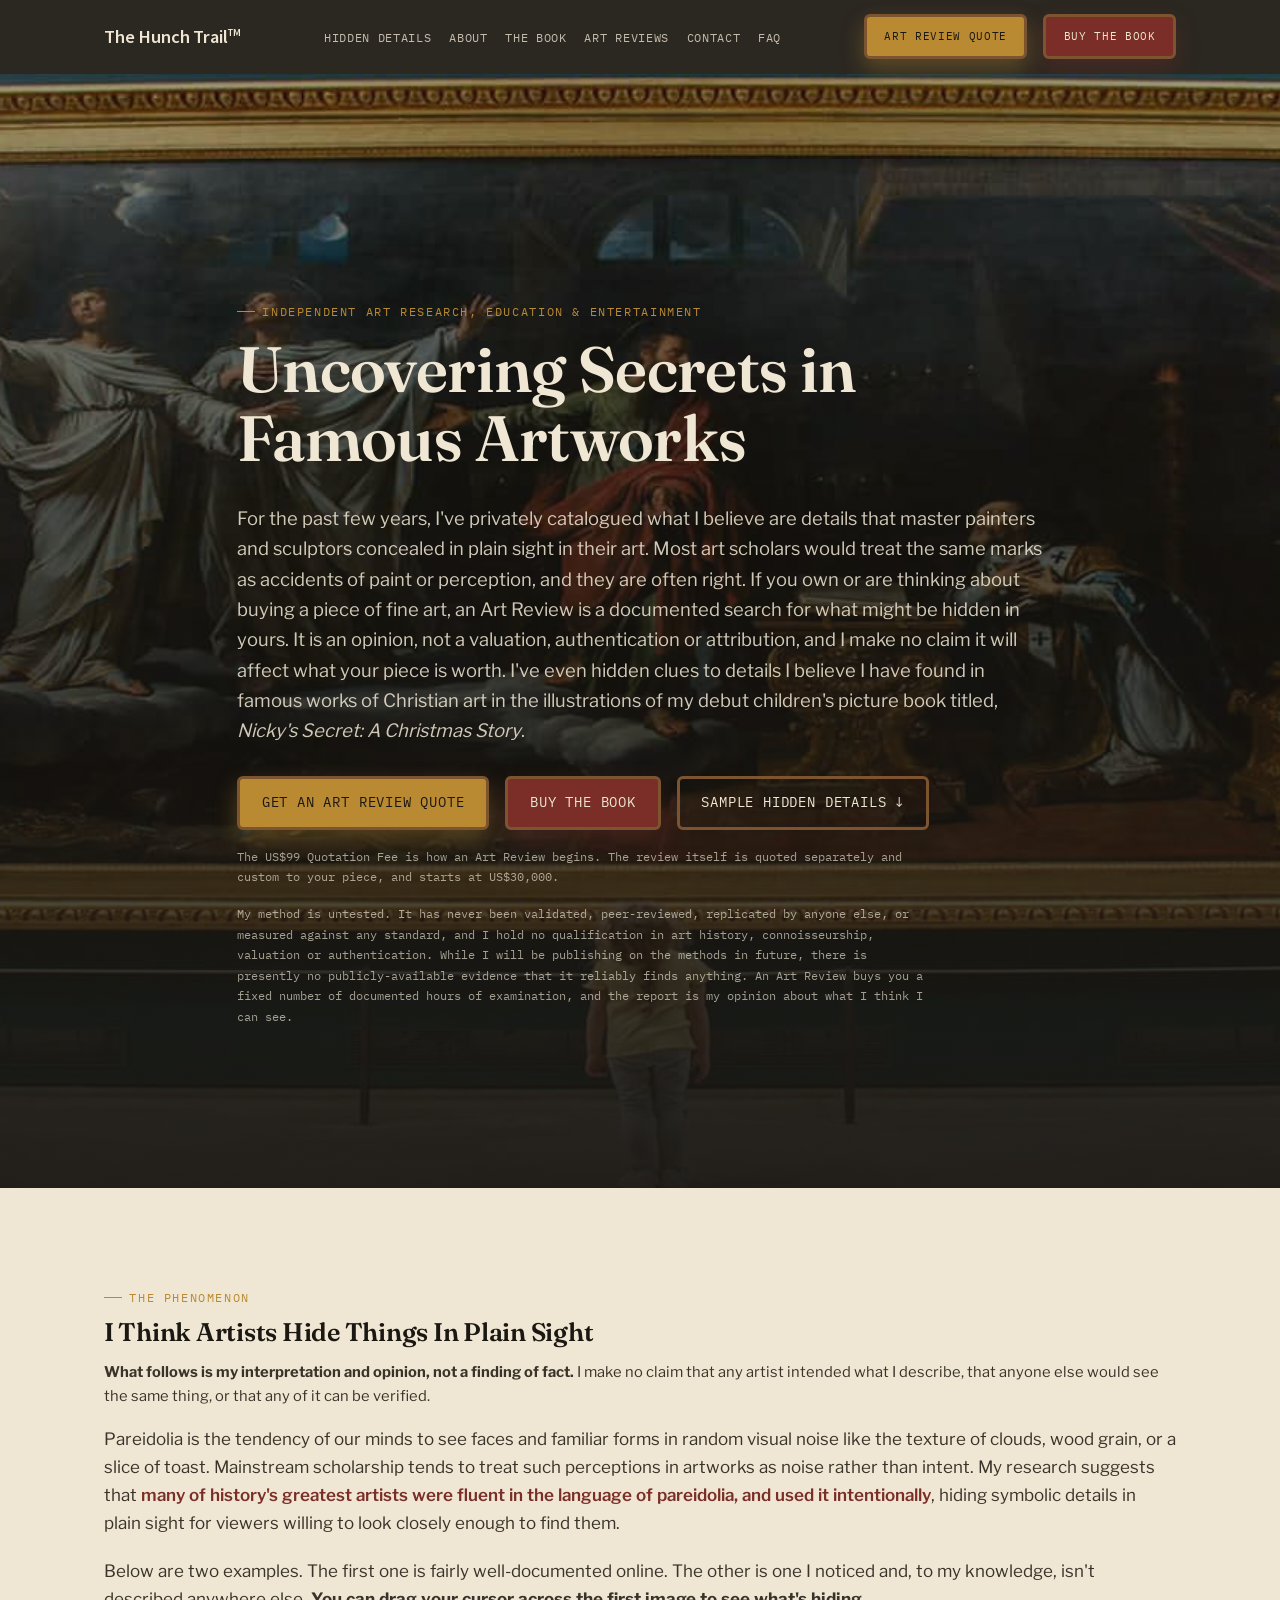
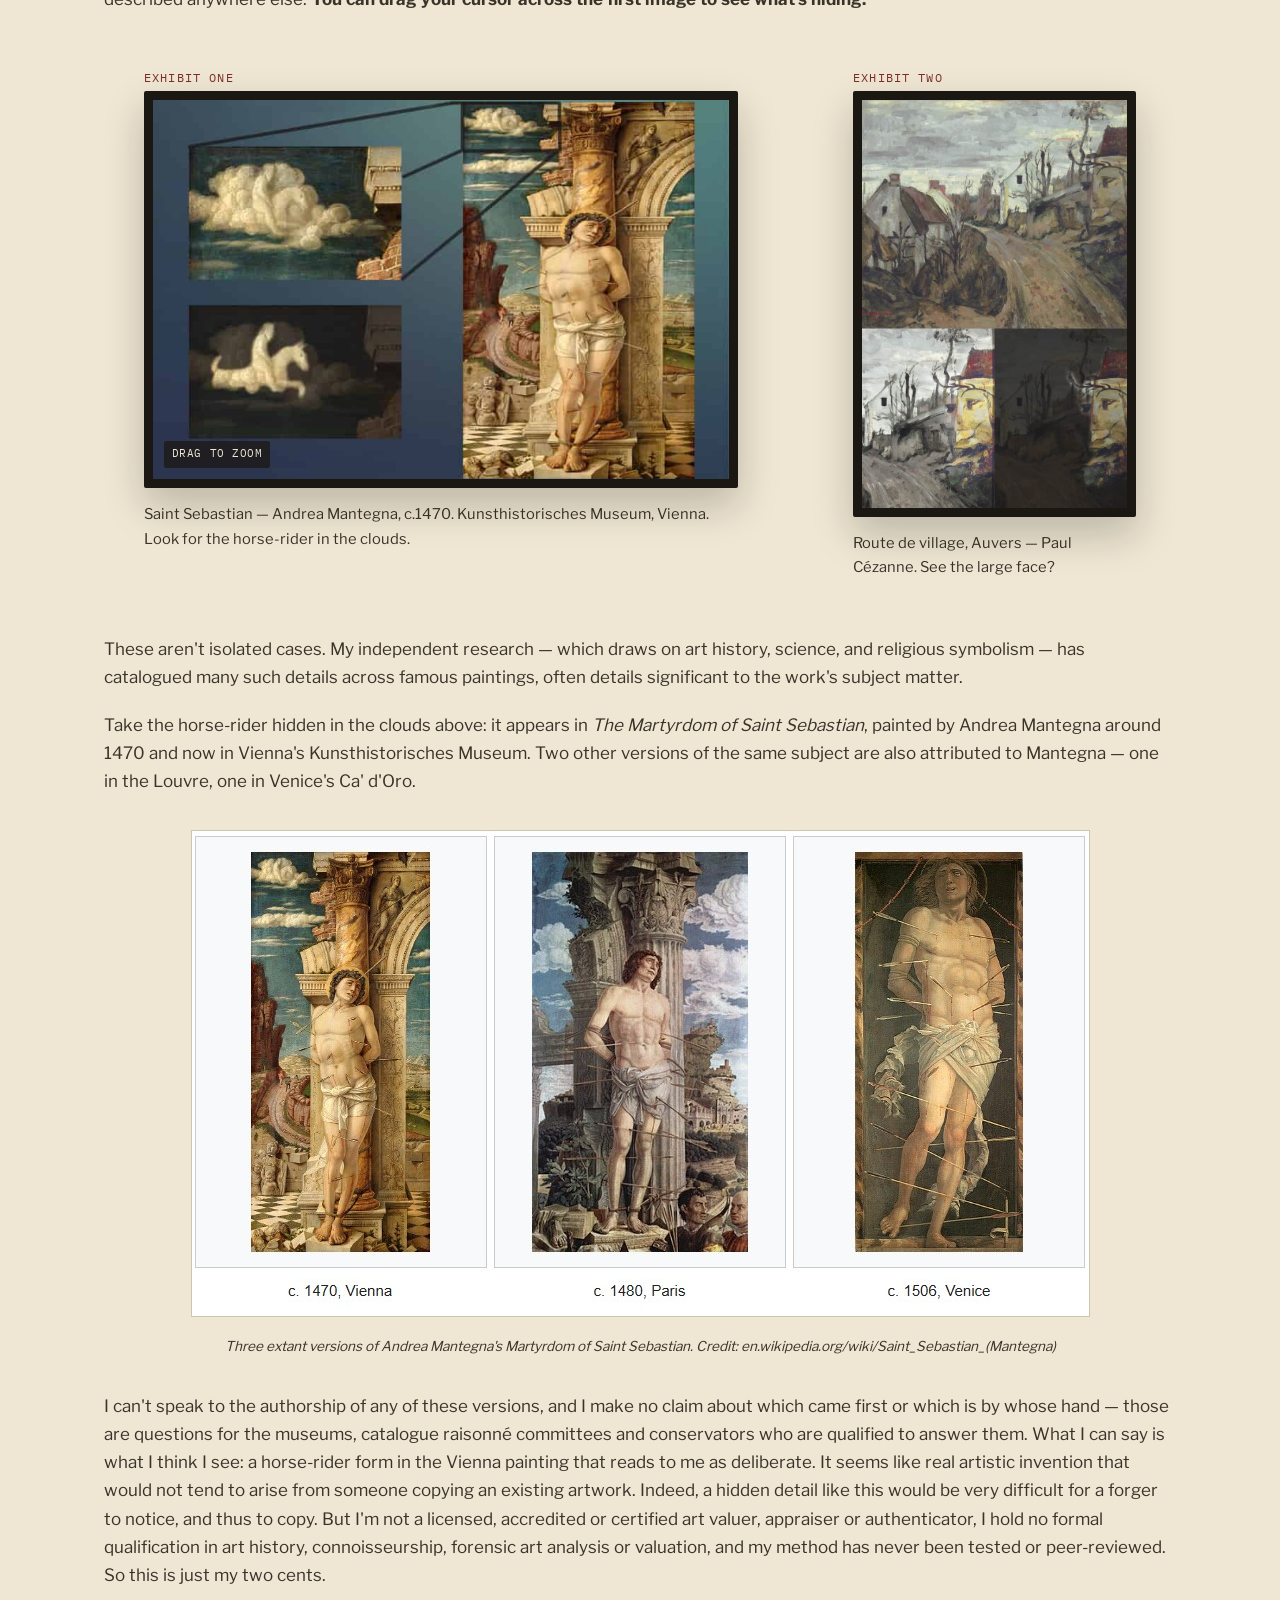
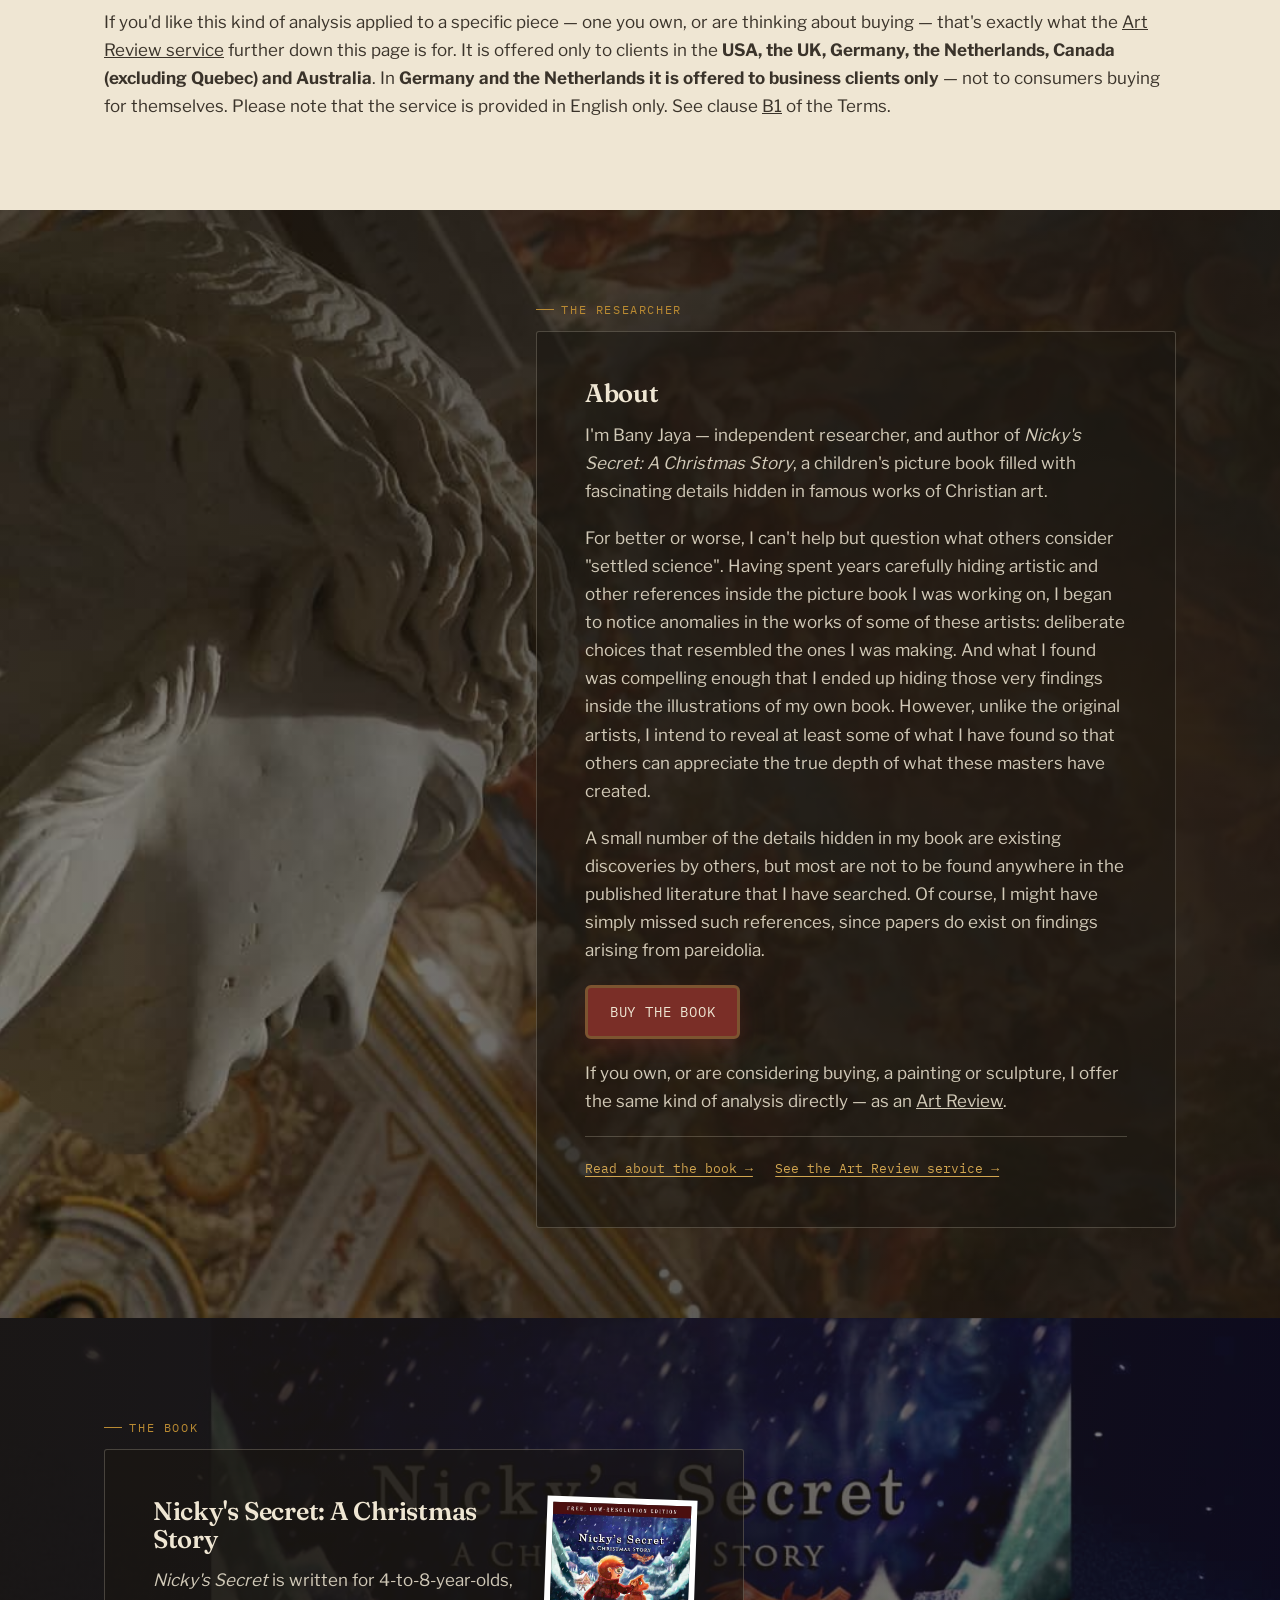
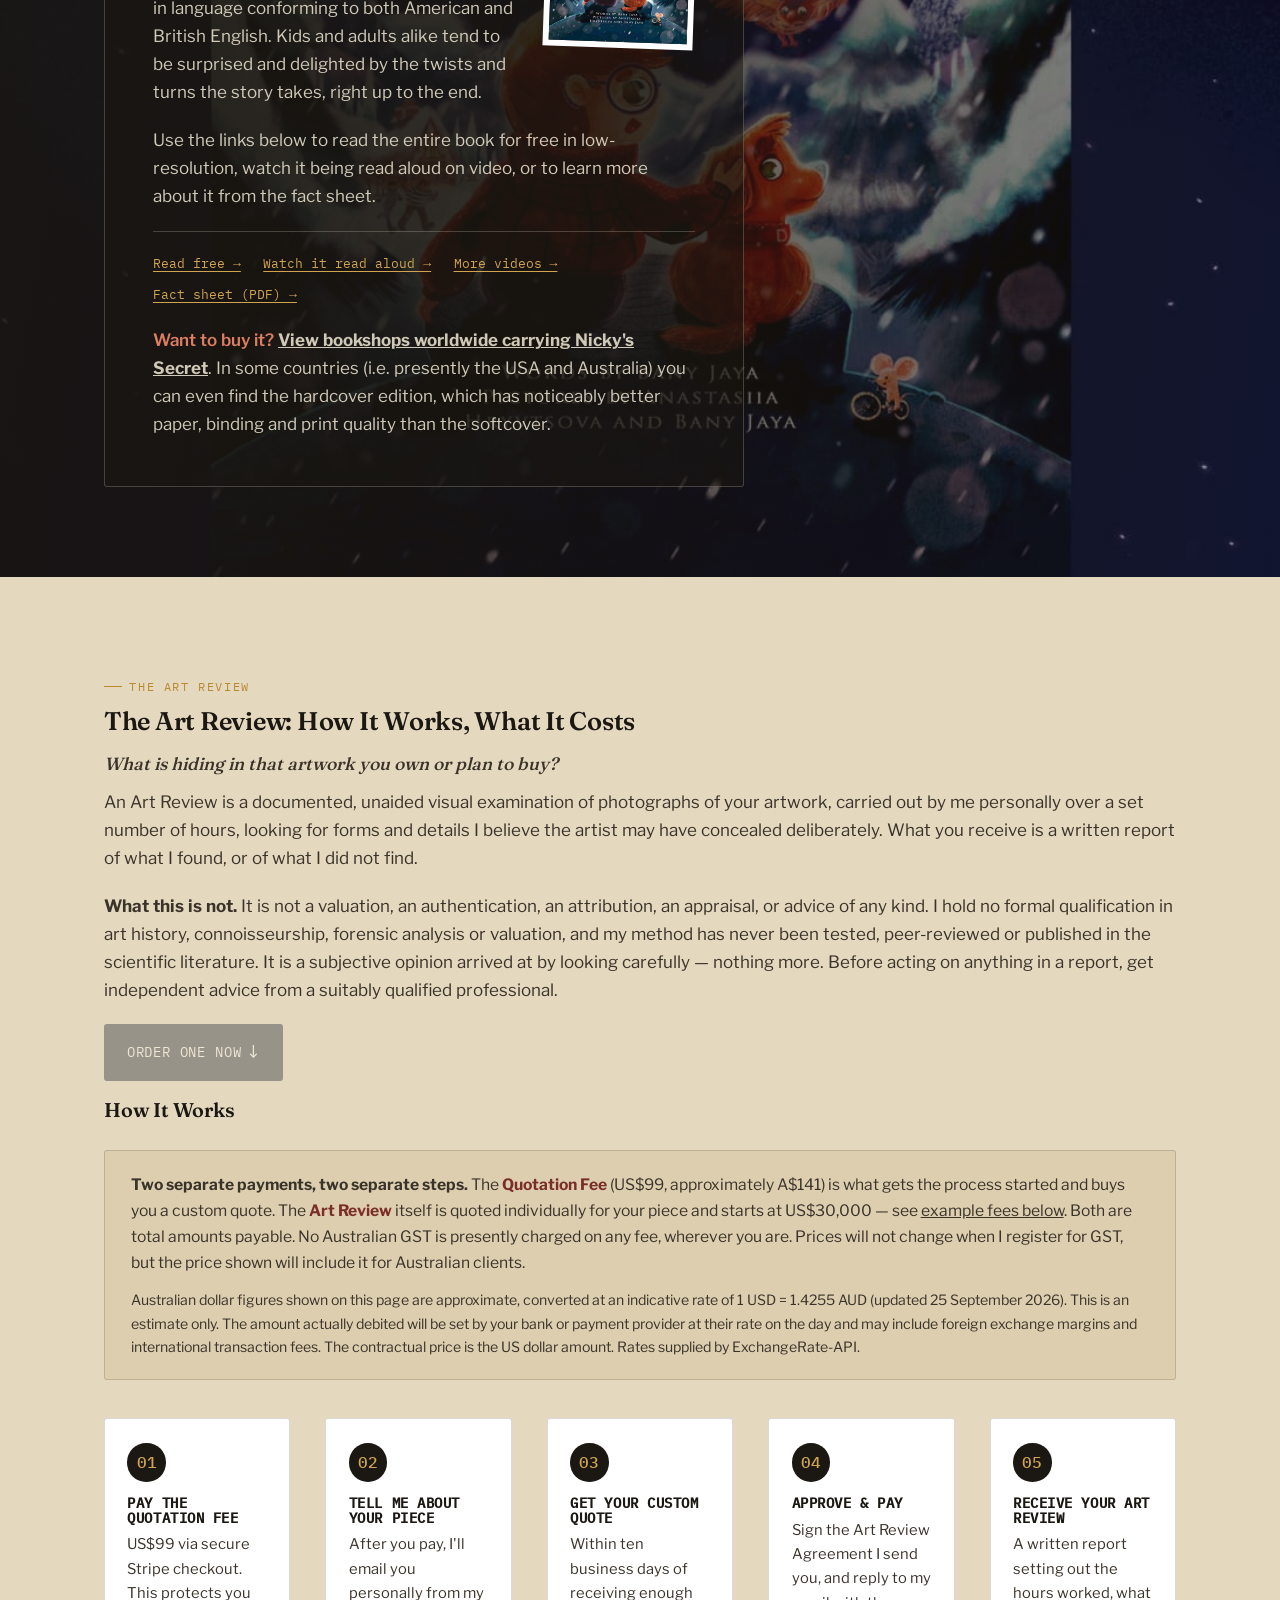
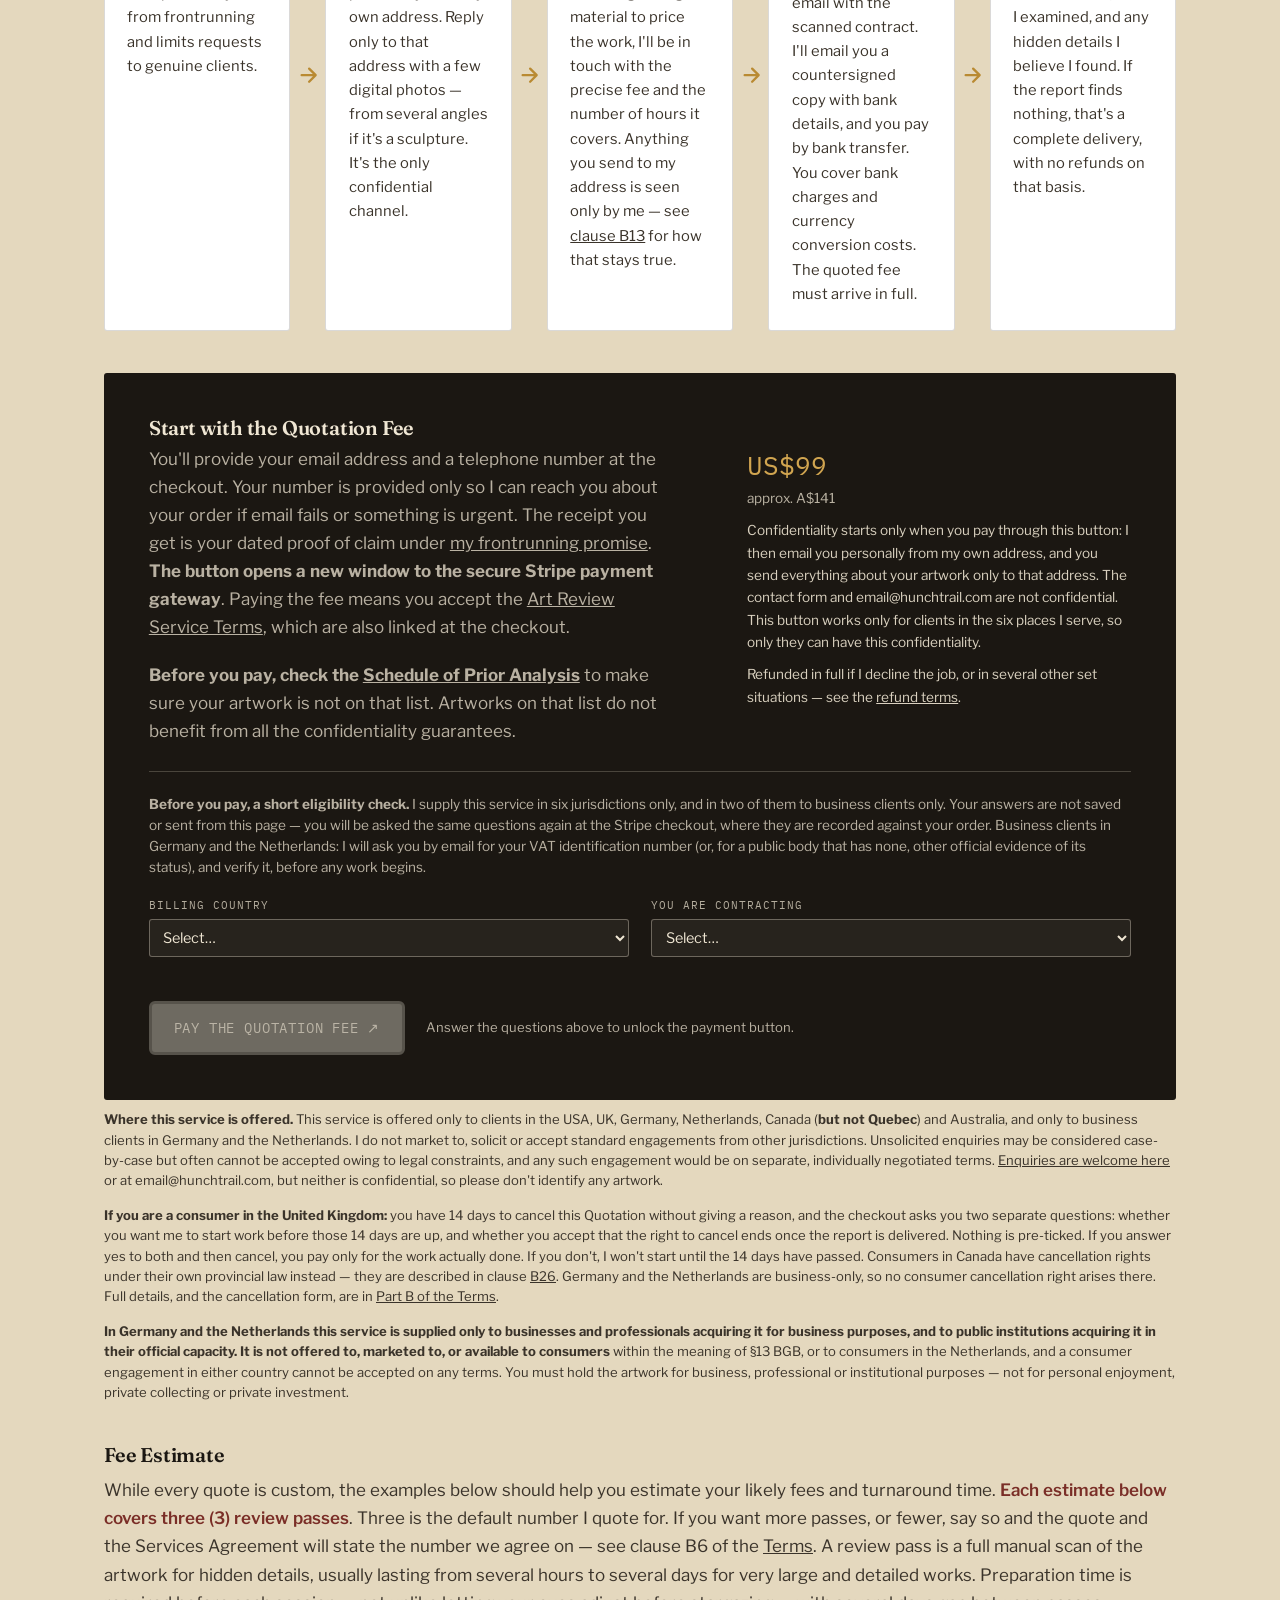
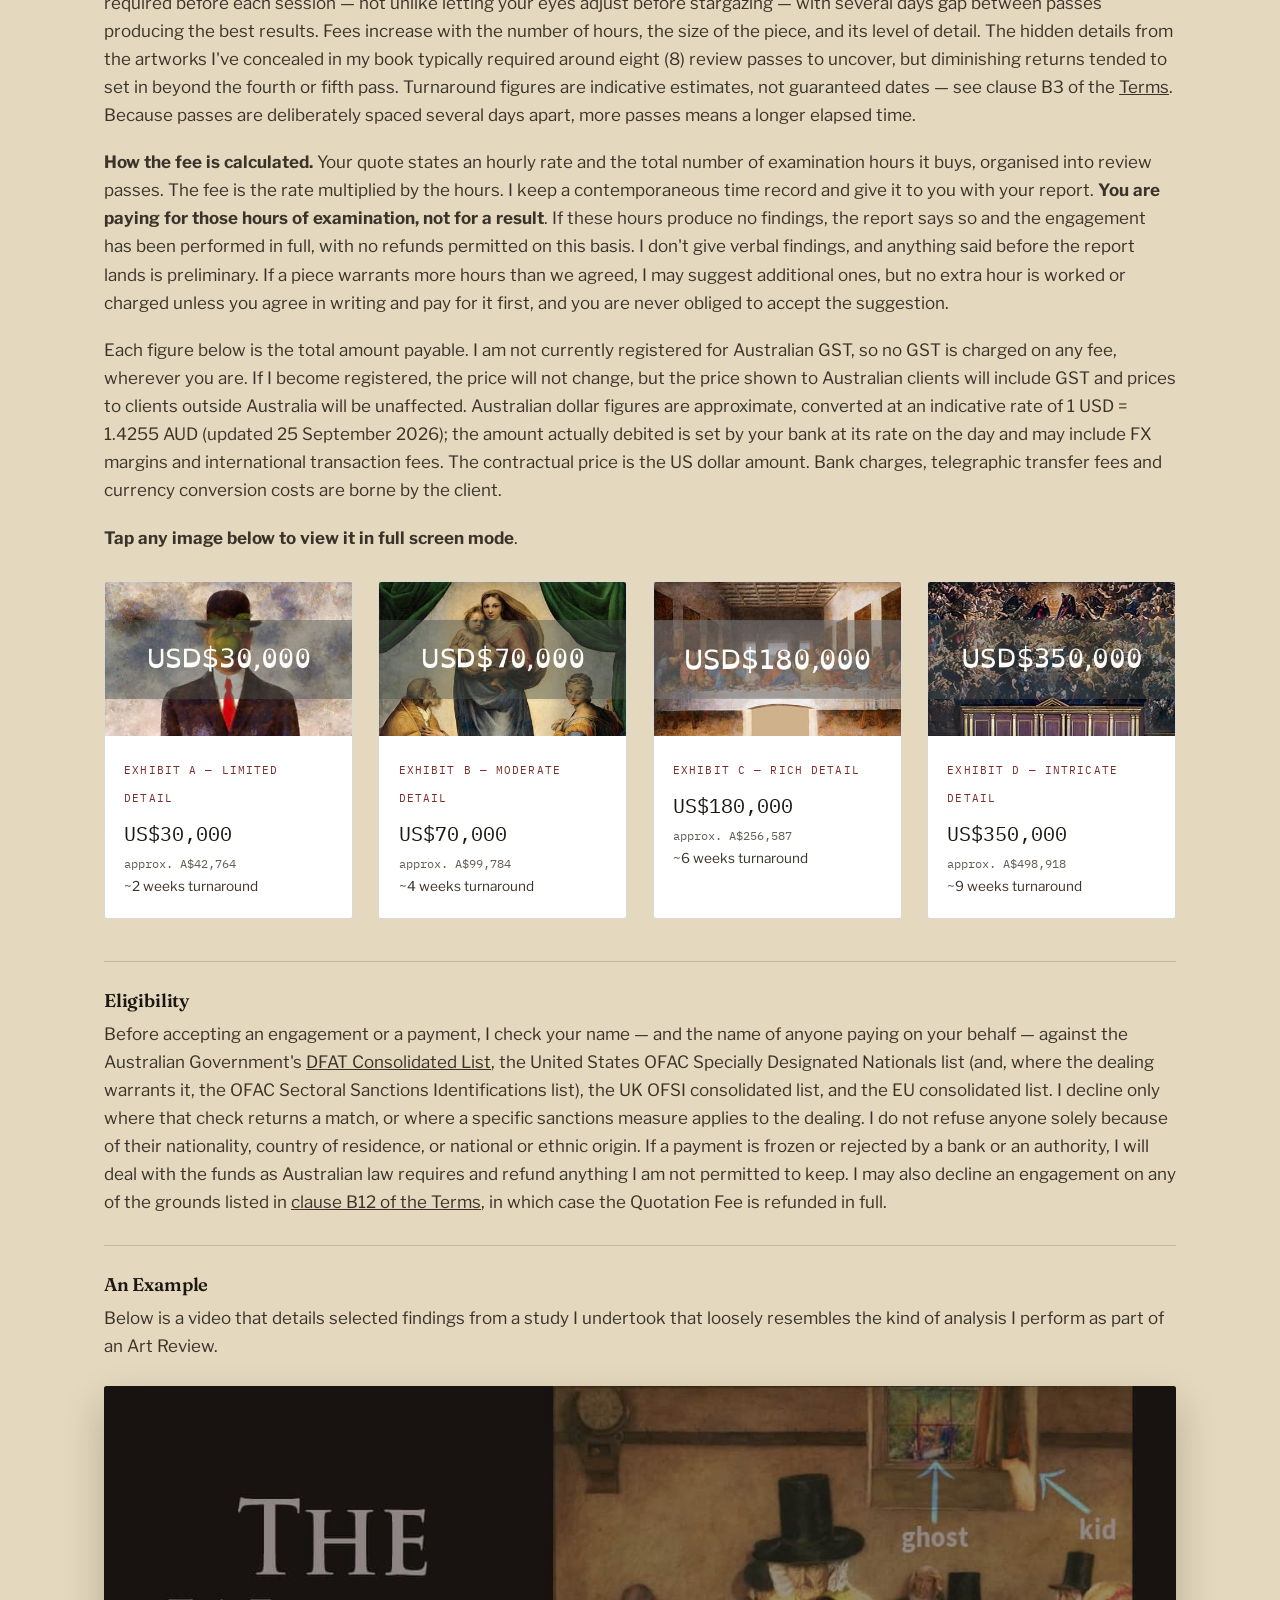
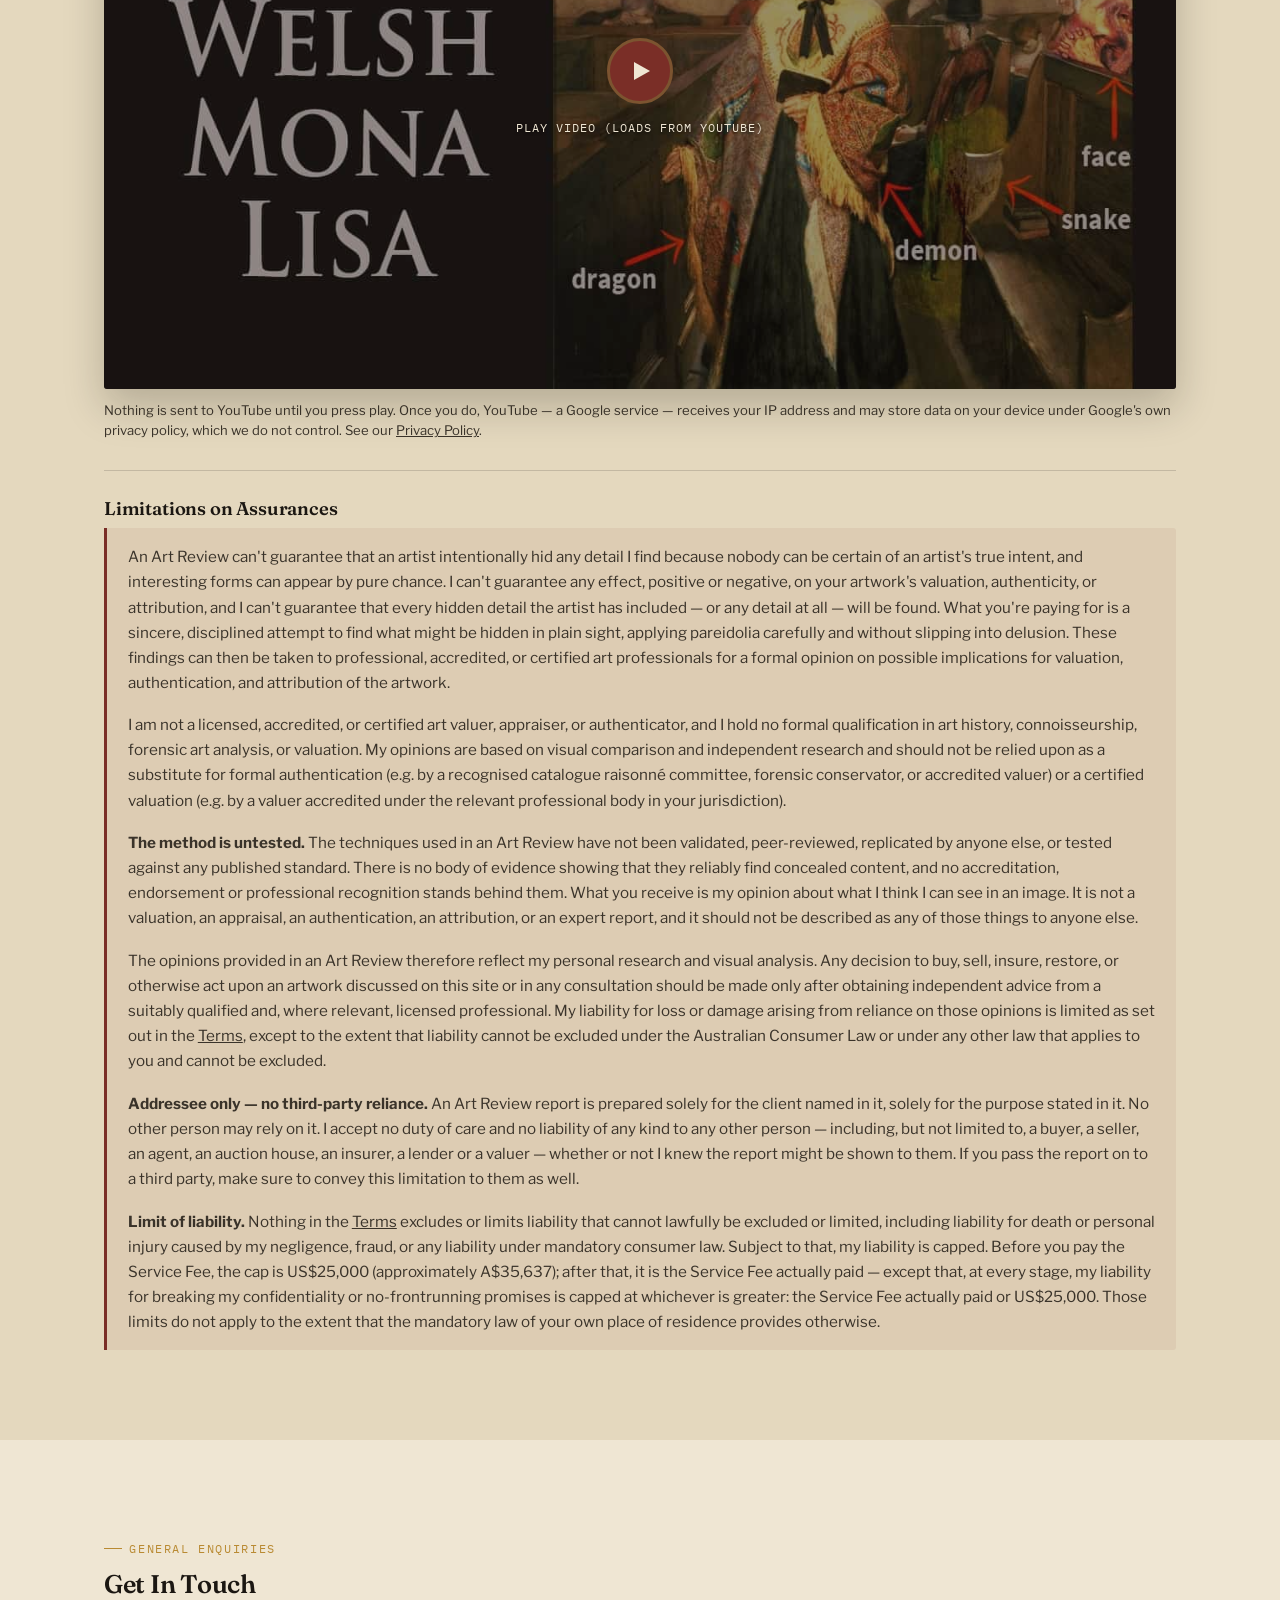
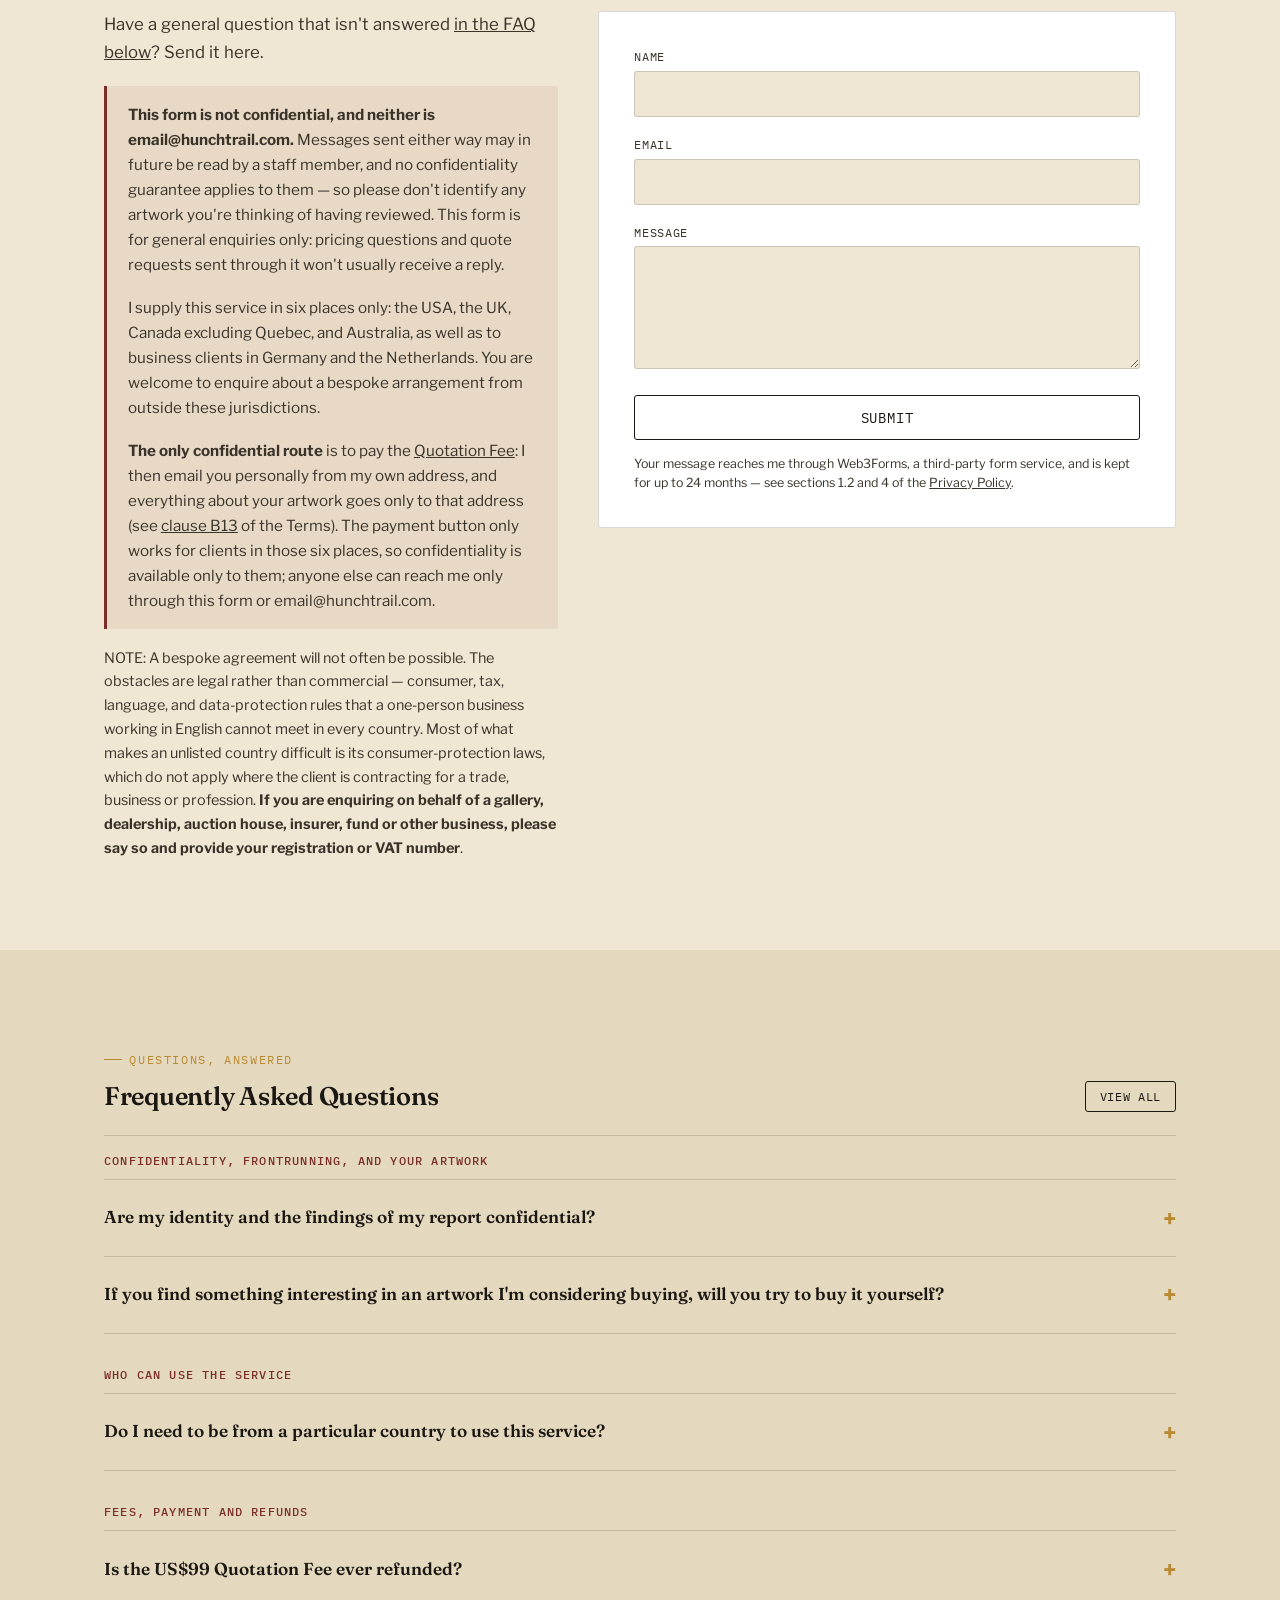
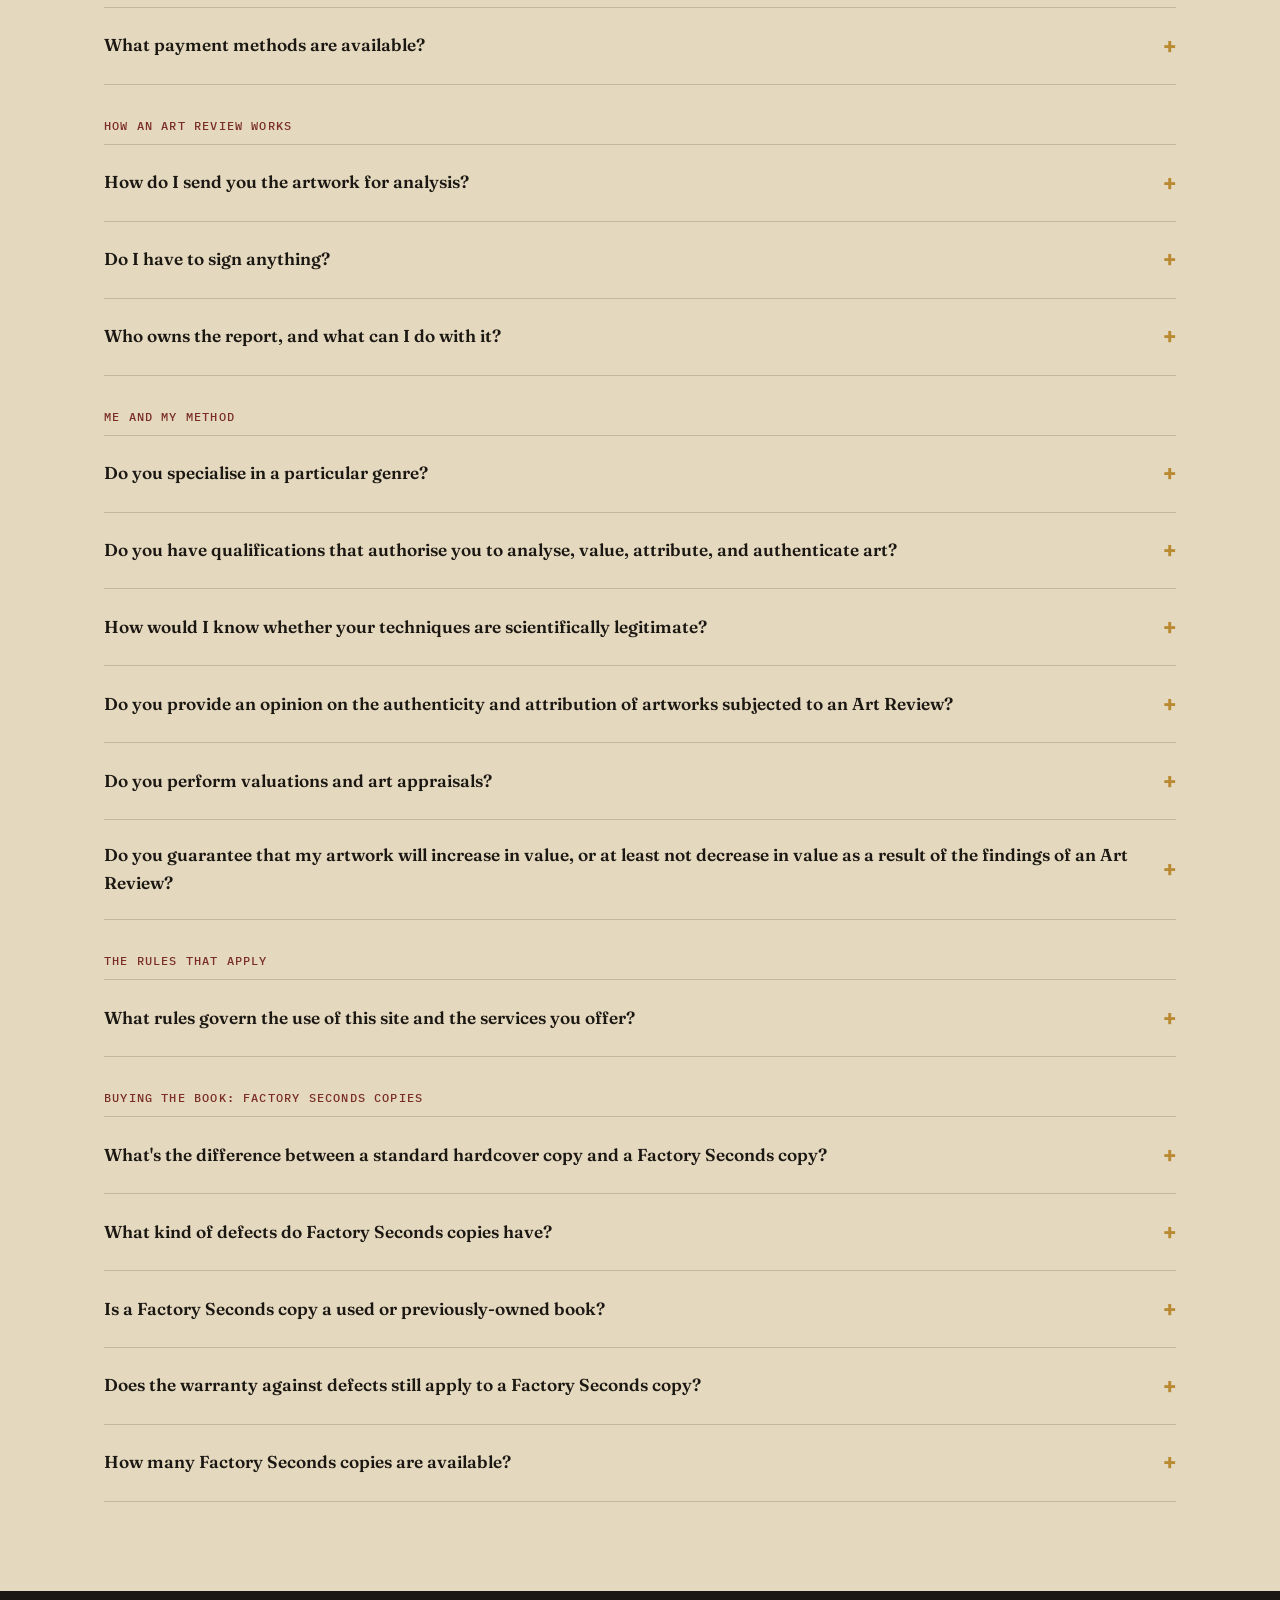
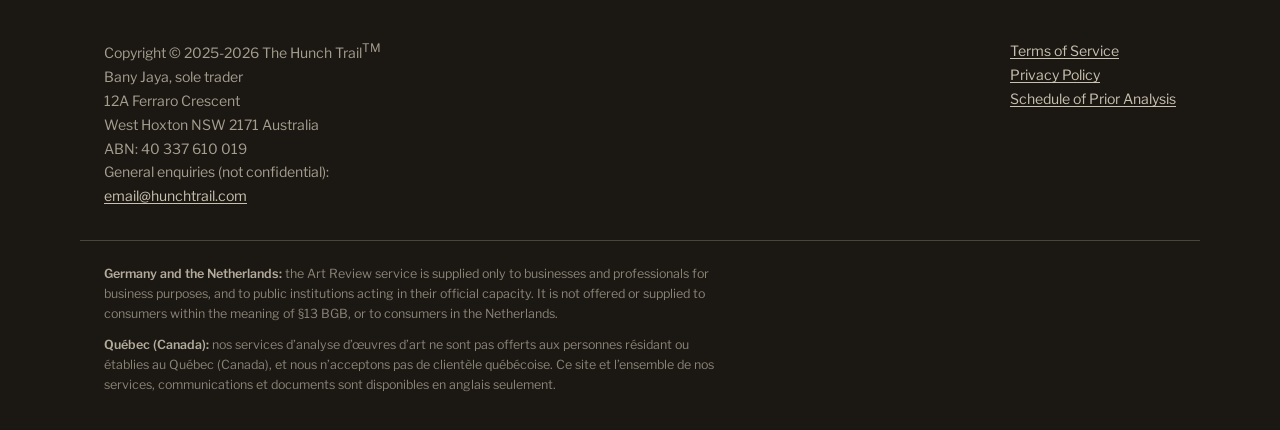
==== commit eb7e27c5: "Add files via upload" ====
--- a/index.html
+++ b/index.html
@@ -655,7 +655,7 @@
 
 			<div class="price-note reveal">
 				<b>Two separate payments, two separate steps.</b> The <strong>Quotation Fee</strong> (US$99, approximately A$141) is what gets the process started and buys you a custom quote. The <strong>Art Review</strong> itself is quoted individually for your piece and starts at US$30,000 — see <a href="#fee_estimate">example fees below</a>. Both are total amounts payable. No Australian GST is presently charged on any fee, wherever you are. Prices will not change when I register for GST, but the price shown will include it for Australian clients.
-				<p style="margin-top:.8rem;font-size:.9em;">Australian dollar figures shown on this page are approximate, converted at an indicative rate of 1 USD = 1.4235 AUD (updated 28 September 2026). This is an estimate only. The amount actually debited will be set by your bank or payment provider at their rate on the day and may include foreign exchange margins and international transaction fees. The contractual price is the US dollar amount. Rates supplied by ExchangeRate-API.</p>
+				<p style="margin-top:.8rem;font-size:.9em;">Australian dollar figures shown on this page are approximate, converted at an indicative rate of 1 USD = 1.4255 AUD (updated 25 September 2026). This is an estimate only. The amount actually debited will be set by your bank or payment provider at their rate on the day and may include foreign exchange margins and international transaction fees. The contractual price is the US dollar amount. Rates supplied by ExchangeRate-API.</p>
 			</div>
 
 			<div class="steps reveal">
@@ -786,7 +786,7 @@
 
 			<p class="text-columns reveal"><b>How the fee is calculated.</b> Your quote states an hourly rate and the total number of examination hours it buys, organised into review passes. The fee is the rate multiplied by the hours. I keep a contemporaneous time record and give it to you with your report. <b>You are paying for those hours of examination, not for a result</b>. If these hours produce no findings, the report says so and the engagement has been performed in full, with no refunds permitted on this basis. I don't give verbal findings, and anything said before the report lands is preliminary. If a piece warrants more hours than we agreed, I may suggest additional ones, but no extra hour is worked or charged unless you agree in writing and pay for it first, and you are never obliged to accept the suggestion.</p>
 
-			<p class="text-columns reveal">Each figure below is the total amount payable. I am not currently registered for Australian GST, so no GST is charged on any fee, wherever you are. If I become registered, the price will not change, but the price shown to Australian clients will include GST and prices to clients outside Australia will be unaffected. Australian dollar figures are approximate, converted at an indicative rate of 1 USD = 1.4235 AUD (updated 28 September 2026); the amount actually debited is set by your bank at its rate on the day and may include FX margins and international transaction fees. The contractual price is the US dollar amount. Bank charges, telegraphic transfer fees and currency conversion costs are borne by the client.</p>
+			<p class="text-columns reveal">Each figure below is the total amount payable. I am not currently registered for Australian GST, so no GST is charged on any fee, wherever you are. If I become registered, the price will not change, but the price shown to Australian clients will include GST and prices to clients outside Australia will be unaffected. Australian dollar figures are approximate, converted at an indicative rate of 1 USD = 1.4255 AUD (updated 25 September 2026); the amount actually debited is set by your bank at its rate on the day and may include FX margins and international transaction fees. The contractual price is the US dollar amount. Bank charges, telegraphic transfer fees and currency conversion costs are borne by the client.</p>
 
 			<p><strong>Tap any image below to view it in full screen mode</strong>.</p>
 
@@ -798,7 +798,7 @@
 					<div class="exhibit-body">
 						<span class="exhibit-tag2">Exhibit A — Limited detail</span>
 						<div class="exhibit-price">US$30,000</div>
-						<div class="exhibit-aud">approx. A$42,706</div>
+						<div class="exhibit-aud">approx. A$42,764</div>
 						<div class="exhibit-turn">~2 weeks turnaround</div>
 					</div>
 				</div>
@@ -809,7 +809,7 @@
 					<div class="exhibit-body">
 						<span class="exhibit-tag2">Exhibit B — Moderate detail</span>
 						<div class="exhibit-price">US$70,000</div>
-						<div class="exhibit-aud">approx. A$99,647</div>
+						<div class="exhibit-aud">approx. A$99,784</div>
 						<div class="exhibit-turn">~4 weeks turnaround</div>
 					</div>
 				</div>
@@ -820,7 +820,7 @@
 					<div class="exhibit-body">
 						<span class="exhibit-tag2">Exhibit C — Rich detail</span>
 						<div class="exhibit-price">US$180,000</div>
-						<div class="exhibit-aud">approx. A$256,235</div>
+						<div class="exhibit-aud">approx. A$256,587</div>
 						<div class="exhibit-turn">~6 weeks turnaround</div>
 					</div>
 				</div>
@@ -831,7 +831,7 @@
 					<div class="exhibit-body">
 						<span class="exhibit-tag2">Exhibit D — Intricate detail</span>
 						<div class="exhibit-price">US$350,000</div>
-						<div class="exhibit-aud">approx. A$498,234</div>
+						<div class="exhibit-aud">approx. A$498,918</div>
 						<div class="exhibit-turn">~9 weeks turnaround</div>
 					</div>
 				</div>
@@ -889,7 +889,7 @@
 					<p><b>The method is untested.</b> The techniques used in an Art Review have not been validated, peer-reviewed, replicated by anyone else, or tested against any published standard. There is no body of evidence showing that they reliably find concealed content, and no accreditation, endorsement or professional recognition stands behind them. What you receive is my opinion about what I think I can see in an image. It is not a valuation, an appraisal, an authentication, an attribution, or an expert report, and it should not be described as any of those things to anyone else.</p>
 					<p>The opinions provided in an Art Review therefore reflect my personal research and visual analysis. Any decision to buy, sell, insure, restore, or otherwise act upon an artwork discussed on this site or in any consultation should be made only after obtaining independent advice from a suitably qualified and, where relevant, licensed professional. My liability for loss or damage arising from reliance on those opinions is limited as set out in the <a href="terms.html">Terms</a>, except to the extent that liability cannot be excluded under the Australian Consumer Law or under any other law that applies to you and cannot be excluded.</p>
 					<p><b>Addressee only — no third-party reliance.</b> An Art Review report is prepared solely for the client named in it, solely for the purpose stated in it. No other person may rely on it. I accept no duty of care and no liability of any kind to any other person — including, but not limited to, a buyer, a seller, an agent, an auction house, an insurer, a lender or a valuer — whether or not I knew the report might be shown to them. If you pass the report on to a third party, make sure to convey this limitation to them as well.</p>
-					<p><b>Limit of liability.</b> Nothing in the <a href="terms.html">Terms</a> excludes or limits liability that cannot lawfully be excluded or limited, including liability for death or personal injury caused by my negligence, fraud, or any liability under mandatory consumer law. Subject to that, my total liability arising out of or in connection with the service is limited to the Service Fee actually paid. That limit does not apply to the extent that the mandatory law of your own place of residence provides otherwise.</p>
+					<p><b>Limit of liability.</b> Nothing in the <a href="terms.html">Terms</a> excludes or limits liability that cannot lawfully be excluded or limited, including liability for death or personal injury caused by my negligence, fraud, or any liability under mandatory consumer law. Subject to that, my liability is capped. Before you pay the Service Fee, the cap is US$25,000 (approximately A$35,637); after that, it is the Service Fee actually paid &mdash; except that, at every stage, my liability for breaking my confidentiality or no-frontrunning promises is capped at whichever is greater: the Service Fee actually paid or US$25,000. Those limits do not apply to the extent that the mandatory law of your own place of residence provides otherwise.</p>
 				</div>
 			</div>
 
@@ -908,7 +908,7 @@
 					<p class="lede" style="font-size:1.05rem;">Have a general question that isn't answered <a href="#faq">in the FAQ below</a>? Send it here.</p>
 					<div class="note-callout" style="margin-bottom:1.15em;">
 						<p><b>This form is not confidential, and neither is email@hunchtrail.com.</b> Messages sent either way may in future be read by a staff member, and no confidentiality guarantee applies to them &mdash; so please don't identify any artwork you're thinking of having reviewed. This form is for general enquiries only: pricing questions and quote requests sent through it won't usually receive a reply.</p>
-						<p>I supply this service in six places only: the USA, the UK, Germany, the Netherlands, Canada excluding Quebec, and Australia, as well as to business clients in Germany and the Netherlands. You are welcome to enquire about a bespoke arrangement from outside these jurisdictions.</p>
+						<p>I supply this service in six places only: the USA, the UK, Canada excluding Quebec, and Australia, as well as to business clients in Germany and the Netherlands. You are welcome to enquire about a bespoke arrangement from outside these jurisdictions.</p>
 						<p style="margin-bottom:0;"><b>The only confidential route</b> is to pay the <a href="#quotationFeeCTA">Quotation Fee</a>: I then email you personally from my own address, and everything about your artwork goes only to that address (see <a href="terms.html#b13">clause B13</a> of the Terms). The payment button only works for clients in those six places, so confidentiality is available only to them; anyone else can reach me only through this form or email@hunchtrail.com.</p>
 					</div>
 					<p style="font-size:.9rem;">NOTE: A bespoke agreement will not often be possible. The obstacles are legal rather than commercial — consumer, tax, language, and data-protection rules that a one-person business working in English cannot meet in every country. Most of what makes an unlisted country difficult is its consumer-protection laws, which do not apply where the client is contracting for a trade, business or profession. <b>If you are enquiring on behalf of a gallery, dealership, auction house, insurer, fund or other business, please say so and provide your registration or VAT number</b>.</p>
@@ -957,12 +957,12 @@
 			</div>
 
 			<div class="faq-list reveal">
-				<h3 class="faq-group" id="faq-confidentiality">Confidentiality and your artwork</h3>
+				<h3 class="faq-group" id="faq-confidentiality">Confidentiality, frontrunning, and your artwork</h3>
 				<details class="faq-item" id="confidentiality">
 					<summary>Are my identity and the findings of my report confidential?</summary>
 					<div class="faq-body">
-						<p>Your identity — including your name and your address — the photographs and information you send me, and the fact that you engaged me at all stay confidential <b>permanently</b> — unless and until you, your legal personal representative, or your successor in title if you are a company or institution, give me express written permission otherwise. <b>The contents of your report are confidential for five (5) years</b> from the date I deliver the report to you, and that particular obligation then ends. I am also permanently barred from connecting you, or any other named person, to any named artwork. So even when the five years are up, I can't name you, can't say a piece was reviewed for a client, and can't publish your photographs, which stay yours. I may disclose confidential information in the following circumstances: with your prior written permission; where a law, a court or a regulator compels me; to my own legal, accounting or insurance advisers, who are themselves bound to keep it confidential; and so far as necessary to bring or defend a claim between us. The obligation also does not apply at all to information that is already public through no fault of mine, that I can show by dated records I already held before you sent it, that I developed independently without reference to anything you gave me, or that I lawfully received from a third party who was under no duty of confidence. Those limits are set out in full at <a href="terms.html#b13-limits">clause B13 of the Terms</a> — please read them before you pay.</p>
-						<p id="confidential-route"><b>How to keep it confidential.</b> Confidentiality starts only when you pay the Quotation Fee. I then email you personally from my own address, and you send your photos and everything else about your artwork <b>only to that address</b>, by replying to it. The contact form and email@hunchtrail.com are not confidential, and no confidentiality applies to anything sent through them. Because the payment button only works for clients in the six places I serve, this confidentiality is available only to them.</p>
+						<p>Your identity — including your name and your address — the photographs and information you send me before I deliver your report (or, if there is no report, before the engagement ends), and the fact that you engaged me at all stay confidential <b>permanently</b> — unless and until you, your legal personal representative, or your successor in title if you are a company or institution, give me express written permission otherwise. <b>The contents of your report are confidential for five (5) years</b> from the date I deliver the report to you, and that particular obligation then ends. I am also permanently barred from connecting you, or any other named person, to any named artwork. So even when the five years are up, I can't name you, can't say a piece was reviewed for a client, and can't publish your photographs, which stay yours. I may disclose confidential information in the following circumstances: with your prior written permission; where a law, a court or a regulator compels me; to my own legal, accounting or insurance advisers, who are themselves bound to keep it confidential; and so far as necessary to bring or defend a claim between us. The obligation also does not apply at all to information that is already public through no fault of mine, that I can show by dated records I already held before you sent it, that I developed independently without reference to anything you gave me, or that I lawfully received from a third party who was under no duty of confidence. Those limits are set out in full at <a href="terms.html#b13-limits">clause B13 of the Terms</a> — please read them before you pay.</p>
+						<p id="confidential-route"><b>How to keep it confidential.</b> Confidentiality starts only when you pay the Quotation Fee. I then email you personally from my own address, and you send your photos and everything else about your artwork <b>only to that address</b>, by replying to it. The contact form and email@hunchtrail.com are not confidential, and no confidentiality applies to anything sent through them. Because the payment button only works for clients in the six places I serve, this confidentiality is available only to them. It covers what you send up until I deliver your report, or until the engagement ends without one; anything you send after that isn't confidential.</p>
 						<p><b>What is not confidential: the artwork itself.</b> My promise covers <i>your information</i> and <i>what I found for you</i>. It does not cover the artwork, its existence, its attribution, its history, or any other fact about it. Where an artwork is kept isn't confidential either &mdash; unless you own it and tell me, in which case that becomes part of your confidential materials. But I don't need to know where any artwork is, so please don't tell me. It also doesn't cover artworks I have already analysed independently. This includes artworks listed on the <a href="schedule.html">Schedule of Prior Analysis</a>, those with references in my picture book, everything covered on my YouTube channel, and everything covered on my other public channels, <b>including material I publish after your engagement begins</b>. I remain free to discuss and publish my own independent work on all of it. If your artwork is on that list when you request a quotation, I'll decline the job and refund you in full unless you tell me in writing that you want to go ahead anyway. Please check the exclusion list before you pay.</p>
 						<p>There are four narrow exceptions to confidentiality, set out in clause B13 of the <a href="terms.html">Terms</a>: information already public through no fault of mine, information I already held on dated record, information I worked out independently of you, and information I lawfully received from someone else who owed no duty of confidence. I also have to keep your information secure, and if anything is lost, stolen or accessed without authority I have to tell you promptly.</p>
 						<p>If the artwork you name is one I have already analysed, I will tell you straight away, decline the job, and refund the fee in full. Those artworks are published in advance on the <a href="schedule.html">Schedule of Prior Analysis</a>, so you can check before paying anything.</p>
@@ -973,7 +973,7 @@
 					<summary>If you find something interesting in an artwork I'm considering buying, will you try to buy it yourself?</summary>
 					<div class="faq-body">
 						<p>Absolutely not. For five (5) years from the time you pay the Quotation Fee, I personally will not pursue any transaction involving your artwork, and I will not publish any finding, image or analysis about it that came out of your review — not in a video, an article, a book, or anywhere else. That promise is given by me personally and binds me personally, and it survives the end of any engagement. Your dated Quotation Fee receipt serves as proof of your prior claim. <b>This is why I avoid beginning any discussion with a prospective client, or wish to know the identity of the artwork, until after the Quotation Fee is paid</b>.</p>
-						<p><b>Two things end it early, and you should know both before you pay.</b> The promise protects an artwork you have actually commissioned me to review. It stops applying, or never applies at all, if either of these happens: <b>(i)</b> you pay the US$99, receive your quote, and do not enter into a Services Agreement for that artwork within <b>sixty (60) days</b> of the date of the quote; or <b>(ii)</b> I refund the Quotation Fee to you prior to you paying for the Art Review. In either case I am free from that point to research, write about, publish on, and accept another client&#x27;s instructions in respect of that artwork. What never lapses is your side of it: your identity, your address and your photographs stay confidential permanently, and I am permanently barred from connecting you &mdash; or any other identified person &mdash; to any identified artwork unless and until you, your legal personal representative, or your successor in title if you are a company or institution, give me express written permission otherwise. The exact wording is at clause <a href="terms.html#b13">B13</a> and clause <a href="terms.html#b14">B14</a> of the Terms.</p>
+						<p><b>Two things end it early, and you should know both before you pay.</b> The promise protects an artwork you have actually commissioned me to review. It stops applying, or never applies at all, if either of these happens: <b>(i)</b> you pay the US$99, receive your quote, and do not enter into a Services Agreement for that artwork within <b>sixty (60) days</b> of the date of the quote; or <b>(ii)</b> I refund the Quotation Fee to you prior to you paying for the Art Review. In either case I am free from that point to research, write about, publish on, and accept another client&#x27;s instructions in respect of that artwork. What never lapses is your side of it: your identity, your address and the photographs you sent me before the engagement ended stay confidential permanently, and I am permanently barred from connecting you &mdash; or any other identified person &mdash; to any identified artwork unless and until you, your legal personal representative, or your successor in title if you are a company or institution, give me express written permission otherwise. The exact wording is at clause <a href="terms.html#b13">B13</a> and clause <a href="terms.html#b14">B14</a> of the Terms.</p>
 					</div>
 				</details>
 				<h3 class="faq-group" id="faq-who">Who can use the service</h3>
@@ -1006,7 +1006,7 @@
 				<details class="faq-item" id="sending-artwork">
 					<summary>How do I send you the artwork for analysis?</summary>
 					<div class="faq-body">
-						<p>When you pay the Quotation Fee, you'll provide your email address and a telephone number on the Stripe payment form. Within two business days I'll email you personally from my own address. <b>Reply only to that address</b> &mdash; it's the only confidential channel, so send your photos and everything else there, never through the contact form or to email@hunchtrail.com. You'll send digital photos of the piece (several angles for sculpture) and some background details, so I can prepare an accurate quote. Please don't tell me where the artwork is kept &mdash; I don't need to know. If my email hasn't arrived within two business days, check your spam folder, then email email@hunchtrail.com with just your name and Stripe receipt number &mdash; nothing about the artwork &mdash; and I'll write to you from my own address. You keep the copyright in everything you send; I only use it to perform the analysis. Please don't send identity documents or photographs of yourself — I don't need them and won't keep them. Within 30 days of delivering your report I delete or return your images and notes, keeping only one archival copy for my own records, my tax obligations and in case a legal claim is ever made.</p>
+						<p>When you pay the Quotation Fee, you'll provide your email address and a telephone number on the Stripe payment form. Within two business days I'll email you personally from my own address. <b>Reply only to that address</b> &mdash; it's the only confidential channel, so send your photos and everything else there, never through the contact form or to email@hunchtrail.com. You'll send digital photos of the piece (several angles for sculpture) and some background details, so I can prepare an accurate quote. Please don't tell me where the artwork is kept &mdash; I don't need to know. If my email hasn't arrived within two business days, check your spam folder. If it isn't there, please give me three more business days in case I've been delayed. If you still haven't heard from me five business days after paying, email email@hunchtrail.com with just your Stripe receipt number &mdash; not your name, and nothing about the artwork. You can send that from any email address: I'll reply from my own address to the email address you gave at the Stripe checkout. You keep the copyright in everything you send; I only use it to perform the analysis. Please don't send identity documents or photographs of yourself — I don't need them and won't keep them. Within 30 days of delivering your report I delete or return your images and notes, keeping only one archival copy for my own records, my tax obligations and in case a legal claim is ever made.</p>
 					</div>
 				</details>
 				<details class="faq-item" id="signing">
@@ -1018,8 +1018,9 @@
 				<details class="faq-item" id="report_rights">
 					<summary>Who owns the report, and what can I do with it?</summary>
 					<div class="faq-body">
-						<p>I keep the copyright, because the report is the output of my own method and I need to be able to stop other people repackaging and selling it. That doesn't restrict you. Once you've paid in full, you get a permanent, irrevocable licence to use the report however you need to for your artwork — hand it to valuers, appraisers, conservators, insurers, auction houses, lenders, your lawyer or accountant, a prospective buyer or seller, or put it before a court. They can copy it for those purposes too.</p>
-						<p>Don't sell or licence the report as a product in its own right, and if you pass on part of it, make clear it's an extract. Clause B15 of the <a href="terms.html">Terms</a> has the exact wording. Anything you send me — your photos, your background notes — stays yours.</p>
+						<p>I keep the copyright, because the report is the output of my own method and I need to be able to stop other people repackaging and selling it. Once you've paid in full, you get a permanent, irrevocable licence to use the report as a <b>private aid to your own decisions</b> about the artwork: keep and copy it for your own records; show it in full to a valuer, appraiser, authenticator, conservator or other art professional so they can form their own view; give it in confidence to your lawyer, accountant, tax adviser or executor; or put it before a court.</p>
+						<p><b>What you can't do with it.</b> The report is for your own private decisions &mdash; including whether to buy, sell, keep or insure the artwork, alongside your own independent advice &mdash; not for your dealings with anyone else. It isn't for use in a sale, a purchase, a loan or an insurance claim. So don't give it, or any part of it, to an insurer, a lender, or someone you're negotiating to buy the artwork from or sell it to, and don't put it in a catalogue, listing, provenance file, or insurance or loan application &mdash; I'm not part of the art trade, and a report is not a valuation or an authentication (clause <a href="terms.html#b32">B32</a>). Whenever you show it to anyone, show all of it, with its notices intact &mdash; never an extract &mdash; and don't sell or licence it as a product in its own right. Clause <a href="terms.html#b15">B15</a> of the Terms has the exact wording. Anything you send me &mdash; your photos, your background notes &mdash; stays yours.</p>
+						<p><b>You can always tell people what you can see.</b> When my report finds something, it also shows you how to see it for yourself. You're free to tell or show anyone you like, in your own words &mdash; pointing it out on the artwork, or on your own photo of it &mdash; what you yourself can see. What you say is your own observation, made on your own responsibility. Just don't pass the report itself, or any part of it, around for the uses above, don't use my name or the name of the service to help market or sell an artwork, and don't suggest that I've endorsed what you say, valued or authenticated the artwork, or taken part in any deal (<a href="terms.html#b32-own-words">clause B32</a>).</p>
 						<p>Additionally, the report is prepared solely for the client named in it, solely for the purpose stated in it. No other person may rely on it. I accept no duty of care and no liability of any kind to any other person — including, but not limited to, a buyer, a seller, an agent, an auction house, an insurer, a lender or a valuer — whether or not I knew the report might be shown to them. If you pass the report on to any third party, it must be provided with this limitation conveyed as well.</p>
 					</div>
 				</details>
@@ -1136,9 +1137,10 @@
 
 <!--
 	Page-view and security logger — page path, time, referral-source tag,
-	referring page, User-Agent, and a keyed hash of the IP address (never
-	the address itself). The time, User-Agent and hash are worked out by
-	the Lambda function from the request itself, not sent by this script.
+	referring page, User-Agent, the approximate country, state/province and
+	network of the IP address, and a keyed hash of the address (never the
+	address itself). The time, User-Agent, location and hash are worked out
+	by the Lambda function from the request itself, not sent by this script.
 	See assets/js/visit-log.js for exactly what it sends, and privacy.html
 	section 2 for the disclosure this corresponds to. Deleted
 	automatically 180 days after being written.
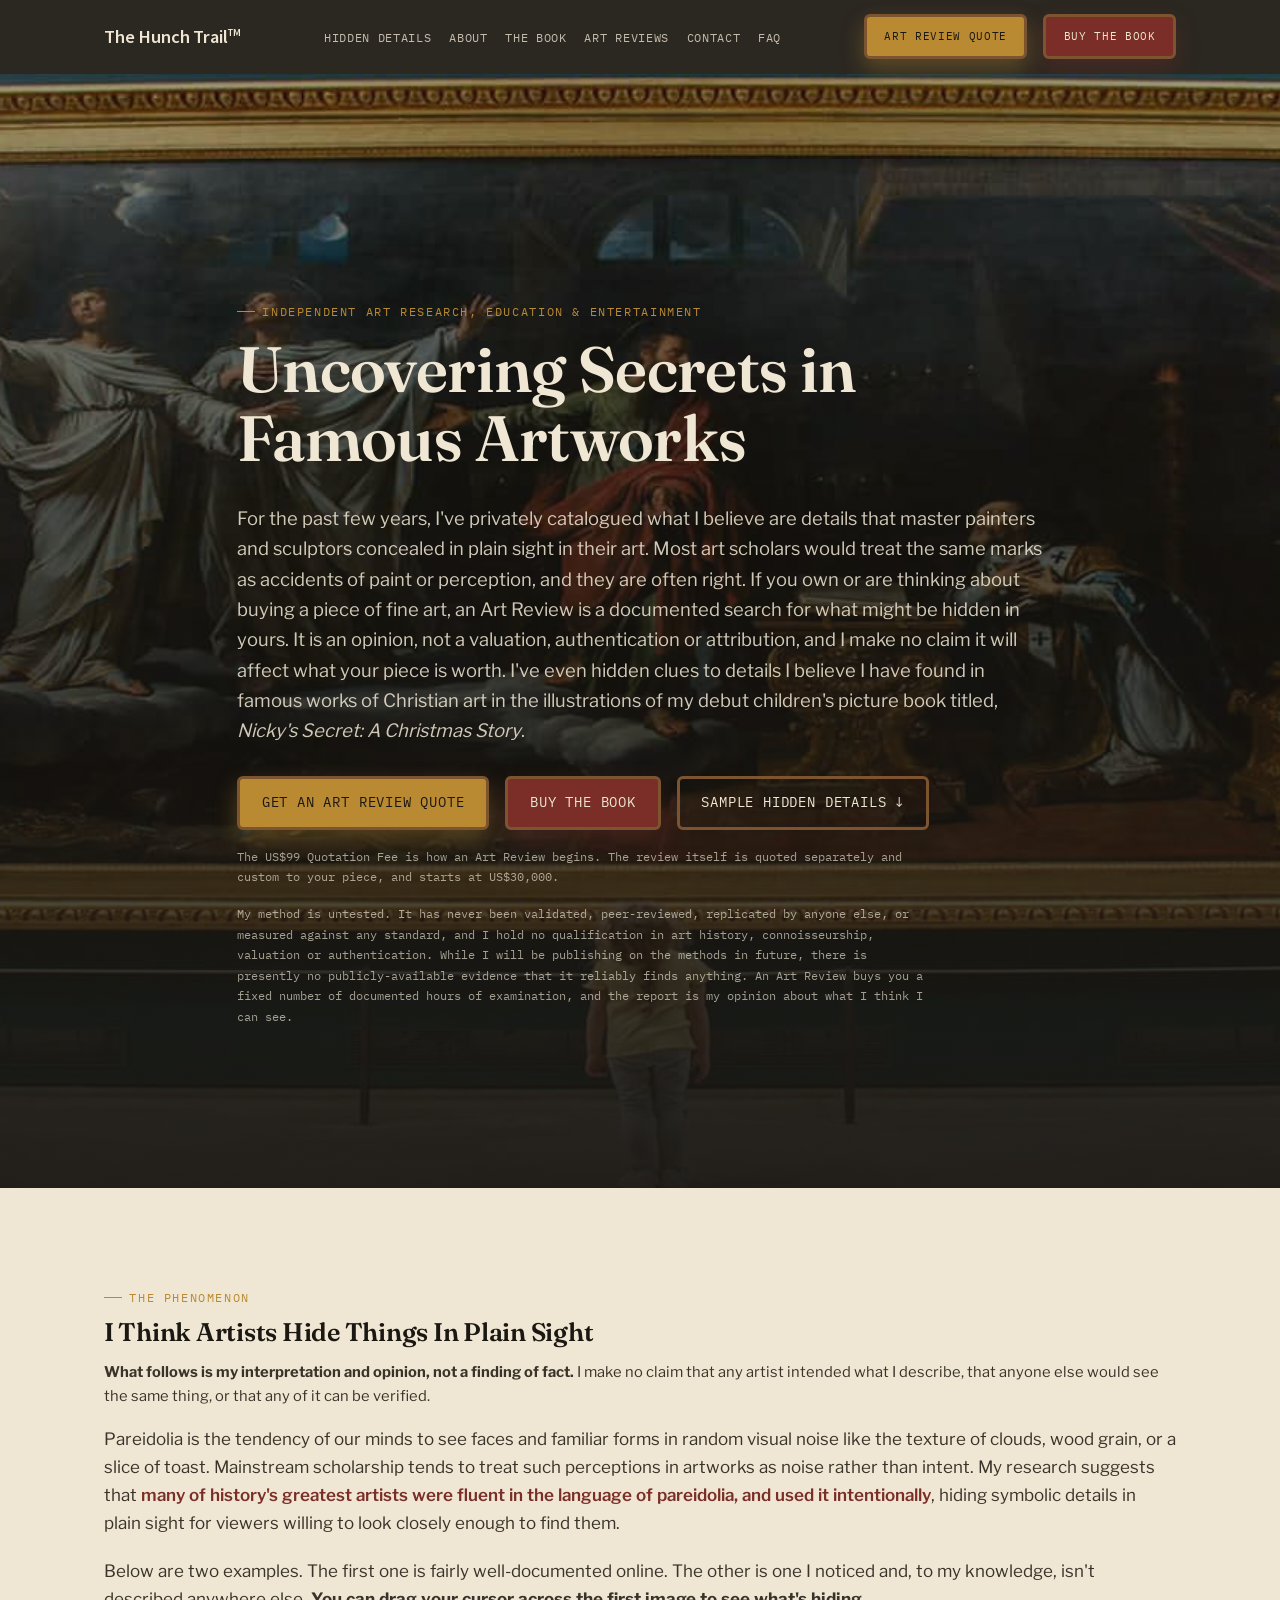
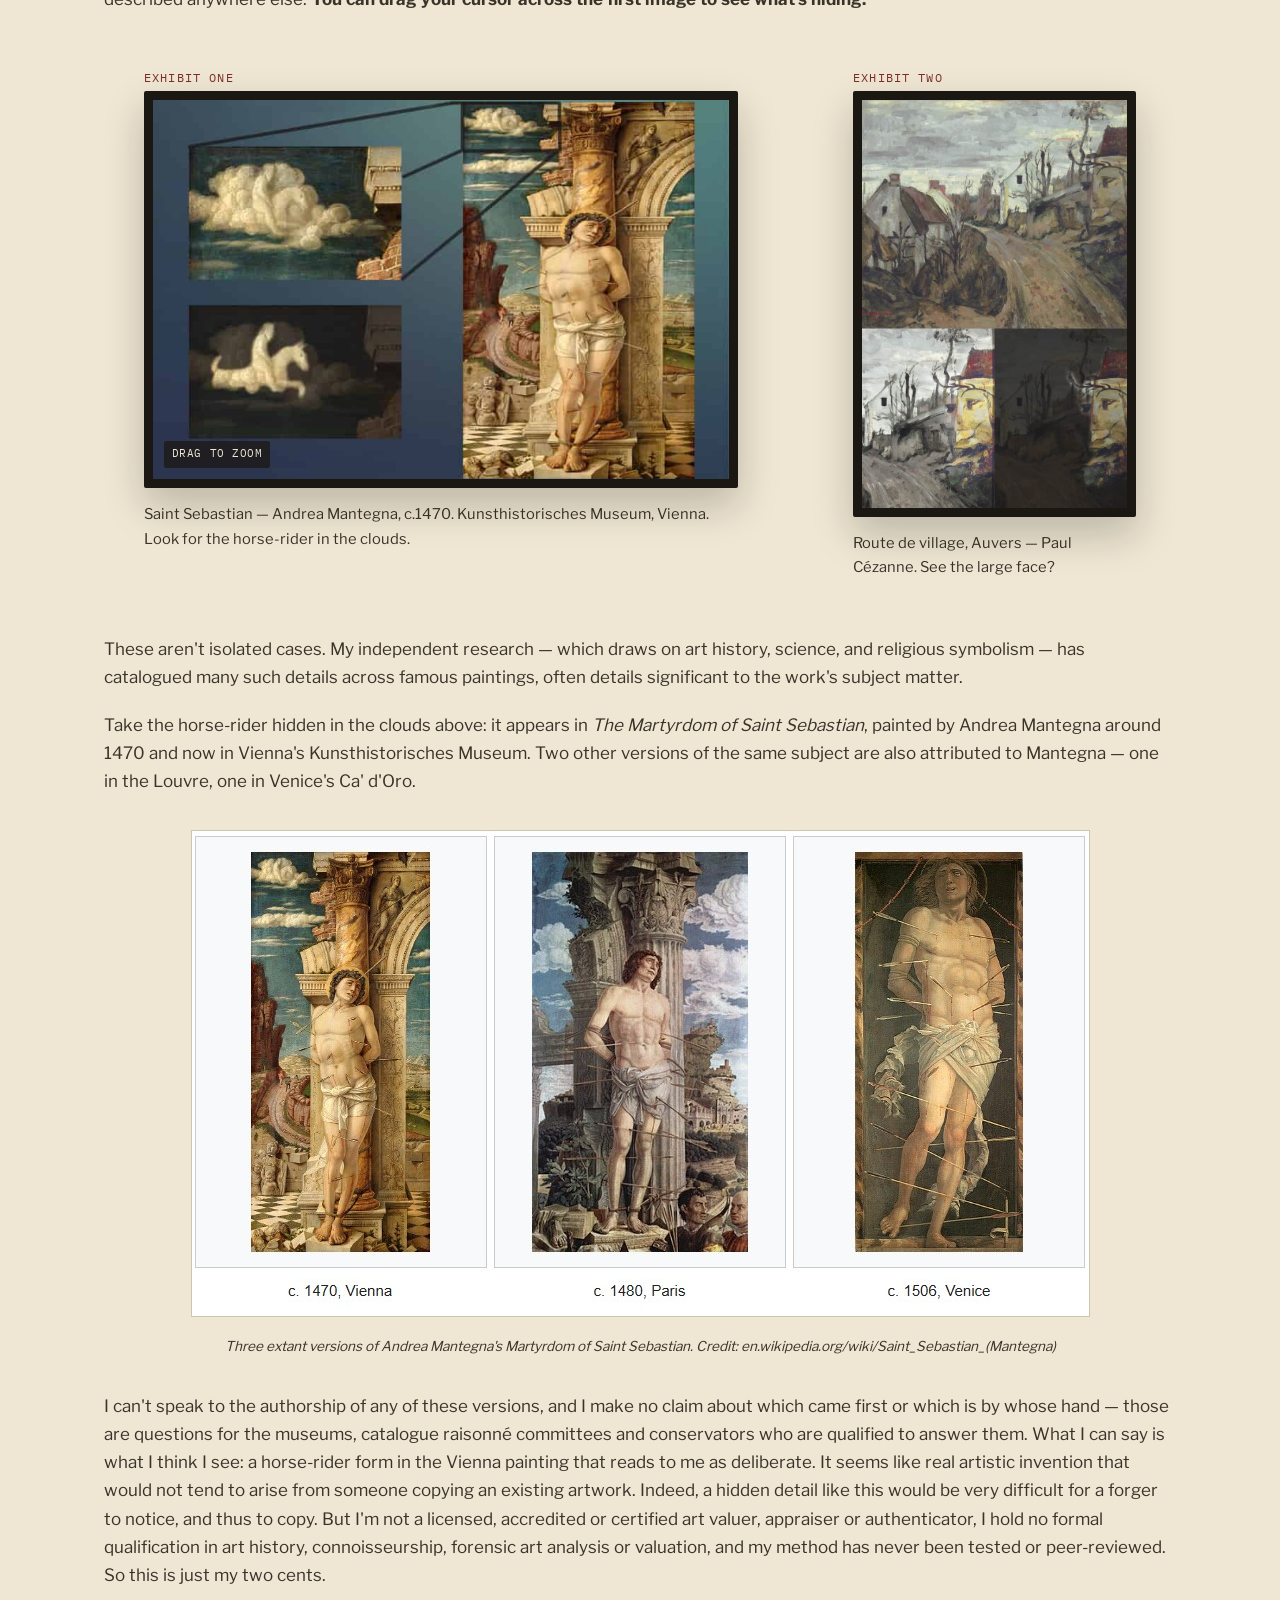
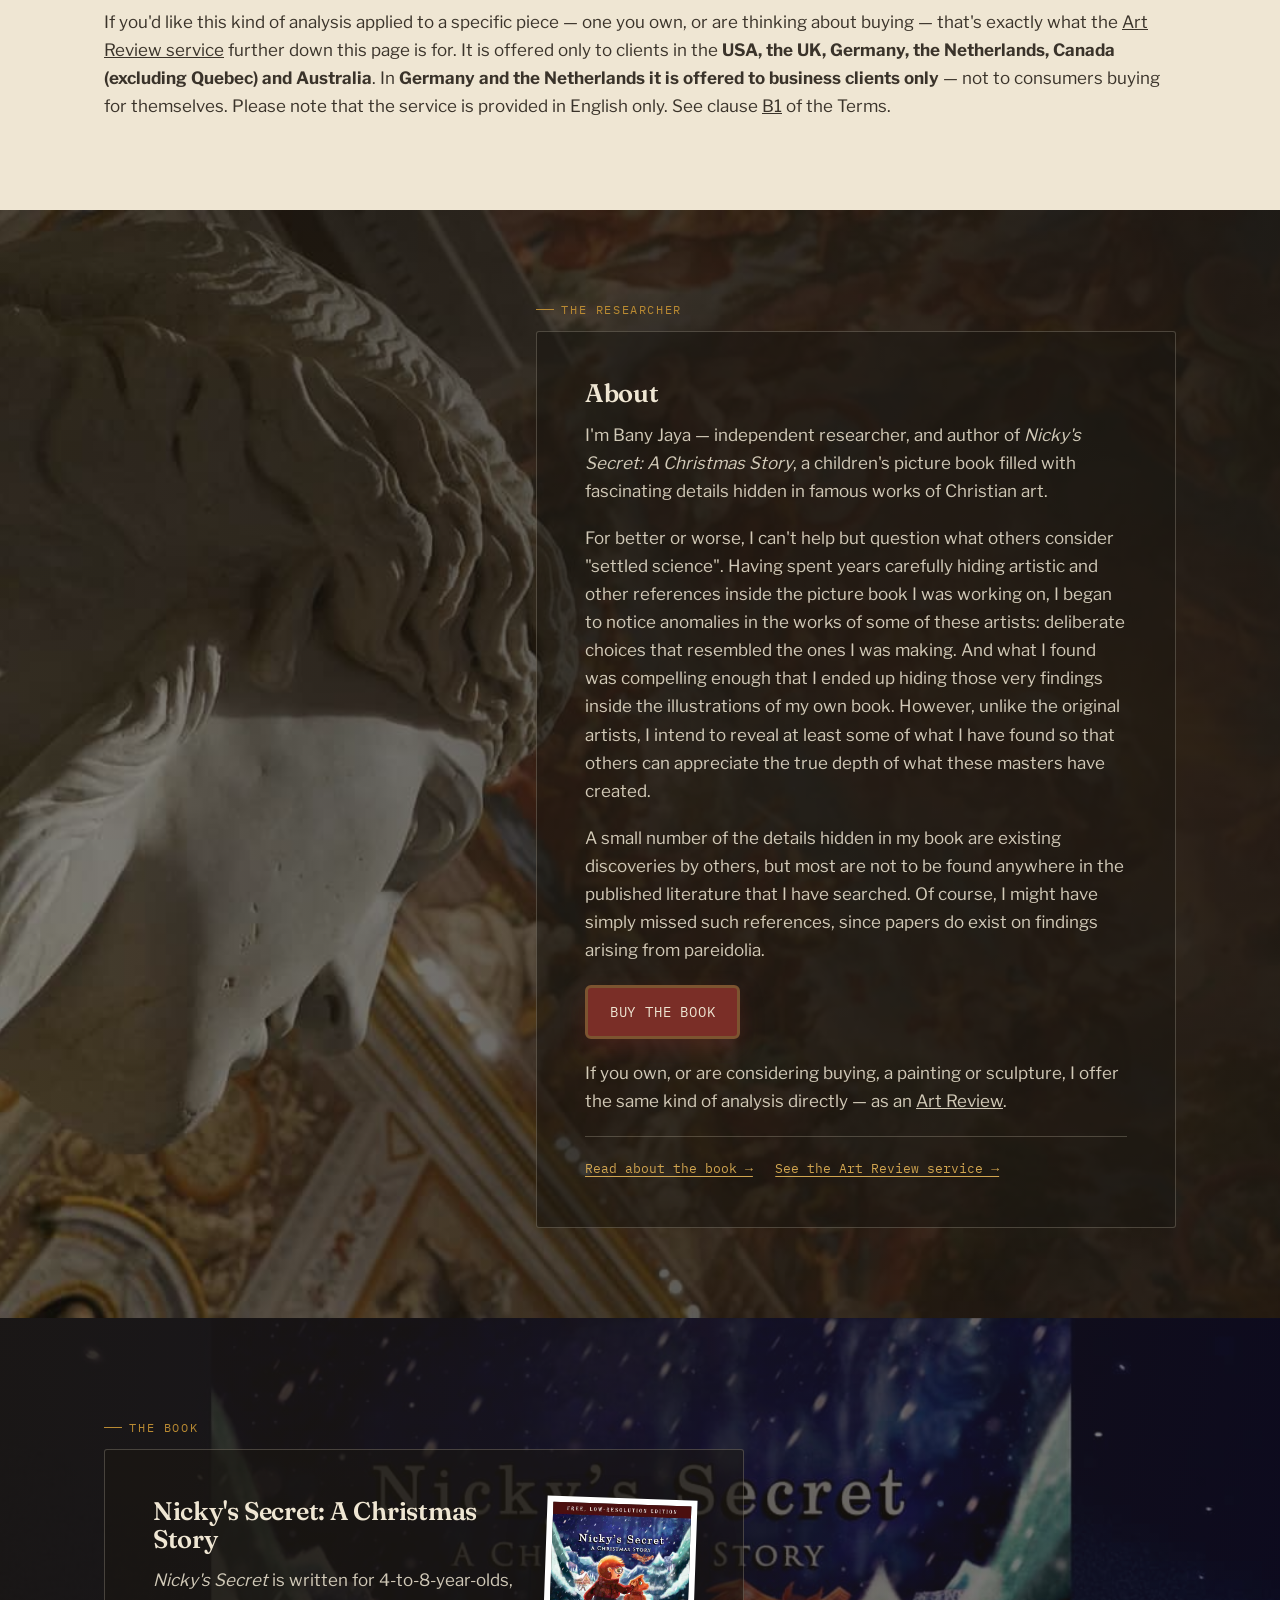
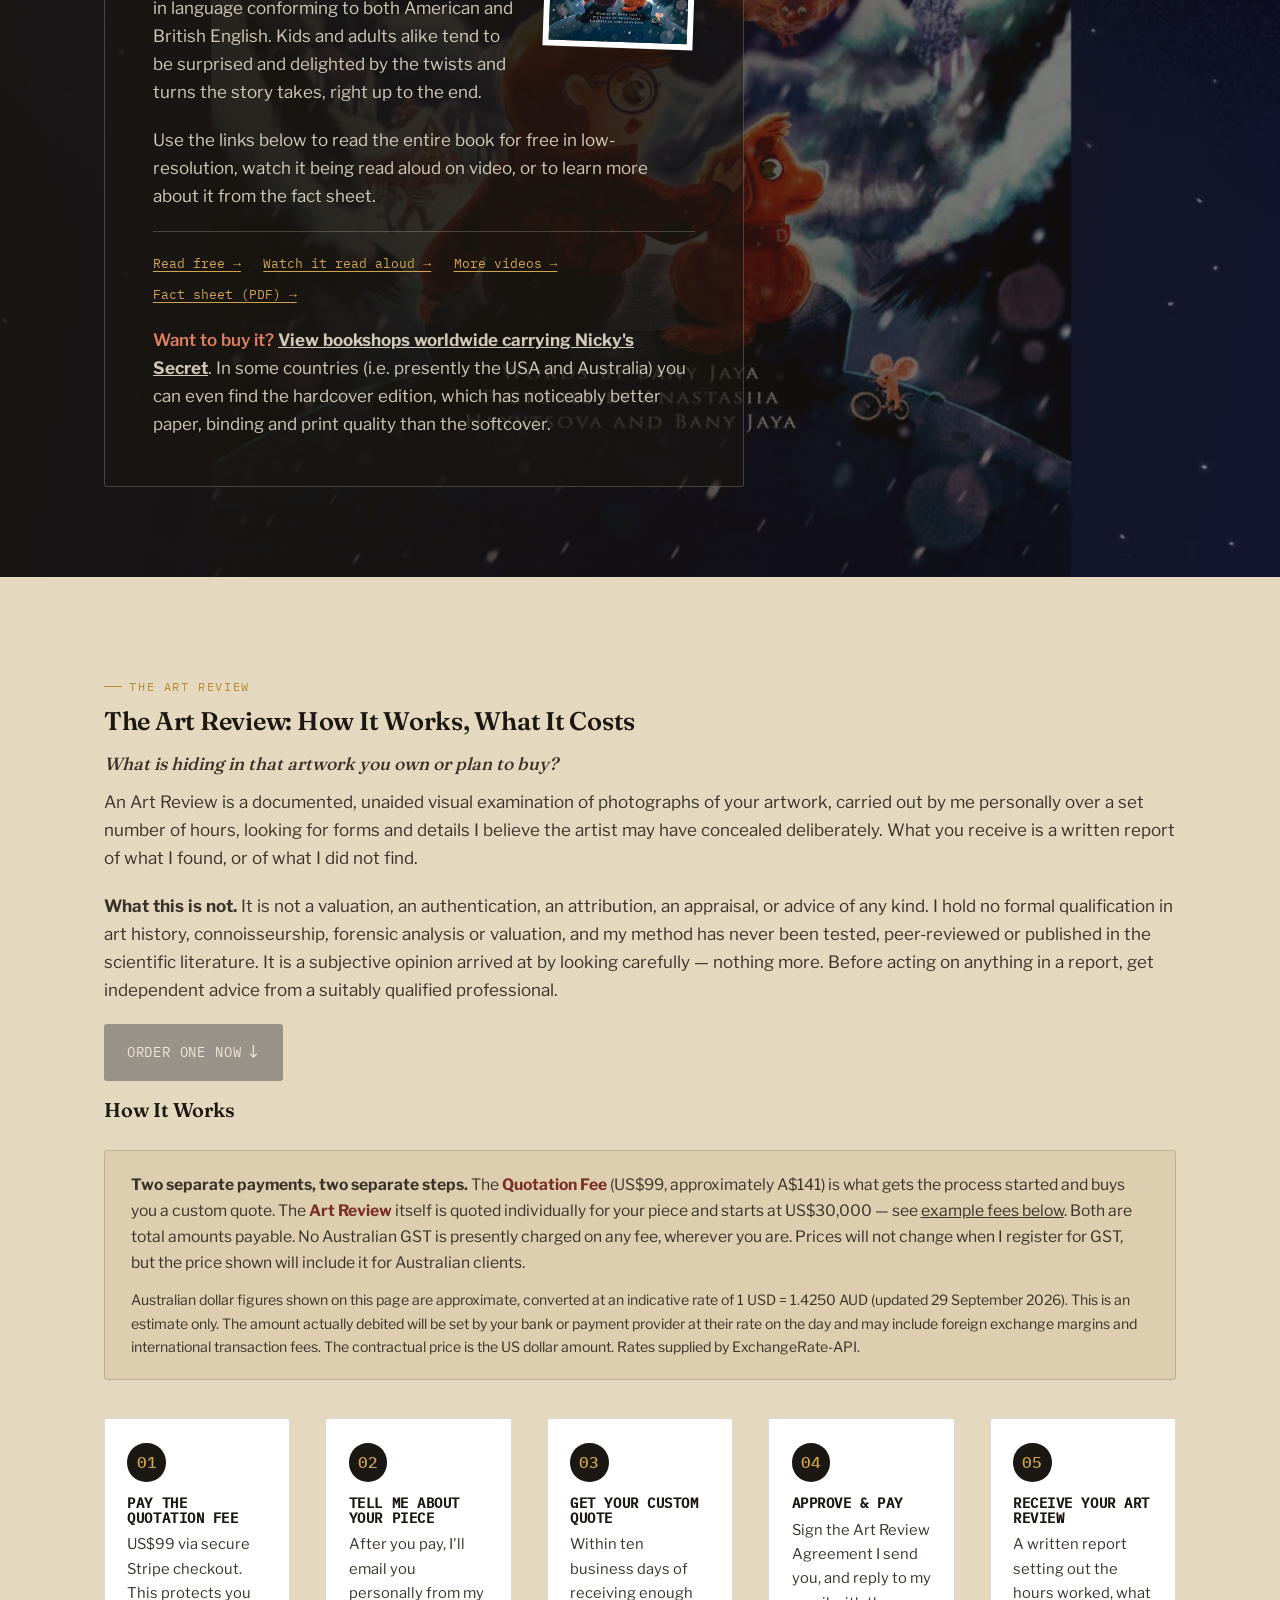
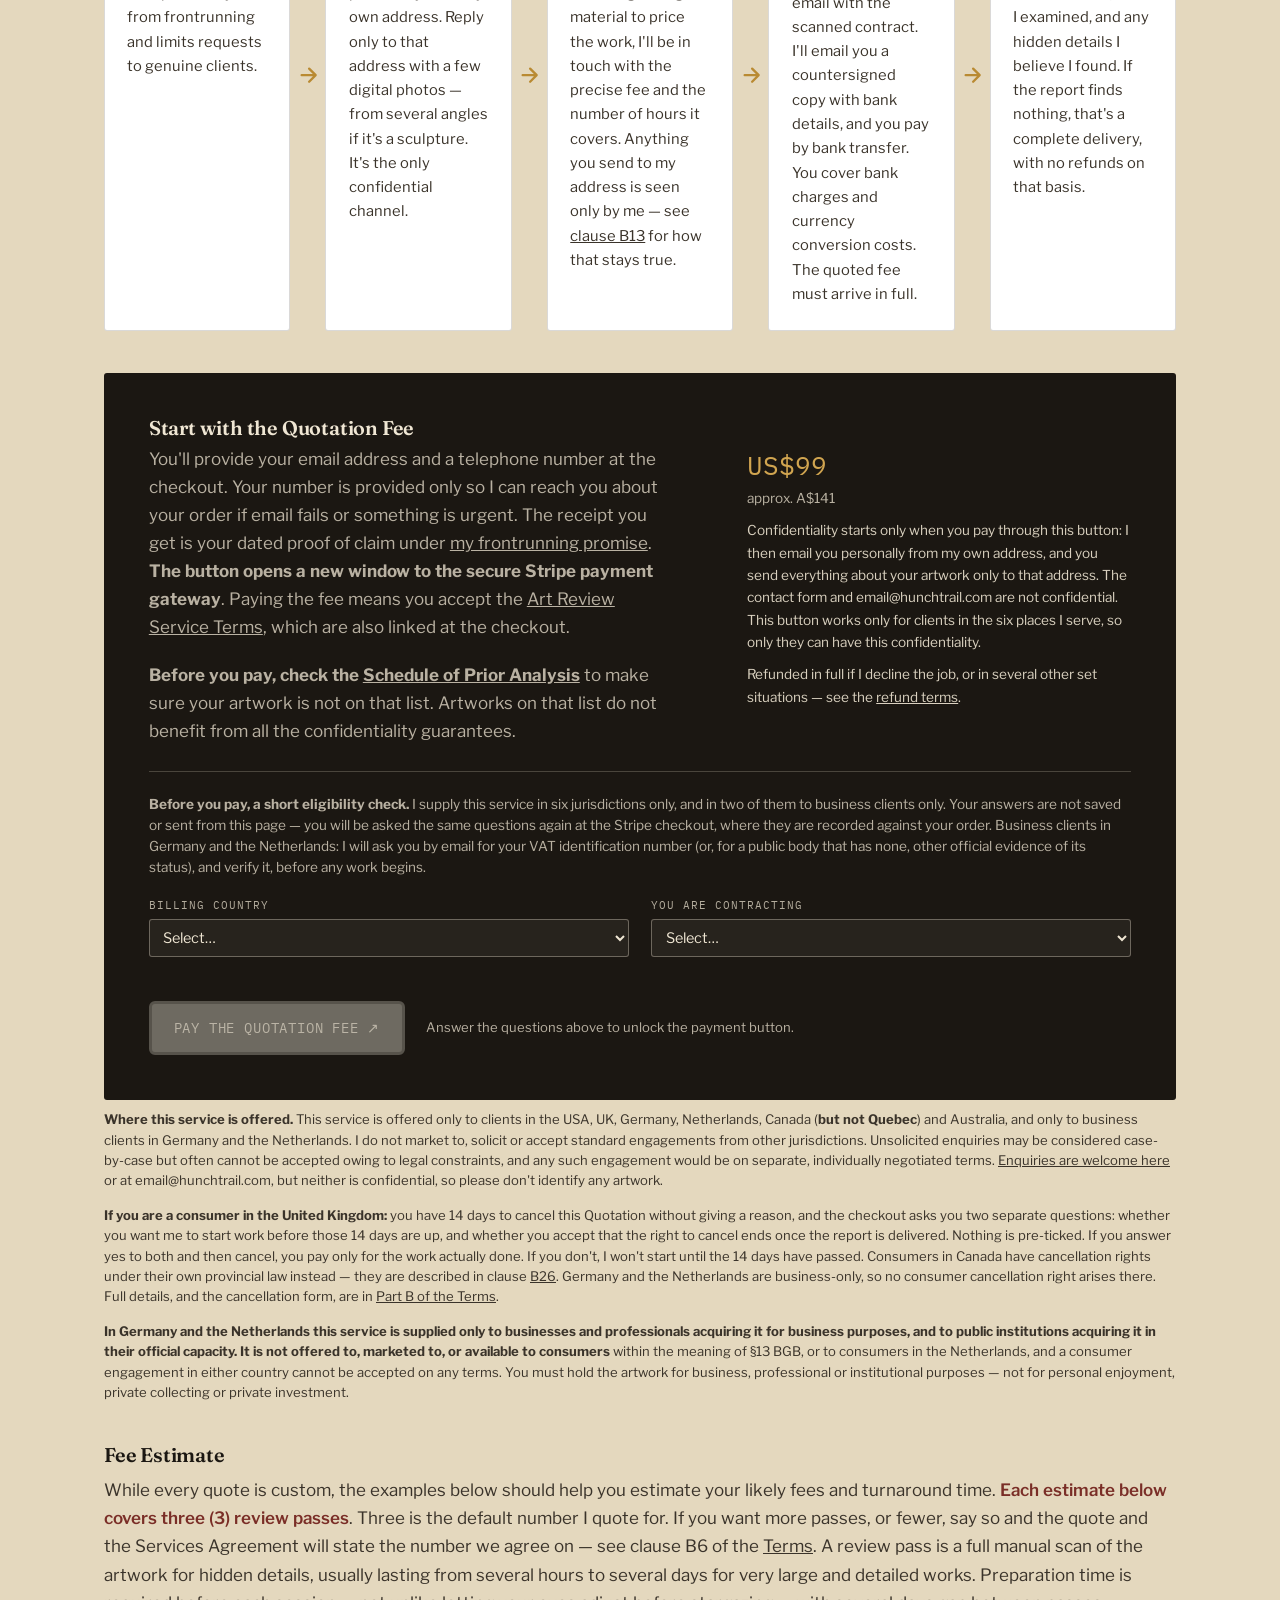
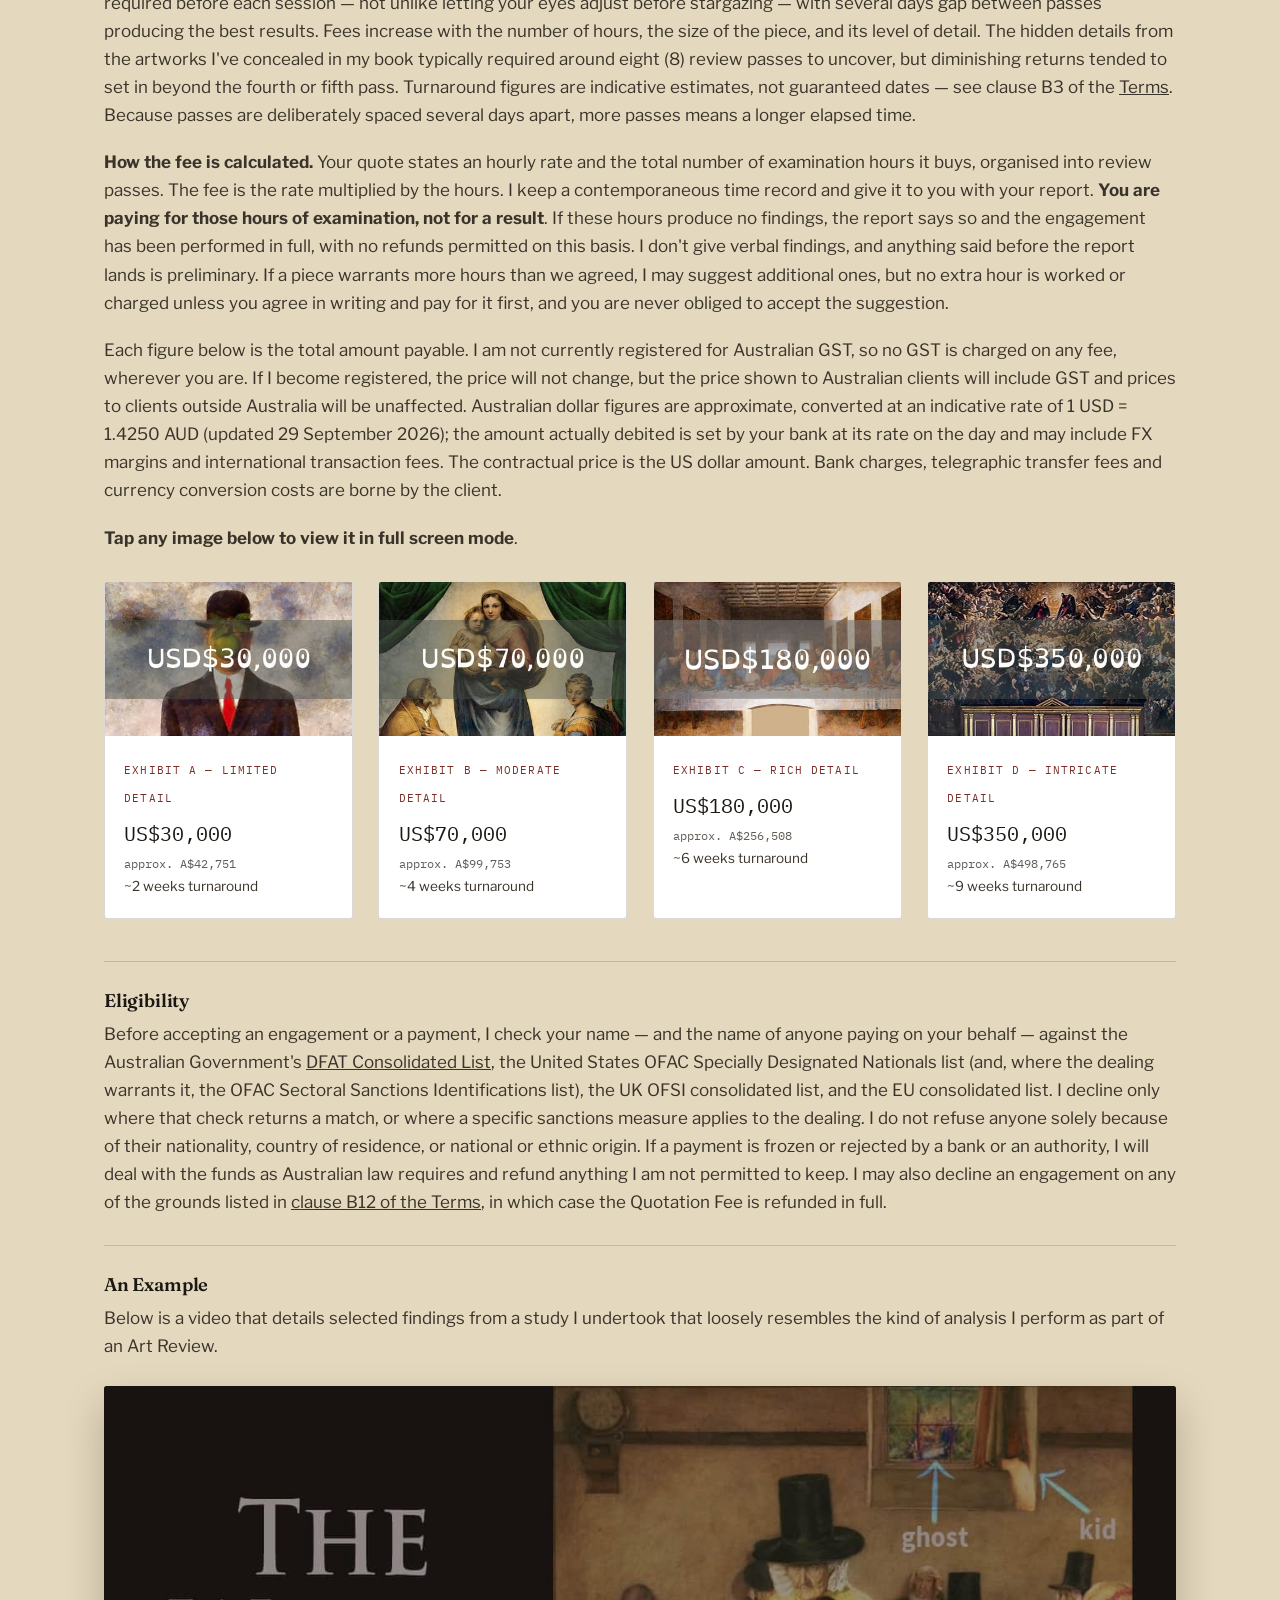
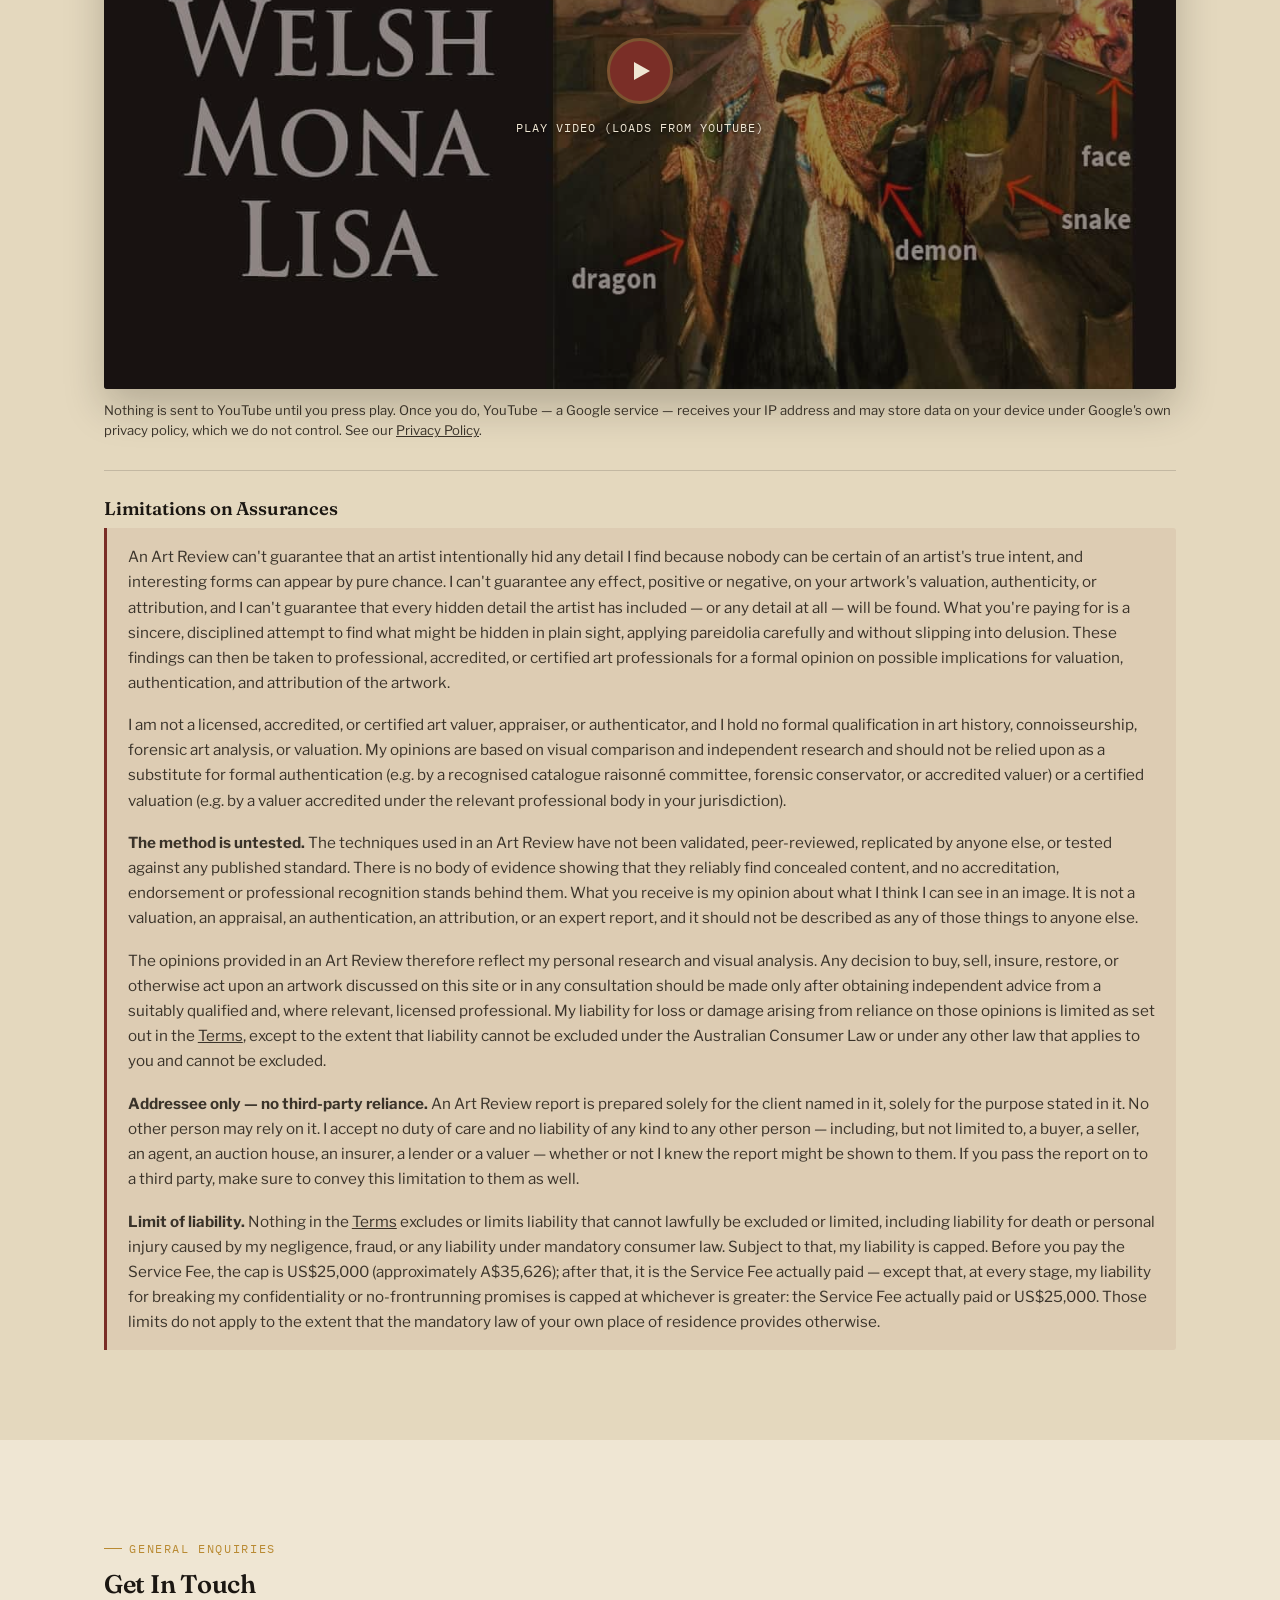
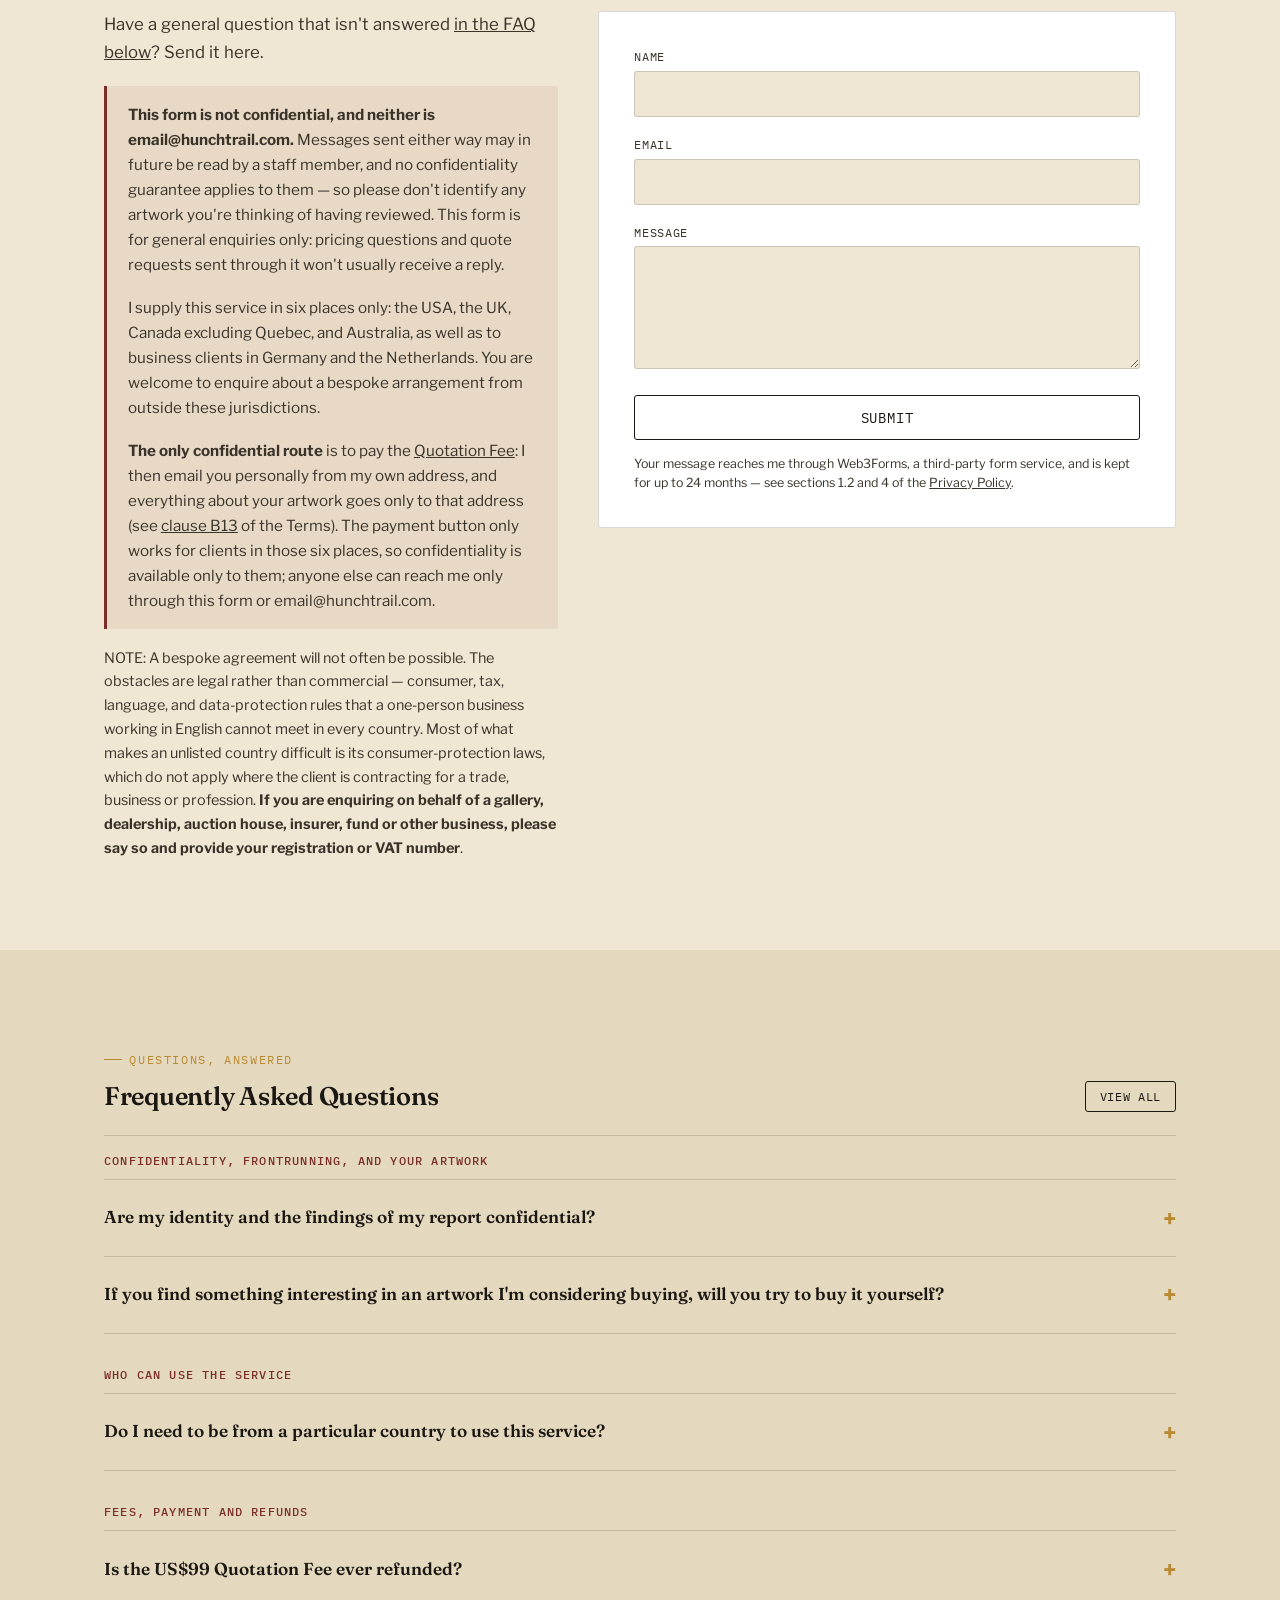
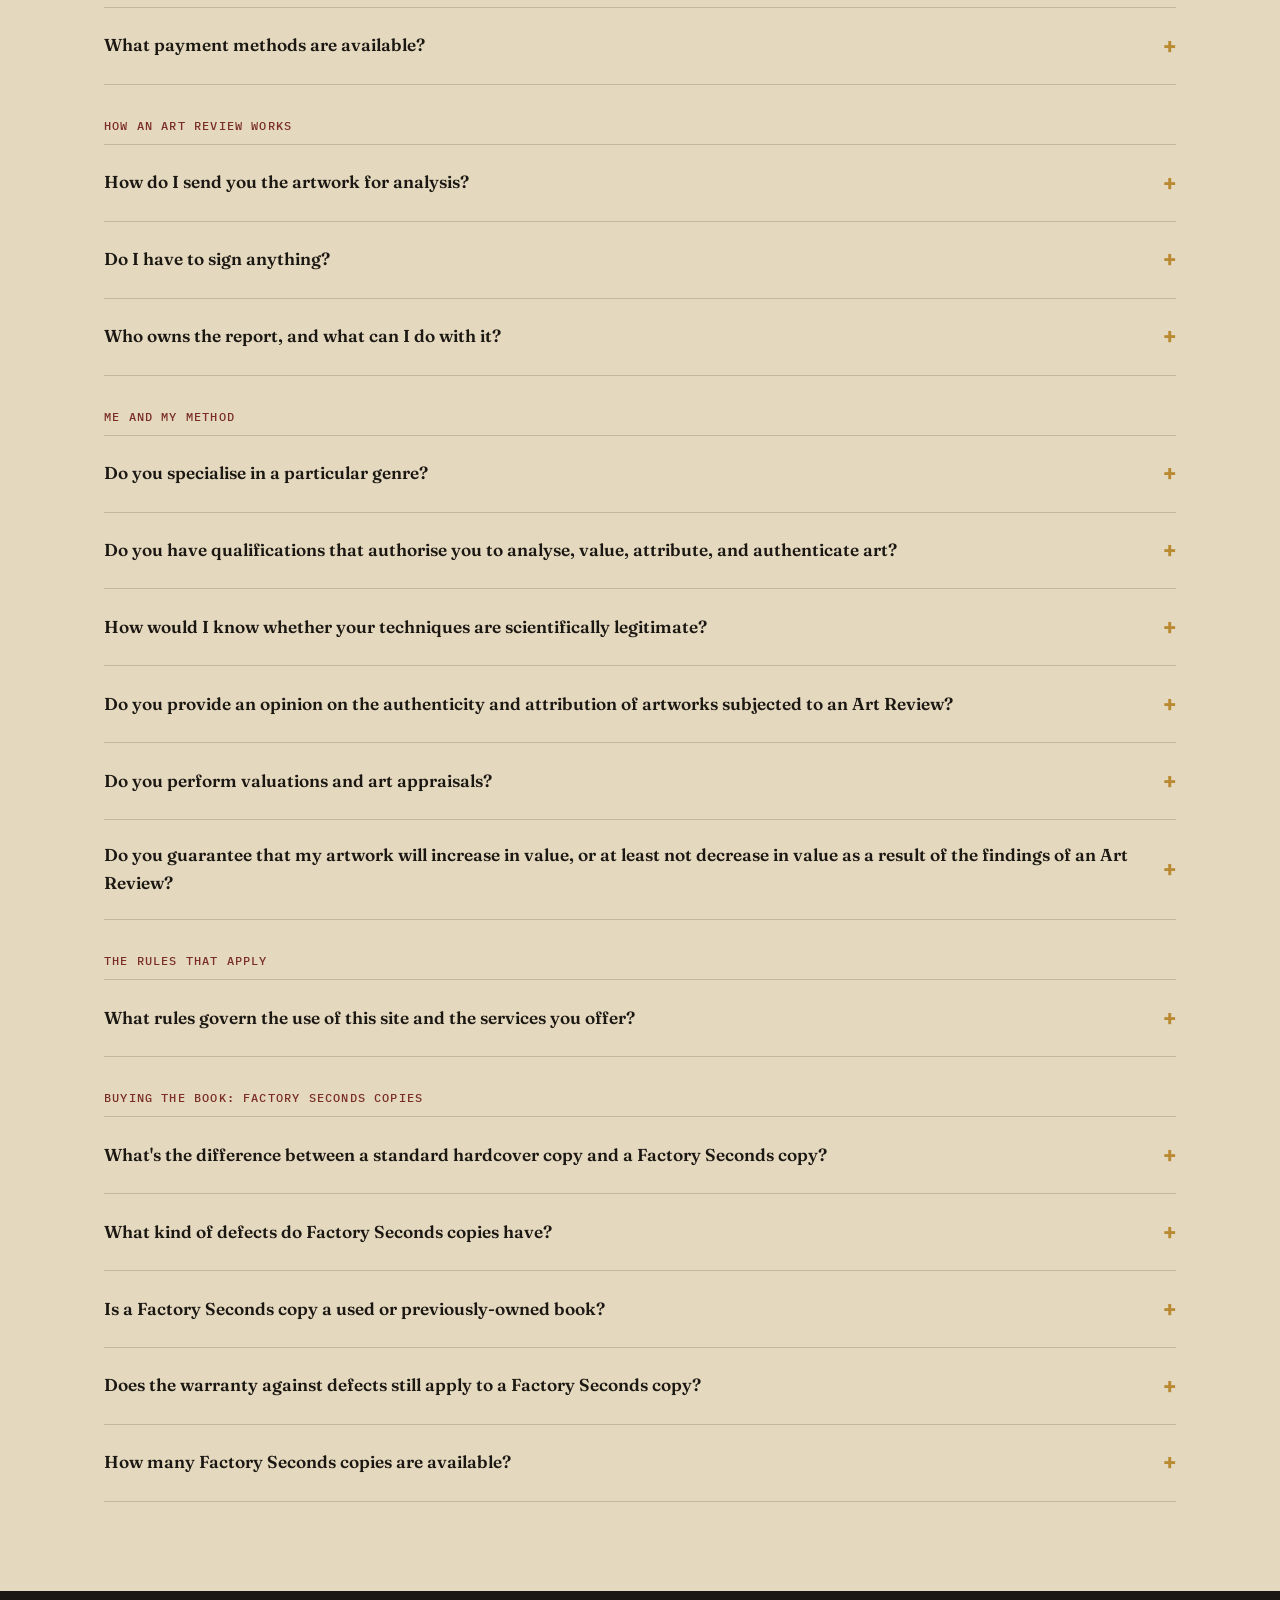
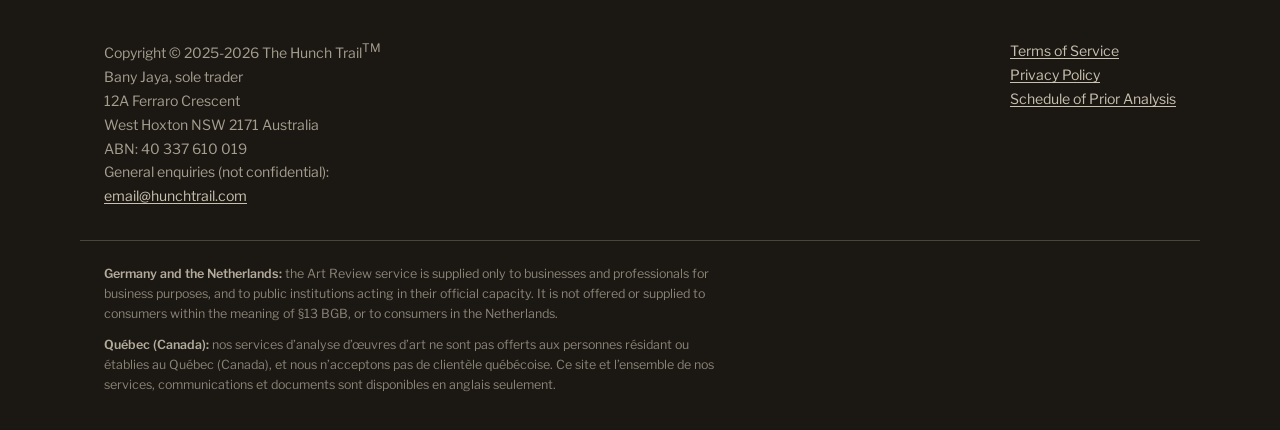
==== commit 1c18ebd0: "Add files via upload" ====
--- a/index.html
+++ b/index.html
@@ -655,7 +655,7 @@
 
 			<div class="price-note reveal">
 				<b>Two separate payments, two separate steps.</b> The <strong>Quotation Fee</strong> (US$99, approximately A$141) is what gets the process started and buys you a custom quote. The <strong>Art Review</strong> itself is quoted individually for your piece and starts at US$30,000 — see <a href="#fee_estimate">example fees below</a>. Both are total amounts payable. No Australian GST is presently charged on any fee, wherever you are. Prices will not change when I register for GST, but the price shown will include it for Australian clients.
-				<p style="margin-top:.8rem;font-size:.9em;">Australian dollar figures shown on this page are approximate, converted at an indicative rate of 1 USD = 1.4255 AUD (updated 25 September 2026). This is an estimate only. The amount actually debited will be set by your bank or payment provider at their rate on the day and may include foreign exchange margins and international transaction fees. The contractual price is the US dollar amount. Rates supplied by ExchangeRate-API.</p>
+				<p style="margin-top:.8rem;font-size:.9em;">Australian dollar figures shown on this page are approximate, converted at an indicative rate of 1 USD = 1.4250 AUD (updated 29 September 2026). This is an estimate only. The amount actually debited will be set by your bank or payment provider at their rate on the day and may include foreign exchange margins and international transaction fees. The contractual price is the US dollar amount. Rates supplied by ExchangeRate-API.</p>
 			</div>
 
 			<div class="steps reveal">
@@ -786,7 +786,7 @@
 
 			<p class="text-columns reveal"><b>How the fee is calculated.</b> Your quote states an hourly rate and the total number of examination hours it buys, organised into review passes. The fee is the rate multiplied by the hours. I keep a contemporaneous time record and give it to you with your report. <b>You are paying for those hours of examination, not for a result</b>. If these hours produce no findings, the report says so and the engagement has been performed in full, with no refunds permitted on this basis. I don't give verbal findings, and anything said before the report lands is preliminary. If a piece warrants more hours than we agreed, I may suggest additional ones, but no extra hour is worked or charged unless you agree in writing and pay for it first, and you are never obliged to accept the suggestion.</p>
 
-			<p class="text-columns reveal">Each figure below is the total amount payable. I am not currently registered for Australian GST, so no GST is charged on any fee, wherever you are. If I become registered, the price will not change, but the price shown to Australian clients will include GST and prices to clients outside Australia will be unaffected. Australian dollar figures are approximate, converted at an indicative rate of 1 USD = 1.4255 AUD (updated 25 September 2026); the amount actually debited is set by your bank at its rate on the day and may include FX margins and international transaction fees. The contractual price is the US dollar amount. Bank charges, telegraphic transfer fees and currency conversion costs are borne by the client.</p>
+			<p class="text-columns reveal">Each figure below is the total amount payable. I am not currently registered for Australian GST, so no GST is charged on any fee, wherever you are. If I become registered, the price will not change, but the price shown to Australian clients will include GST and prices to clients outside Australia will be unaffected. Australian dollar figures are approximate, converted at an indicative rate of 1 USD = 1.4250 AUD (updated 29 September 2026); the amount actually debited is set by your bank at its rate on the day and may include FX margins and international transaction fees. The contractual price is the US dollar amount. Bank charges, telegraphic transfer fees and currency conversion costs are borne by the client.</p>
 
 			<p><strong>Tap any image below to view it in full screen mode</strong>.</p>
 
@@ -798,7 +798,7 @@
 					<div class="exhibit-body">
 						<span class="exhibit-tag2">Exhibit A — Limited detail</span>
 						<div class="exhibit-price">US$30,000</div>
-						<div class="exhibit-aud">approx. A$42,764</div>
+						<div class="exhibit-aud">approx. A$42,751</div>
 						<div class="exhibit-turn">~2 weeks turnaround</div>
 					</div>
 				</div>
@@ -809,7 +809,7 @@
 					<div class="exhibit-body">
 						<span class="exhibit-tag2">Exhibit B — Moderate detail</span>
 						<div class="exhibit-price">US$70,000</div>
-						<div class="exhibit-aud">approx. A$99,784</div>
+						<div class="exhibit-aud">approx. A$99,753</div>
 						<div class="exhibit-turn">~4 weeks turnaround</div>
 					</div>
 				</div>
@@ -820,7 +820,7 @@
 					<div class="exhibit-body">
 						<span class="exhibit-tag2">Exhibit C — Rich detail</span>
 						<div class="exhibit-price">US$180,000</div>
-						<div class="exhibit-aud">approx. A$256,587</div>
+						<div class="exhibit-aud">approx. A$256,508</div>
 						<div class="exhibit-turn">~6 weeks turnaround</div>
 					</div>
 				</div>
@@ -831,7 +831,7 @@
 					<div class="exhibit-body">
 						<span class="exhibit-tag2">Exhibit D — Intricate detail</span>
 						<div class="exhibit-price">US$350,000</div>
-						<div class="exhibit-aud">approx. A$498,918</div>
+						<div class="exhibit-aud">approx. A$498,765</div>
 						<div class="exhibit-turn">~9 weeks turnaround</div>
 					</div>
 				</div>
@@ -889,7 +889,7 @@
 					<p><b>The method is untested.</b> The techniques used in an Art Review have not been validated, peer-reviewed, replicated by anyone else, or tested against any published standard. There is no body of evidence showing that they reliably find concealed content, and no accreditation, endorsement or professional recognition stands behind them. What you receive is my opinion about what I think I can see in an image. It is not a valuation, an appraisal, an authentication, an attribution, or an expert report, and it should not be described as any of those things to anyone else.</p>
 					<p>The opinions provided in an Art Review therefore reflect my personal research and visual analysis. Any decision to buy, sell, insure, restore, or otherwise act upon an artwork discussed on this site or in any consultation should be made only after obtaining independent advice from a suitably qualified and, where relevant, licensed professional. My liability for loss or damage arising from reliance on those opinions is limited as set out in the <a href="terms.html">Terms</a>, except to the extent that liability cannot be excluded under the Australian Consumer Law or under any other law that applies to you and cannot be excluded.</p>
 					<p><b>Addressee only — no third-party reliance.</b> An Art Review report is prepared solely for the client named in it, solely for the purpose stated in it. No other person may rely on it. I accept no duty of care and no liability of any kind to any other person — including, but not limited to, a buyer, a seller, an agent, an auction house, an insurer, a lender or a valuer — whether or not I knew the report might be shown to them. If you pass the report on to a third party, make sure to convey this limitation to them as well.</p>
-					<p><b>Limit of liability.</b> Nothing in the <a href="terms.html">Terms</a> excludes or limits liability that cannot lawfully be excluded or limited, including liability for death or personal injury caused by my negligence, fraud, or any liability under mandatory consumer law. Subject to that, my liability is capped. Before you pay the Service Fee, the cap is US$25,000 (approximately A$35,637); after that, it is the Service Fee actually paid &mdash; except that, at every stage, my liability for breaking my confidentiality or no-frontrunning promises is capped at whichever is greater: the Service Fee actually paid or US$25,000. Those limits do not apply to the extent that the mandatory law of your own place of residence provides otherwise.</p>
+					<p><b>Limit of liability.</b> Nothing in the <a href="terms.html">Terms</a> excludes or limits liability that cannot lawfully be excluded or limited, including liability for death or personal injury caused by my negligence, fraud, or any liability under mandatory consumer law. Subject to that, my liability is capped. Before you pay the Service Fee, the cap is US$25,000 (approximately A$35,626); after that, it is the Service Fee actually paid &mdash; except that, at every stage, my liability for breaking my confidentiality or no-frontrunning promises is capped at whichever is greater: the Service Fee actually paid or US$25,000. Those limits do not apply to the extent that the mandatory law of your own place of residence provides otherwise.</p>
 				</div>
 			</div>
 
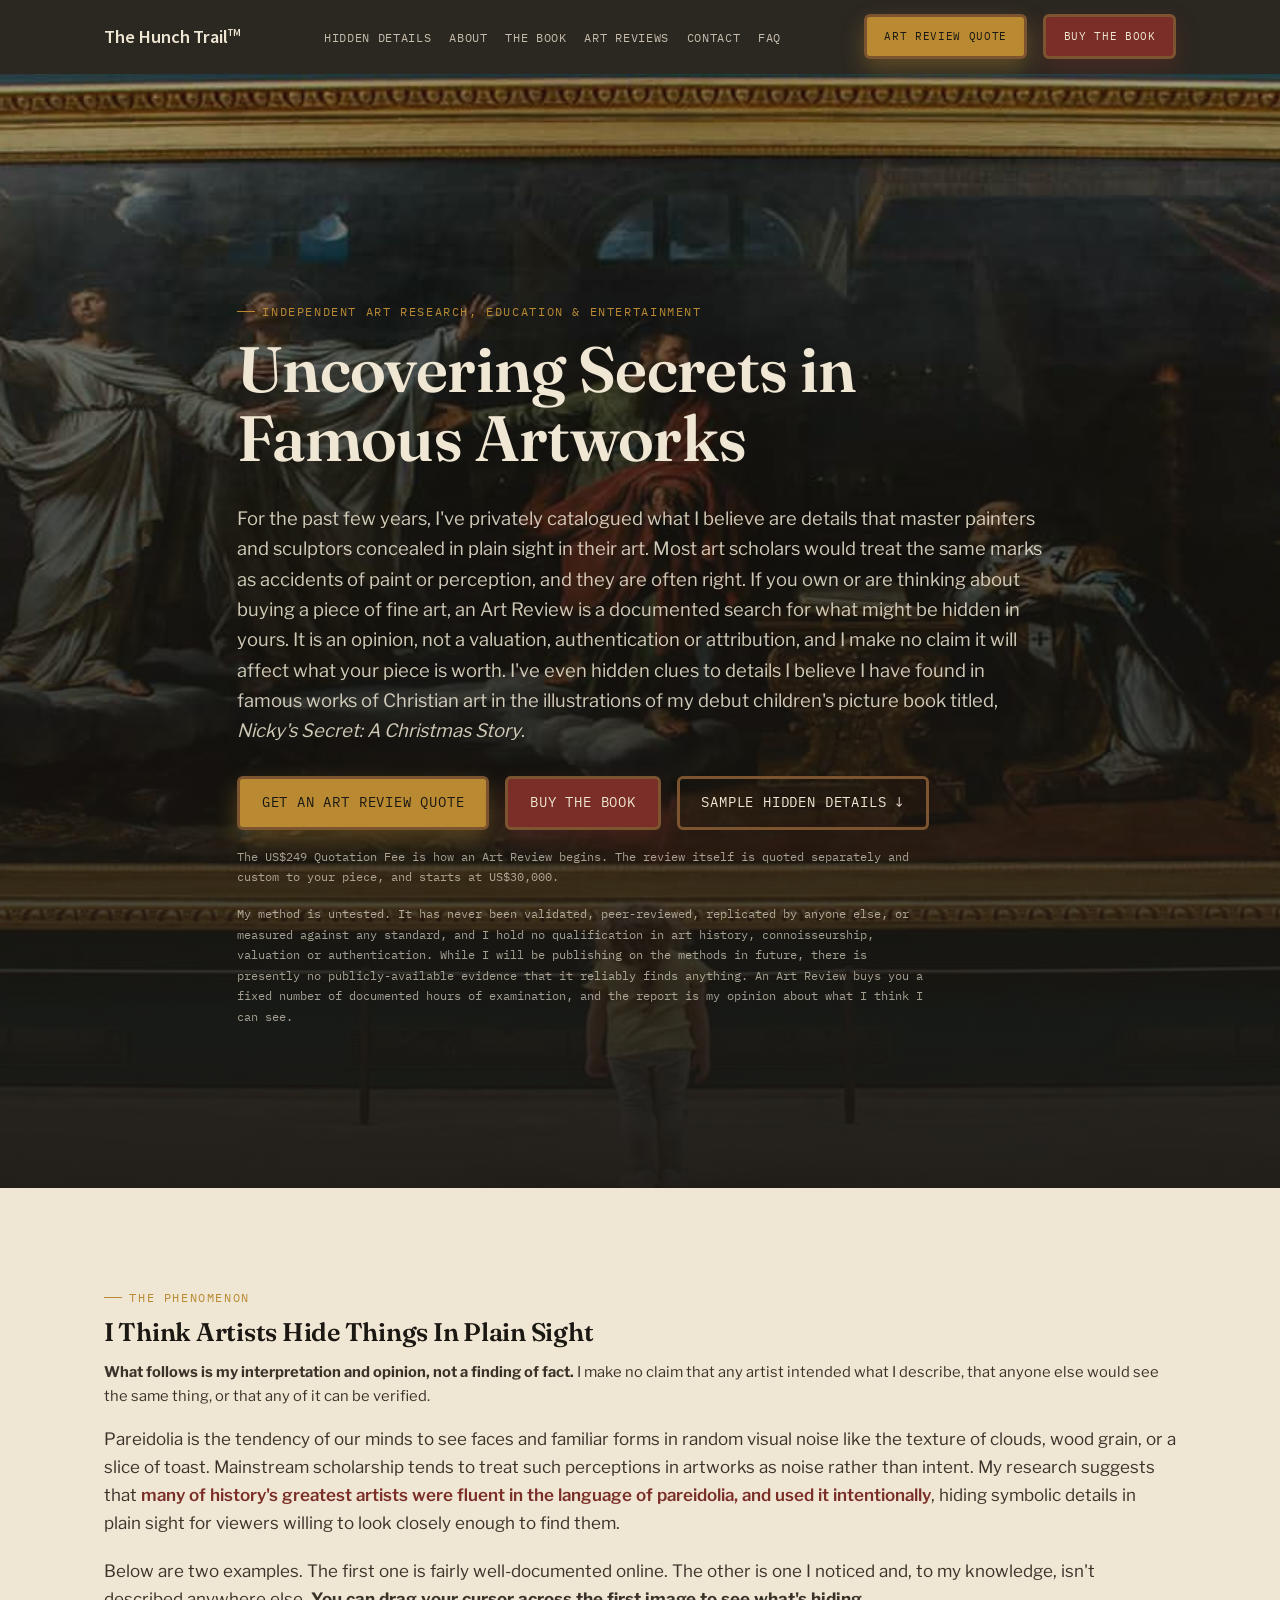
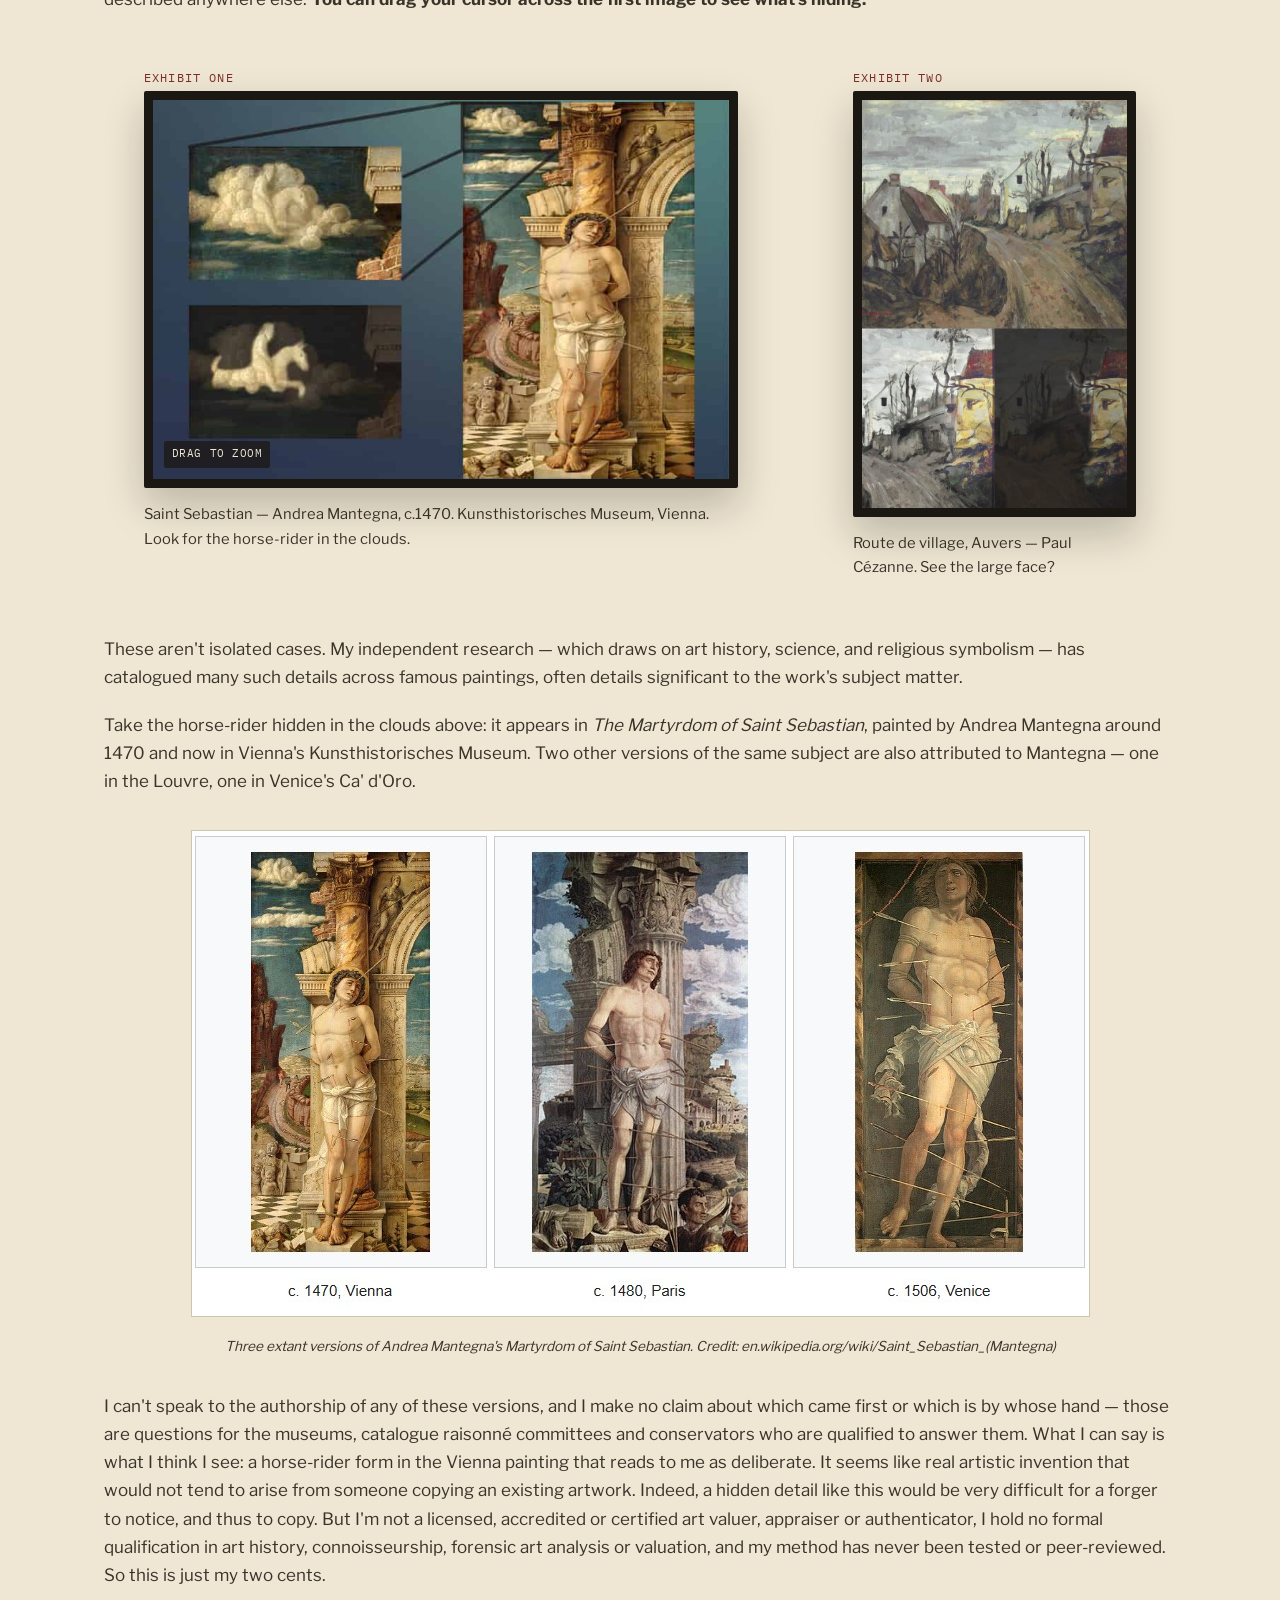
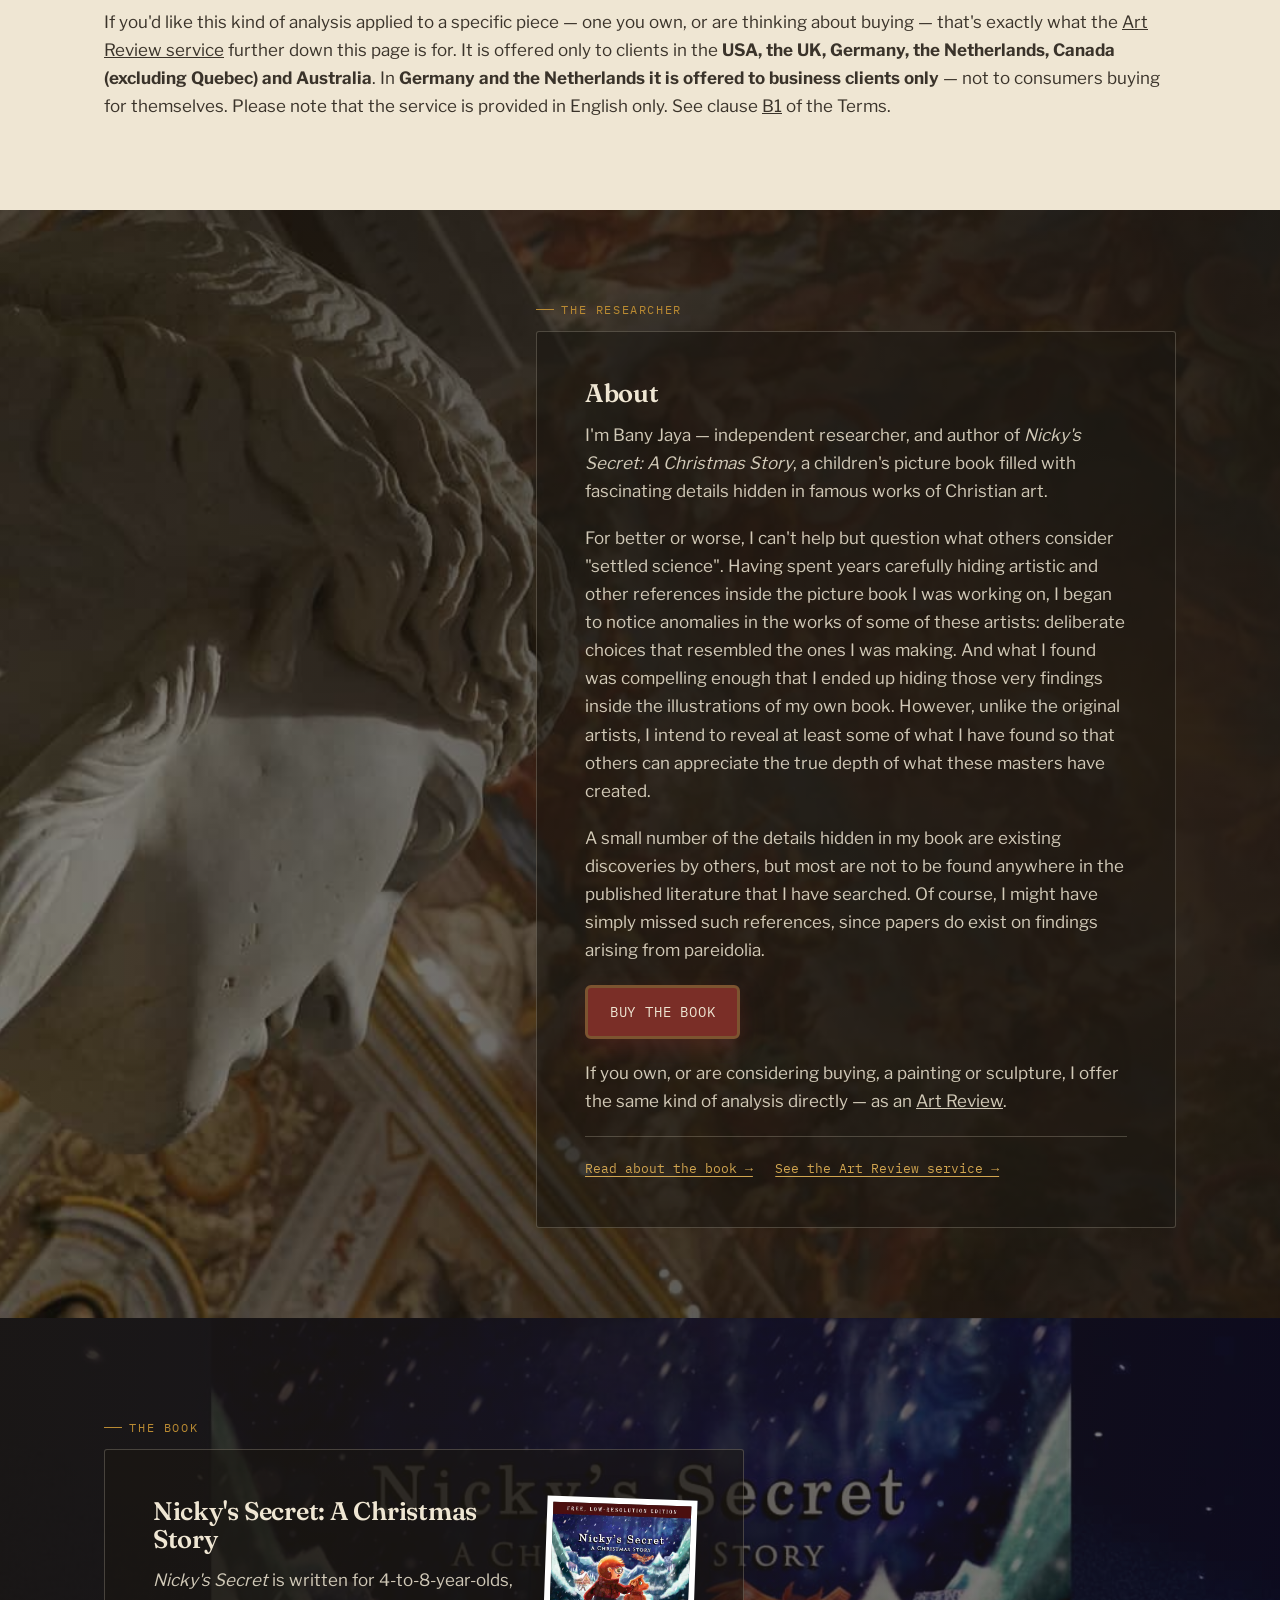
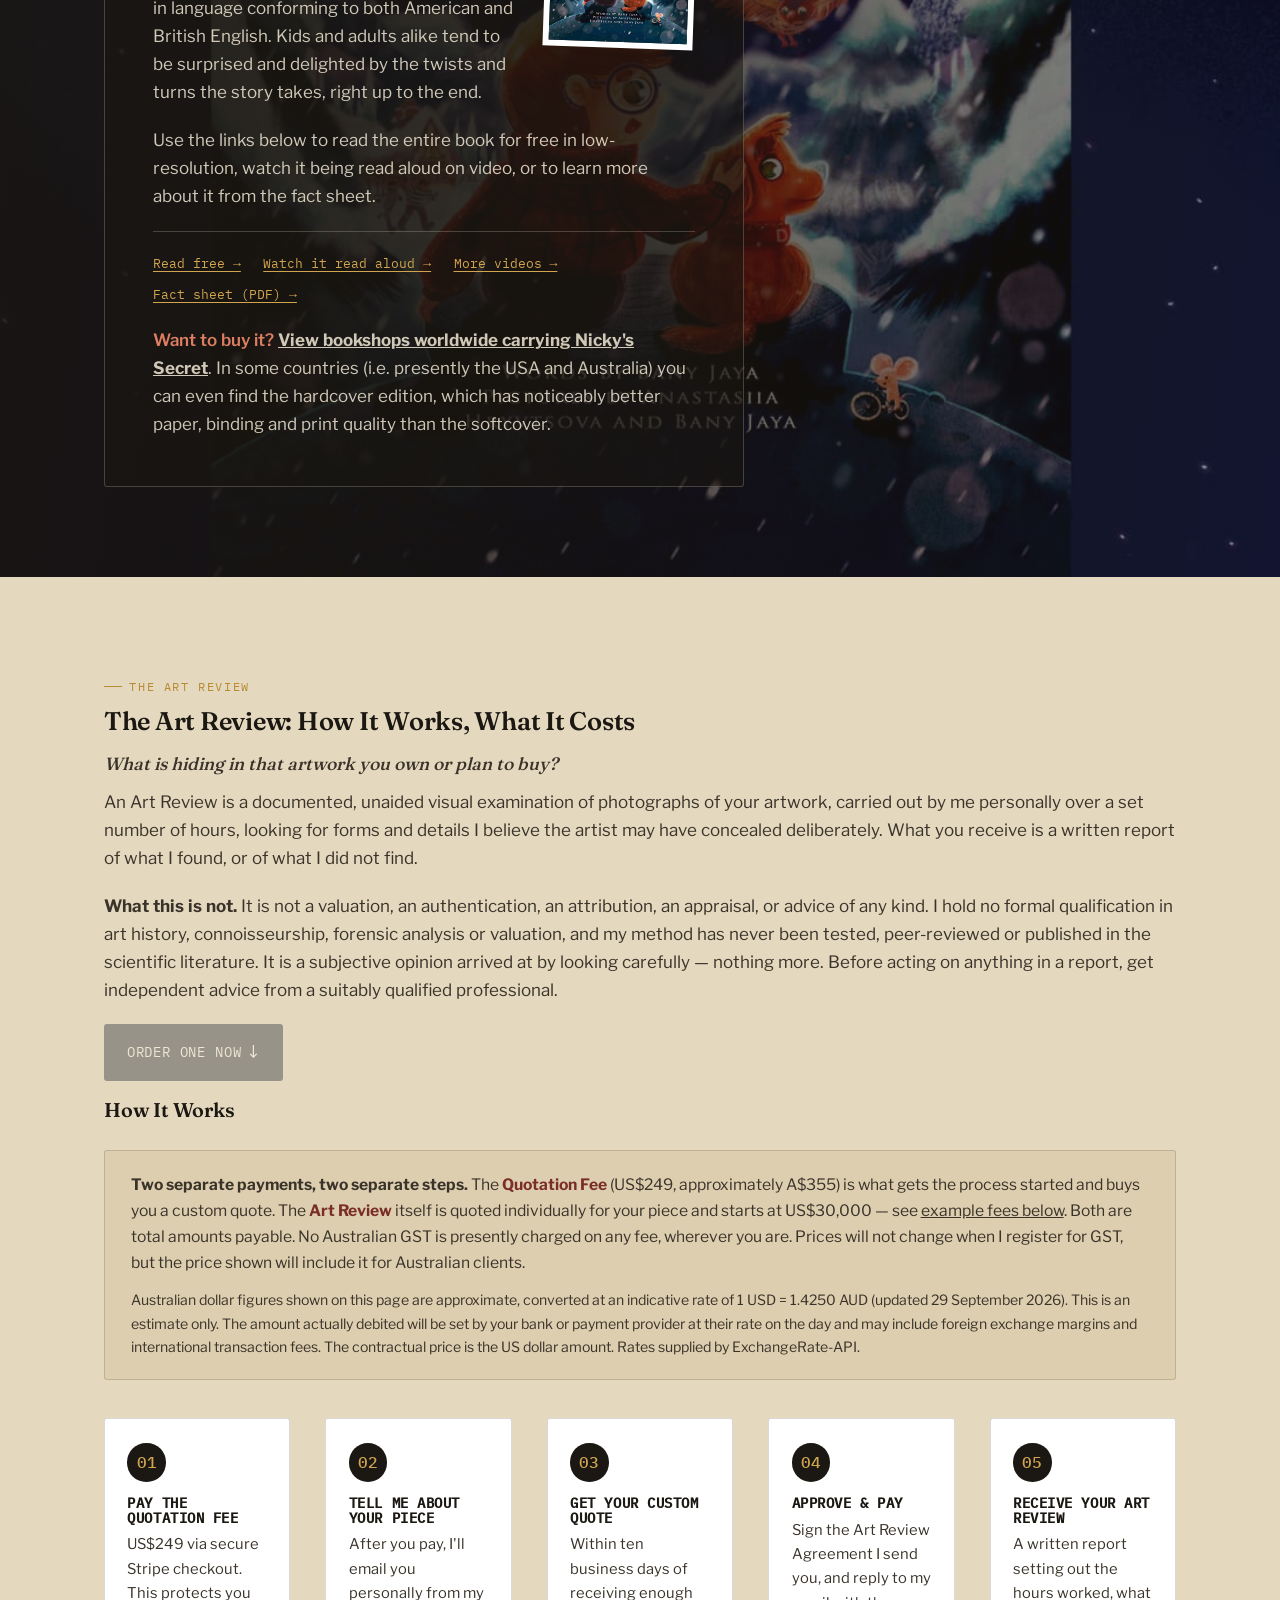
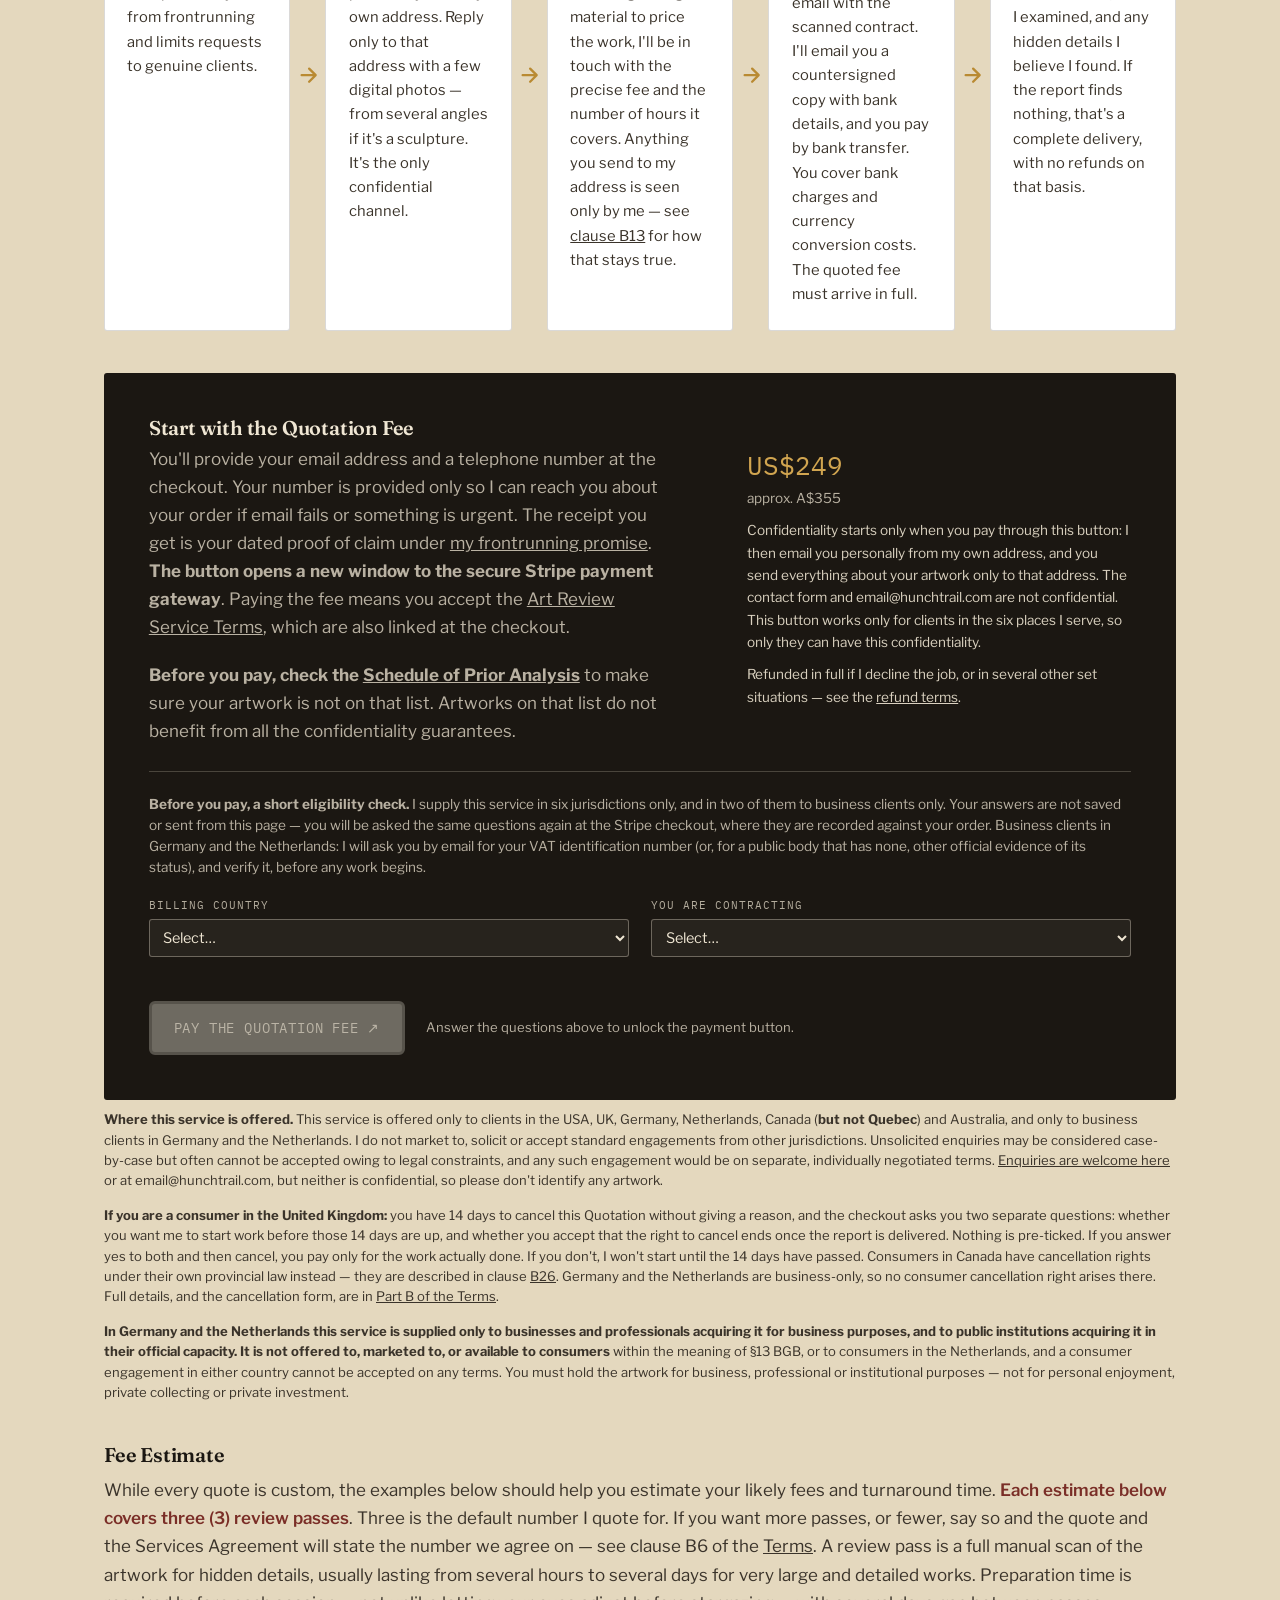
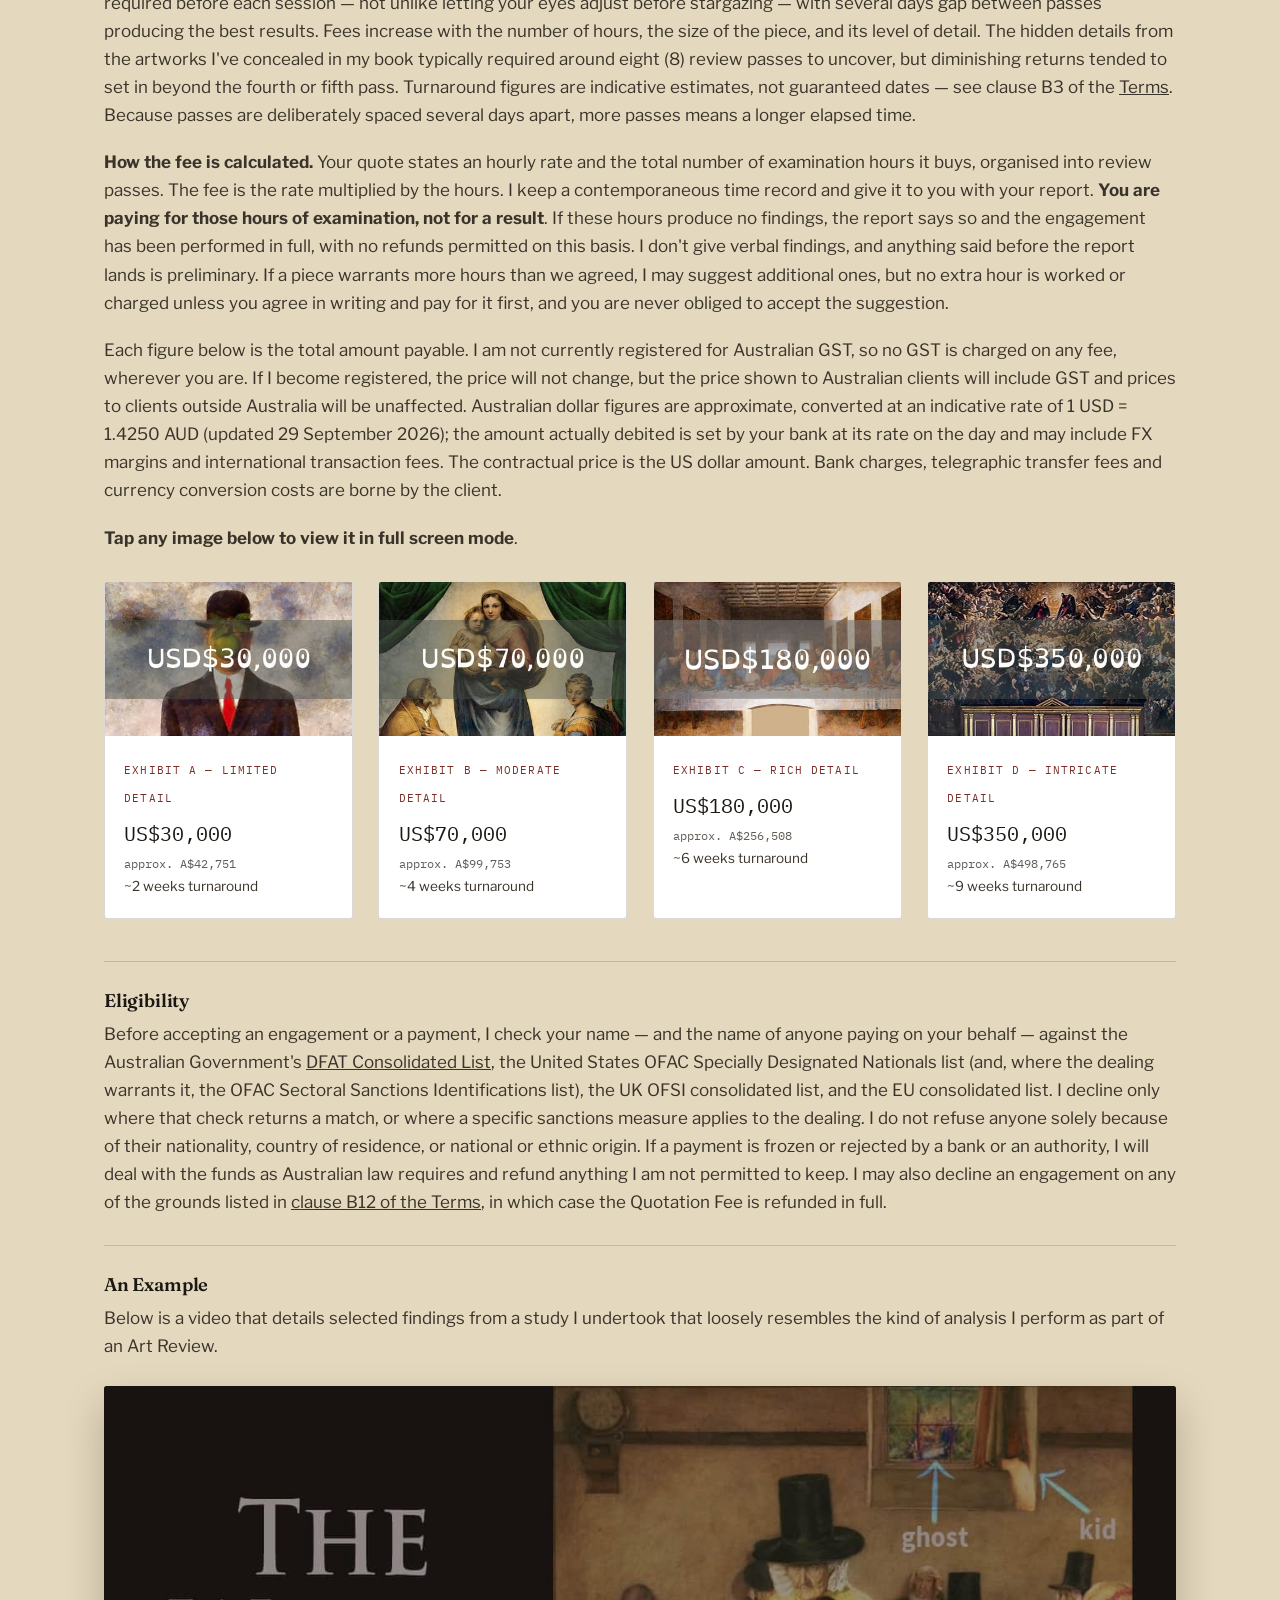
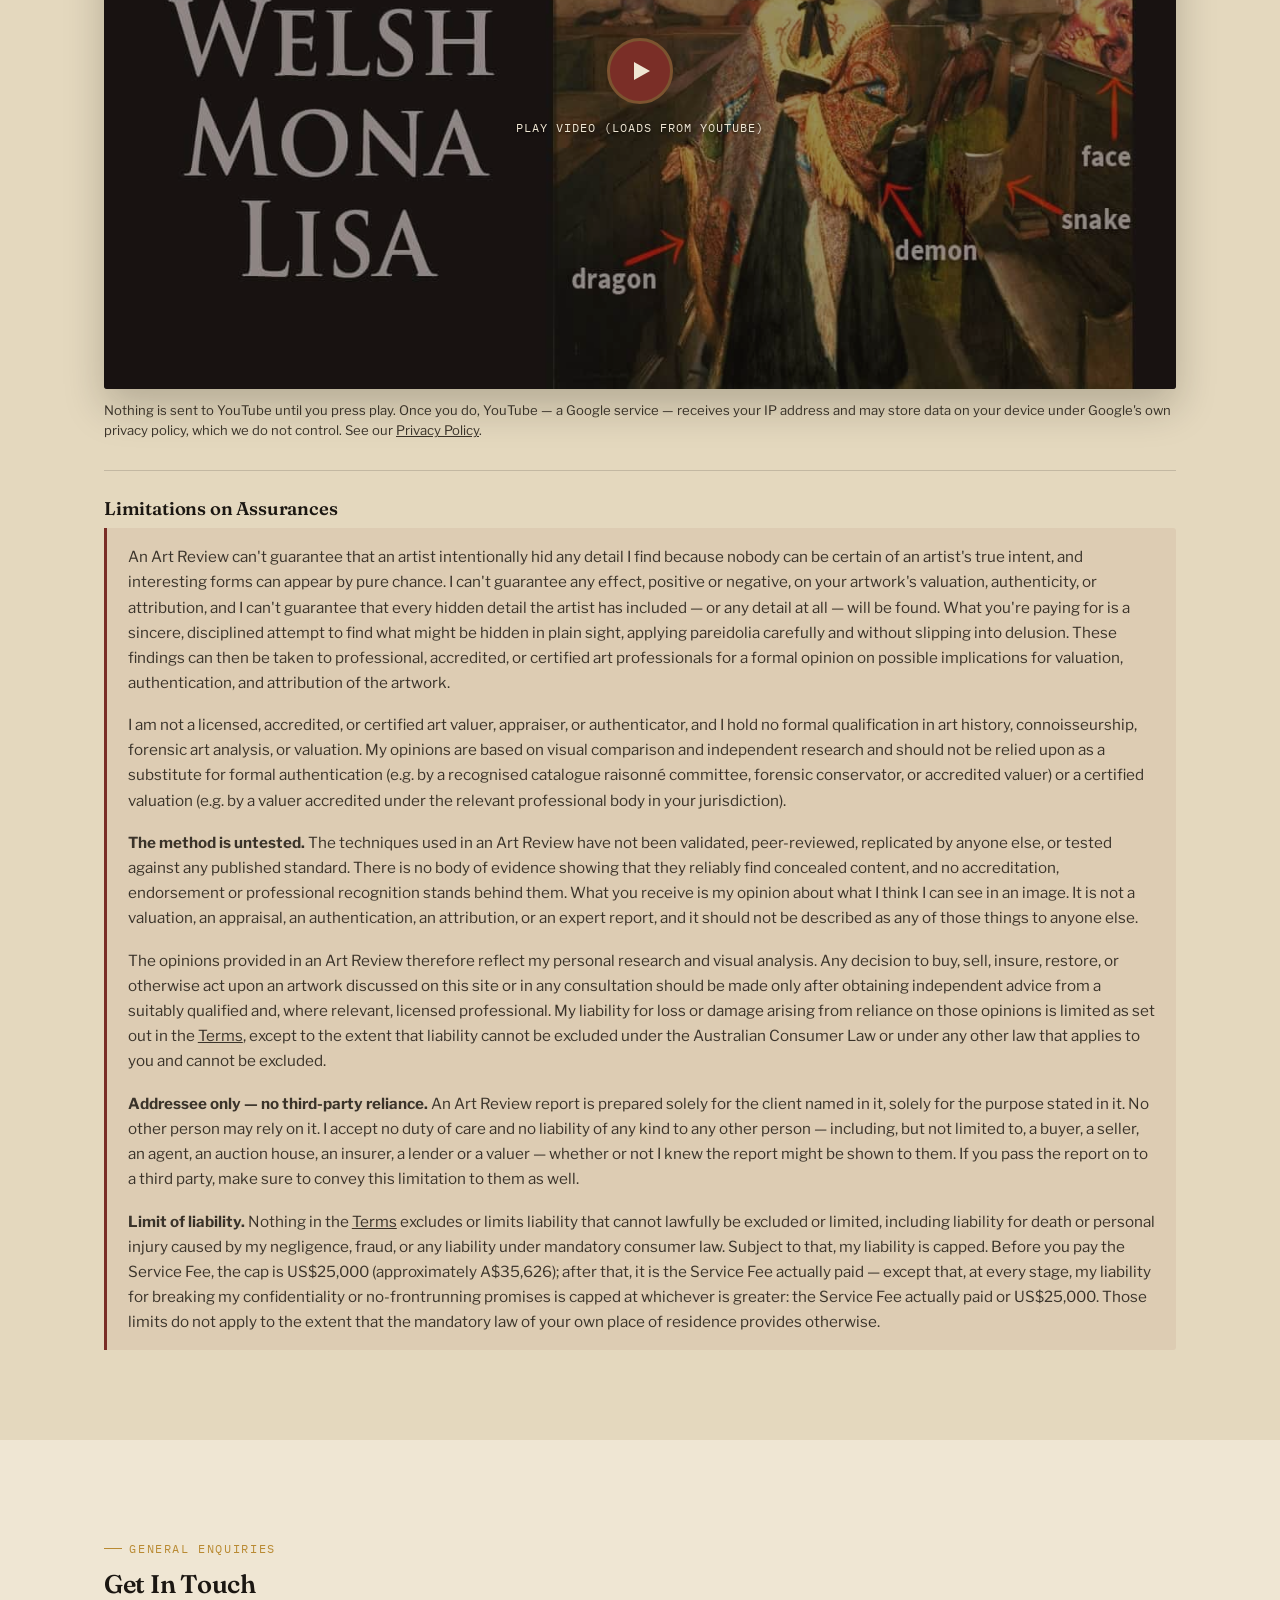
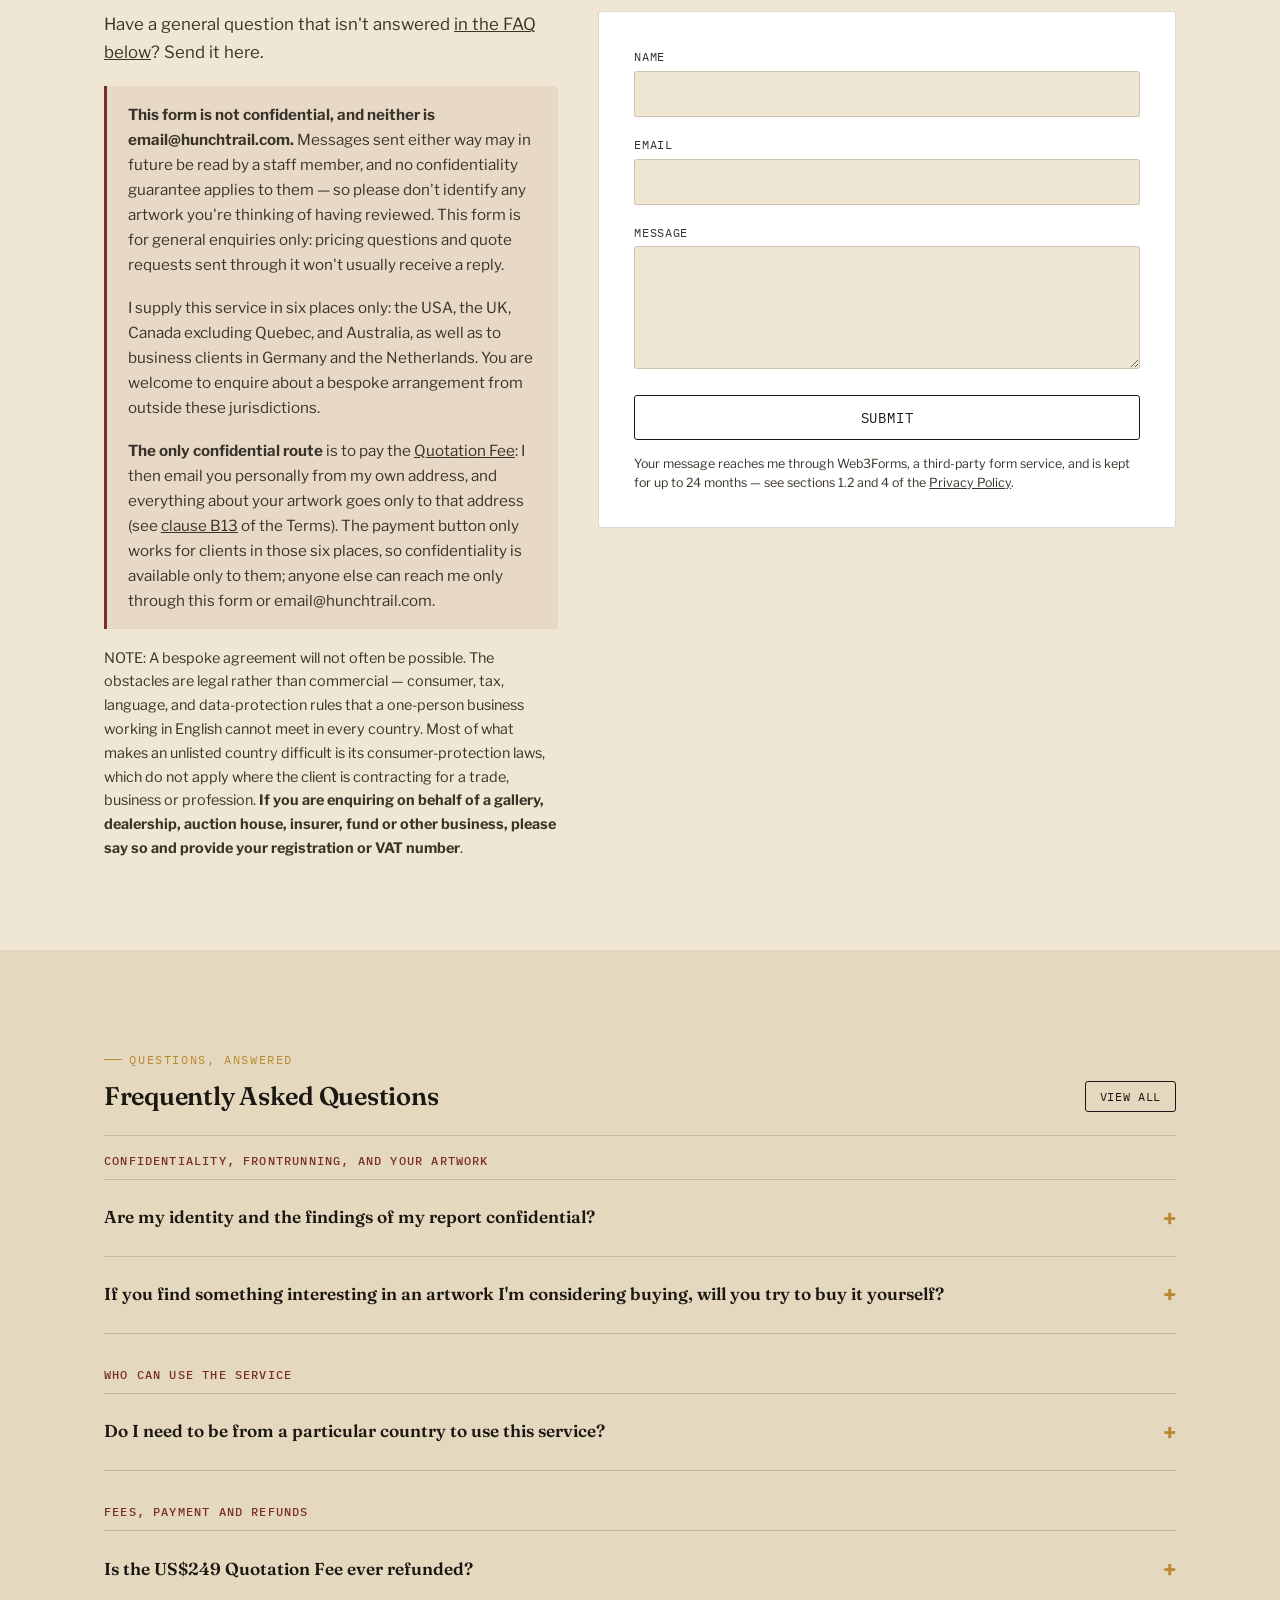
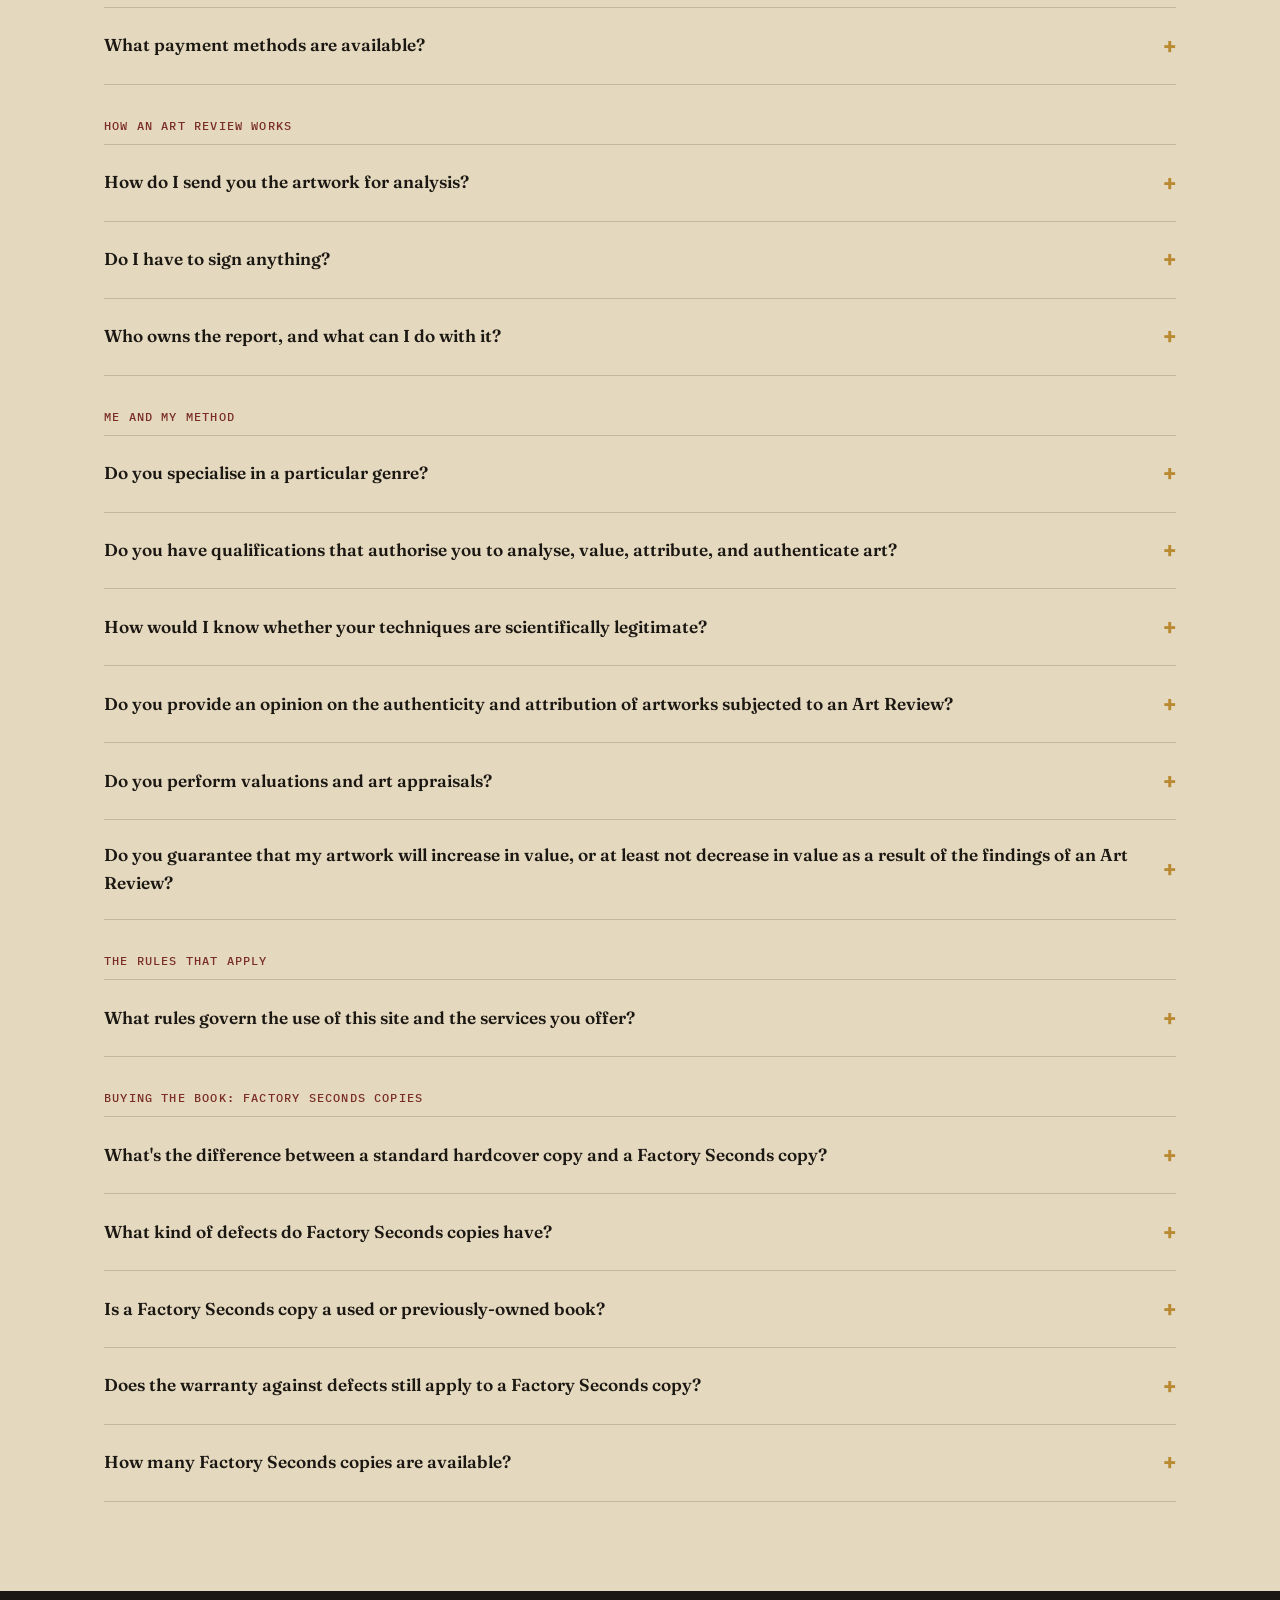
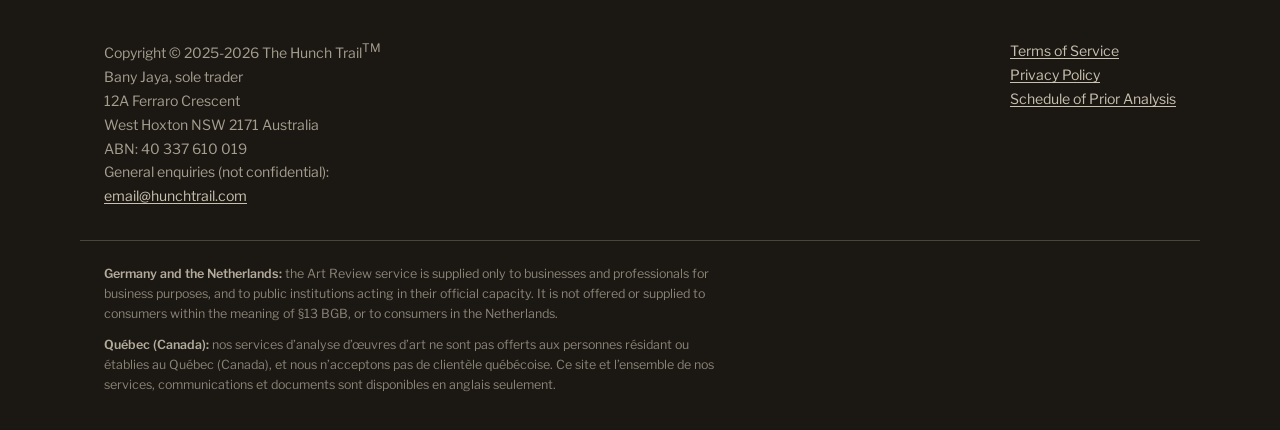
==== commit 700357fc: "Update index.html" ====
--- a/index.html
+++ b/index.html
@@ -533,7 +533,7 @@
 				<a href="bookshop_links.html" class="btn btn-accent">BUY THE BOOK</a>
 				<a href="#pareidolia" class="btn btn-ghost">Sample hidden details ↓</a>
 			</div>
-			<p class="hero-note">The US$99 Quotation Fee is how an Art Review begins. The review itself is quoted separately and custom to your piece, and starts at US$30,000.</p>
+			<p class="hero-note">The US$249 Quotation Fee is how an Art Review begins. The review itself is quoted separately and custom to your piece, and starts at US$30,000.</p>
 			<p class="hero-note">My method is untested. It has never been validated, peer-reviewed, replicated by anyone else, or measured against any standard, and I hold no qualification in art history, connoisseurship, valuation or authentication. While I will be publishing on the methods in future, there is presently no publicly-available evidence that it reliably finds anything. An Art Review buys you a fixed number of documented hours of examination, and the report is my opinion about what I think I can see.</p>
 		</div>
 	</section>
@@ -654,7 +654,7 @@
 			<h3 class="reveal">How It Works</h3>
 
 			<div class="price-note reveal">
-				<b>Two separate payments, two separate steps.</b> The <strong>Quotation Fee</strong> (US$99, approximately A$141) is what gets the process started and buys you a custom quote. The <strong>Art Review</strong> itself is quoted individually for your piece and starts at US$30,000 — see <a href="#fee_estimate">example fees below</a>. Both are total amounts payable. No Australian GST is presently charged on any fee, wherever you are. Prices will not change when I register for GST, but the price shown will include it for Australian clients.
+				<b>Two separate payments, two separate steps.</b> The <strong>Quotation Fee</strong> (US$249, approximately A$355) is what gets the process started and buys you a custom quote. The <strong>Art Review</strong> itself is quoted individually for your piece and starts at US$30,000 — see <a href="#fee_estimate">example fees below</a>. Both are total amounts payable. No Australian GST is presently charged on any fee, wherever you are. Prices will not change when I register for GST, but the price shown will include it for Australian clients.
 				<p style="margin-top:.8rem;font-size:.9em;">Australian dollar figures shown on this page are approximate, converted at an indicative rate of 1 USD = 1.4250 AUD (updated 29 September 2026). This is an estimate only. The amount actually debited will be set by your bank or payment provider at their rate on the day and may include foreign exchange margins and international transaction fees. The contractual price is the US dollar amount. Rates supplied by ExchangeRate-API.</p>
 			</div>
 
@@ -662,7 +662,7 @@
 				<div class="step">
 					<div class="step-num">01</div>
 					<h4>Pay the Quotation Fee</h4>
-					<p>US$99 via secure Stripe checkout. This protects you from frontrunning and limits requests to genuine clients.</p>
+					<p>US$249 via secure Stripe checkout. This protects you from frontrunning and limits requests to genuine clients.</p>
 				</div>
 				<div class="step-arrow" aria-hidden="true"><svg viewBox="0 0 24 24" fill="none" stroke="currentColor" stroke-width="2.5" stroke-linecap="round" stroke-linejoin="round"><path d="M5 12h14M13 5l7 7-7 7"/></svg></div>
 				<div class="step">
@@ -697,8 +697,8 @@
 					<p><b>Before you pay, check the <a href="schedule.html">Schedule of Prior Analysis</a></b> to make sure your artwork is not on that list. Artworks on that list do not benefit from all the confidentiality guarantees.</p>
 				</div>
 				<div class="cta-buy">
-					<div class="price">US$99</div>
-					<div style="font-size:.8em;opacity:.75;margin-bottom:.6rem;">approx. A$141</div>
+					<div class="price">US$249</div>
+					<div style="font-size:.8em;opacity:.75;margin-bottom:.6rem;">approx. A$355</div>
 					<div style="font-size:.8em;opacity:.9;margin-bottom:.6rem;">Confidentiality starts only when you pay through this button: I then email you personally from my own address, and you send everything about your artwork only to that address. The contact form and email@hunchtrail.com are not confidential. This button works only for clients in the six places I serve, so only they can have this confidentiality.</div>
 					<div style="font-size:.8em;opacity:.9;margin-bottom:.6rem;">Refunded in full if I decline the job, or in several other set situations — see the <a href="terms.html#b4">refund terms</a>.</div>
 				</div>
@@ -966,14 +966,14 @@
 						<p><b>What is not confidential: the artwork itself.</b> My promise covers <i>your information</i> and <i>what I found for you</i>. It does not cover the artwork, its existence, its attribution, its history, or any other fact about it. Where an artwork is kept isn't confidential either &mdash; unless you own it and tell me, in which case that becomes part of your confidential materials. But I don't need to know where any artwork is, so please don't tell me. It also doesn't cover artworks I have already analysed independently. This includes artworks listed on the <a href="schedule.html">Schedule of Prior Analysis</a>, those with references in my picture book, everything covered on my YouTube channel, and everything covered on my other public channels, <b>including material I publish after your engagement begins</b>. I remain free to discuss and publish my own independent work on all of it. If your artwork is on that list when you request a quotation, I'll decline the job and refund you in full unless you tell me in writing that you want to go ahead anyway. Please check the exclusion list before you pay.</p>
 						<p>There are four narrow exceptions to confidentiality, set out in clause B13 of the <a href="terms.html">Terms</a>: information already public through no fault of mine, information I already held on dated record, information I worked out independently of you, and information I lawfully received from someone else who owed no duty of confidence. I also have to keep your information secure, and if anything is lost, stolen or accessed without authority I have to tell you promptly.</p>
 						<p>If the artwork you name is one I have already analysed, I will tell you straight away, decline the job, and refund the fee in full. Those artworks are published in advance on the <a href="schedule.html">Schedule of Prior Analysis</a>, so you can check before paying anything.</p>
-						<p><b>And one you cannot check in advance.</b> I will not review an artwork I have already reviewed for someone else within the previous five years, because a second report would cover the same ground and include duplicated findings, and that would put the earlier client&#x27;s confidentiality at risk. If your artwork is one of those, I will tell you that I cannot accept the engagement and I'll refund you in full &mdash; the US$99, and any Art Review fee you might have paid. <b>I will not tell you the reason</b>, because saying so would itself reveal that someone else engaged me to review that artwork. I will not confirm, deny or discuss any speculations regarding this, whoever asks. This is unavoidable in the event that a second person pays to review a painting I've previously worked on. See clause <a href="terms.html#b30">B30</a> of the Terms.</p>
+						<p><b>And one you cannot check in advance.</b> I will not review an artwork I have already reviewed for someone else within the previous five years, because a second report would cover the same ground and include duplicated findings, and that would put the earlier client&#x27;s confidentiality at risk. If your artwork is one of those, I will tell you that I cannot accept the engagement and I'll refund you in full &mdash; the US$249, and any Art Review fee you might have paid. <b>I will not tell you the reason</b>, because saying so would itself reveal that someone else engaged me to review that artwork. I will not confirm, deny or discuss any speculations regarding this, whoever asks. This is unavoidable in the event that a second person pays to review a painting I've previously worked on. See clause <a href="terms.html#b30">B30</a> of the Terms.</p>
 					</div>
 				</details>
 				<details class="faq-item" id="frontrunning">
 					<summary>If you find something interesting in an artwork I'm considering buying, will you try to buy it yourself?</summary>
 					<div class="faq-body">
 						<p>Absolutely not. For five (5) years from the time you pay the Quotation Fee, I personally will not pursue any transaction involving your artwork, and I will not publish any finding, image or analysis about it that came out of your review — not in a video, an article, a book, or anywhere else. That promise is given by me personally and binds me personally, and it survives the end of any engagement. Your dated Quotation Fee receipt serves as proof of your prior claim. <b>This is why I avoid beginning any discussion with a prospective client, or wish to know the identity of the artwork, until after the Quotation Fee is paid</b>.</p>
-						<p><b>Two things end it early, and you should know both before you pay.</b> The promise protects an artwork you have actually commissioned me to review. It stops applying, or never applies at all, if either of these happens: <b>(i)</b> you pay the US$99, receive your quote, and do not enter into a Services Agreement for that artwork within <b>sixty (60) days</b> of the date of the quote; or <b>(ii)</b> I refund the Quotation Fee to you prior to you paying for the Art Review. In either case I am free from that point to research, write about, publish on, and accept another client&#x27;s instructions in respect of that artwork. What never lapses is your side of it: your identity, your address and the photographs you sent me before the engagement ended stay confidential permanently, and I am permanently barred from connecting you &mdash; or any other identified person &mdash; to any identified artwork unless and until you, your legal personal representative, or your successor in title if you are a company or institution, give me express written permission otherwise. The exact wording is at clause <a href="terms.html#b13">B13</a> and clause <a href="terms.html#b14">B14</a> of the Terms.</p>
+						<p><b>Two things end it early, and you should know both before you pay.</b> The promise protects an artwork you have actually commissioned me to review. It stops applying, or never applies at all, if either of these happens: <b>(i)</b> you pay the US$249, receive your quote, and do not enter into a Services Agreement for that artwork within <b>sixty (60) days</b> of the date of the quote; or <b>(ii)</b> I refund the Quotation Fee to you prior to you paying for the Art Review. In either case I am free from that point to research, write about, publish on, and accept another client&#x27;s instructions in respect of that artwork. What never lapses is your side of it: your identity, your address and the photographs you sent me before the engagement ended stay confidential permanently, and I am permanently barred from connecting you &mdash; or any other identified person &mdash; to any identified artwork unless and until you, your legal personal representative, or your successor in title if you are a company or institution, give me express written permission otherwise. The exact wording is at clause <a href="terms.html#b13">B13</a> and clause <a href="terms.html#b14">B14</a> of the Terms.</p>
 					</div>
 				</details>
 				<h3 class="faq-group" id="faq-who">Who can use the service</h3>
@@ -982,16 +982,16 @@
 					<div class="faq-body">
 						<p><b>Yes.</b> The service is offered only to clients in the <b>United States, the United Kingdom, Germany, the Netherlands, Canada excluding Quebec, and Australia</b>. In <b>Germany and the Netherlands it is available to business clients only</b>, so if you are buying for yourself there rather than for a trade or profession, I cannot accept the engagement on any terms. I do not market to, solicit or accept standard engagements from anywhere else at this time. You are welcome to <a href="#contact">send a request</a> through the contact form, or to email email@hunchtrail.com, for a bespoke agreement from outside these countries, where any such engagement would be on separately negotiated terms. Neither route is confidential, and no confidentiality applies to anything sent that way, so please don't identify any artwork. This is most likely to work out when you are a business client intending to use the service for business purposes, for which you must provide your relevant business registration number, or your VAT number.</p>
 						<p><b>I don't offer this service to anyone resident or established in Quebec (Canada) due to French language obligations that arise there.</b> It applies to everyone resident or established in Quebec on identical terms, whatever their language, nationality, or ethnic or national origin, and it has no effect on anyone outside Quebec. The rest of Canada is unaffected, and a French-speaking client anywhere else is welcome on exactly the same terms as everyone else, on the understanding that the service itself is delivered entirely in English. Clause <a href="terms.html#b1">B1</a> of the Terms addresses this.</p>
-						<p>If you're in Quebec and somehow pay the US$99 Quotation Fee anyway, I'll refund it in full — no deduction — and I'll leave it there. If it has gone further than that and I've already started the Art Review itself before either of us realises, I refund the Art Review fee less the hours actually worked at the rate you'd already agreed, and I give you my time record with it. Tell me early and there is nothing to deduct. Clause <a href="terms.html#b1">B1</a> of the Terms sets this out.</p>
+						<p>If you're in Quebec and somehow pay the US$249 Quotation Fee anyway, I'll refund it in full — no deduction — and I'll leave it there. If it has gone further than that and I've already started the Art Review itself before either of us realises, I refund the Art Review fee less the hours actually worked at the rate you'd already agreed, and I give you my time record with it. Tell me early and there is nothing to deduct. Clause <a href="terms.html#b1">B1</a> of the Terms sets this out.</p>
 						<p>I do check your name, and the name of whoever is paying, against the Australian Government's <a href="https://www.dfat.gov.au/international-relations/security/sanctions/consolidated-list" rel="noopener">DFAT Consolidated List</a>, the United States OFAC Specially Designated Nationals list (and, where the dealing warrants it, the OFAC Sectoral Sanctions Identifications list), the UK OFSI consolidated list, and the EU consolidated list before accepting an engagement. A small number of sectoral and region-specific measures exist, and if one applies, I'll inform you and refund your fee in full.</p>
 						<p>The contract is governed by the law of New South Wales, Australia. If you are a consumer somewhere else — the UK, Canada or Australia — that doesn't take away the consumer protections you have at home, and it doesn't stop you bringing a claim in your own courts. Business clients, including all clients in Germany and the Netherlands, are on a different track: disputes go to arbitration seated in Sydney under the ACICA Rules. That arbitration agreement comes into existence only when a business client separately and expressly agrees to it in writing, by initialling the arbitration box in the Art Review Services Agreement before signing. Until that happens, there is no arbitration agreement and the courts of New South Wales apply as normal. No consumer is ever required to arbitrate. See clause <a href="terms.html#b31">B31</a>.</p>
 					</div>
 				</details>
 				<h3 class="faq-group" id="faq-fees">Fees, payment and refunds</h3>
 				<details class="faq-item" id="refunds">
-					<summary>Is the US$99 Quotation Fee ever refunded?</summary>
-					<div class="faq-body">
-						<p>Yes, in a number of situations, all set out in <a href="terms.html#b4">clause B4 of the Terms</a> — that clause is the complete list, and it governs. In summary: if I decline to quote or decline the job on any of the grounds listed there — including if, after you've paid but before I've quoted, you tell me in writing about a risk of unusually high consequential loss that I'm not willing to accept; if your artwork turns out to be one I have already analysed — on the <a href="schedule.html">Schedule of Prior Analysis</a>, in my picture book, or covered on my YouTube channel or other public channels — and you'd rather not go ahead without the usual confidentiality; if I can't lawfully deal with you; if I don't get a quote to you within ten business days of receiving enough material to price the work; if you change your mind within 14 days and haven't yet sent me anything about the artwork; if you turn out to have been in Quebec when you paid; if I have already carried out an Art Review of the same artwork for another client, so that clause <a href="terms.html#b30">B30</a> requires me to decline; or if you are a consumer resident or established in Germany or the Netherlands, where I supply business clients only. In each case you get the whole US$99 back.</p>
+					<summary>Is the US$249 Quotation Fee ever refunded?</summary>
+					<div class="faq-body">
+						<p>Yes, in a number of situations, all set out in <a href="terms.html#b4">clause B4 of the Terms</a> — that clause is the complete list, and it governs. In summary: if I decline to quote or decline the job on any of the grounds listed there — including if, after you've paid but before I've quoted, you tell me in writing about a risk of unusually high consequential loss that I'm not willing to accept; if your artwork turns out to be one I have already analysed — on the <a href="schedule.html">Schedule of Prior Analysis</a>, in my picture book, or covered on my YouTube channel or other public channels — and you'd rather not go ahead without the usual confidentiality; if I can't lawfully deal with you; if I don't get a quote to you within ten business days of receiving enough material to price the work; if you change your mind within 14 days and haven't yet sent me anything about the artwork; if you turn out to have been in Quebec when you paid; if I have already carried out an Art Review of the same artwork for another client, so that clause <a href="terms.html#b30">B30</a> requires me to decline; or if you are a consumer resident or established in Germany or the Netherlands, where I supply business clients only. In each case you get the whole US$249 back.</p>
 						<p><b>Consumers in the UK</b> have a separate statutory right to cancel within 14 days without giving any reason, whether or not one of the above applies. If you asked me to start work during those 14 days and then cancel, you pay only for the hours actually worked; otherwise you get a full refund. <b>Consumers in Canada</b> have cancellation rights under provincial law, described in clause B26. Germany and the Netherlands are business-only, so no consumer cancellation right arises there.</p>
 						<p>What it doesn't cover is simply deciding not to proceed once you've seen the quote, or the quoted number being higher than you'd hoped. Pricing your piece is real work and it gets done either way. Nothing here limits any right you have under the Australian Consumer Law or the consumer law of your own country. Clause B4 of the <a href="terms.html">Terms</a> sets this out in full.</p>
 					</div>
@@ -999,20 +999,20 @@
 				<details class="faq-item" id="payment-methods">
 					<summary>What payment methods are available?</summary>
 					<div class="faq-body">
-						<p>You pay the Quotation Fee by card through Stripe. Stripe decides which cards and payment methods it accepts in your country. If you go ahead with the full Art Review after receiving your quote, you'll pay by telegraphic transfer / international bank transfer to my Australian bank account — but only after you've returned a signed agreement and I've sent you a countersigned copy. All fees are quoted in US dollars and each quoted figure is the total amount payable. I am not currently registered for GST, so no GST is charged on any fee, wherever you are. If I become registered, the price won't change, but will include GST for Australian clients, while clients outside Australia will be unaffected. Bank charges, intermediary bank fees and currency conversion costs are borne by you, and the quoted amount needs to reach the account in full, so please instruct your bank accordingly. Stripe may show and charge the US$99 in your own currency; the rate and any conversion fee are set by Stripe or your card issuer, not by me, so the amount debited can differ slightly from US$99.</p>
+						<p>You pay the Quotation Fee by card through Stripe. Stripe decides which cards and payment methods it accepts in your country. If you go ahead with the full Art Review after receiving your quote, you'll pay by telegraphic transfer / international bank transfer to my Australian bank account — but only after you've returned a signed agreement and I've sent you a countersigned copy. All fees are quoted in US dollars and each quoted figure is the total amount payable. I am not currently registered for GST, so no GST is charged on any fee, wherever you are. If I become registered, the price won't change, but will include GST for Australian clients, while clients outside Australia will be unaffected. Bank charges, intermediary bank fees and currency conversion costs are borne by you, and the quoted amount needs to reach the account in full, so please instruct your bank accordingly. Stripe may show and charge the US$249 in your own currency; the rate and any conversion fee are set by Stripe or your card issuer, not by me, so the amount debited can differ slightly from US$249.</p>
 					</div>
 				</details>
 				<h3 class="faq-group" id="faq-process">How an Art Review works</h3>
 				<details class="faq-item" id="sending-artwork">
 					<summary>How do I send you the artwork for analysis?</summary>
 					<div class="faq-body">
-						<p>When you pay the Quotation Fee, you'll provide your email address and a telephone number on the Stripe payment form. Within two business days I'll email you personally from my own address. <b>Reply only to that address</b> &mdash; it's the only confidential channel, so send your photos and everything else there, never through the contact form or to email@hunchtrail.com. You'll send digital photos of the piece (several angles for sculpture) and some background details, so I can prepare an accurate quote. Please don't tell me where the artwork is kept &mdash; I don't need to know. If my email hasn't arrived within two business days, check your spam folder. If it isn't there, please give me three more business days in case I've been delayed. If you still haven't heard from me five business days after paying, email email@hunchtrail.com with just your Stripe receipt number &mdash; not your name, and nothing about the artwork. You can send that from any email address: I'll reply from my own address to the email address you gave at the Stripe checkout. You keep the copyright in everything you send; I only use it to perform the analysis. Please don't send identity documents or photographs of yourself — I don't need them and won't keep them. Within 30 days of delivering your report I delete or return your images and notes, keeping only one archival copy for my own records, my tax obligations and in case a legal claim is ever made.</p>
+						<p>When you pay the Quotation Fee, you'll provide your email address and a telephone number on the Stripe payment form. Within two business days I'll email you personally from my own address. <b>Reply only to that address</b> &mdash; it's the only confidential channel, so send your photos and everything else there, never through the contact form or to email@hunchtrail.com. You'll send digital photos of the piece (several angles for sculpture) and some background details, so I can prepare an accurate quote. Please don't tell me where the artwork is kept &mdash; I don't need to know. If my email hasn't arrived within two business days, check your spam folder. If it isn't there, please give me three more business days in case I've been delayed. <b>If you still haven't heard from me five business days after paying, email email@hunchtrail.com with just your Stripe receipt number &mdash; not your name, and nothing about the artwork.</b> You can send that from any email address: I'll reply from my own address to the email address you gave at the Stripe checkout. You keep the copyright in everything you send; I only use it to perform the analysis. Please don't send identity documents or photographs of yourself — I don't need them and won't keep them. Within 30 days of delivering your report I delete or return your images and notes, keeping only one archival copy for my own records, my tax obligations and in case a legal claim is ever made.</p>
 					</div>
 				</details>
 				<details class="faq-item" id="signing">
 					<summary>Do I have to sign anything?</summary>
 					<div class="faq-body">
-						<p>Not for the US$99 Quotation Fee — paying it at the Stripe checkout is where you accept the terms, which are linked there. For the Art Review itself there is a full Art Review Services Agreement I will provide as part of my quotation process. It names the piece, the hourly rate, the number of examination hours, the fee and the timetable, and it ends with a table of acknowledgements you initial box by box — confirming, among other things, that you understand you are buying the search for hidden details rather than any guarantee of finding any, that I hold no formal qualifications, that my method is unproven, and that I carry no professional indemnity insurance due to common exclusions relating to art consulting. You print the agreement, complete it, initial it, sign it, scan every page, and reply to my email with the scan. I countersign and send it back. Only then do you pay. At these amounts, it's in both our interests to have the specifics written down and signed rather than inferred from a payment.</p>
+						<p>Not for the US$249 Quotation Fee — paying it at the Stripe checkout is where you accept the terms, which are linked there. For the Art Review itself there is a full Art Review Services Agreement I will provide as part of my quotation process. It names the piece, the hourly rate, the number of examination hours, the fee and the timetable, and it ends with a table of acknowledgements you initial box by box — confirming, among other things, that you understand you are buying the search for hidden details rather than any guarantee of finding any, that I hold no formal qualifications, that my method is unproven, and that I carry no professional indemnity insurance due to common exclusions relating to art consulting. You print the agreement, complete it, initial it, sign it, scan every page, and reply to my email with the scan. I countersign and send it back. Only then do you pay. At these amounts, it's in both our interests to have the specifics written down and signed rather than inferred from a payment.</p>
 					</div>
 				</details>
 				<details class="faq-item" id="report_rights">
